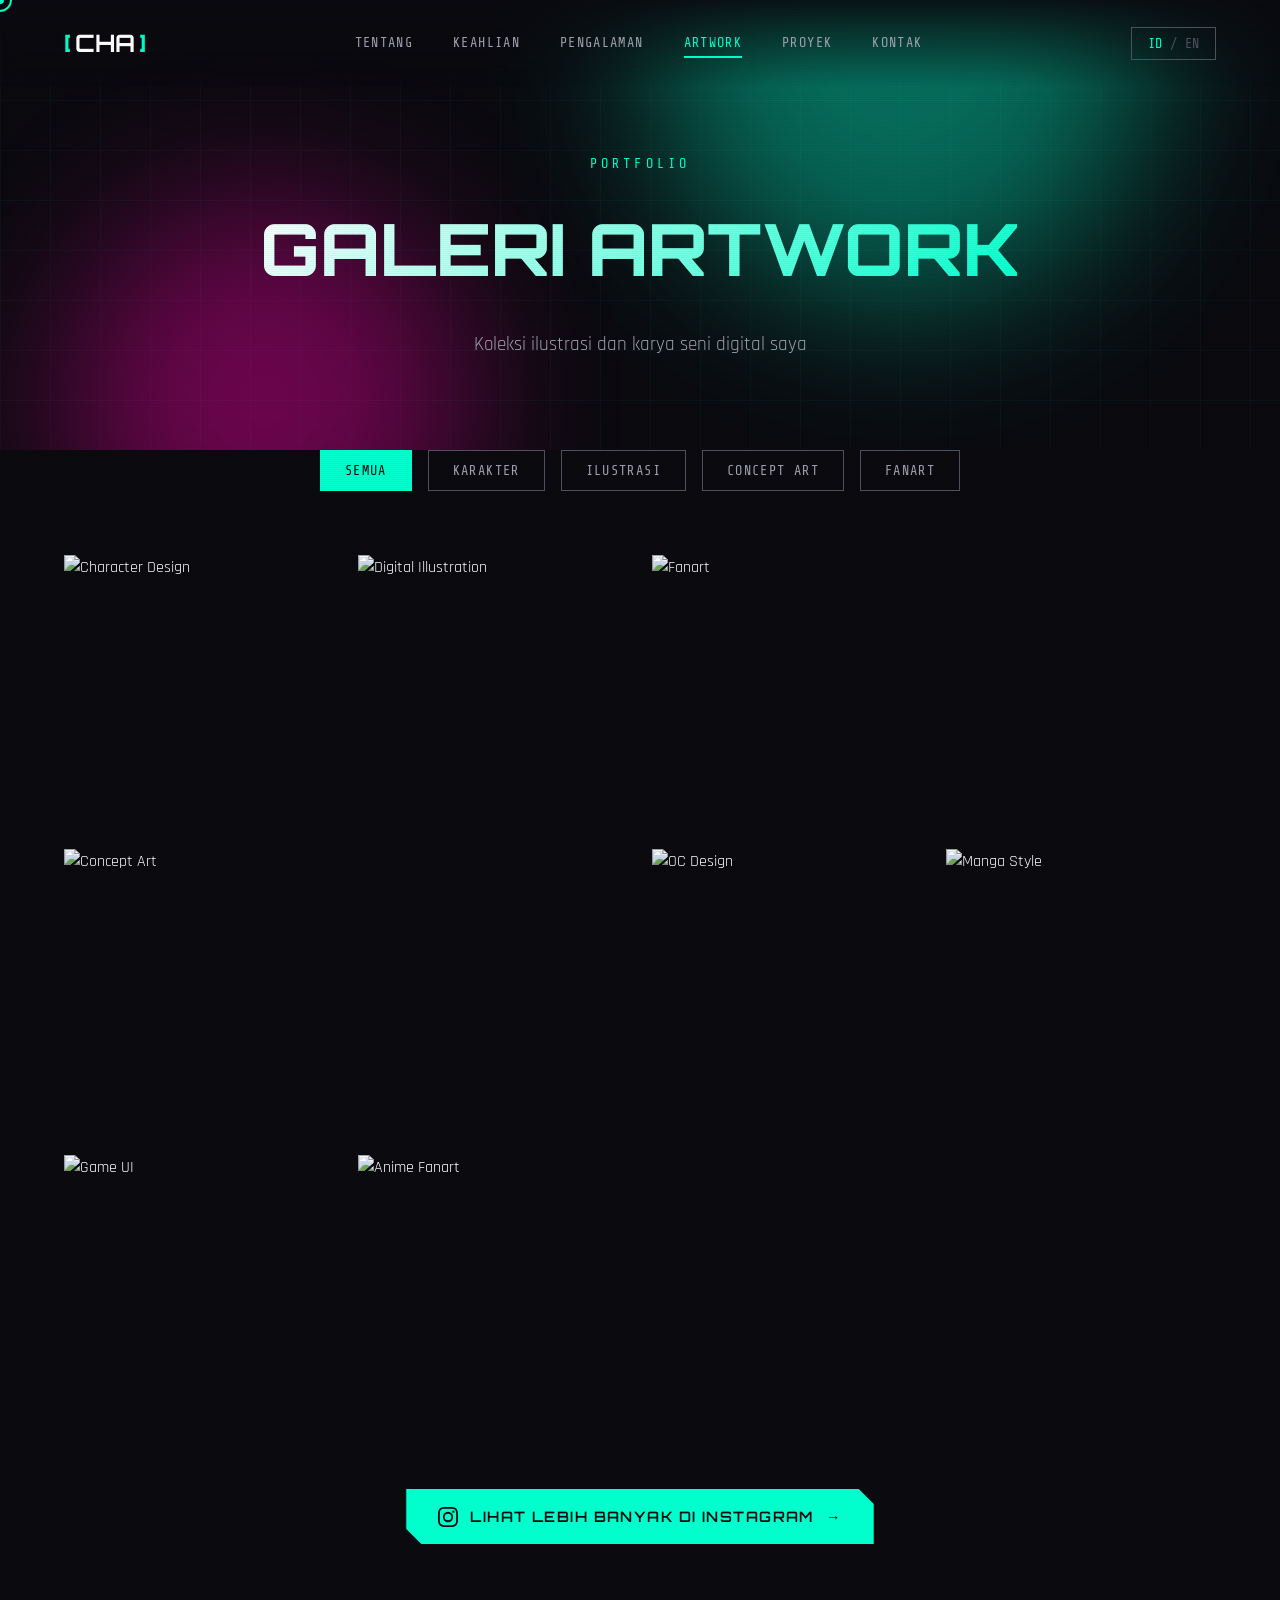
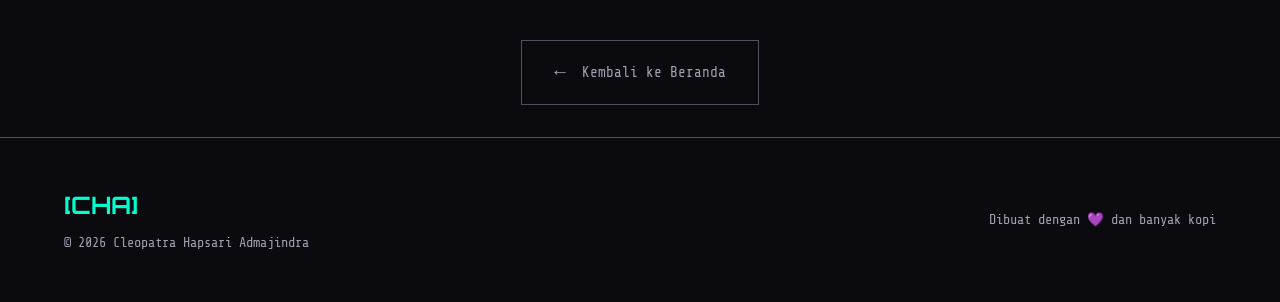
==== pages/artwork.html @ 324e8fdc "first commit" ====
<!DOCTYPE html>
<html lang="id" data-lang="id">
<head>
    <meta charset="UTF-8">
    <meta name="viewport" content="width=device-width, initial-scale=1.0">
    <title>Cleopatra Hapsari • Galeri Artwork</title>
    <link rel="preconnect" href="https://fonts.googleapis.com">
    <link rel="preconnect" href="https://fonts.gstatic.com" crossorigin>
    <link href="https://fonts.googleapis.com/css2?family=Orbitron:wght@400;500;600;700;800;900&family=Rajdhani:wght@300;400;500;600;700&family=Share+Tech+Mono&display=swap" rel="stylesheet">
    <link rel="stylesheet" href="../css/style.css">
    <link rel="stylesheet" href="../css/pages.css">
</head>
<body>
    <!-- Custom Cursor -->
    <div class="cursor"></div>
    <div class="cursor-trail"></div>

    <!-- Scan Lines Overlay -->
    <div class="scanlines"></div>

    <!-- Navigation -->
    <nav class="nav">
        <a href="../index.html" class="nav-logo">
            <span class="logo-bracket">[</span>
            <span class="logo-text">CHA</span>
            <span class="logo-bracket">]</span>
        </a>
        <ul class="nav-links">
            <li><a href="../index.html#about"><span data-i18n="nav.about">TENTANG</span></a></li>
            <li><a href="../index.html#skills"><span data-i18n="nav.skills">KEAHLIAN</span></a></li>
            <li><a href="../index.html#experience"><span data-i18n="nav.experience">PENGALAMAN</span></a></li>
            <li><a href="artwork.html" class="active"><span data-i18n="nav.artwork">ARTWORK</span></a></li>
            <li><a href="projects.html"><span data-i18n="nav.projects">PROYEK</span></a></li>
            <li><a href="../index.html#contact"><span data-i18n="nav.contact">KONTAK</span></a></li>
        </ul>
        <div class="nav-actions">
            <button class="lang-toggle" id="langToggle">
                <span class="lang-active">ID</span>
                <span class="lang-divider">/</span>
                <span class="lang-inactive">EN</span>
            </button>
            <button class="menu-toggle" id="menuToggle">
                <span></span>
                <span></span>
                <span></span>
            </button>
        </div>
    </nav>

    <!-- Mobile Menu -->
    <div class="mobile-menu" id="mobileMenu">
        <ul class="mobile-nav-links">
            <li><a href="../index.html#about"><span data-i18n="nav.about">TENTANG</span></a></li>
            <li><a href="../index.html#skills"><span data-i18n="nav.skills">KEAHLIAN</span></a></li>
            <li><a href="../index.html#experience"><span data-i18n="nav.experience">PENGALAMAN</span></a></li>
            <li><a href="artwork.html"><span data-i18n="nav.artwork">ARTWORK</span></a></li>
            <li><a href="projects.html"><span data-i18n="nav.projects">PROYEK</span></a></li>
            <li><a href="../index.html#contact"><span data-i18n="nav.contact">KONTAK</span></a></li>
        </ul>
    </div>

    <!-- Page Header -->
    <section class="page-header">
        <div class="page-header-bg">
            <div class="grid-overlay"></div>
            <div class="floating-shapes">
                <div class="shape shape-1"></div>
                <div class="shape shape-2"></div>
            </div>
        </div>
        <div class="page-header-content">
            <span class="page-label">PORTFOLIO</span>
            <h1 class="page-title" data-i18n="artwork.title">GALERI ARTWORK</h1>
            <p class="page-subtitle" data-i18n="artwork.subtitle">Koleksi ilustrasi dan karya seni digital saya</p>
        </div>
    </section>

    <!-- Gallery Section -->
    <section class="gallery-section">
        <!-- Filter Tabs -->
        <div class="filter-tabs">
            <button class="filter-tab active" data-filter="all">
                <span data-i18n="artwork.filter.all">Semua</span>
            </button>
            <button class="filter-tab" data-filter="character">
                <span data-i18n="artwork.filter.character">Karakter</span>
            </button>
            <button class="filter-tab" data-filter="illustration">
                <span data-i18n="artwork.filter.illustration">Ilustrasi</span>
            </button>
            <button class="filter-tab" data-filter="concept">
                <span data-i18n="artwork.filter.concept">Concept Art</span>
            </button>
            <button class="filter-tab" data-filter="fanart">
                <span data-i18n="artwork.filter.fanart">Fanart</span>
            </button>
        </div>

        <!-- Artwork Grid -->
        <div class="artwork-grid">
            <!-- Artwork Item 1 -->
            <div class="artwork-item" data-category="character">
                <div class="artwork-image">
                    <img src="https://images.unsplash.com/photo-1578632767115-351597cf2477?w=600&h=800&fit=crop" alt="Character Design">
                    <div class="artwork-overlay">
                        <div class="artwork-info">
                            <h3>Amu - Character Design</h3>
                            <p>Protagonist character untuk game Ophius Studio</p>
                            <span class="artwork-tag">Character Design</span>
                        </div>
                        <button class="artwork-zoom">
                            <svg viewBox="0 0 24 24" fill="none" stroke="currentColor" stroke-width="2">
                                <circle cx="11" cy="11" r="8"/>
                                <path d="M21 21l-4.35-4.35"/>
                                <path d="M11 8v6M8 11h6"/>
                            </svg>
                        </button>
                    </div>
                </div>
            </div>

            <!-- Artwork Item 2 -->
            <div class="artwork-item" data-category="illustration">
                <div class="artwork-image">
                    <img src="https://images.unsplash.com/photo-1618336753974-aae8e04506aa?w=600&h=600&fit=crop" alt="Digital Illustration">
                    <div class="artwork-overlay">
                        <div class="artwork-info">
                            <h3>Digital Dreams</h3>
                            <p>Ilustrasi digital dengan tema cyberpunk</p>
                            <span class="artwork-tag">Illustration</span>
                        </div>
                        <button class="artwork-zoom">
                            <svg viewBox="0 0 24 24" fill="none" stroke="currentColor" stroke-width="2">
                                <circle cx="11" cy="11" r="8"/>
                                <path d="M21 21l-4.35-4.35"/>
                                <path d="M11 8v6M8 11h6"/>
                            </svg>
                        </button>
                    </div>
                </div>
            </div>

            <!-- Artwork Item 3 -->
            <div class="artwork-item" data-category="fanart">
                <div class="artwork-image">
                    <img src="https://images.unsplash.com/photo-1560807707-8cc77767d783?w=600&h=800&fit=crop" alt="Fanart">
                    <div class="artwork-overlay">
                        <div class="artwork-info">
                            <h3>Hoyoverse Fanart</h3>
                            <p>Fan illustration untuk karakter game favorit</p>
                            <span class="artwork-tag">Fanart</span>
                        </div>
                        <button class="artwork-zoom">
                            <svg viewBox="0 0 24 24" fill="none" stroke="currentColor" stroke-width="2">
                                <circle cx="11" cy="11" r="8"/>
                                <path d="M21 21l-4.35-4.35"/>
                                <path d="M11 8v6M8 11h6"/>
                            </svg>
                        </button>
                    </div>
                </div>
            </div>

            <!-- Artwork Item 4 -->
            <div class="artwork-item large" data-category="concept">
                <div class="artwork-image">
                    <img src="https://images.unsplash.com/photo-1551103782-8ab07afd45c1?w=1200&h=800&fit=crop" alt="Concept Art">
                    <div class="artwork-overlay">
                        <div class="artwork-info">
                            <h3>Environment Concept</h3>
                            <p>Level design concept art untuk game project</p>
                            <span class="artwork-tag">Concept Art</span>
                        </div>
                        <button class="artwork-zoom">
                            <svg viewBox="0 0 24 24" fill="none" stroke="currentColor" stroke-width="2">
                                <circle cx="11" cy="11" r="8"/>
                                <path d="M21 21l-4.35-4.35"/>
                                <path d="M11 8v6M8 11h6"/>
                            </svg>
                        </button>
                    </div>
                </div>
            </div>

            <!-- Artwork Item 5 -->
            <div class="artwork-item" data-category="character">
                <div class="artwork-image">
                    <img src="https://images.unsplash.com/photo-1534447677768-be436bb09401?w=600&h=600&fit=crop" alt="OC Design">
                    <div class="artwork-overlay">
                        <div class="artwork-info">
                            <h3>Original Character</h3>
                            <p>Commission work - OC design</p>
                            <span class="artwork-tag">Character Design</span>
                        </div>
                        <button class="artwork-zoom">
                            <svg viewBox="0 0 24 24" fill="none" stroke="currentColor" stroke-width="2">
                                <circle cx="11" cy="11" r="8"/>
                                <path d="M21 21l-4.35-4.35"/>
                                <path d="M11 8v6M8 11h6"/>
                            </svg>
                        </button>
                    </div>
                </div>
            </div>

            <!-- Artwork Item 6 -->
            <div class="artwork-item" data-category="illustration">
                <div class="artwork-image">
                    <img src="https://images.unsplash.com/photo-1549490349-8643362247b5?w=600&h=800&fit=crop" alt="Manga Style">
                    <div class="artwork-overlay">
                        <div class="artwork-info">
                            <h3>Manga Illustration</h3>
                            <p>1st Place DINUSFEST 2021</p>
                            <span class="artwork-tag">Illustration</span>
                        </div>
                        <button class="artwork-zoom">
                            <svg viewBox="0 0 24 24" fill="none" stroke="currentColor" stroke-width="2">
                                <circle cx="11" cy="11" r="8"/>
                                <path d="M21 21l-4.35-4.35"/>
                                <path d="M11 8v6M8 11h6"/>
                            </svg>
                        </button>
                    </div>
                </div>
            </div>

            <!-- Artwork Item 7 -->
            <div class="artwork-item" data-category="concept">
                <div class="artwork-image">
                    <img src="https://images.unsplash.com/photo-1518709268805-4e9042af9f23?w=600&h=600&fit=crop" alt="Game UI">
                    <div class="artwork-overlay">
                        <div class="artwork-info">
                            <h3>Game UI Design</h3>
                            <p>User interface design untuk game project</p>
                            <span class="artwork-tag">Concept Art</span>
                        </div>
                        <button class="artwork-zoom">
                            <svg viewBox="0 0 24 24" fill="none" stroke="currentColor" stroke-width="2">
                                <circle cx="11" cy="11" r="8"/>
                                <path d="M21 21l-4.35-4.35"/>
                                <path d="M11 8v6M8 11h6"/>
                            </svg>
                        </button>
                    </div>
                </div>
            </div>

            <!-- Artwork Item 8 -->
            <div class="artwork-item" data-category="fanart">
                <div class="artwork-image">
                    <img src="https://images.unsplash.com/photo-1569701813229-33284b643e3c?w=600&h=800&fit=crop" alt="Anime Fanart">
                    <div class="artwork-overlay">
                        <div class="artwork-info">
                            <h3>Anime Fanart</h3>
                            <p>Ilustrasi karakter anime favorit</p>
                            <span class="artwork-tag">Fanart</span>
                        </div>
                        <button class="artwork-zoom">
                            <svg viewBox="0 0 24 24" fill="none" stroke="currentColor" stroke-width="2">
                                <circle cx="11" cy="11" r="8"/>
                                <path d="M21 21l-4.35-4.35"/>
                                <path d="M11 8v6M8 11h6"/>
                            </svg>
                        </button>
                    </div>
                </div>
            </div>
        </div>

        <!-- Instagram CTA -->
        <div class="gallery-cta">
            <a href="https://www.instagram.com/canvas.noe/" target="_blank" class="btn btn-primary">
                <svg viewBox="0 0 24 24" fill="currentColor" width="20" height="20">
                    <path d="M12 2.163c3.204 0 3.584.012 4.85.07 3.252.148 4.771 1.691 4.919 4.919.058 1.265.069 1.645.069 4.849 0 3.205-.012 3.584-.069 4.849-.149 3.225-1.664 4.771-4.919 4.919-1.266.058-1.644.07-4.85.07-3.204 0-3.584-.012-4.849-.07-3.26-.149-4.771-1.699-4.919-4.92-.058-1.265-.07-1.644-.07-4.849 0-3.204.013-3.583.07-4.849.149-3.227 1.664-4.771 4.919-4.919 1.266-.057 1.645-.069 4.849-.069zM12 0C8.741 0 8.333.014 7.053.072 2.695.272.273 2.69.073 7.052.014 8.333 0 8.741 0 12c0 3.259.014 3.668.072 4.948.2 4.358 2.618 6.78 6.98 6.98C8.333 23.986 8.741 24 12 24c3.259 0 3.668-.014 4.948-.072 4.354-.2 6.782-2.618 6.979-6.98.059-1.28.073-1.689.073-4.948 0-3.259-.014-3.667-.072-4.947-.196-4.354-2.617-6.78-6.979-6.98C15.668.014 15.259 0 12 0zm0 5.838a6.162 6.162 0 100 12.324 6.162 6.162 0 000-12.324zM12 16a4 4 0 110-8 4 4 0 010 8zm6.406-11.845a1.44 1.44 0 100 2.881 1.44 1.44 0 000-2.881z"/>
                </svg>
                <span class="btn-text" data-i18n="artwork.cta">Lihat lebih banyak di Instagram</span>
                <span class="btn-icon">→</span>
                <span class="btn-glitch"></span>
            </a>
        </div>
    </section>

    <!-- Back Link -->
    <div class="back-link">
        <a href="../index.html" class="link-back">
            <span class="link-arrow">←</span>
            <span data-i18n="artwork.back">Kembali ke Beranda</span>
        </a>
    </div>

    <!-- Footer -->
    <footer class="footer">
        <div class="footer-content">
            <div class="footer-left">
                <span class="footer-logo">[CHA]</span>
                <p class="footer-text">© 2026 Cleopatra Hapsari Admajindra</p>
            </div>
            <div class="footer-right">
                <span class="footer-note" data-i18n="footer.note">Dibuat dengan 💜 dan banyak kopi</span>
            </div>
        </div>
    </footer>

    <!-- Lightbox -->
    <div class="lightbox" id="lightbox">
        <button class="lightbox-close">
            <svg viewBox="0 0 24 24" fill="none" stroke="currentColor" stroke-width="2">
                <path d="M18 6L6 18M6 6l12 12"/>
            </svg>
        </button>
        <img src="" alt="" class="lightbox-image">
        <div class="lightbox-info">
            <h3 class="lightbox-title"></h3>
            <p class="lightbox-desc"></p>
        </div>
    </div>

    <script src="../js/i18n.js"></script>
    <script src="../js/main.js"></script>
    <script src="../js/gallery.js"></script>
</body>
</html>
---- css/style.css ----
/* =====================================================
   CLEOPATRA PORTFOLIO - CYBERPUNK GAMING THEME
   ===================================================== */

:root {
    /* Core Colors */
    --bg-primary: #0a0a0f;
    --bg-secondary: #12121a;
    --bg-tertiary: #1a1a25;
    
    /* Accent Colors - Cyberpunk Palette */
    --accent-primary: #00ffcc;
    --accent-secondary: #ff00aa;
    --accent-tertiary: #7b2dff;
    --accent-warning: #ffcc00;
    
    /* Text Colors */
    --text-primary: #ffffff;
    --text-secondary: #a0a0b0;
    --text-muted: #505060;
    
    /* Gradients */
    --gradient-primary: linear-gradient(135deg, var(--accent-primary), var(--accent-tertiary));
    --gradient-secondary: linear-gradient(135deg, var(--accent-secondary), var(--accent-tertiary));
    --gradient-glow: linear-gradient(180deg, rgba(0, 255, 204, 0.15), transparent);
    
    /* Effects */
    --glow-primary: 0 0 20px rgba(0, 255, 204, 0.5);
    --glow-secondary: 0 0 20px rgba(255, 0, 170, 0.5);
    
    /* Typography */
    --font-display: 'Orbitron', sans-serif;
    --font-body: 'Rajdhani', sans-serif;
    --font-mono: 'Share Tech Mono', monospace;
    
    /* Spacing */
    --section-padding: clamp(4rem, 10vw, 8rem);
}

/* Reset & Base */
*, *::before, *::after {
    margin: 0;
    padding: 0;
    box-sizing: border-box;
}

html {
    scroll-behavior: smooth;
    font-size: 16px;
}

body {
    font-family: var(--font-body);
    background: var(--bg-primary);
    color: var(--text-primary);
    overflow-x: hidden;
    cursor: none;
    line-height: 1.6;
}

a {
    color: inherit;
    text-decoration: none;
}

img {
    max-width: 100%;
    display: block;
}

/* Custom Cursor */
.cursor {
    width: 24px;
    height: 24px;
    border: 2px solid var(--accent-primary);
    border-radius: 50%;
    position: fixed;
    pointer-events: none;
    z-index: 10000;
    transition: transform 0.2s ease, border-color 0.2s ease;
    mix-blend-mode: difference;
}

.cursor-trail {
    width: 8px;
    height: 8px;
    background: var(--accent-primary);
    border-radius: 50%;
    position: fixed;
    pointer-events: none;
    z-index: 9999;
    transition: transform 0.1s ease;
}

.cursor.hover {
    transform: scale(2);
    border-color: var(--accent-secondary);
}

/* Scanlines Overlay */
.scanlines {
    position: fixed;
    top: 0;
    left: 0;
    width: 100%;
    height: 100%;
    pointer-events: none;
    z-index: 9998;
    background: repeating-linear-gradient(
        0deg,
        rgba(0, 0, 0, 0.03),
        rgba(0, 0, 0, 0.03) 1px,
        transparent 1px,
        transparent 2px
    );
    animation: scanlines 0.1s linear infinite;
}

@keyframes scanlines {
    0% { background-position: 0 0; }
    100% { background-position: 0 4px; }
}

/* Loader */
.loader {
    position: fixed;
    top: 0;
    left: 0;
    width: 100%;
    height: 100%;
    background: var(--bg-primary);
    display: flex;
    align-items: center;
    justify-content: center;
    z-index: 10001;
    transition: opacity 0.5s ease, visibility 0.5s ease;
}

.loader.hidden {
    opacity: 0;
    visibility: hidden;
}

.loader-content {
    text-align: center;
}

.loader-glitch {
    font-family: var(--font-display);
    font-size: 3rem;
    font-weight: 700;
    color: var(--accent-primary);
    position: relative;
    animation: glitch 1s infinite;
}

.loader-glitch::before,
.loader-glitch::after {
    content: attr(data-text);
    position: absolute;
    left: 0;
    top: 0;
    width: 100%;
}

.loader-glitch::before {
    animation: glitch-1 0.3s infinite;
    color: var(--accent-secondary);
    clip-path: polygon(0 0, 100% 0, 100% 45%, 0 45%);
}

.loader-glitch::after {
    animation: glitch-2 0.3s infinite;
    color: var(--accent-tertiary);
    clip-path: polygon(0 55%, 100% 55%, 100% 100%, 0 100%);
}

@keyframes glitch-1 {
    0%, 100% { transform: translateX(0); }
    20% { transform: translateX(-3px); }
    40% { transform: translateX(3px); }
    60% { transform: translateX(-3px); }
    80% { transform: translateX(3px); }
}

@keyframes glitch-2 {
    0%, 100% { transform: translateX(0); }
    20% { transform: translateX(3px); }
    40% { transform: translateX(-3px); }
    60% { transform: translateX(3px); }
    80% { transform: translateX(-3px); }
}

.loader-bar {
    width: 200px;
    height: 4px;
    background: var(--bg-tertiary);
    margin: 2rem auto 1rem;
    position: relative;
    overflow: hidden;
}

.loader-progress {
    height: 100%;
    background: var(--gradient-primary);
    width: 0%;
    transition: width 0.1s ease;
}

.loader-percent {
    font-family: var(--font-mono);
    font-size: 1rem;
    color: var(--accent-primary);
}

/* Navigation */
.nav {
    position: fixed;
    top: 0;
    left: 0;
    width: 100%;
    padding: 1.5rem 4rem;
    display: flex;
    justify-content: space-between;
    align-items: center;
    z-index: 1000;
    background: linear-gradient(180deg, rgba(10, 10, 15, 0.9), transparent);
    backdrop-filter: blur(10px);
}

.nav-logo {
    font-family: var(--font-display);
    font-size: 1.5rem;
    font-weight: 700;
    display: flex;
    align-items: center;
    gap: 0.25rem;
}

.logo-bracket {
    color: var(--accent-primary);
}

.logo-text {
    color: var(--text-primary);
}

.nav-links {
    display: flex;
    gap: 2.5rem;
    list-style: none;
}

.nav-links a {
    font-family: var(--font-mono);
    font-size: 0.85rem;
    color: var(--text-secondary);
    text-transform: uppercase;
    letter-spacing: 0.1em;
    position: relative;
    padding: 0.5rem 0;
    transition: color 0.3s ease;
}

.nav-links a::after {
    content: '';
    position: absolute;
    bottom: 0;
    left: 0;
    width: 0;
    height: 2px;
    background: var(--accent-primary);
    transition: width 0.3s ease;
}

.nav-links a:hover {
    color: var(--accent-primary);
}

.nav-links a:hover::after {
    width: 100%;
}

.nav-actions {
    display: flex;
    align-items: center;
    gap: 1.5rem;
}

.lang-toggle {
    font-family: var(--font-mono);
    font-size: 0.85rem;
    background: transparent;
    border: 1px solid var(--text-muted);
    padding: 0.5rem 1rem;
    color: var(--text-primary);
    cursor: none;
    transition: all 0.3s ease;
    display: flex;
    align-items: center;
    gap: 0.5rem;
}

.lang-toggle:hover {
    border-color: var(--accent-primary);
    box-shadow: var(--glow-primary);
}

.lang-active {
    color: var(--accent-primary);
}

.lang-inactive {
    color: var(--text-muted);
}

.lang-divider {
    color: var(--text-muted);
}

.menu-toggle {
    display: none;
    flex-direction: column;
    gap: 5px;
    background: none;
    border: none;
    cursor: none;
    padding: 0.5rem;
}

.menu-toggle span {
    width: 25px;
    height: 2px;
    background: var(--text-primary);
    transition: all 0.3s ease;
}

.menu-toggle.active span:nth-child(1) {
    transform: rotate(45deg) translate(5px, 5px);
}

.menu-toggle.active span:nth-child(2) {
    opacity: 0;
}

.menu-toggle.active span:nth-child(3) {
    transform: rotate(-45deg) translate(5px, -5px);
}

/* Mobile Menu */
.mobile-menu {
    position: fixed;
    top: 0;
    left: 0;
    width: 100%;
    height: 100vh;
    background: var(--bg-primary);
    z-index: 999;
    display: flex;
    align-items: center;
    justify-content: center;
    opacity: 0;
    visibility: hidden;
    transition: all 0.4s ease;
}

.mobile-menu.active {
    opacity: 1;
    visibility: visible;
}

.mobile-nav-links {
    list-style: none;
    text-align: center;
}

.mobile-nav-links li {
    margin: 1.5rem 0;
}

.mobile-nav-links a {
    font-family: var(--font-display);
    font-size: 2rem;
    color: var(--text-primary);
    transition: color 0.3s ease;
}

.mobile-nav-links a:hover {
    color: var(--accent-primary);
}

/* Hero Section */
.hero {
    min-height: 100vh;
    display: grid;
    grid-template-columns: 1fr 1fr;
    align-items: center;
    padding: 0 4rem;
    position: relative;
    overflow: hidden;
}

.hero-bg {
    position: absolute;
    top: 0;
    left: 0;
    width: 100%;
    height: 100%;
    z-index: -1;
}

.grid-overlay {
    position: absolute;
    top: 0;
    left: 0;
    width: 100%;
    height: 100%;
    background-image: 
        linear-gradient(rgba(0, 255, 204, 0.03) 1px, transparent 1px),
        linear-gradient(90deg, rgba(0, 255, 204, 0.03) 1px, transparent 1px);
    background-size: 50px 50px;
    perspective: 500px;
    animation: gridMove 20s linear infinite;
}

@keyframes gridMove {
    0% { background-position: 0 0; }
    100% { background-position: 50px 50px; }
}

.floating-shapes {
    position: absolute;
    width: 100%;
    height: 100%;
}

.shape {
    position: absolute;
    border-radius: 50%;
    filter: blur(80px);
    opacity: 0.4;
    animation: float 15s ease-in-out infinite;
}

.shape-1 {
    width: 500px;
    height: 500px;
    background: var(--accent-primary);
    top: -200px;
    right: 10%;
}

.shape-2 {
    width: 400px;
    height: 400px;
    background: var(--accent-secondary);
    bottom: -150px;
    left: 5%;
    animation-delay: -5s;
}

.shape-3 {
    width: 300px;
    height: 300px;
    background: var(--accent-tertiary);
    top: 40%;
    left: 30%;
    animation-delay: -10s;
}

.shape-4 {
    width: 200px;
    height: 200px;
    background: var(--accent-warning);
    bottom: 20%;
    right: 20%;
    animation-delay: -7s;
}

@keyframes float {
    0%, 100% { transform: translate(0, 0) scale(1); }
    25% { transform: translate(30px, -30px) scale(1.05); }
    50% { transform: translate(-20px, 20px) scale(0.95); }
    75% { transform: translate(20px, 30px) scale(1.02); }
}

/* Hero Content */
.hero-content {
    padding-right: 4rem;
}

.hero-status {
    display: inline-flex;
    align-items: center;
    gap: 0.75rem;
    padding: 0.5rem 1rem;
    background: rgba(0, 255, 204, 0.1);
    border: 1px solid var(--accent-primary);
    margin-bottom: 2rem;
    animation: fadeInUp 1s ease 0.2s both;
}

.status-dot {
    width: 8px;
    height: 8px;
    background: var(--accent-primary);
    border-radius: 50%;
    animation: pulse 2s ease infinite;
}

@keyframes pulse {
    0%, 100% { opacity: 1; transform: scale(1); }
    50% { opacity: 0.5; transform: scale(1.2); }
}

.status-text {
    font-family: var(--font-mono);
    font-size: 0.75rem;
    color: var(--accent-primary);
    letter-spacing: 0.1em;
}

.hero-intro {
    margin-bottom: 1rem;
    animation: fadeInUp 1s ease 0.3s both;
}

.intro-label {
    font-family: var(--font-mono);
    font-size: 1rem;
    color: var(--text-secondary);
}

.hero-title {
    margin-bottom: 1.5rem;
}

.title-line {
    display: block;
    overflow: hidden;
}

.title-word {
    font-family: var(--font-display);
    font-size: clamp(3rem, 8vw, 6rem);
    font-weight: 800;
    line-height: 1.1;
    display: inline-block;
    animation: revealText 1s ease both;
}

.title-line:nth-child(1) .title-word { animation-delay: 0.4s; }
.title-line:nth-child(2) .title-word { animation-delay: 0.6s; }

@keyframes revealText {
    from { 
        opacity: 0;
        transform: translateY(100%);
    }
    to {
        opacity: 1;
        transform: translateY(0);
    }
}

.title-word.outline {
    color: transparent;
    -webkit-text-stroke: 2px var(--accent-primary);
}

.glitch-text {
    position: relative;
}

.glitch-text::before,
.glitch-text::after {
    content: attr(data-text);
    position: absolute;
    left: 0;
    top: 0;
    opacity: 0.8;
}

.glitch-text::before {
    animation: glitch-1 3s infinite;
    color: var(--accent-secondary);
    clip-path: polygon(0 0, 100% 0, 100% 33%, 0 33%);
}

.glitch-text::after {
    animation: glitch-2 3s infinite;
    color: var(--accent-tertiary);
    clip-path: polygon(0 67%, 100% 67%, 100% 100%, 0 100%);
}

.hero-roles {
    margin-bottom: 1.5rem;
    animation: fadeInUp 1s ease 0.7s both;
}

.role-carousel {
    height: 2rem;
    overflow: hidden;
    position: relative;
}

.role {
    font-family: var(--font-display);
    font-size: 1.25rem;
    color: var(--accent-primary);
    display: block;
    position: absolute;
    opacity: 0;
    transform: translateY(100%);
    transition: all 0.5s ease;
}

.role.active {
    opacity: 1;
    transform: translateY(0);
}

.hero-desc {
    font-size: 1.1rem;
    color: var(--text-secondary);
    max-width: 500px;
    margin-bottom: 2rem;
    animation: fadeInUp 1s ease 0.8s both;
}

.hero-cta {
    display: flex;
    gap: 1.5rem;
    margin-bottom: 3rem;
    animation: fadeInUp 1s ease 0.9s both;
}

/* Buttons */
.btn {
    display: inline-flex;
    align-items: center;
    gap: 1rem;
    padding: 1rem 2rem;
    font-family: var(--font-display);
    font-size: 0.9rem;
    font-weight: 600;
    text-transform: uppercase;
    letter-spacing: 0.1em;
    position: relative;
    overflow: hidden;
    transition: all 0.3s ease;
}

.btn-primary {
    background: var(--accent-primary);
    color: var(--bg-primary);
    clip-path: polygon(0 0, calc(100% - 15px) 0, 100% 15px, 100% 100%, 15px 100%, 0 calc(100% - 15px));
}

.btn-primary:hover {
    transform: translateY(-3px);
    box-shadow: var(--glow-primary);
}

.btn-primary .btn-glitch {
    position: absolute;
    top: 0;
    left: -100%;
    width: 100%;
    height: 100%;
    background: linear-gradient(90deg, transparent, rgba(255,255,255,0.3), transparent);
    transition: left 0.5s ease;
}

.btn-primary:hover .btn-glitch {
    left: 100%;
}

.btn-secondary {
    background: transparent;
    color: var(--text-primary);
    border: 1px solid var(--text-muted);
    position: relative;
}

.btn-secondary:hover {
    border-color: var(--accent-primary);
    color: var(--accent-primary);
}

.btn-corner {
    position: absolute;
    width: 10px;
    height: 10px;
    border-color: var(--accent-primary);
    border-style: solid;
    transition: all 0.3s ease;
    opacity: 0;
}

.btn-secondary:hover .btn-corner {
    opacity: 1;
}

.btn-corner-tl { top: -1px; left: -1px; border-width: 2px 0 0 2px; }
.btn-corner-tr { top: -1px; right: -1px; border-width: 2px 2px 0 0; }
.btn-corner-bl { bottom: -1px; left: -1px; border-width: 0 0 2px 2px; }
.btn-corner-br { bottom: -1px; right: -1px; border-width: 0 2px 2px 0; }

.hero-stats {
    display: flex;
    align-items: center;
    gap: 2rem;
    animation: fadeInUp 1s ease 1s both;
}

.stat-item {
    text-align: center;
}

.stat-number {
    font-family: var(--font-display);
    font-size: 2.5rem;
    font-weight: 700;
    color: var(--accent-primary);
    line-height: 1;
}

.stat-plus {
    font-family: var(--font-display);
    font-size: 2rem;
    color: var(--accent-primary);
}

.stat-label {
    font-family: var(--font-mono);
    font-size: 0.75rem;
    color: var(--text-secondary);
    text-transform: uppercase;
    letter-spacing: 0.05em;
}

.stat-divider {
    width: 1px;
    height: 40px;
    background: var(--text-muted);
}

/* Hero Image */
.hero-image {
    display: flex;
    justify-content: center;
    align-items: center;
    position: relative;
    animation: fadeInRight 1s ease 0.5s both;
}

.image-frame {
    position: relative;
    width: 400px;
    height: 500px;
}

.frame-corner {
    position: absolute;
    width: 30px;
    height: 30px;
    border-color: var(--accent-primary);
    border-style: solid;
    z-index: 2;
}

.frame-tl { top: 0; left: 0; border-width: 3px 0 0 3px; }
.frame-tr { top: 0; right: 0; border-width: 3px 3px 0 0; }
.frame-bl { bottom: 0; left: 0; border-width: 0 0 3px 3px; }
.frame-br { bottom: 0; right: 0; border-width: 0 3px 3px 0; }

.image-wrapper {
    width: 100%;
    height: 100%;
    overflow: hidden;
    position: relative;
}

.profile-img {
    width: 100%;
    height: 100%;
    object-fit: cover;
    filter: grayscale(20%) contrast(1.1);
    transition: all 0.5s ease;
}

.image-frame:hover .profile-img {
    filter: grayscale(0%) contrast(1);
    transform: scale(1.05);
}

.image-overlay {
    position: absolute;
    top: 0;
    left: 0;
    width: 100%;
    height: 100%;
    background: linear-gradient(135deg, rgba(0, 255, 204, 0.2), rgba(255, 0, 170, 0.2));
    mix-blend-mode: overlay;
    pointer-events: none;
}

.image-glitch {
    position: absolute;
    top: 0;
    left: 0;
    width: 100%;
    height: 100%;
    background: linear-gradient(90deg, transparent 0%, var(--accent-primary) 50%, transparent 100%);
    opacity: 0;
    animation: imageGlitch 5s ease infinite;
}

@keyframes imageGlitch {
    0%, 90%, 100% { opacity: 0; transform: translateX(-100%); }
    92% { opacity: 0.3; transform: translateX(100%); }
}

.image-data {
    position: absolute;
    bottom: 20px;
    left: 20px;
    z-index: 3;
}

.data-line {
    display: block;
    font-family: var(--font-mono);
    font-size: 0.7rem;
    color: var(--accent-primary);
    background: rgba(0, 0, 0, 0.7);
    padding: 0.25rem 0.5rem;
    margin-bottom: 0.25rem;
}

.image-decoration {
    position: absolute;
    width: 500px;
    height: 500px;
    top: 50%;
    left: 50%;
    transform: translate(-50%, -50%);
    z-index: -1;
}

.deco-circle {
    width: 100%;
    height: 100%;
    color: var(--accent-primary);
    animation: rotate 30s linear infinite;
}

@keyframes rotate {
    from { transform: rotate(0deg); }
    to { transform: rotate(360deg); }
}

/* Scroll Indicator */
.scroll-indicator {
    position: absolute;
    bottom: 3rem;
    left: 50%;
    transform: translateX(-50%);
    display: flex;
    flex-direction: column;
    align-items: center;
    gap: 0.5rem;
}

.scroll-line {
    width: 1px;
    height: 60px;
    background: linear-gradient(180deg, var(--accent-primary), transparent);
    animation: scrollPulse 2s ease infinite;
}

@keyframes scrollPulse {
    0%, 100% { transform: scaleY(1); opacity: 1; }
    50% { transform: scaleY(0.5); opacity: 0.5; }
}

.scroll-text {
    font-family: var(--font-mono);
    font-size: 0.7rem;
    color: var(--text-muted);
    letter-spacing: 0.2em;
    writing-mode: vertical-rl;
}

/* Hero Socials */
.hero-socials {
    position: absolute;
    right: 4rem;
    top: 50%;
    transform: translateY(-50%);
    display: flex;
    flex-direction: column;
    gap: 1.5rem;
}

.social-link {
    width: 40px;
    height: 40px;
    display: flex;
    align-items: center;
    justify-content: center;
    border: 1px solid var(--text-muted);
    color: var(--text-secondary);
    transition: all 0.3s ease;
}

.social-link:hover {
    border-color: var(--accent-primary);
    color: var(--accent-primary);
    box-shadow: var(--glow-primary);
}

.social-link svg {
    width: 18px;
    height: 18px;
}

/* Section Header */
.section-header {
    display: flex;
    align-items: center;
    gap: 1.5rem;
    margin-bottom: 4rem;
}

.section-header.center {
    justify-content: center;
    flex-direction: column;
    text-align: center;
}

.section-number {
    font-family: var(--font-display);
    font-size: 1rem;
    color: var(--accent-primary);
}

.section-title {
    font-family: var(--font-display);
    font-size: clamp(2rem, 5vw, 3rem);
    font-weight: 700;
    letter-spacing: 0.05em;
}

.section-line {
    flex: 1;
    height: 1px;
    background: linear-gradient(90deg, var(--text-muted), transparent);
}

.section-header.center .section-line {
    width: 100px;
    background: linear-gradient(90deg, transparent, var(--text-muted), transparent);
}

/* About Section */
.about {
    padding: var(--section-padding) 4rem;
    position: relative;
}

.about-content {
    display: grid;
    grid-template-columns: 1.5fr 1fr;
    gap: 4rem;
}

/* Terminal Window */
.terminal-window {
    background: var(--bg-secondary);
    border: 1px solid var(--text-muted);
    overflow: hidden;
}

.terminal-header {
    display: flex;
    align-items: center;
    gap: 0.5rem;
    padding: 1rem 1.5rem;
    background: var(--bg-tertiary);
    border-bottom: 1px solid var(--text-muted);
}

.terminal-dot {
    width: 12px;
    height: 12px;
    border-radius: 50%;
    background: var(--text-muted);
}

.terminal-dot:nth-child(1) { background: #ff5f56; }
.terminal-dot:nth-child(2) { background: #ffbd2e; }
.terminal-dot:nth-child(3) { background: #27c93f; }

.terminal-title {
    font-family: var(--font-mono);
    font-size: 0.8rem;
    color: var(--text-secondary);
    margin-left: auto;
}

.terminal-body {
    padding: 1.5rem;
}

.terminal-line {
    font-family: var(--font-mono);
    font-size: 0.9rem;
    margin-bottom: 0.5rem;
}

.terminal-prompt {
    color: var(--accent-primary);
    margin-right: 0.5rem;
}

.terminal-command {
    color: var(--accent-secondary);
}

.terminal-output {
    font-family: var(--font-body);
    font-size: 1rem;
    color: var(--text-secondary);
    margin-bottom: 1.5rem;
    padding-left: 1rem;
    border-left: 2px solid var(--text-muted);
    line-height: 1.8;
}

.terminal-cursor {
    color: var(--accent-primary);
    animation: blink 1s step-end infinite;
}

@keyframes blink {
    50% { opacity: 0; }
}

/* About Info Cards */
.about-info {
    display: grid;
    grid-template-columns: 1fr 1fr;
    gap: 1.5rem;
}

.info-card {
    background: var(--bg-secondary);
    border: 1px solid var(--text-muted);
    padding: 1.5rem;
    display: flex;
    gap: 1rem;
    transition: all 0.3s ease;
}

.info-card:hover {
    border-color: var(--accent-primary);
    transform: translateY(-5px);
}

.info-icon {
    font-size: 2rem;
}

.info-content h4 {
    font-family: var(--font-mono);
    font-size: 0.75rem;
    color: var(--accent-primary);
    margin-bottom: 0.5rem;
    letter-spacing: 0.1em;
}

.info-content p {
    font-size: 1rem;
    color: var(--text-primary);
    margin-bottom: 0.25rem;
}

.info-detail {
    font-family: var(--font-mono);
    font-size: 0.8rem;
    color: var(--text-secondary);
}

/* Skills Section */
.skills {
    padding: var(--section-padding) 4rem;
    background: var(--bg-secondary);
}

.skills-grid {
    display: grid;
    grid-template-columns: repeat(3, 1fr);
    gap: 2rem;
}

.skill-category {
    background: var(--bg-primary);
    border: 1px solid var(--text-muted);
    padding: 2rem;
    transition: all 0.3s ease;
}

.skill-category:hover {
    border-color: var(--accent-primary);
    transform: translateY(-5px);
}

.category-header {
    display: flex;
    align-items: center;
    gap: 1rem;
    margin-bottom: 1.5rem;
}

.category-icon {
    font-size: 2rem;
}

.category-header h3 {
    font-family: var(--font-display);
    font-size: 1.2rem;
    font-weight: 600;
}

.skill-tags {
    display: flex;
    flex-wrap: wrap;
    gap: 0.5rem;
    margin-bottom: 1.5rem;
}

.skill-tag {
    font-family: var(--font-mono);
    font-size: 0.75rem;
    padding: 0.4rem 0.8rem;
    background: var(--bg-secondary);
    border: 1px solid var(--text-muted);
    color: var(--text-secondary);
    transition: all 0.3s ease;
}

.skill-category:hover .skill-tag {
    border-color: var(--accent-primary);
    color: var(--accent-primary);
}

.skill-bar {
    height: 4px;
    background: var(--bg-tertiary);
    position: relative;
    overflow: hidden;
}

.skill-progress {
    height: 100%;
    background: var(--gradient-primary);
    width: 0;
    transition: width 1.5s cubic-bezier(0.16, 1, 0.3, 1);
}

.skill-category:hover .skill-progress {
    width: var(--progress);
}

/* Experience Section */
.experience {
    padding: var(--section-padding) 4rem;
}

.timeline {
    position: relative;
    max-width: 800px;
    margin: 0 auto;
}

.timeline::before {
    content: '';
    position: absolute;
    left: 0;
    top: 0;
    width: 2px;
    height: 100%;
    background: linear-gradient(180deg, var(--accent-primary), var(--accent-tertiary));
}

.timeline-item {
    display: flex;
    gap: 2rem;
    margin-bottom: 3rem;
    position: relative;
}

.timeline-marker {
    position: relative;
    display: flex;
    flex-direction: column;
    align-items: center;
}

.marker-dot {
    width: 16px;
    height: 16px;
    background: var(--bg-primary);
    border: 3px solid var(--accent-primary);
    border-radius: 50%;
    position: relative;
    z-index: 1;
}

.timeline-item:hover .marker-dot {
    background: var(--accent-primary);
    box-shadow: var(--glow-primary);
}

.timeline-content {
    flex: 1;
    background: var(--bg-secondary);
    border: 1px solid var(--text-muted);
    padding: 2rem;
    transition: all 0.3s ease;
}

.timeline-item:hover .timeline-content {
    border-color: var(--accent-primary);
}

.timeline-header {
    display: flex;
    align-items: center;
    gap: 1rem;
    margin-bottom: 1rem;
}

.timeline-date {
    font-family: var(--font-mono);
    font-size: 0.8rem;
    color: var(--text-secondary);
}

.timeline-badge {
    font-family: var(--font-mono);
    font-size: 0.7rem;
    padding: 0.25rem 0.75rem;
    background: var(--bg-tertiary);
    color: var(--accent-primary);
    border: 1px solid var(--accent-primary);
}

.timeline-badge.highlight {
    background: var(--accent-primary);
    color: var(--bg-primary);
}

.timeline-title {
    font-family: var(--font-display);
    font-size: 1.3rem;
    margin-bottom: 0.5rem;
}

.timeline-company {
    font-family: var(--font-body);
    font-size: 1rem;
    color: var(--accent-secondary);
    margin-bottom: 1rem;
}

.timeline-desc {
    font-size: 0.95rem;
    color: var(--text-secondary);
    line-height: 1.7;
}

.experience-cta {
    text-align: center;
    margin-top: 4rem;
}

/* Featured Section */
.featured {
    padding: var(--section-padding) 4rem;
    background: var(--bg-secondary);
}

.featured-grid {
    display: grid;
    grid-template-columns: 1fr 1fr;
    gap: 2rem;
}

.featured-card {
    position: relative;
    overflow: hidden;
    display: block;
    aspect-ratio: 16/10;
}

.featured-card.large {
    grid-row: span 2;
    aspect-ratio: auto;
}

.card-image {
    position: absolute;
    top: 0;
    left: 0;
    width: 100%;
    height: 100%;
}

.card-overlay {
    position: absolute;
    top: 0;
    left: 0;
    width: 100%;
    height: 100%;
    background: var(--bg-primary);
    opacity: 0.7;
    transition: opacity 0.3s ease;
}

.card-gradient {
    position: absolute;
    top: 0;
    left: 0;
    width: 100%;
    height: 100%;
    background: linear-gradient(135deg, var(--accent-primary) 0%, var(--accent-tertiary) 100%);
    opacity: 0.3;
    transition: opacity 0.3s ease;
}

.card-gradient.grad-2 {
    background: linear-gradient(135deg, var(--accent-secondary) 0%, var(--accent-tertiary) 100%);
}

.card-gradient.grad-3 {
    background: linear-gradient(135deg, var(--accent-warning) 0%, var(--accent-secondary) 100%);
}

.featured-card:hover .card-overlay {
    opacity: 0.5;
}

.featured-card:hover .card-gradient {
    opacity: 0.5;
}

.card-content {
    position: relative;
    z-index: 1;
    height: 100%;
    padding: 2rem;
    display: flex;
    flex-direction: column;
    justify-content: flex-end;
}

.card-category {
    font-family: var(--font-mono);
    font-size: 0.75rem;
    color: var(--accent-primary);
    letter-spacing: 0.1em;
    margin-bottom: 0.5rem;
}

.card-title {
    font-family: var(--font-display);
    font-size: 1.8rem;
    margin-bottom: 0.5rem;
    transition: color 0.3s ease;
}

.featured-card:hover .card-title {
    color: var(--accent-primary);
}

.card-desc {
    font-size: 0.95rem;
    color: var(--text-secondary);
    margin-bottom: 1rem;
}

.card-tags {
    display: flex;
    gap: 0.5rem;
    margin-bottom: 1.5rem;
}

.card-tags span {
    font-family: var(--font-mono);
    font-size: 0.7rem;
    padding: 0.3rem 0.6rem;
    background: rgba(255, 255, 255, 0.1);
    color: var(--text-secondary);
}

.card-link {
    display: inline-flex;
    align-items: center;
    gap: 0.5rem;
    font-family: var(--font-mono);
    font-size: 0.85rem;
    color: var(--text-primary);
    transition: color 0.3s ease;
}

.card-link:hover {
    color: var(--accent-primary);
}

.card-link svg {
    width: 16px;
    height: 16px;
    transition: transform 0.3s ease;
}

.featured-card:hover .card-link svg {
    transform: translate(3px, -3px);
}

.featured-links {
    display: flex;
    justify-content: center;
    gap: 3rem;
    margin-top: 4rem;
}

.link-item {
    display: flex;
    align-items: center;
    gap: 1rem;
    font-family: var(--font-display);
    font-size: 1.1rem;
    color: var(--text-secondary);
    padding: 1rem 2rem;
    border: 1px solid var(--text-muted);
    transition: all 0.3s ease;
}

.link-item:hover {
    border-color: var(--accent-primary);
    color: var(--accent-primary);
}

.link-icon {
    font-size: 1.5rem;
}

.link-arrow {
    transition: transform 0.3s ease;
}

.link-item:hover .link-arrow {
    transform: translateX(5px);
}

/* Contact Section */
.contact {
    padding: var(--section-padding) 4rem;
    position: relative;
    text-align: center;
}

.contact-bg {
    position: absolute;
    top: 0;
    left: 0;
    width: 100%;
    height: 100%;
    z-index: -1;
}

.contact-content {
    max-width: 800px;
    margin: 0 auto;
}

.contact-intro {
    font-size: 1.2rem;
    color: var(--text-secondary);
    margin-bottom: 4rem;
}

.contact-methods {
    display: grid;
    grid-template-columns: repeat(3, 1fr);
    gap: 1.5rem;
    margin-bottom: 3rem;
}

.contact-card {
    display: flex;
    align-items: center;
    gap: 1rem;
    padding: 1.5rem;
    background: var(--bg-secondary);
    border: 1px solid var(--text-muted);
    transition: all 0.3s ease;
    text-align: left;
}

.contact-card:hover {
    border-color: var(--accent-primary);
    transform: translateY(-5px);
}

.contact-icon {
    width: 50px;
    height: 50px;
    display: flex;
    align-items: center;
    justify-content: center;
    background: var(--bg-tertiary);
    color: var(--accent-primary);
}

.contact-icon svg {
    width: 24px;
    height: 24px;
}

.contact-info {
    flex: 1;
}

.contact-label {
    font-family: var(--font-mono);
    font-size: 0.7rem;
    color: var(--text-muted);
    display: block;
    margin-bottom: 0.25rem;
}

.contact-value {
    font-size: 0.95rem;
    color: var(--text-primary);
}

.contact-arrow {
    font-size: 1.2rem;
    color: var(--text-muted);
    transition: all 0.3s ease;
}

.contact-card:hover .contact-arrow {
    color: var(--accent-primary);
    transform: translateX(5px);
}

.contact-social {
    display: flex;
    justify-content: center;
    gap: 1rem;
}

.social-btn {
    display: flex;
    align-items: center;
    gap: 0.75rem;
    padding: 1rem 2rem;
    background: transparent;
    border: 1px solid var(--text-muted);
    color: var(--text-primary);
    font-family: var(--font-body);
    font-size: 1rem;
    transition: all 0.3s ease;
}

.social-btn:hover {
    border-color: var(--accent-primary);
    color: var(--accent-primary);
    box-shadow: var(--glow-primary);
}

.social-btn svg {
    width: 20px;
    height: 20px;
}

/* Footer */
.footer {
    padding: 3rem 4rem;
    border-top: 1px solid var(--text-muted);
    position: relative;
}

.footer-content {
    display: flex;
    justify-content: space-between;
    align-items: center;
}

.footer-logo {
    font-family: var(--font-display);
    font-size: 1.5rem;
    font-weight: 700;
    color: var(--accent-primary);
}

.footer-text {
    font-family: var(--font-mono);
    font-size: 0.85rem;
    color: var(--text-secondary);
    margin-top: 0.5rem;
}

.footer-note {
    font-family: var(--font-mono);
    font-size: 0.85rem;
    color: var(--text-secondary);
}

.back-to-top {
    position: absolute;
    right: 4rem;
    top: 50%;
    transform: translateY(-50%);
    width: 50px;
    height: 50px;
    display: flex;
    align-items: center;
    justify-content: center;
    border: 1px solid var(--text-muted);
    color: var(--text-primary);
    transition: all 0.3s ease;
}

.back-to-top:hover {
    border-color: var(--accent-primary);
    color: var(--accent-primary);
    transform: translateY(-50%) translateY(-3px);
}

.back-to-top svg {
    width: 20px;
    height: 20px;
}

/* Animations */
@keyframes fadeInUp {
    from {
        opacity: 0;
        transform: translateY(30px);
    }
    to {
        opacity: 1;
        transform: translateY(0);
    }
}

@keyframes fadeInRight {
    from {
        opacity: 0;
        transform: translateX(30px);
    }
    to {
        opacity: 1;
        transform: translateX(0);
    }
}

/* Responsive */
@media (max-width: 1200px) {
    .hero {
        padding: 0 2rem;
    }

    .image-frame {
        width: 350px;
        height: 450px;
    }

    .skills-grid {
        grid-template-columns: repeat(2, 1fr);
    }
}

@media (max-width: 1024px) {
    .nav {
        padding: 1rem 2rem;
    }

    .nav-links {
        display: none;
    }

    .menu-toggle {
        display: flex;
    }

    .hero {
        grid-template-columns: 1fr;
        text-align: center;
        padding-top: 8rem;
    }

    .hero-content {
        padding-right: 0;
    }

    .hero-desc {
        margin: 0 auto 2rem;
    }

    .hero-cta {
        justify-content: center;
    }

    .hero-stats {
        justify-content: center;
    }

    .hero-image {
        display: none;
    }

    .hero-socials {
        position: fixed;
        bottom: 2rem;
        right: 2rem;
        top: auto;
        transform: none;
        flex-direction: row;
    }

    .scroll-indicator {
        left: 2rem;
        transform: none;
    }

    .about-content {
        grid-template-columns: 1fr;
    }

    .about-info {
        grid-template-columns: repeat(2, 1fr);
    }

    .featured-grid {
        grid-template-columns: 1fr;
    }

    .featured-card.large {
        grid-row: auto;
        aspect-ratio: 16/10;
    }

    .contact-methods {
        grid-template-columns: 1fr;
    }
}

@media (max-width: 768px) {
    :root {
        --section-padding: 4rem;
    }

    .about, .skills, .experience, .featured, .contact {
        padding: 4rem 1.5rem;
    }

    .skills-grid {
        grid-template-columns: 1fr;
    }

    .about-info {
        grid-template-columns: 1fr;
    }

    .featured-links {
        flex-direction: column;
        gap: 1rem;
    }

    .footer {
        padding: 2rem 1.5rem;
    }

    .footer-content {
        flex-direction: column;
        gap: 1rem;
        text-align: center;
    }

    .back-to-top {
        position: static;
        transform: none;
        margin-top: 2rem;
    }

    .cursor, .cursor-trail {
        display: none;
    }

    body {
        cursor: auto;
    }
}

@media (max-width: 480px) {
    .hero-stats {
        flex-direction: column;
        gap: 1.5rem;
    }

    .stat-divider {
        width: 40px;
        height: 1px;
    }

    .hero-cta {
        flex-direction: column;
        gap: 1rem;
    }

    .btn {
        width: 100%;
        justify-content: center;
    }

    .contact-social {
        flex-direction: column;
    }

    .social-btn {
        justify-content: center;
    }
}
---- css/pages.css ----
/* =====================================================
   CLEOPATRA PORTFOLIO - PAGES CSS
   Artwork & Projects Pages Styling
   ===================================================== */

/* Page Header */
.page-header {
    min-height: 50vh;
    display: flex;
    align-items: center;
    justify-content: center;
    position: relative;
    padding: 8rem 4rem 4rem;
    overflow: hidden;
}

.page-header-bg {
    position: absolute;
    top: 0;
    left: 0;
    width: 100%;
    height: 100%;
    z-index: -1;
}

.page-header-content {
    text-align: center;
    max-width: 800px;
}

.page-label {
    font-family: var(--font-mono);
    font-size: 0.85rem;
    color: var(--accent-primary);
    letter-spacing: 0.3em;
    display: block;
    margin-bottom: 1rem;
}

.page-title {
    font-family: var(--font-display);
    font-size: clamp(2.5rem, 6vw, 4.5rem);
    font-weight: 800;
    margin-bottom: 1.5rem;
    background: linear-gradient(135deg, var(--text-primary), var(--accent-primary));
    -webkit-background-clip: text;
    -webkit-text-fill-color: transparent;
    background-clip: text;
}

.page-subtitle {
    font-size: 1.2rem;
    color: var(--text-secondary);
    max-width: 600px;
    margin: 0 auto;
}

/* Filter Tabs */
.filter-tabs {
    display: flex;
    justify-content: center;
    gap: 1rem;
    padding: 0 4rem;
    margin-bottom: 4rem;
    flex-wrap: wrap;
}

.filter-tab {
    font-family: var(--font-mono);
    font-size: 0.85rem;
    padding: 0.75rem 1.5rem;
    background: transparent;
    border: 1px solid var(--text-muted);
    color: var(--text-secondary);
    cursor: none;
    transition: all 0.3s ease;
    text-transform: uppercase;
    letter-spacing: 0.1em;
}

.filter-tab:hover {
    border-color: var(--accent-primary);
    color: var(--accent-primary);
}

.filter-tab.active {
    background: var(--accent-primary);
    border-color: var(--accent-primary);
    color: var(--bg-primary);
}

/* =====================================================
   ARTWORK GALLERY
   ===================================================== */

.gallery-section {
    padding: 0 4rem 4rem;
}

.artwork-grid {
    display: grid;
    grid-template-columns: repeat(4, 1fr);
    gap: 1.5rem;
    margin-bottom: 4rem;
}

.artwork-item {
    position: relative;
    aspect-ratio: 1;
    overflow: hidden;
    cursor: none;
}

.artwork-item.large {
    grid-column: span 2;
    aspect-ratio: 2/1;
}

.artwork-image {
    width: 100%;
    height: 100%;
    position: relative;
}

.artwork-image img {
    width: 100%;
    height: 100%;
    object-fit: cover;
    transition: transform 0.5s ease, filter 0.3s ease;
    filter: grayscale(30%);
}

.artwork-item:hover .artwork-image img {
    transform: scale(1.1);
    filter: grayscale(0%);
}

.artwork-overlay {
    position: absolute;
    top: 0;
    left: 0;
    width: 100%;
    height: 100%;
    background: linear-gradient(180deg, transparent 30%, rgba(10, 10, 15, 0.95));
    display: flex;
    flex-direction: column;
    justify-content: flex-end;
    padding: 1.5rem;
    opacity: 0;
    transition: opacity 0.3s ease;
}

.artwork-item:hover .artwork-overlay {
    opacity: 1;
}

.artwork-info h3 {
    font-family: var(--font-display);
    font-size: 1.2rem;
    margin-bottom: 0.5rem;
}

.artwork-info p {
    font-size: 0.9rem;
    color: var(--text-secondary);
    margin-bottom: 0.75rem;
}

.artwork-tag {
    font-family: var(--font-mono);
    font-size: 0.7rem;
    padding: 0.3rem 0.6rem;
    background: var(--accent-primary);
    color: var(--bg-primary);
    display: inline-block;
}

.artwork-zoom {
    position: absolute;
    top: 1rem;
    right: 1rem;
    width: 40px;
    height: 40px;
    background: var(--bg-primary);
    border: 1px solid var(--accent-primary);
    display: flex;
    align-items: center;
    justify-content: center;
    color: var(--accent-primary);
    cursor: none;
    opacity: 0;
    transform: translateY(-10px);
    transition: all 0.3s ease;
}

.artwork-item:hover .artwork-zoom {
    opacity: 1;
    transform: translateY(0);
}

.artwork-zoom:hover {
    background: var(--accent-primary);
    color: var(--bg-primary);
}

.artwork-zoom svg {
    width: 20px;
    height: 20px;
}

.gallery-cta {
    text-align: center;
}

.gallery-cta .btn {
    gap: 0.75rem;
}

.gallery-cta .btn svg {
    width: 20px;
    height: 20px;
}

/* Lightbox */
.lightbox {
    position: fixed;
    top: 0;
    left: 0;
    width: 100%;
    height: 100%;
    background: rgba(10, 10, 15, 0.98);
    z-index: 10000;
    display: flex;
    align-items: center;
    justify-content: center;
    flex-direction: column;
    padding: 2rem;
    opacity: 0;
    visibility: hidden;
    transition: all 0.3s ease;
}

.lightbox.active {
    opacity: 1;
    visibility: visible;
}

.lightbox-close {
    position: absolute;
    top: 2rem;
    right: 2rem;
    width: 50px;
    height: 50px;
    background: transparent;
    border: 1px solid var(--text-muted);
    color: var(--text-primary);
    cursor: none;
    transition: all 0.3s ease;
}

.lightbox-close:hover {
    border-color: var(--accent-primary);
    color: var(--accent-primary);
}

.lightbox-close svg {
    width: 24px;
    height: 24px;
}

.lightbox-image {
    max-width: 90%;
    max-height: 70vh;
    object-fit: contain;
}

.lightbox-info {
    text-align: center;
    margin-top: 2rem;
}

.lightbox-title {
    font-family: var(--font-display);
    font-size: 1.5rem;
    margin-bottom: 0.5rem;
}

.lightbox-desc {
    color: var(--text-secondary);
}

/* =====================================================
   PROJECTS PAGE
   ===================================================== */

.projects-section {
    padding: 0 4rem 4rem;
}

.projects-grid {
    display: grid;
    grid-template-columns: repeat(2, 1fr);
    gap: 2rem;
}

.project-card {
    background: var(--bg-secondary);
    border: 1px solid var(--text-muted);
    overflow: hidden;
    transition: all 0.4s ease;
    display: flex;
    flex-direction: column;
}

.project-card:hover {
    border-color: var(--accent-primary);
    transform: translateY(-10px);
}

.project-card.featured {
    grid-column: span 2;
    flex-direction: row;
}

.project-image {
    position: relative;
    height: 200px;
    overflow: hidden;
}

.project-card.featured .project-image {
    width: 40%;
    height: auto;
    min-height: 300px;
}

.project-gradient {
    position: absolute;
    top: 0;
    left: 0;
    width: 100%;
    height: 100%;
    background: linear-gradient(135deg, var(--accent-primary) 0%, var(--accent-tertiary) 100%);
    opacity: 0.5;
    transition: opacity 0.3s ease;
}

.project-card:hover .project-gradient {
    opacity: 0.8;
}

.project-gradient.grad-2 {
    background: linear-gradient(135deg, var(--accent-secondary) 0%, var(--accent-tertiary) 100%);
}

.project-gradient.grad-3 {
    background: linear-gradient(135deg, var(--accent-warning) 0%, var(--accent-secondary) 100%);
}

.project-gradient.grad-4 {
    background: linear-gradient(135deg, #00ff88 0%, var(--accent-primary) 100%);
}

.project-gradient.grad-5 {
    background: linear-gradient(135deg, var(--accent-tertiary) 0%, var(--accent-secondary) 100%);
}

.project-number {
    position: absolute;
    bottom: 1rem;
    left: 1.5rem;
    font-family: var(--font-display);
    font-size: 4rem;
    font-weight: 900;
    color: rgba(255, 255, 255, 0.2);
    line-height: 1;
}

.project-badge {
    position: absolute;
    top: 1rem;
    right: 1rem;
    font-family: var(--font-mono);
    font-size: 0.7rem;
    padding: 0.5rem 1rem;
    background: var(--accent-warning);
    color: var(--bg-primary);
    font-weight: 600;
}

.project-content {
    padding: 2rem;
    flex: 1;
    display: flex;
    flex-direction: column;
}

.project-header {
    display: flex;
    justify-content: space-between;
    align-items: center;
    margin-bottom: 1rem;
}

.project-category {
    font-family: var(--font-mono);
    font-size: 0.75rem;
    color: var(--accent-primary);
    letter-spacing: 0.1em;
}

.project-year {
    font-family: var(--font-mono);
    font-size: 0.8rem;
    color: var(--text-muted);
}

.project-title {
    font-family: var(--font-display);
    font-size: 1.5rem;
    margin-bottom: 1rem;
    transition: color 0.3s ease;
}

.project-card:hover .project-title {
    color: var(--accent-primary);
}

.project-desc {
    font-size: 0.95rem;
    color: var(--text-secondary);
    line-height: 1.7;
    margin-bottom: 1.5rem;
    flex: 1;
}

.project-tech {
    display: flex;
    flex-wrap: wrap;
    gap: 0.5rem;
    margin-bottom: 1.5rem;
}

.project-tech span {
    font-family: var(--font-mono);
    font-size: 0.7rem;
    padding: 0.3rem 0.6rem;
    background: var(--bg-tertiary);
    color: var(--text-secondary);
    border: 1px solid var(--text-muted);
}

.project-links {
    display: flex;
    gap: 1rem;
    margin-top: auto;
}

.project-link {
    display: inline-flex;
    align-items: center;
    gap: 0.5rem;
    font-family: var(--font-mono);
    font-size: 0.8rem;
    padding: 0.75rem 1.25rem;
    transition: all 0.3s ease;
}

.project-link.primary {
    background: var(--accent-primary);
    color: var(--bg-primary);
}

.project-link.primary:hover {
    transform: translateY(-2px);
    box-shadow: var(--glow-primary);
}

.project-link.secondary {
    border: 1px solid var(--text-muted);
    color: var(--text-primary);
}

.project-link.secondary:hover {
    border-color: var(--accent-primary);
    color: var(--accent-primary);
}

.project-link svg {
    width: 16px;
    height: 16px;
    transition: transform 0.3s ease;
}

.project-link:hover svg {
    transform: translate(3px, -3px);
}

/* GitHub Stats Section */
.github-stats {
    padding: 4rem;
    background: var(--bg-secondary);
}

.stats-content {
    max-width: 800px;
    margin: 0 auto;
    text-align: center;
}

.stats-title {
    font-family: var(--font-display);
    font-size: 1.5rem;
    margin-bottom: 2rem;
    color: var(--text-secondary);
}

.github-links {
    display: flex;
    justify-content: center;
    gap: 2rem;
}

.github-card {
    display: flex;
    align-items: center;
    gap: 1rem;
    padding: 1.5rem 2rem;
    background: var(--bg-primary);
    border: 1px solid var(--text-muted);
    transition: all 0.3s ease;
}

.github-card:hover {
    border-color: var(--accent-primary);
    transform: translateY(-5px);
}

.github-card svg {
    color: var(--text-secondary);
    transition: color 0.3s ease;
}

.github-card:hover svg {
    color: var(--accent-primary);
}

.github-info {
    text-align: left;
}

.github-username {
    font-family: var(--font-display);
    font-size: 1.1rem;
    display: block;
    margin-bottom: 0.25rem;
}

.github-label {
    font-family: var(--font-mono);
    font-size: 0.75rem;
    color: var(--text-muted);
}

/* Back Link */
.back-link {
    padding: 2rem 4rem;
    text-align: center;
}

.link-back {
    display: inline-flex;
    align-items: center;
    gap: 1rem;
    font-family: var(--font-mono);
    font-size: 0.9rem;
    color: var(--text-secondary);
    padding: 1rem 2rem;
    border: 1px solid var(--text-muted);
    transition: all 0.3s ease;
}

.link-back:hover {
    border-color: var(--accent-primary);
    color: var(--accent-primary);
}

.link-arrow {
    font-size: 1.2rem;
    transition: transform 0.3s ease;
}

.link-back:hover .link-arrow {
    transform: translateX(-5px);
}

/* Nav Active State */
.nav-links a.active {
    color: var(--accent-primary);
}

.nav-links a.active::after {
    width: 100%;
}

/* =====================================================
   RESPONSIVE
   ===================================================== */

@media (max-width: 1200px) {
    .artwork-grid {
        grid-template-columns: repeat(3, 1fr);
    }
    
    .artwork-item.large {
        grid-column: span 2;
    }
}

@media (max-width: 1024px) {
    .page-header,
    .gallery-section,
    .projects-section,
    .github-stats,
    .back-link {
        padding-left: 2rem;
        padding-right: 2rem;
    }
    
    .filter-tabs {
        padding: 0 2rem;
    }
    
    .projects-grid {
        grid-template-columns: 1fr;
    }
    
    .project-card.featured {
        grid-column: auto;
        flex-direction: column;
    }
    
    .project-card.featured .project-image {
        width: 100%;
        min-height: 200px;
    }
}

@media (max-width: 768px) {
    .artwork-grid {
        grid-template-columns: repeat(2, 1fr);
        gap: 1rem;
    }
    
    .artwork-item.large {
        grid-column: span 2;
    }
    
    .filter-tabs {
        gap: 0.5rem;
    }
    
    .filter-tab {
        padding: 0.5rem 1rem;
        font-size: 0.75rem;
    }
    
    .github-links {
        flex-direction: column;
        gap: 1rem;
    }
    
    .project-links {
        flex-direction: column;
    }
    
    .project-link {
        justify-content: center;
    }
}

@media (max-width: 480px) {
    .artwork-grid {
        grid-template-columns: 1fr;
    }
    
    .artwork-item.large {
        grid-column: auto;
        aspect-ratio: 1;
    }
    
    .page-header {
        padding: 6rem 1.5rem 3rem;
        min-height: 40vh;
    }
    
    .gallery-section,
    .projects-section {
        padding: 0 1.5rem 3rem;
    }
}
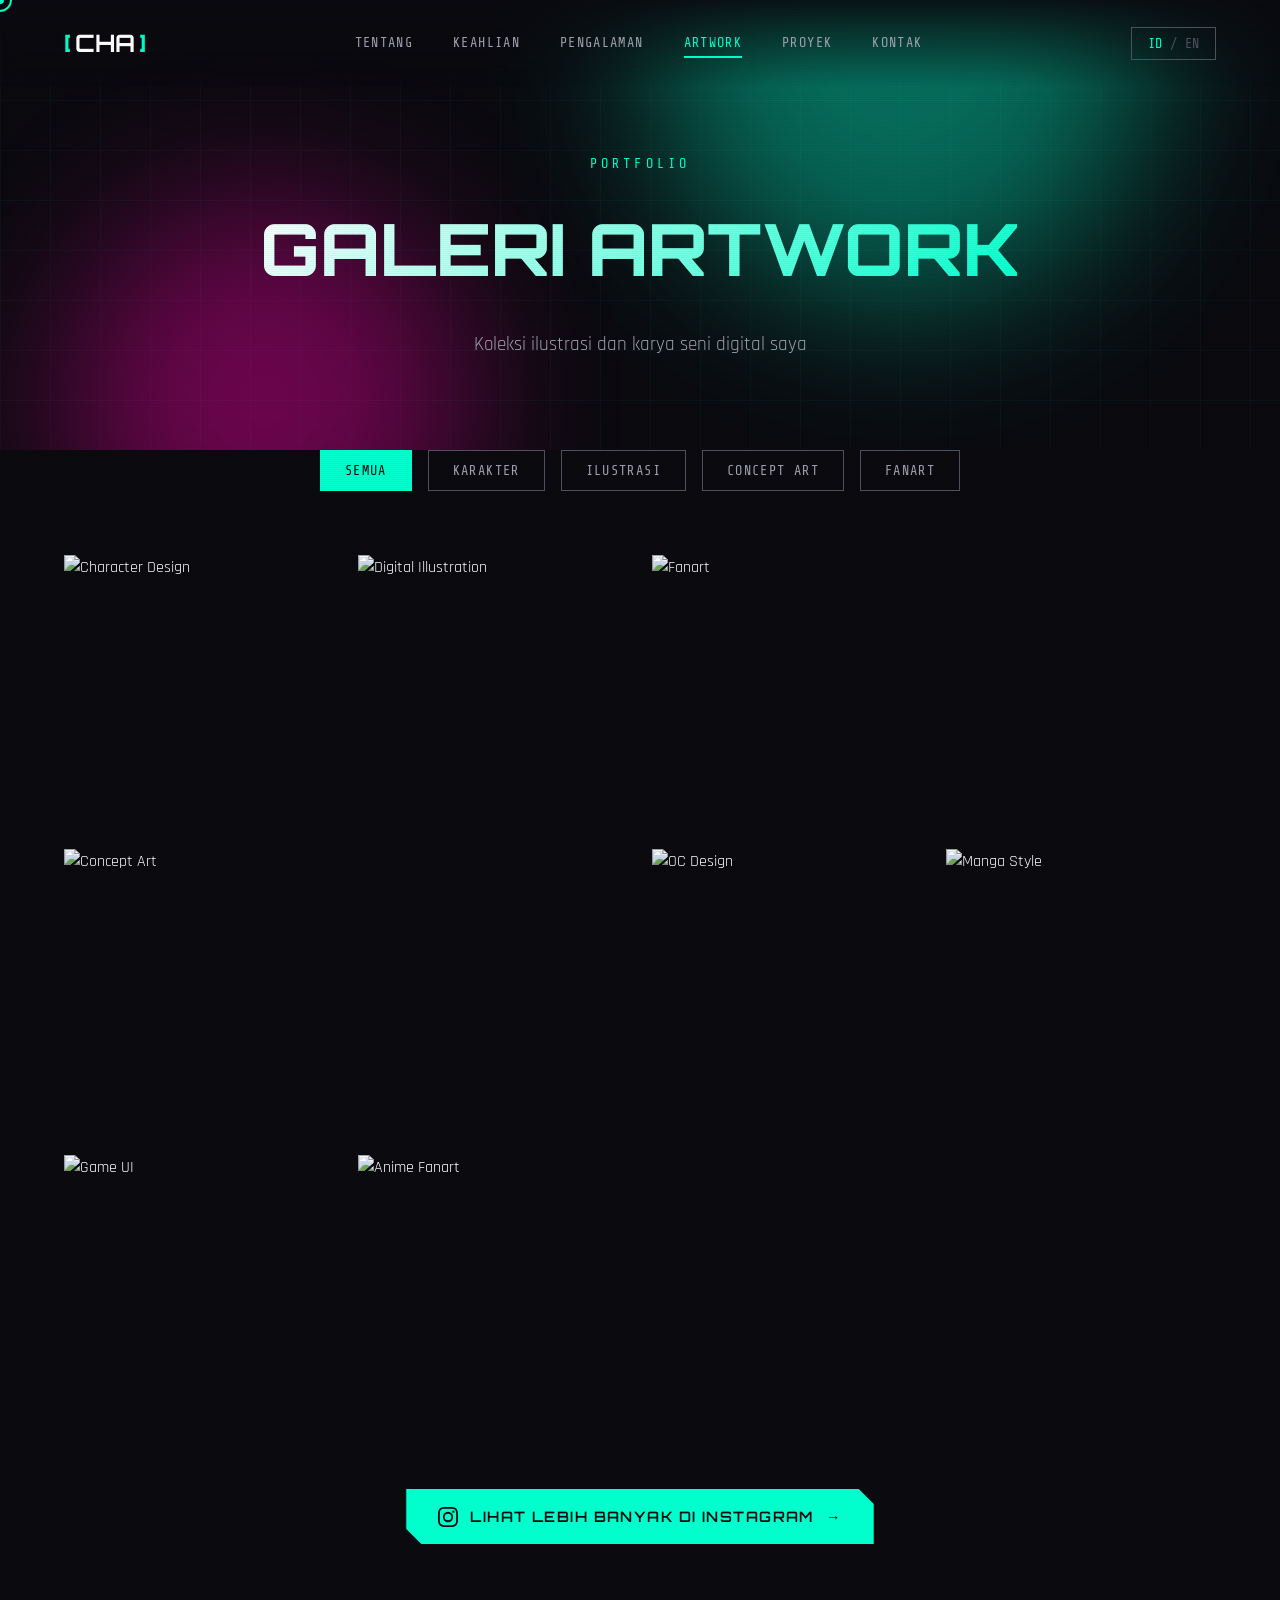
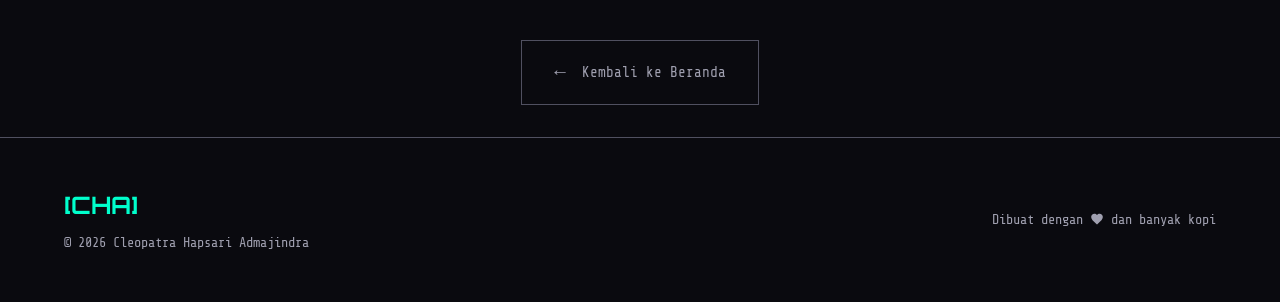
==== commit 8b62f6ed: "first commit" ====
--- a/pages/artwork.html
+++ b/pages/artwork.html
@@ -269,7 +269,7 @@
 
         <!-- Instagram CTA -->
         <div class="gallery-cta">
-            <a href="https://www.instagram.com/canvas.noe/" target="_blank" class="btn btn-primary">
+            <a href="https://www.instagram.com/cleo_cpha/" target="_blank" class="btn btn-primary">
                 <svg viewBox="0 0 24 24" fill="currentColor" width="20" height="20">
                     <path d="M12 2.163c3.204 0 3.584.012 4.85.07 3.252.148 4.771 1.691 4.919 4.919.058 1.265.069 1.645.069 4.849 0 3.205-.012 3.584-.069 4.849-.149 3.225-1.664 4.771-4.919 4.919-1.266.058-1.644.07-4.85.07-3.204 0-3.584-.012-4.849-.07-3.26-.149-4.771-1.699-4.919-4.92-.058-1.265-.07-1.644-.07-4.849 0-3.204.013-3.583.07-4.849.149-3.227 1.664-4.771 4.919-4.919 1.266-.057 1.645-.069 4.849-.069zM12 0C8.741 0 8.333.014 7.053.072 2.695.272.273 2.69.073 7.052.014 8.333 0 8.741 0 12c0 3.259.014 3.668.072 4.948.2 4.358 2.618 6.78 6.98 6.98C8.333 23.986 8.741 24 12 24c3.259 0 3.668-.014 4.948-.072 4.354-.2 6.782-2.618 6.979-6.98.059-1.28.073-1.689.073-4.948 0-3.259-.014-3.667-.072-4.947-.196-4.354-2.617-6.78-6.979-6.98C15.668.014 15.259 0 12 0zm0 5.838a6.162 6.162 0 100 12.324 6.162 6.162 0 000-12.324zM12 16a4 4 0 110-8 4 4 0 010 8zm6.406-11.845a1.44 1.44 0 100 2.881 1.44 1.44 0 000-2.881z"/>
                 </svg>
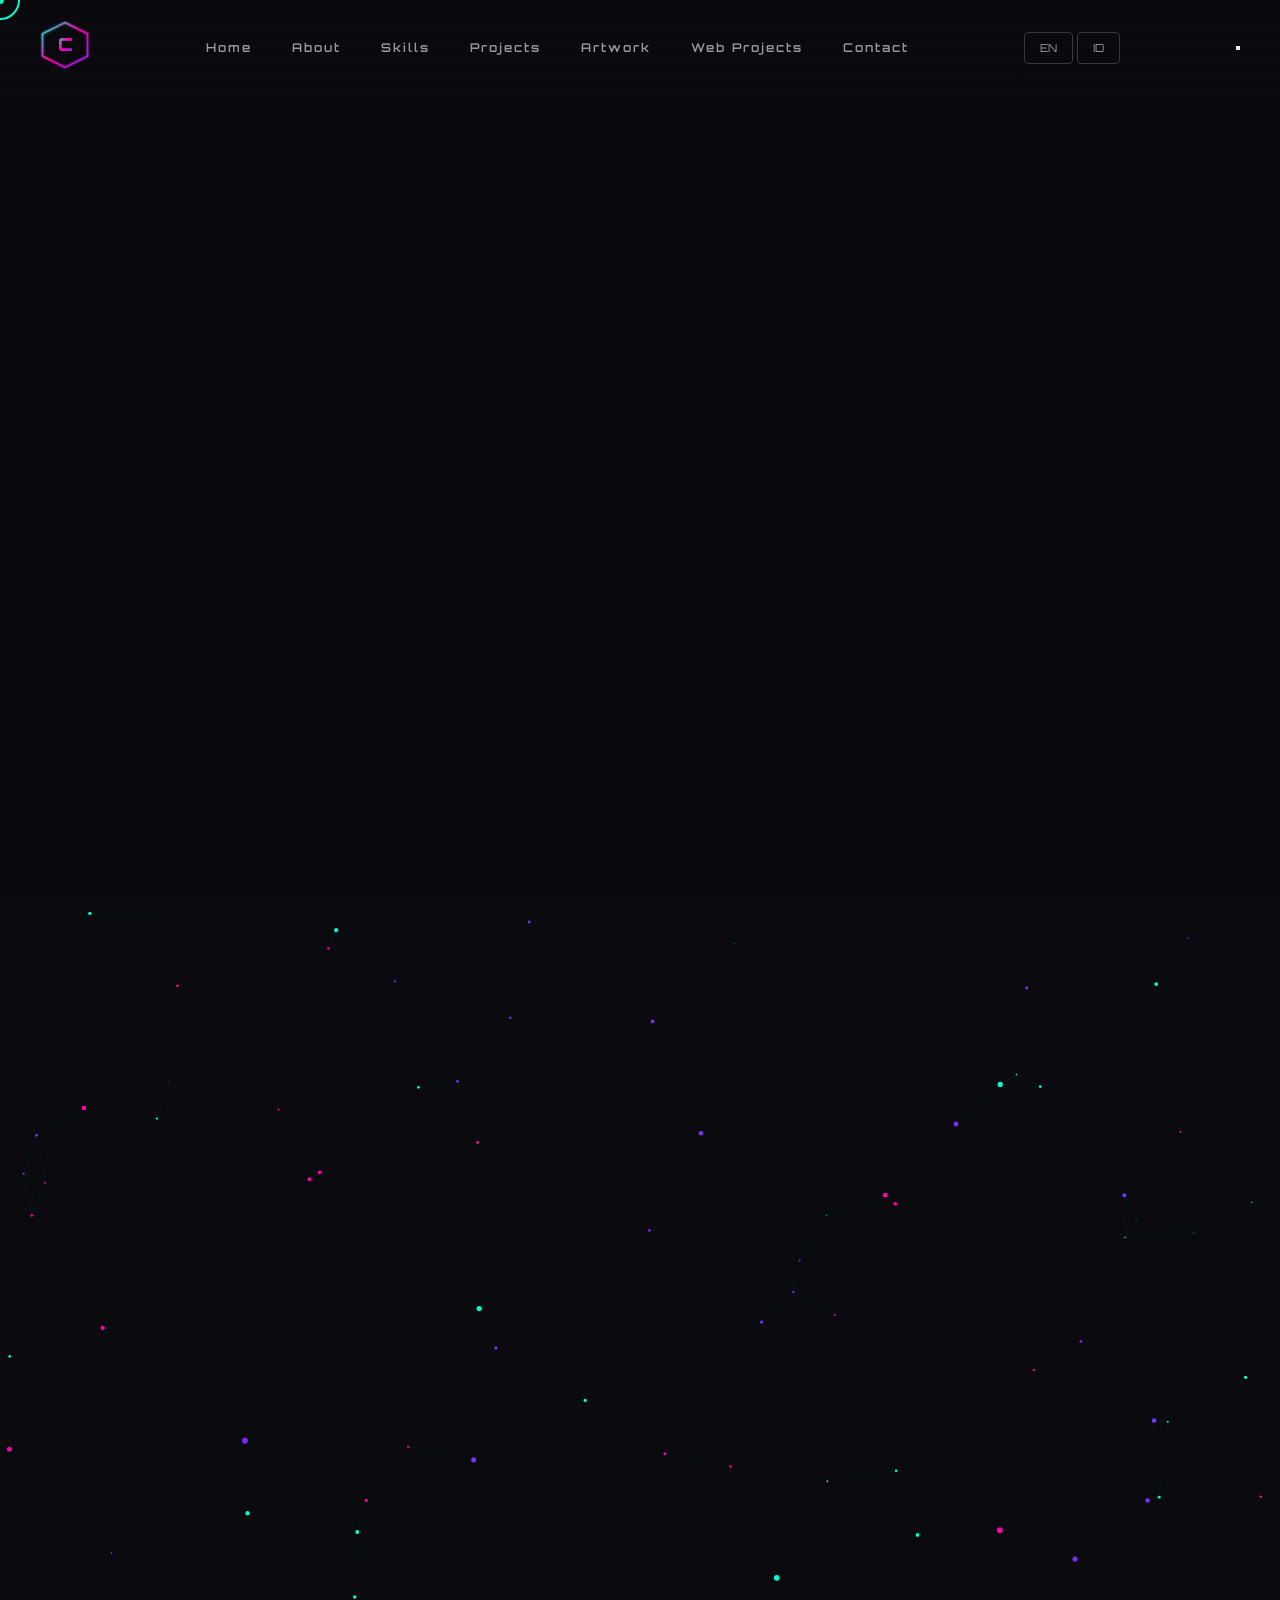
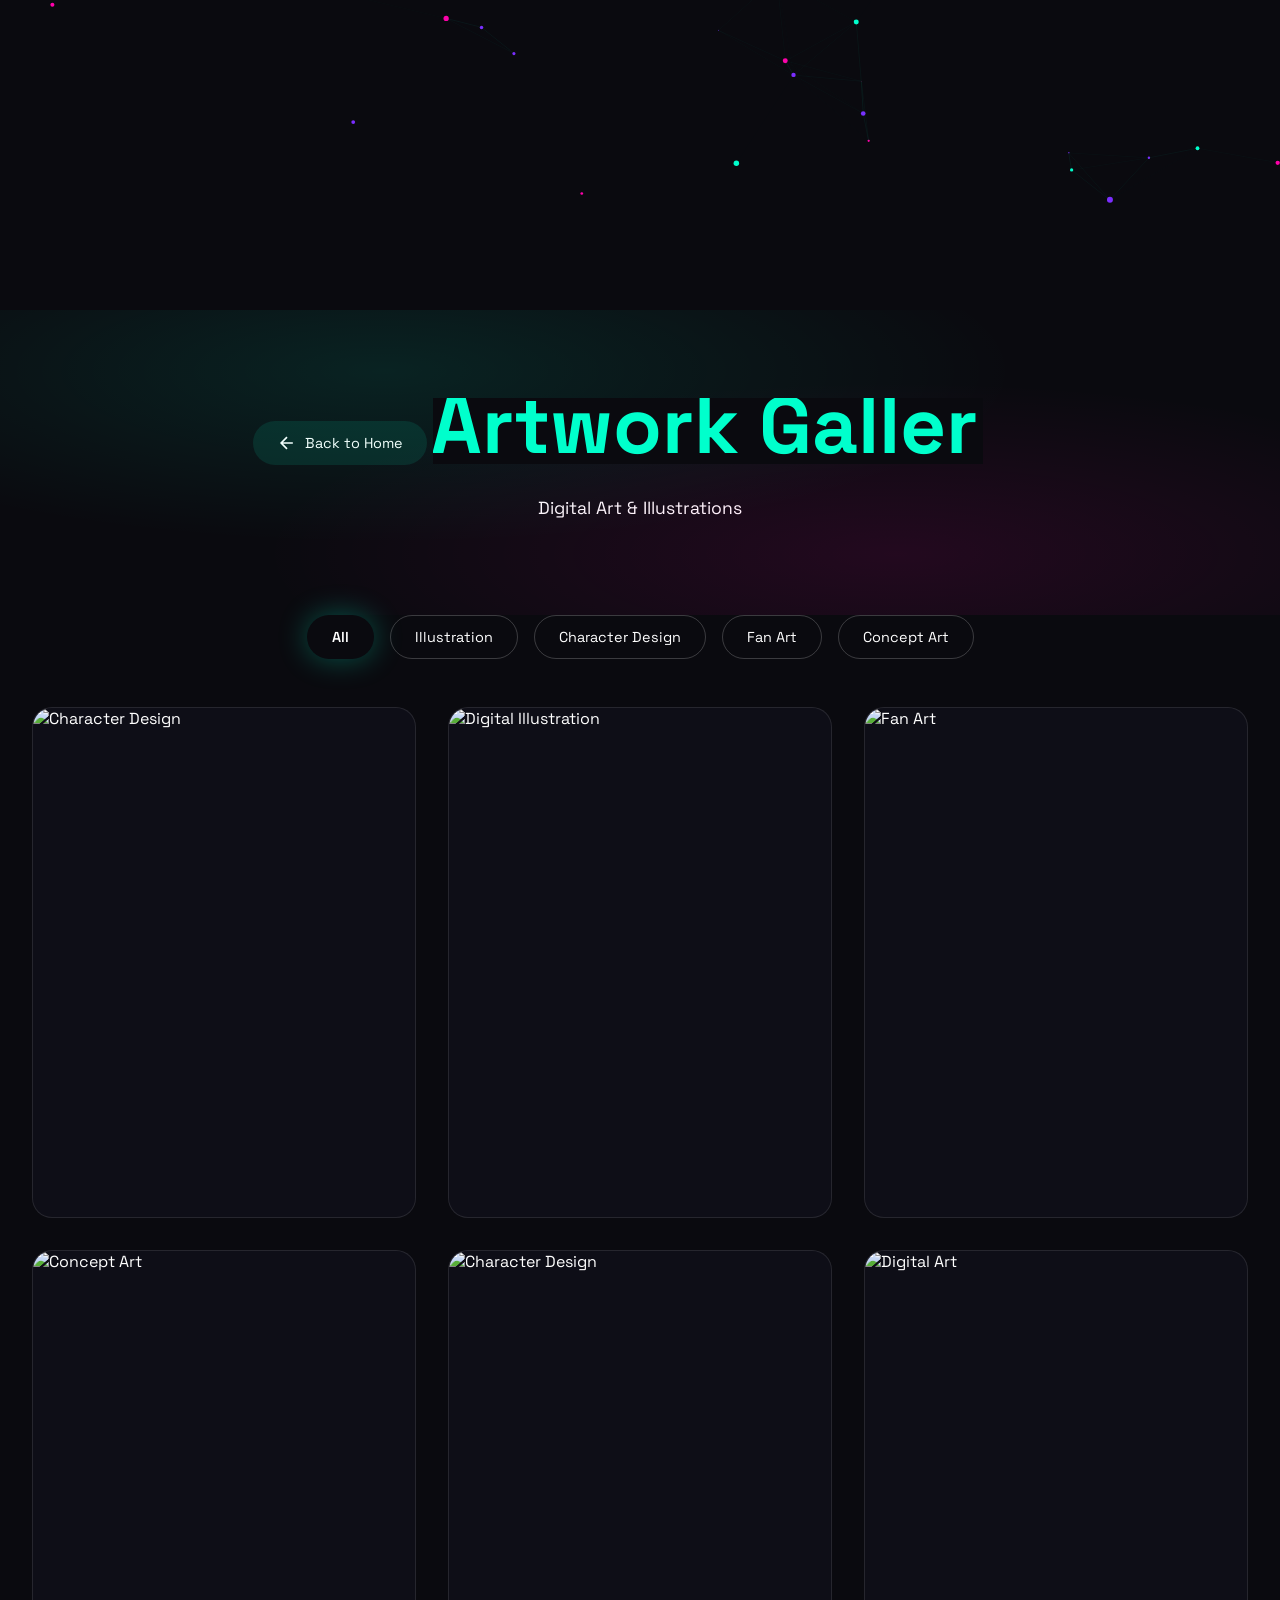
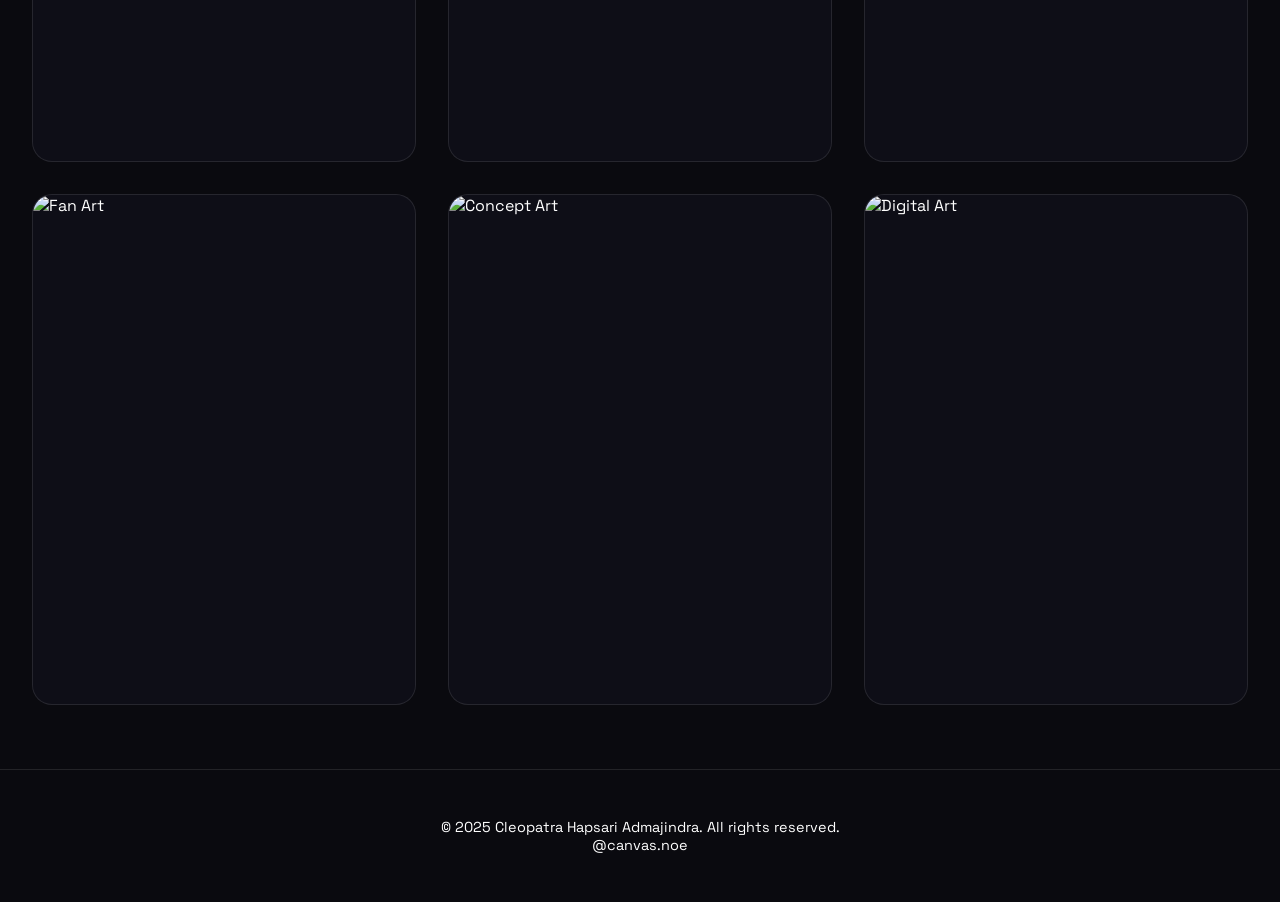
==== commit dbc168bd: "first commit" ====
--- a/pages/artwork.html
+++ b/pages/artwork.html
@@ -1,322 +1,380 @@
 <!DOCTYPE html>
-<html lang="id" data-lang="id">
+<html lang="en">
 <head>
     <meta charset="UTF-8">
     <meta name="viewport" content="width=device-width, initial-scale=1.0">
-    <title>Cleopatra Hapsari • Galeri Artwork</title>
+    <meta name="description" content="Artwork Gallery - Cleopatra Hapsari Admajindra | Digital Art, Illustrations, Character Design">
+    <meta name="author" content="Cleopatra Hapsari Admajindra">
+    <title>Artwork Gallery | Cleopatra Hapsari</title>
+    
+    <!-- Fonts -->
     <link rel="preconnect" href="https://fonts.googleapis.com">
     <link rel="preconnect" href="https://fonts.gstatic.com" crossorigin>
-    <link href="https://fonts.googleapis.com/css2?family=Orbitron:wght@400;500;600;700;800;900&family=Rajdhani:wght@300;400;500;600;700&family=Share+Tech+Mono&display=swap" rel="stylesheet">
-    <link rel="stylesheet" href="../css/style.css">
+    <link href="https://fonts.googleapis.com/css2?family=Orbitron:wght@400;500;600;700;800;900&family=Space+Grotesk:wght@300;400;500;600;700&family=JetBrains+Mono:wght@300;400;500;600&display=swap" rel="stylesheet">
+    
+    <!-- Styles -->
+    <link rel="stylesheet" href="../css/ultra.css">
     <link rel="stylesheet" href="../css/pages.css">
+    
+    <!-- Favicon -->
+    <link rel="icon" type="image/svg+xml" href="data:image/svg+xml,%3Csvg xmlns='http://www.w3.org/2000/svg' viewBox='0 0 100 100'%3E%3Cpolygon points='50,5 95,27.5 95,72.5 50,95 5,72.5 5,27.5' fill='none' stroke='%2300ffcc' stroke-width='4'/%3E%3Ctext x='50' y='62' font-family='Arial Black' font-size='40' fill='%2300ffcc' text-anchor='middle'%3EC%3C/text%3E%3C/svg%3E">
 </head>
 <body>
     <!-- Custom Cursor -->
     <div class="cursor"></div>
-    <div class="cursor-trail"></div>
-
-    <!-- Scan Lines Overlay -->
+    <div class="cursor-dot"></div>
+    <canvas id="cursor-trail"></canvas>
+
+    <!-- Background Effects -->
+    <canvas id="particles-canvas"></canvas>
+    <div class="aurora-bg"></div>
+    <div class="grid-overlay"></div>
+    <div class="noise-overlay"></div>
     <div class="scanlines"></div>
 
     <!-- Navigation -->
     <nav class="nav">
         <a href="../index.html" class="nav-logo">
-            <span class="logo-bracket">[</span>
-            <span class="logo-text">CHA</span>
-            <span class="logo-bracket">]</span>
+            <svg class="logo-hex" viewBox="0 0 100 100" width="45" height="45">
+                <defs>
+                    <linearGradient id="logoGradPage" x1="0%" y1="0%" x2="100%" y2="100%">
+                        <stop offset="0%" style="stop-color:#00ffcc"/>
+                        <stop offset="50%" style="stop-color:#ff00aa"/>
+                        <stop offset="100%" style="stop-color:#7b2dff"/>
+                    </linearGradient>
+                    <filter id="glowPage">
+                        <feGaussianBlur stdDeviation="2" result="coloredBlur"/>
+                        <feMerge>
+                            <feMergeNode in="coloredBlur"/>
+                            <feMergeNode in="SourceGraphic"/>
+                        </feMerge>
+                    </filter>
+                </defs>
+                <polygon class="hex-shape" points="50,5 95,27.5 95,72.5 50,95 5,72.5 5,27.5" 
+                         fill="none" stroke="url(#logoGradPage)" stroke-width="3" filter="url(#glowPage)"/>
+                <text x="50" y="62" font-family="Orbitron, sans-serif" font-size="36" font-weight="900" 
+                      fill="url(#logoGradPage)" text-anchor="middle">C</text>
+            </svg>
         </a>
-        <ul class="nav-links">
-            <li><a href="../index.html#about"><span data-i18n="nav.about">TENTANG</span></a></li>
-            <li><a href="../index.html#skills"><span data-i18n="nav.skills">KEAHLIAN</span></a></li>
-            <li><a href="../index.html#experience"><span data-i18n="nav.experience">PENGALAMAN</span></a></li>
-            <li><a href="artwork.html" class="active"><span data-i18n="nav.artwork">ARTWORK</span></a></li>
-            <li><a href="projects.html"><span data-i18n="nav.projects">PROYEK</span></a></li>
-            <li><a href="../index.html#contact"><span data-i18n="nav.contact">KONTAK</span></a></li>
-        </ul>
+        
+        <div class="nav-links">
+            <a href="../index.html#home" class="nav-link" data-i18n="nav.home">Home</a>
+            <a href="../index.html#about" class="nav-link" data-i18n="nav.about">About</a>
+            <a href="../index.html#skills" class="nav-link" data-i18n="nav.skills">Skills</a>
+            <a href="../index.html#projects" class="nav-link" data-i18n="nav.projects">Projects</a>
+            <a href="artwork.html" class="nav-link active" data-i18n="nav.artwork">Artwork</a>
+            <a href="projects.html" class="nav-link" data-i18n="nav.webprojects">Web Projects</a>
+            <a href="../index.html#contact" class="nav-link" data-i18n="nav.contact">Contact</a>
+        </div>
+
         <div class="nav-actions">
-            <button class="lang-toggle" id="langToggle">
-                <span class="lang-active">ID</span>
-                <span class="lang-divider">/</span>
-                <span class="lang-inactive">EN</span>
+            <div class="lang-switch">
+                <button class="lang-btn active" data-lang="en">EN</button>
+                <button class="lang-btn" data-lang="id">ID</button>
+            </div>
+        </div>
+
+        <button class="menu-toggle" aria-label="Toggle menu">
+            <span></span>
+            <span></span>
+            <span></span>
+        </button>
+    </nav>
+
+    <!-- Page Container -->
+    <div class="page-container">
+        <!-- Page Hero -->
+        <section class="page-hero">
+            <a href="../index.html" class="back-button">
+                <svg viewBox="0 0 24 24" fill="none" stroke="currentColor" stroke-width="2">
+                    <path d="M19 12H5M12 19l-7-7 7-7"/>
+                </svg>
+                <span data-i18n="gallery.back">Back to Home</span>
+            </a>
+            
+            <h1 class="page-title glitch-text" data-text="Artwork Gallery" data-i18n="gallery.title">Artwork Gallery</h1>
+            <p class="page-subtitle" data-i18n="gallery.subtitle">Digital Art & Illustrations</p>
+        </section>
+
+        <!-- Filter Tabs -->
+        <div class="filter-container">
+            <button class="filter-btn active" data-filter="all" data-i18n="gallery.filter.all">All</button>
+            <button class="filter-btn" data-filter="illustration" data-i18n="gallery.filter.illustration">Illustration</button>
+            <button class="filter-btn" data-filter="character" data-i18n="gallery.filter.character">Character Design</button>
+            <button class="filter-btn" data-filter="fanart" data-i18n="gallery.filter.fanart">Fan Art</button>
+            <button class="filter-btn" data-filter="concept" data-i18n="gallery.filter.concept">Concept Art</button>
+        </div>
+
+        <!-- Gallery Grid -->
+        <div class="gallery-container">
+            <div class="gallery-grid">
+                <!-- Artwork 1 -->
+                <div class="gallery-item tilt-card" data-category="character">
+                    <img src="https://images.unsplash.com/photo-1618336753974-aae8e04506aa?w=600&h=800&fit=crop" 
+                         alt="Character Design" class="gallery-image" loading="lazy">
+                    <div class="gallery-overlay">
+                        <span class="gallery-category">Character Design</span>
+                        <h3 class="gallery-title">Cyber Samurai</h3>
+                        <p class="gallery-description">Futuristic warrior character design with neon accents and cybernetic enhancements.</p>
+                        <div class="gallery-actions">
+                            <a href="#" class="gallery-action-btn">View Full</a>
+                            <a href="https://instagram.com/canvas.noe" class="gallery-action-btn" target="_blank">More on IG</a>
+                        </div>
+                    </div>
+                </div>
+
+                <!-- Artwork 2 -->
+                <div class="gallery-item tilt-card" data-category="illustration">
+                    <img src="https://images.unsplash.com/photo-1633186710895-309db2eca9e4?w=600&h=600&fit=crop" 
+                         alt="Digital Illustration" class="gallery-image" loading="lazy">
+                    <div class="gallery-overlay">
+                        <span class="gallery-category">Illustration</span>
+                        <h3 class="gallery-title">Neon Dreams</h3>
+                        <p class="gallery-description">Vibrant digital illustration exploring themes of technology and nature.</p>
+                        <div class="gallery-actions">
+                            <a href="#" class="gallery-action-btn">View Full</a>
+                        </div>
+                    </div>
+                </div>
+
+                <!-- Artwork 3 -->
+                <div class="gallery-item tilt-card" data-category="fanart">
+                    <img src="https://images.unsplash.com/photo-1578632767115-351597cf2477?w=600&h=750&fit=crop" 
+                         alt="Fan Art" class="gallery-image" loading="lazy">
+                    <div class="gallery-overlay">
+                        <span class="gallery-category">Fan Art</span>
+                        <h3 class="gallery-title">Anime Tribute</h3>
+                        <p class="gallery-description">Tribute artwork inspired by classic and modern anime aesthetics.</p>
+                        <div class="gallery-actions">
+                            <a href="#" class="gallery-action-btn">View Full</a>
+                        </div>
+                    </div>
+                </div>
+
+                <!-- Artwork 4 -->
+                <div class="gallery-item tilt-card" data-category="concept">
+                    <img src="https://images.unsplash.com/photo-1614850715649-1d0106293bd1?w=600&h=800&fit=crop" 
+                         alt="Concept Art" class="gallery-image" loading="lazy">
+                    <div class="gallery-overlay">
+                        <span class="gallery-category">Concept Art</span>
+                        <h3 class="gallery-title">Floating City</h3>
+                        <p class="gallery-description">Environmental concept for a sci-fi game project featuring floating architecture.</p>
+                        <div class="gallery-actions">
+                            <a href="#" class="gallery-action-btn">View Full</a>
+                        </div>
+                    </div>
+                </div>
+
+                <!-- Artwork 5 -->
+                <div class="gallery-item tilt-card" data-category="character">
+                    <img src="https://images.unsplash.com/photo-1534447677768-be436bb09401?w=600&h=600&fit=crop" 
+                         alt="Character Design" class="gallery-image" loading="lazy">
+                    <div class="gallery-overlay">
+                        <span class="gallery-category">Character Design</span>
+                        <h3 class="gallery-title">Shadow Mage</h3>
+                        <p class="gallery-description">Dark fantasy character with magical abilities and mysterious aura.</p>
+                        <div class="gallery-actions">
+                            <a href="#" class="gallery-action-btn">View Full</a>
+                        </div>
+                    </div>
+                </div>
+
+                <!-- Artwork 6 -->
+                <div class="gallery-item tilt-card" data-category="illustration">
+                    <img src="https://images.unsplash.com/photo-1549317661-bd32c8ce0db2?w=600&h=750&fit=crop" 
+                         alt="Digital Art" class="gallery-image" loading="lazy">
+                    <div class="gallery-overlay">
+                        <span class="gallery-category">Illustration</span>
+                        <h3 class="gallery-title">Digital Storm</h3>
+                        <p class="gallery-description">Abstract digital painting exploring chaos and order in technology.</p>
+                        <div class="gallery-actions">
+                            <a href="#" class="gallery-action-btn">View Full</a>
+                        </div>
+                    </div>
+                </div>
+
+                <!-- Artwork 7 -->
+                <div class="gallery-item tilt-card" data-category="fanart">
+                    <img src="https://images.unsplash.com/photo-1560707303-4e980ce876ad?w=600&h=800&fit=crop" 
+                         alt="Fan Art" class="gallery-image" loading="lazy">
+                    <div class="gallery-overlay">
+                        <span class="gallery-category">Fan Art</span>
+                        <h3 class="gallery-title">Game Tribute</h3>
+                        <p class="gallery-description">Fan illustration celebrating beloved video game characters.</p>
+                        <div class="gallery-actions">
+                            <a href="#" class="gallery-action-btn">View Full</a>
+                        </div>
+                    </div>
+                </div>
+
+                <!-- Artwork 8 -->
+                <div class="gallery-item tilt-card" data-category="concept">
+                    <img src="https://images.unsplash.com/photo-1604076913837-52ab5629fba9?w=600&h=600&fit=crop" 
+                         alt="Concept Art" class="gallery-image" loading="lazy">
+                    <div class="gallery-overlay">
+                        <span class="gallery-category">Concept Art</span>
+                        <h3 class="gallery-title">Mech Warrior</h3>
+                        <p class="gallery-description">Mechanical design concept for action RPG project.</p>
+                        <div class="gallery-actions">
+                            <a href="#" class="gallery-action-btn">View Full</a>
+                        </div>
+                    </div>
+                </div>
+
+                <!-- Artwork 9 -->
+                <div class="gallery-item tilt-card" data-category="illustration">
+                    <img src="https://images.unsplash.com/photo-1558618666-fcd25c85cd64?w=600&h=750&fit=crop" 
+                         alt="Digital Art" class="gallery-image" loading="lazy">
+                    <div class="gallery-overlay">
+                        <span class="gallery-category">Illustration</span>
+                        <h3 class="gallery-title">Cosmic Journey</h3>
+                        <p class="gallery-description">Space-themed illustration with vibrant colors and ethereal elements.</p>
+                        <div class="gallery-actions">
+                            <a href="#" class="gallery-action-btn">View Full</a>
+                        </div>
+                    </div>
+                </div>
+            </div>
+        </div>
+
+        <!-- Lightbox -->
+        <div class="lightbox" id="lightbox">
+            <button class="lightbox-close">&times;</button>
+            <button class="lightbox-nav lightbox-prev">
+                <svg viewBox="0 0 24 24" fill="none" stroke="currentColor" stroke-width="2" width="24" height="24">
+                    <path d="M15 18l-6-6 6-6"/>
+                </svg>
             </button>
-            <button class="menu-toggle" id="menuToggle">
-                <span></span>
-                <span></span>
-                <span></span>
+            <div class="lightbox-content">
+                <img src="" alt="" class="lightbox-image">
+                <div class="lightbox-info">
+                    <h3 class="lightbox-title"></h3>
+                    <p class="lightbox-counter"></p>
+                </div>
+            </div>
+            <button class="lightbox-nav lightbox-next">
+                <svg viewBox="0 0 24 24" fill="none" stroke="currentColor" stroke-width="2" width="24" height="24">
+                    <path d="M9 18l6-6-6-6"/>
+                </svg>
             </button>
         </div>
-    </nav>
-
-    <!-- Mobile Menu -->
-    <div class="mobile-menu" id="mobileMenu">
-        <ul class="mobile-nav-links">
-            <li><a href="../index.html#about"><span data-i18n="nav.about">TENTANG</span></a></li>
-            <li><a href="../index.html#skills"><span data-i18n="nav.skills">KEAHLIAN</span></a></li>
-            <li><a href="../index.html#experience"><span data-i18n="nav.experience">PENGALAMAN</span></a></li>
-            <li><a href="artwork.html"><span data-i18n="nav.artwork">ARTWORK</span></a></li>
-            <li><a href="projects.html"><span data-i18n="nav.projects">PROYEK</span></a></li>
-            <li><a href="../index.html#contact"><span data-i18n="nav.contact">KONTAK</span></a></li>
-        </ul>
+
+        <!-- Footer -->
+        <footer class="page-footer">
+            <p class="page-footer-text">
+                <span data-i18n="footer.copyright">© 2025 Cleopatra Hapsari Admajindra. All rights reserved.</span>
+                <br>
+                <a href="https://instagram.com/canvas.noe" target="_blank" class="page-footer-link">@canvas.noe</a>
+            </p>
+        </footer>
     </div>
 
-    <!-- Page Header -->
-    <section class="page-header">
-        <div class="page-header-bg">
-            <div class="grid-overlay"></div>
-            <div class="floating-shapes">
-                <div class="shape shape-1"></div>
-                <div class="shape shape-2"></div>
-            </div>
-        </div>
-        <div class="page-header-content">
-            <span class="page-label">PORTFOLIO</span>
-            <h1 class="page-title" data-i18n="artwork.title">GALERI ARTWORK</h1>
-            <p class="page-subtitle" data-i18n="artwork.subtitle">Koleksi ilustrasi dan karya seni digital saya</p>
-        </div>
-    </section>
-
-    <!-- Gallery Section -->
-    <section class="gallery-section">
-        <!-- Filter Tabs -->
-        <div class="filter-tabs">
-            <button class="filter-tab active" data-filter="all">
-                <span data-i18n="artwork.filter.all">Semua</span>
-            </button>
-            <button class="filter-tab" data-filter="character">
-                <span data-i18n="artwork.filter.character">Karakter</span>
-            </button>
-            <button class="filter-tab" data-filter="illustration">
-                <span data-i18n="artwork.filter.illustration">Ilustrasi</span>
-            </button>
-            <button class="filter-tab" data-filter="concept">
-                <span data-i18n="artwork.filter.concept">Concept Art</span>
-            </button>
-            <button class="filter-tab" data-filter="fanart">
-                <span data-i18n="artwork.filter.fanart">Fanart</span>
-            </button>
-        </div>
-
-        <!-- Artwork Grid -->
-        <div class="artwork-grid">
-            <!-- Artwork Item 1 -->
-            <div class="artwork-item" data-category="character">
-                <div class="artwork-image">
-                    <img src="https://images.unsplash.com/photo-1578632767115-351597cf2477?w=600&h=800&fit=crop" alt="Character Design">
-                    <div class="artwork-overlay">
-                        <div class="artwork-info">
-                            <h3>Amu - Character Design</h3>
-                            <p>Protagonist character untuk game Ophius Studio</p>
-                            <span class="artwork-tag">Character Design</span>
-                        </div>
-                        <button class="artwork-zoom">
-                            <svg viewBox="0 0 24 24" fill="none" stroke="currentColor" stroke-width="2">
-                                <circle cx="11" cy="11" r="8"/>
-                                <path d="M21 21l-4.35-4.35"/>
-                                <path d="M11 8v6M8 11h6"/>
-                            </svg>
-                        </button>
-                    </div>
-                </div>
-            </div>
-
-            <!-- Artwork Item 2 -->
-            <div class="artwork-item" data-category="illustration">
-                <div class="artwork-image">
-                    <img src="https://images.unsplash.com/photo-1618336753974-aae8e04506aa?w=600&h=600&fit=crop" alt="Digital Illustration">
-                    <div class="artwork-overlay">
-                        <div class="artwork-info">
-                            <h3>Digital Dreams</h3>
-                            <p>Ilustrasi digital dengan tema cyberpunk</p>
-                            <span class="artwork-tag">Illustration</span>
-                        </div>
-                        <button class="artwork-zoom">
-                            <svg viewBox="0 0 24 24" fill="none" stroke="currentColor" stroke-width="2">
-                                <circle cx="11" cy="11" r="8"/>
-                                <path d="M21 21l-4.35-4.35"/>
-                                <path d="M11 8v6M8 11h6"/>
-                            </svg>
-                        </button>
-                    </div>
-                </div>
-            </div>
-
-            <!-- Artwork Item 3 -->
-            <div class="artwork-item" data-category="fanart">
-                <div class="artwork-image">
-                    <img src="https://images.unsplash.com/photo-1560807707-8cc77767d783?w=600&h=800&fit=crop" alt="Fanart">
-                    <div class="artwork-overlay">
-                        <div class="artwork-info">
-                            <h3>Hoyoverse Fanart</h3>
-                            <p>Fan illustration untuk karakter game favorit</p>
-                            <span class="artwork-tag">Fanart</span>
-                        </div>
-                        <button class="artwork-zoom">
-                            <svg viewBox="0 0 24 24" fill="none" stroke="currentColor" stroke-width="2">
-                                <circle cx="11" cy="11" r="8"/>
-                                <path d="M21 21l-4.35-4.35"/>
-                                <path d="M11 8v6M8 11h6"/>
-                            </svg>
-                        </button>
-                    </div>
-                </div>
-            </div>
-
-            <!-- Artwork Item 4 -->
-            <div class="artwork-item large" data-category="concept">
-                <div class="artwork-image">
-                    <img src="https://images.unsplash.com/photo-1551103782-8ab07afd45c1?w=1200&h=800&fit=crop" alt="Concept Art">
-                    <div class="artwork-overlay">
-                        <div class="artwork-info">
-                            <h3>Environment Concept</h3>
-                            <p>Level design concept art untuk game project</p>
-                            <span class="artwork-tag">Concept Art</span>
-                        </div>
-                        <button class="artwork-zoom">
-                            <svg viewBox="0 0 24 24" fill="none" stroke="currentColor" stroke-width="2">
-                                <circle cx="11" cy="11" r="8"/>
-                                <path d="M21 21l-4.35-4.35"/>
-                                <path d="M11 8v6M8 11h6"/>
-                            </svg>
-                        </button>
-                    </div>
-                </div>
-            </div>
-
-            <!-- Artwork Item 5 -->
-            <div class="artwork-item" data-category="character">
-                <div class="artwork-image">
-                    <img src="https://images.unsplash.com/photo-1534447677768-be436bb09401?w=600&h=600&fit=crop" alt="OC Design">
-                    <div class="artwork-overlay">
-                        <div class="artwork-info">
-                            <h3>Original Character</h3>
-                            <p>Commission work - OC design</p>
-                            <span class="artwork-tag">Character Design</span>
-                        </div>
-                        <button class="artwork-zoom">
-                            <svg viewBox="0 0 24 24" fill="none" stroke="currentColor" stroke-width="2">
-                                <circle cx="11" cy="11" r="8"/>
-                                <path d="M21 21l-4.35-4.35"/>
-                                <path d="M11 8v6M8 11h6"/>
-                            </svg>
-                        </button>
-                    </div>
-                </div>
-            </div>
-
-            <!-- Artwork Item 6 -->
-            <div class="artwork-item" data-category="illustration">
-                <div class="artwork-image">
-                    <img src="https://images.unsplash.com/photo-1549490349-8643362247b5?w=600&h=800&fit=crop" alt="Manga Style">
-                    <div class="artwork-overlay">
-                        <div class="artwork-info">
-                            <h3>Manga Illustration</h3>
-                            <p>1st Place DINUSFEST 2021</p>
-                            <span class="artwork-tag">Illustration</span>
-                        </div>
-                        <button class="artwork-zoom">
-                            <svg viewBox="0 0 24 24" fill="none" stroke="currentColor" stroke-width="2">
-                                <circle cx="11" cy="11" r="8"/>
-                                <path d="M21 21l-4.35-4.35"/>
-                                <path d="M11 8v6M8 11h6"/>
-                            </svg>
-                        </button>
-                    </div>
-                </div>
-            </div>
-
-            <!-- Artwork Item 7 -->
-            <div class="artwork-item" data-category="concept">
-                <div class="artwork-image">
-                    <img src="https://images.unsplash.com/photo-1518709268805-4e9042af9f23?w=600&h=600&fit=crop" alt="Game UI">
-                    <div class="artwork-overlay">
-                        <div class="artwork-info">
-                            <h3>Game UI Design</h3>
-                            <p>User interface design untuk game project</p>
-                            <span class="artwork-tag">Concept Art</span>
-                        </div>
-                        <button class="artwork-zoom">
-                            <svg viewBox="0 0 24 24" fill="none" stroke="currentColor" stroke-width="2">
-                                <circle cx="11" cy="11" r="8"/>
-                                <path d="M21 21l-4.35-4.35"/>
-                                <path d="M11 8v6M8 11h6"/>
-                            </svg>
-                        </button>
-                    </div>
-                </div>
-            </div>
-
-            <!-- Artwork Item 8 -->
-            <div class="artwork-item" data-category="fanart">
-                <div class="artwork-image">
-                    <img src="https://images.unsplash.com/photo-1569701813229-33284b643e3c?w=600&h=800&fit=crop" alt="Anime Fanart">
-                    <div class="artwork-overlay">
-                        <div class="artwork-info">
-                            <h3>Anime Fanart</h3>
-                            <p>Ilustrasi karakter anime favorit</p>
-                            <span class="artwork-tag">Fanart</span>
-                        </div>
-                        <button class="artwork-zoom">
-                            <svg viewBox="0 0 24 24" fill="none" stroke="currentColor" stroke-width="2">
-                                <circle cx="11" cy="11" r="8"/>
-                                <path d="M21 21l-4.35-4.35"/>
-                                <path d="M11 8v6M8 11h6"/>
-                            </svg>
-                        </button>
-                    </div>
-                </div>
-            </div>
-        </div>
-
-        <!-- Instagram CTA -->
-        <div class="gallery-cta">
-            <a href="https://www.instagram.com/cleo_cpha/" target="_blank" class="btn btn-primary">
-                <svg viewBox="0 0 24 24" fill="currentColor" width="20" height="20">
-                    <path d="M12 2.163c3.204 0 3.584.012 4.85.07 3.252.148 4.771 1.691 4.919 4.919.058 1.265.069 1.645.069 4.849 0 3.205-.012 3.584-.069 4.849-.149 3.225-1.664 4.771-4.919 4.919-1.266.058-1.644.07-4.85.07-3.204 0-3.584-.012-4.849-.07-3.26-.149-4.771-1.699-4.919-4.92-.058-1.265-.07-1.644-.07-4.849 0-3.204.013-3.583.07-4.849.149-3.227 1.664-4.771 4.919-4.919 1.266-.057 1.645-.069 4.849-.069zM12 0C8.741 0 8.333.014 7.053.072 2.695.272.273 2.69.073 7.052.014 8.333 0 8.741 0 12c0 3.259.014 3.668.072 4.948.2 4.358 2.618 6.78 6.98 6.98C8.333 23.986 8.741 24 12 24c3.259 0 3.668-.014 4.948-.072 4.354-.2 6.782-2.618 6.979-6.98.059-1.28.073-1.689.073-4.948 0-3.259-.014-3.667-.072-4.947-.196-4.354-2.617-6.78-6.979-6.98C15.668.014 15.259 0 12 0zm0 5.838a6.162 6.162 0 100 12.324 6.162 6.162 0 000-12.324zM12 16a4 4 0 110-8 4 4 0 010 8zm6.406-11.845a1.44 1.44 0 100 2.881 1.44 1.44 0 000-2.881z"/>
-                </svg>
-                <span class="btn-text" data-i18n="artwork.cta">Lihat lebih banyak di Instagram</span>
-                <span class="btn-icon">→</span>
-                <span class="btn-glitch"></span>
-            </a>
-        </div>
-    </section>
-
-    <!-- Back Link -->
-    <div class="back-link">
-        <a href="../index.html" class="link-back">
-            <span class="link-arrow">←</span>
-            <span data-i18n="artwork.back">Kembali ke Beranda</span>
-        </a>
-    </div>
-
-    <!-- Footer -->
-    <footer class="footer">
-        <div class="footer-content">
-            <div class="footer-left">
-                <span class="footer-logo">[CHA]</span>
-                <p class="footer-text">© 2026 Cleopatra Hapsari Admajindra</p>
-            </div>
-            <div class="footer-right">
-                <span class="footer-note" data-i18n="footer.note">Dibuat dengan 💜 dan banyak kopi</span>
-            </div>
-        </div>
-    </footer>
-
-    <!-- Lightbox -->
-    <div class="lightbox" id="lightbox">
-        <button class="lightbox-close">
-            <svg viewBox="0 0 24 24" fill="none" stroke="currentColor" stroke-width="2">
-                <path d="M18 6L6 18M6 6l12 12"/>
-            </svg>
-        </button>
-        <img src="" alt="" class="lightbox-image">
-        <div class="lightbox-info">
-            <h3 class="lightbox-title"></h3>
-            <p class="lightbox-desc"></p>
-        </div>
-    </div>
-
+    <!-- VanillaTilt -->
+    <script src="https://cdnjs.cloudflare.com/ajax/libs/vanilla-tilt/1.8.1/vanilla-tilt.min.js"></script>
+    
+    <!-- Scripts -->
+    <script src="../js/ultra.js"></script>
     <script src="../js/i18n.js"></script>
-    <script src="../js/main.js"></script>
-    <script src="../js/gallery.js"></script>
+    
+    <!-- Gallery Script -->
+    <script>
+        // Filter functionality
+        const filterBtns = document.querySelectorAll('.filter-btn');
+        const galleryItems = document.querySelectorAll('.gallery-item');
+        
+        filterBtns.forEach(btn => {
+            btn.addEventListener('click', () => {
+                // Update active button
+                filterBtns.forEach(b => b.classList.remove('active'));
+                btn.classList.add('active');
+                
+                const filter = btn.dataset.filter;
+                
+                galleryItems.forEach((item, index) => {
+                    const category = item.dataset.category;
+                    const shouldShow = filter === 'all' || category === filter;
+                    
+                    if (shouldShow) {
+                        item.style.display = 'block';
+                        item.style.animation = 'none';
+                        item.offsetHeight; // Trigger reflow
+                        item.style.animation = `fadeInUp 0.6s forwards ${index * 0.05}s`;
+                    } else {
+                        item.style.display = 'none';
+                    }
+                });
+            });
+        });
+        
+        // Lightbox functionality
+        const lightbox = document.getElementById('lightbox');
+        const lightboxImg = lightbox.querySelector('.lightbox-image');
+        const lightboxTitle = lightbox.querySelector('.lightbox-title');
+        const lightboxCounter = lightbox.querySelector('.lightbox-counter');
+        const lightboxClose = lightbox.querySelector('.lightbox-close');
+        const lightboxPrev = lightbox.querySelector('.lightbox-prev');
+        const lightboxNext = lightbox.querySelector('.lightbox-next');
+        
+        let currentIndex = 0;
+        let visibleItems = [];
+        
+        function updateVisibleItems() {
+            visibleItems = Array.from(galleryItems).filter(item => item.style.display !== 'none');
+        }
+        
+        function openLightbox(index) {
+            updateVisibleItems();
+            currentIndex = index;
+            const item = visibleItems[index];
+            const img = item.querySelector('.gallery-image');
+            const title = item.querySelector('.gallery-title').textContent;
+            
+            lightboxImg.src = img.src;
+            lightboxTitle.textContent = title;
+            lightboxCounter.textContent = `${index + 1} / ${visibleItems.length}`;
+            lightbox.classList.add('active');
+            document.body.style.overflow = 'hidden';
+        }
+        
+        function closeLightbox() {
+            lightbox.classList.remove('active');
+            document.body.style.overflow = '';
+        }
+        
+        function navigate(direction) {
+            updateVisibleItems();
+            currentIndex = (currentIndex + direction + visibleItems.length) % visibleItems.length;
+            const item = visibleItems[currentIndex];
+            const img = item.querySelector('.gallery-image');
+            const title = item.querySelector('.gallery-title').textContent;
+            
+            lightboxImg.src = img.src;
+            lightboxTitle.textContent = title;
+            lightboxCounter.textContent = `${currentIndex + 1} / ${visibleItems.length}`;
+        }
+        
+        // Event listeners
+        galleryItems.forEach((item, index) => {
+            item.addEventListener('click', () => openLightbox(index));
+        });
+        
+        lightboxClose.addEventListener('click', closeLightbox);
+        lightboxPrev.addEventListener('click', () => navigate(-1));
+        lightboxNext.addEventListener('click', () => navigate(1));
+        
+        lightbox.addEventListener('click', (e) => {
+            if (e.target === lightbox) closeLightbox();
+        });
+        
+        document.addEventListener('keydown', (e) => {
+            if (!lightbox.classList.contains('active')) return;
+            if (e.key === 'Escape') closeLightbox();
+            if (e.key === 'ArrowLeft') navigate(-1);
+            if (e.key === 'ArrowRight') navigate(1);
+        });
+        
+        // Initialize visible items
+        updateVisibleItems();
+    </script>
 </body>
 </html>
--- a/css/ultra.css
+++ b/css/ultra.css
@@ -0,0 +1,1866 @@
+/* =====================================================
+   CLEOPATRA PORTFOLIO - ULTRA PREMIUM CSS
+   1000% KEREN MODE 🔥
+   ===================================================== */
+
+/* CSS Variables */
+:root {
+    --primary: #00ffcc;
+    --secondary: #ff00aa;
+    --tertiary: #7b2dff;
+    --accent: #ffcc00;
+    --bg-dark: #0a0a0f;
+    --bg-card: rgba(15, 15, 25, 0.8);
+    --text: #ffffff;
+    --text-dim: rgba(255, 255, 255, 0.6);
+    --gradient: linear-gradient(135deg, var(--primary), var(--secondary), var(--tertiary));
+    --glow-primary: 0 0 30px rgba(0, 255, 204, 0.5);
+    --glow-secondary: 0 0 30px rgba(255, 0, 170, 0.5);
+}
+
+/* Reset */
+*, *::before, *::after { box-sizing: border-box; margin: 0; padding: 0; }
+
+html {
+    scroll-behavior: smooth;
+    scrollbar-width: thin;
+    scrollbar-color: var(--primary) var(--bg-dark);
+}
+
+body {
+    font-family: 'Space Grotesk', sans-serif;
+    background: var(--bg-dark);
+    color: var(--text);
+    overflow-x: hidden;
+    cursor: none;
+}
+
+::-webkit-scrollbar { width: 8px; }
+::-webkit-scrollbar-track { background: var(--bg-dark); }
+::-webkit-scrollbar-thumb {
+    background: linear-gradient(var(--primary), var(--secondary));
+    border-radius: 4px;
+}
+
+a { color: inherit; text-decoration: none; }
+img { max-width: 100%; display: block; }
+button { font-family: inherit; cursor: none; }
+
+/* =====================================================
+   PRELOADER - EPIC LOADING SCREEN
+   ===================================================== */
+.preloader {
+    position: fixed;
+    inset: 0;
+    z-index: 10000;
+    background: var(--bg-dark);
+    display: flex;
+    align-items: center;
+    justify-content: center;
+    transition: opacity 0.5s, visibility 0.5s;
+}
+
+.preloader.hidden {
+    opacity: 0;
+    visibility: hidden;
+}
+
+.preloader-inner {
+    text-align: center;
+}
+
+.preloader-logo {
+    width: 120px;
+    height: 120px;
+    margin-bottom: 30px;
+    animation: pulse 2s ease-in-out infinite;
+}
+
+@keyframes pulse {
+    0%, 100% { transform: scale(1); filter: drop-shadow(0 0 20px var(--primary)); }
+    50% { transform: scale(1.05); filter: drop-shadow(0 0 40px var(--secondary)); }
+}
+
+.preloader-bar {
+    width: 200px;
+    height: 4px;
+    background: rgba(255, 255, 255, 0.1);
+    border-radius: 2px;
+    overflow: hidden;
+    margin: 0 auto 15px;
+}
+
+.preloader-progress {
+    height: 100%;
+    width: 0;
+    background: var(--gradient);
+    transition: width 0.1s;
+}
+
+.preloader-text {
+    display: flex;
+    justify-content: space-between;
+    width: 200px;
+    margin: 0 auto;
+    font-family: 'JetBrains Mono', monospace;
+    font-size: 12px;
+    color: var(--text-dim);
+}
+
+.preloader-percent {
+    color: var(--primary);
+}
+
+/* =====================================================
+   MATRIX RAIN BACKGROUND
+   ===================================================== */
+.matrix-rain {
+    position: fixed;
+    inset: 0;
+    z-index: -1;
+    opacity: 0.15;
+    pointer-events: none;
+}
+
+/* =====================================================
+   NOISE & SCANLINES
+   ===================================================== */
+.noise {
+    position: fixed;
+    inset: 0;
+    z-index: 9998;
+    pointer-events: none;
+    opacity: 0.03;
+    background-image: url("data:image/svg+xml,%3Csvg viewBox='0 0 200 200' xmlns='http://www.w3.org/2000/svg'%3E%3Cfilter id='noise'%3E%3CfeTurbulence type='fractalNoise' baseFrequency='0.65' numOctaves='3' stitchTiles='stitch'/%3E%3C/filter%3E%3Crect width='100%25' height='100%25' filter='url(%23noise)'/%3E%3C/svg%3E");
+}
+
+.scanlines {
+    position: fixed;
+    inset: 0;
+    z-index: 9997;
+    pointer-events: none;
+    background: repeating-linear-gradient(
+        0deg,
+        transparent,
+        transparent 2px,
+        rgba(0, 0, 0, 0.1) 2px,
+        rgba(0, 0, 0, 0.1) 4px
+    );
+    opacity: 0.3;
+}
+
+/* =====================================================
+   CUSTOM CURSOR
+   ===================================================== */
+.cursor-dot {
+    position: fixed;
+    width: 8px;
+    height: 8px;
+    background: var(--primary);
+    border-radius: 50%;
+    pointer-events: none;
+    z-index: 99999;
+    transform: translate(-50%, -50%);
+    mix-blend-mode: difference;
+    transition: transform 0.1s, background 0.2s;
+}
+
+.cursor, .cursor-outline {
+    position: fixed;
+    width: 40px;
+    height: 40px;
+    border: 2px solid var(--primary);
+    border-radius: 50%;
+    pointer-events: none;
+    z-index: 99998;
+    transform: translate(-50%, -50%);
+    transition: width 0.3s, height 0.3s, border-color 0.3s;
+}
+
+.cursor-glow {
+    position: fixed;
+    width: 100px;
+    height: 100px;
+    background: radial-gradient(circle, rgba(0, 255, 204, 0.15), transparent 70%);
+    border-radius: 50%;
+    pointer-events: none;
+    z-index: 99997;
+    transform: translate(-50%, -50%);
+}
+
+body.cursor-hover .cursor-dot {
+    transform: translate(-50%, -50%) scale(2);
+    background: var(--secondary);
+}
+
+body.cursor-hover .cursor, body.cursor-hover .cursor-outline {
+    width: 60px;
+    height: 60px;
+    border-color: var(--secondary);
+}
+
+/* Hide cursor on mobile */
+@media (max-width: 768px) {
+    .cursor, .cursor-dot, .cursor-outline, .cursor-glow { display: none; }
+    body { cursor: auto; }
+}
+
+/* =====================================================
+   NAVIGATION
+   ===================================================== */
+.nav {
+    position: fixed;
+    top: 0;
+    left: 0;
+    right: 0;
+    z-index: 1000;
+    padding: 20px 40px;
+    display: flex;
+    align-items: center;
+    justify-content: space-between;
+    background: linear-gradient(180deg, rgba(10, 10, 15, 0.9), transparent);
+    transition: all 0.3s;
+}
+
+.nav.scrolled {
+    background: rgba(10, 10, 15, 0.95);
+    backdrop-filter: blur(20px);
+    padding: 15px 40px;
+}
+
+.nav-logo svg {
+    width: 50px;
+    height: 50px;
+    transition: transform 0.3s, filter 0.3s;
+}
+
+.nav-logo:hover svg {
+    filter: drop-shadow(0 0 15px var(--primary));
+}
+
+.nav-links {
+    display: flex;
+    gap: 40px;
+    list-style: none;
+}
+
+.nav-link {
+    font-family: 'Orbitron', sans-serif;
+    font-size: 12px;
+    font-weight: 600;
+    letter-spacing: 2px;
+    color: var(--text-dim);
+    position: relative;
+    padding: 5px 0;
+    transition: color 0.3s;
+}
+
+.nav-link::before {
+    content: '';
+    position: absolute;
+    bottom: 0;
+    left: 0;
+    width: 0;
+    height: 2px;
+    background: var(--gradient);
+    transition: width 0.3s;
+}
+
+.nav-link:hover {
+    color: var(--primary);
+}
+
+.nav-link:hover::before {
+    width: 100%;
+}
+
+.nav-actions {
+    display: flex;
+    align-items: center;
+    gap: 20px;
+}
+
+.lang-btn {
+    background: none;
+    border: 1px solid rgba(255, 255, 255, 0.2);
+    padding: 8px 15px;
+    border-radius: 4px;
+    font-family: 'Orbitron', sans-serif;
+    font-size: 11px;
+    color: var(--text-dim);
+    transition: all 0.3s;
+}
+
+.lang-btn:hover {
+    border-color: var(--primary);
+    color: var(--primary);
+}
+
+.lang-current { color: var(--primary); }
+.lang-divider { margin: 0 5px; opacity: 0.5; }
+
+.menu-btn {
+    display: none;
+    flex-direction: column;
+    gap: 6px;
+    background: none;
+    border: none;
+    padding: 10px;
+}
+
+.menu-btn span {
+    width: 25px;
+    height: 2px;
+    background: var(--text);
+    transition: all 0.3s;
+}
+
+.menu-btn.active span:nth-child(1) {
+    transform: rotate(45deg) translate(6px, 6px);
+}
+
+.menu-btn.active span:nth-child(2) {
+    opacity: 0;
+}
+
+.menu-btn.active span:nth-child(3) {
+    transform: rotate(-45deg) translate(6px, -6px);
+}
+
+@media (max-width: 1024px) {
+    .nav-links { display: none; }
+    .menu-btn { display: flex; }
+}
+
+/* Mobile Menu */
+.mobile-menu {
+    position: fixed;
+    inset: 0;
+    z-index: 999;
+    background: rgba(10, 10, 15, 0.98);
+    backdrop-filter: blur(20px);
+    display: flex;
+    align-items: center;
+    justify-content: center;
+    opacity: 0;
+    visibility: hidden;
+    transition: all 0.4s;
+}
+
+.mobile-menu.active {
+    opacity: 1;
+    visibility: visible;
+}
+
+.mobile-links {
+    list-style: none;
+    text-align: center;
+}
+
+.mobile-links li {
+    margin: 20px 0;
+    transform: translateY(30px);
+    opacity: 0;
+    transition: all 0.4s;
+}
+
+.mobile-menu.active .mobile-links li {
+    transform: translateY(0);
+    opacity: 1;
+}
+
+.mobile-links a {
+    font-family: 'Orbitron', sans-serif;
+    font-size: 24px;
+    font-weight: 700;
+    letter-spacing: 3px;
+    color: var(--text);
+    transition: color 0.3s;
+}
+
+.mobile-links a:hover {
+    color: var(--primary);
+}
+
+/* =====================================================
+   HERO SECTION
+   ===================================================== */
+.hero {
+    min-height: 100vh;
+    display: grid;
+    grid-template-columns: 1fr 1fr;
+    align-items: center;
+    gap: 60px;
+    padding: 120px 60px 60px;
+    position: relative;
+    overflow: hidden;
+}
+
+.hero-bg {
+    position: absolute;
+    inset: 0;
+    z-index: -1;
+}
+
+.hero-grid {
+    position: absolute;
+    inset: 0;
+    background-image: 
+        linear-gradient(rgba(0, 255, 204, 0.03) 1px, transparent 1px),
+        linear-gradient(90deg, rgba(0, 255, 204, 0.03) 1px, transparent 1px);
+    background-size: 50px 50px;
+    animation: gridMove 20s linear infinite;
+}
+
+@keyframes gridMove {
+    0% { transform: perspective(500px) rotateX(60deg) translateY(0); }
+    100% { transform: perspective(500px) rotateX(60deg) translateY(50px); }
+}
+
+.hero-orbs {
+    position: absolute;
+    inset: 0;
+    overflow: hidden;
+}
+
+.orb {
+    position: absolute;
+    border-radius: 50%;
+    filter: blur(80px);
+    animation: float 10s ease-in-out infinite;
+}
+
+.orb-1 {
+    width: 600px;
+    height: 600px;
+    background: radial-gradient(circle, rgba(0, 255, 204, 0.3), transparent 70%);
+    top: -200px;
+    right: -200px;
+    animation-delay: 0s;
+}
+
+.orb-2 {
+    width: 500px;
+    height: 500px;
+    background: radial-gradient(circle, rgba(255, 0, 170, 0.3), transparent 70%);
+    bottom: -150px;
+    left: -150px;
+    animation-delay: -3s;
+}
+
+.orb-3 {
+    width: 400px;
+    height: 400px;
+    background: radial-gradient(circle, rgba(123, 45, 255, 0.3), transparent 70%);
+    top: 50%;
+    left: 50%;
+    transform: translate(-50%, -50%);
+    animation-delay: -5s;
+}
+
+@keyframes float {
+    0%, 100% { transform: translate(0, 0) scale(1); }
+    25% { transform: translate(20px, -30px) scale(1.05); }
+    50% { transform: translate(-10px, 20px) scale(0.95); }
+    75% { transform: translate(-30px, -10px) scale(1.02); }
+}
+
+/* Floating Shapes */
+.floating-shapes {
+    position: absolute;
+    inset: 0;
+    pointer-events: none;
+}
+
+.shape {
+    position: absolute;
+    opacity: 0.2;
+    animation: shapeFloat 15s ease-in-out infinite;
+}
+
+.shape svg {
+    width: 100%;
+    height: 100%;
+}
+
+.shape-1 {
+    width: 80px;
+    top: 15%;
+    left: 10%;
+    color: var(--primary);
+    animation-delay: 0s;
+}
+
+.shape-2 {
+    width: 60px;
+    top: 60%;
+    right: 15%;
+    color: var(--secondary);
+    animation-delay: -3s;
+}
+
+.shape-3 {
+    width: 50px;
+    bottom: 20%;
+    left: 20%;
+    color: var(--tertiary);
+    animation-delay: -6s;
+}
+
+.shape-4 {
+    width: 70px;
+    top: 30%;
+    right: 25%;
+    color: var(--accent);
+    animation-delay: -9s;
+}
+
+@keyframes shapeFloat {
+    0%, 100% { transform: translateY(0) rotate(0deg); }
+    50% { transform: translateY(-30px) rotate(180deg); }
+}
+
+/* Hero Content */
+.hero-content {
+    z-index: 1;
+}
+
+.status-badge {
+    display: inline-flex;
+    align-items: center;
+    gap: 10px;
+    padding: 8px 16px;
+    background: rgba(0, 255, 204, 0.1);
+    border: 1px solid rgba(0, 255, 204, 0.3);
+    border-radius: 50px;
+    margin-bottom: 30px;
+}
+
+.status-dot {
+    width: 8px;
+    height: 8px;
+    background: var(--primary);
+    border-radius: 50%;
+    animation: blink 1.5s infinite;
+}
+
+@keyframes blink {
+    0%, 100% { opacity: 1; }
+    50% { opacity: 0.3; }
+}
+
+.status-text {
+    font-family: 'JetBrains Mono', monospace;
+    font-size: 11px;
+    color: var(--primary);
+    letter-spacing: 2px;
+}
+
+.hero-intro {
+    font-size: 18px;
+    color: var(--text-dim);
+    margin-bottom: 10px;
+}
+
+.hero-name {
+    font-family: 'Orbitron', sans-serif;
+    font-size: clamp(48px, 8vw, 80px);
+    font-weight: 900;
+    line-height: 1;
+    margin-bottom: 20px;
+    background: var(--gradient);
+    -webkit-background-clip: text;
+    -webkit-text-fill-color: transparent;
+    background-clip: text;
+}
+
+.name-char {
+    display: inline-block;
+    transition: all 0.3s;
+}
+
+.name-char:hover {
+    transform: translateY(-10px) scale(1.1);
+    filter: drop-shadow(0 0 20px var(--primary));
+}
+
+.hero-role {
+    font-family: 'JetBrains Mono', monospace;
+    font-size: 18px;
+    margin-bottom: 30px;
+    display: flex;
+    align-items: center;
+    gap: 5px;
+}
+
+.role-bracket {
+    color: var(--secondary);
+}
+
+.role-text {
+    color: var(--primary);
+}
+
+.role-cursor {
+    animation: cursorBlink 0.8s infinite;
+}
+
+@keyframes cursorBlink {
+    0%, 50% { opacity: 1; }
+    51%, 100% { opacity: 0; }
+}
+
+.hero-desc {
+    font-size: 16px;
+    color: var(--text-dim);
+    max-width: 500px;
+    line-height: 1.8;
+    margin-bottom: 40px;
+}
+
+/* CTA Buttons */
+.hero-cta {
+    display: flex;
+    gap: 20px;
+    margin-bottom: 50px;
+}
+
+.btn {
+    display: inline-flex;
+    align-items: center;
+    gap: 10px;
+    padding: 15px 30px;
+    font-family: 'Orbitron', sans-serif;
+    font-size: 12px;
+    font-weight: 600;
+    letter-spacing: 2px;
+    border-radius: 4px;
+    position: relative;
+    overflow: hidden;
+    transition: all 0.3s;
+}
+
+.btn-primary {
+    background: var(--gradient);
+    color: var(--bg-dark);
+    border: none;
+}
+
+.btn-primary .btn-bg {
+    position: absolute;
+    inset: 0;
+    background: linear-gradient(135deg, var(--secondary), var(--tertiary));
+    opacity: 0;
+    transition: opacity 0.3s;
+}
+
+.btn-primary:hover .btn-bg {
+    opacity: 1;
+}
+
+.btn-primary .btn-text,
+.btn-primary .btn-icon {
+    position: relative;
+    z-index: 1;
+}
+
+.btn-outline {
+    background: transparent;
+    color: var(--text);
+    border: 1px solid rgba(255, 255, 255, 0.3);
+}
+
+.btn-outline:hover {
+    border-color: var(--primary);
+    color: var(--primary);
+    box-shadow: 0 0 30px rgba(0, 255, 204, 0.2);
+}
+
+.btn-icon {
+    width: 18px;
+    height: 18px;
+    flex-shrink: 0;
+}
+
+.btn-icon svg {
+    width: 100%;
+    height: 100%;
+    transition: transform 0.3s;
+}
+
+.btn:hover .btn-icon svg {
+    transform: translateX(5px);
+}
+
+/* Stats */
+.hero-stats {
+    display: flex;
+    align-items: center;
+    gap: 30px;
+}
+
+.stat {
+    text-align: center;
+}
+
+.stat-num {
+    font-family: 'Orbitron', sans-serif;
+    font-size: 36px;
+    font-weight: 800;
+    background: var(--gradient);
+    -webkit-background-clip: text;
+    -webkit-text-fill-color: transparent;
+    background-clip: text;
+    display: block;
+}
+
+.stat-label {
+    font-size: 12px;
+    color: var(--text-dim);
+    text-transform: uppercase;
+    letter-spacing: 1px;
+}
+
+.stat-divider {
+    width: 1px;
+    height: 40px;
+    background: linear-gradient(transparent, var(--primary), transparent);
+}
+
+/* Hero Image */
+.hero-image {
+    position: relative;
+    display: flex;
+    justify-content: center;
+    align-items: center;
+}
+
+.image-container {
+    position: relative;
+    width: 400px;
+    height: 500px;
+}
+
+.image-frame {
+    width: 100%;
+    height: 100%;
+    border-radius: 20px;
+    overflow: hidden;
+    position: relative;
+}
+
+.profile-img {
+    width: 100%;
+    height: 100%;
+    object-fit: cover;
+    transition: transform 0.5s;
+}
+
+.image-frame:hover .profile-img {
+    transform: scale(1.05);
+}
+
+.image-glitch {
+    position: absolute;
+    inset: 0;
+    background: linear-gradient(
+        45deg,
+        transparent 45%,
+        rgba(0, 255, 204, 0.1) 50%,
+        transparent 55%
+    );
+    background-size: 200% 200%;
+    animation: glitchScan 3s linear infinite;
+    pointer-events: none;
+}
+
+@keyframes glitchScan {
+    0% { background-position: 200% 0; }
+    100% { background-position: -200% 0; }
+}
+
+.image-scanline {
+    position: absolute;
+    inset: 0;
+    background: repeating-linear-gradient(
+        0deg,
+        transparent,
+        transparent 2px,
+        rgba(0, 0, 0, 0.1) 2px,
+        rgba(0, 0, 0, 0.1) 4px
+    );
+    pointer-events: none;
+}
+
+.image-border {
+    position: absolute;
+    inset: -3px;
+    border-radius: 23px;
+    background: var(--gradient);
+    z-index: -1;
+    animation: borderRotate 5s linear infinite;
+}
+
+@keyframes borderRotate {
+    0% { filter: hue-rotate(0deg); }
+    100% { filter: hue-rotate(360deg); }
+}
+
+.image-corners span {
+    position: absolute;
+    width: 30px;
+    height: 30px;
+    border: 2px solid var(--primary);
+}
+
+.image-corners span:nth-child(1) { top: -10px; left: -10px; border-right: none; border-bottom: none; }
+.image-corners span:nth-child(2) { top: -10px; right: -10px; border-left: none; border-bottom: none; }
+.image-corners span:nth-child(3) { bottom: -10px; left: -10px; border-right: none; border-top: none; }
+.image-corners span:nth-child(4) { bottom: -10px; right: -10px; border-left: none; border-top: none; }
+
+.image-holo {
+    position: absolute;
+    inset: 0;
+    border-radius: 20px;
+    background: linear-gradient(
+        135deg,
+        rgba(0, 255, 204, 0.1) 0%,
+        transparent 30%,
+        transparent 70%,
+        rgba(255, 0, 170, 0.1) 100%
+    );
+    pointer-events: none;
+    animation: holoShift 5s ease-in-out infinite;
+}
+
+@keyframes holoShift {
+    0%, 100% { opacity: 0.5; }
+    50% { opacity: 1; }
+}
+
+/* Tech Tags */
+.tech-tags {
+    position: absolute;
+    inset: 0;
+    pointer-events: none;
+}
+
+.tech-tag {
+    position: absolute;
+    display: flex;
+    align-items: center;
+    gap: 8px;
+    padding: 8px 15px;
+    background: rgba(10, 10, 15, 0.9);
+    border: 1px solid var(--primary);
+    border-radius: 50px;
+    font-family: 'JetBrains Mono', monospace;
+    font-size: 12px;
+    color: var(--primary);
+    animation: tagFloat 4s ease-in-out infinite;
+}
+
+.tag-1 { top: 10%; right: -20px; animation-delay: 0s; }
+.tag-2 { top: 40%; left: -40px; animation-delay: -1s; border-color: var(--secondary); color: var(--secondary); }
+.tag-3 { bottom: 15%; right: -30px; animation-delay: -2s; border-color: var(--tertiary); color: var(--tertiary); }
+
+@keyframes tagFloat {
+    0%, 100% { transform: translateY(0); }
+    50% { transform: translateY(-15px); }
+}
+
+/* Scroll Indicator */
+.scroll-indicator {
+    position: absolute;
+    bottom: 40px;
+    left: 50%;
+    transform: translateX(-50%);
+    display: flex;
+    flex-direction: column;
+    align-items: center;
+    gap: 10px;
+    animation: bounce 2s infinite;
+}
+
+.scroll-mouse {
+    width: 26px;
+    height: 40px;
+    border: 2px solid var(--primary);
+    border-radius: 13px;
+    position: relative;
+}
+
+.scroll-wheel {
+    width: 4px;
+    height: 8px;
+    background: var(--primary);
+    border-radius: 2px;
+    position: absolute;
+    top: 8px;
+    left: 50%;
+    transform: translateX(-50%);
+    animation: scrollWheel 1.5s infinite;
+}
+
+@keyframes scrollWheel {
+    0% { opacity: 1; top: 8px; }
+    100% { opacity: 0; top: 20px; }
+}
+
+.scroll-indicator span {
+    font-family: 'JetBrains Mono', monospace;
+    font-size: 10px;
+    color: var(--text-dim);
+    letter-spacing: 3px;
+}
+
+@keyframes bounce {
+    0%, 100% { transform: translateX(-50%) translateY(0); }
+    50% { transform: translateX(-50%) translateY(10px); }
+}
+
+/* Responsive Hero */
+@media (max-width: 1024px) {
+    .hero {
+        grid-template-columns: 1fr;
+        text-align: center;
+        padding: 100px 30px 60px;
+    }
+    
+    .hero-content {
+        order: 2;
+    }
+    
+    .hero-image {
+        order: 1;
+        margin-bottom: 40px;
+    }
+    
+    .image-container {
+        width: 280px;
+        height: 350px;
+    }
+    
+    .hero-desc {
+        margin: 0 auto 40px;
+    }
+    
+    .hero-cta {
+        justify-content: center;
+    }
+    
+    .hero-stats {
+        justify-content: center;
+    }
+    
+    .tech-tags { display: none; }
+    .floating-shapes { opacity: 0.1; }
+}
+
+@media (max-width: 480px) {
+    .hero-name { font-size: 40px; }
+    .hero-cta { flex-direction: column; align-items: stretch; }
+    .hero-stats { flex-wrap: wrap; gap: 20px; }
+    .stat-divider { display: none; }
+    .scroll-indicator { display: none; }
+}
+
+/* =====================================================
+   SECTIONS - SHARED STYLES
+   ===================================================== */
+.section {
+    padding: 120px 0;
+    position: relative;
+}
+
+.container {
+    max-width: 1400px;
+    margin: 0 auto;
+    padding: 0 60px;
+}
+
+.section-header {
+    text-align: center;
+    margin-bottom: 80px;
+}
+
+.section-tag {
+    font-family: 'JetBrains Mono', monospace;
+    font-size: 14px;
+    color: var(--primary);
+    display: block;
+    margin-bottom: 15px;
+}
+
+.section-close {
+    margin-top: 80px;
+    color: var(--secondary);
+}
+
+.section-title {
+    font-family: 'Orbitron', sans-serif;
+    font-size: clamp(36px, 5vw, 56px);
+    font-weight: 800;
+    background: var(--gradient);
+    -webkit-background-clip: text;
+    -webkit-text-fill-color: transparent;
+    background-clip: text;
+}
+
+/* Glitch Text Effect */
+.glitch-text {
+    position: relative;
+}
+
+.glitch-text::before,
+.glitch-text::after {
+    content: attr(data-text);
+    position: absolute;
+    top: 0;
+    left: 0;
+    width: 100%;
+    height: 100%;
+    background: var(--bg-dark);
+}
+
+.glitch-text::before {
+    left: 2px;
+    text-shadow: -2px 0 var(--primary);
+    clip: rect(24px, 550px, 90px, 0);
+    animation: glitch-anim-2 3s infinite linear alternate-reverse;
+}
+
+.glitch-text::after {
+    left: -2px;
+    text-shadow: -2px 0 var(--secondary);
+    clip: rect(85px, 550px, 140px, 0);
+    animation: glitch-anim 2.5s infinite linear alternate-reverse;
+}
+
+@keyframes glitch-anim {
+    0% { clip: rect(30px, 9999px, 10px, 0); }
+    10% { clip: rect(70px, 9999px, 30px, 0); }
+    20% { clip: rect(20px, 9999px, 90px, 0); }
+    30% { clip: rect(50px, 9999px, 60px, 0); }
+    40% { clip: rect(10px, 9999px, 40px, 0); }
+    50% { clip: rect(80px, 9999px, 20px, 0); }
+    60% { clip: rect(40px, 9999px, 70px, 0); }
+    70% { clip: rect(60px, 9999px, 50px, 0); }
+    80% { clip: rect(25px, 9999px, 85px, 0); }
+    90% { clip: rect(45px, 9999px, 35px, 0); }
+    100% { clip: rect(15px, 9999px, 75px, 0); }
+}
+
+@keyframes glitch-anim-2 {
+    0% { clip: rect(65px, 9999px, 25px, 0); }
+    10% { clip: rect(15px, 9999px, 55px, 0); }
+    20% { clip: rect(85px, 9999px, 45px, 0); }
+    30% { clip: rect(35px, 9999px, 75px, 0); }
+    40% { clip: rect(55px, 9999px, 15px, 0); }
+    50% { clip: rect(25px, 9999px, 65px, 0); }
+    60% { clip: rect(75px, 9999px, 35px, 0); }
+    70% { clip: rect(45px, 9999px, 85px, 0); }
+    80% { clip: rect(5px, 9999px, 95px, 0); }
+    90% { clip: rect(95px, 9999px, 5px, 0); }
+    100% { clip: rect(50px, 9999px, 50px, 0); }
+}
+
+/* Card 3D Tilt Effect */
+.card-tilt {
+    transform-style: preserve-3d;
+    transition: transform 0.3s;
+}
+
+/* =====================================================
+   ABOUT SECTION
+   ===================================================== */
+.about-grid {
+    display: grid;
+    grid-template-columns: 1.2fr 1fr;
+    gap: 60px;
+    align-items: start;
+}
+
+/* Terminal */
+.terminal {
+    background: rgba(10, 10, 20, 0.9);
+    border: 1px solid rgba(0, 255, 204, 0.2);
+    border-radius: 12px;
+    overflow: hidden;
+    box-shadow: 0 25px 50px rgba(0, 0, 0, 0.5);
+}
+
+.terminal-header {
+    background: rgba(0, 0, 0, 0.3);
+    padding: 15px 20px;
+    display: flex;
+    align-items: center;
+    gap: 15px;
+    border-bottom: 1px solid rgba(255, 255, 255, 0.05);
+}
+
+.terminal-dots {
+    display: flex;
+    gap: 8px;
+}
+
+.terminal-dots span {
+    width: 12px;
+    height: 12px;
+    border-radius: 50%;
+}
+
+.terminal-dots span:nth-child(1) { background: #ff5f56; }
+.terminal-dots span:nth-child(2) { background: #ffbd2e; }
+.terminal-dots span:nth-child(3) { background: #27ca40; }
+
+.terminal-title {
+    font-family: 'JetBrains Mono', monospace;
+    font-size: 12px;
+    color: var(--text-dim);
+}
+
+.terminal-body {
+    padding: 25px;
+    font-family: 'JetBrains Mono', monospace;
+    font-size: 14px;
+    line-height: 1.8;
+}
+
+.term-line {
+    margin-bottom: 15px;
+    display: flex;
+    gap: 10px;
+}
+
+.term-prompt {
+    color: var(--primary);
+}
+
+.typing {
+    color: var(--text);
+}
+
+.term-output {
+    color: var(--text-dim);
+    margin-bottom: 20px;
+    padding-left: 20px;
+}
+
+.term-achievements {
+    padding-left: 20px;
+    margin-bottom: 20px;
+}
+
+.achievement {
+    display: flex;
+    align-items: center;
+    gap: 12px;
+    margin-bottom: 12px;
+    color: var(--text-dim);
+}
+
+.ach-icon {
+    font-size: 16px;
+}
+
+.term-cursor {
+    color: var(--primary);
+    animation: cursorBlink 0.8s infinite;
+}
+
+/* Info Cards */
+.info-cards {
+    display: grid;
+    grid-template-columns: 1fr 1fr;
+    gap: 20px;
+}
+
+.info-card {
+    background: var(--bg-card);
+    border: 1px solid rgba(255, 255, 255, 0.05);
+    border-radius: 16px;
+    padding: 30px;
+    position: relative;
+    overflow: hidden;
+    transition: all 0.4s;
+}
+
+.info-card::before {
+    content: '';
+    position: absolute;
+    inset: 0;
+    background: var(--gradient);
+    opacity: 0;
+    transition: opacity 0.4s;
+}
+
+.info-card:hover {
+    border-color: var(--primary);
+    transform: translateY(-5px);
+    box-shadow: 0 20px 40px rgba(0, 255, 204, 0.1);
+}
+
+.info-card:hover::before {
+    opacity: 0.05;
+}
+
+.card-icon {
+    width: 50px;
+    height: 50px;
+    margin-bottom: 20px;
+    color: var(--primary);
+}
+
+.card-icon svg {
+    width: 100%;
+    height: 100%;
+}
+
+.info-card h3 {
+    font-family: 'Orbitron', sans-serif;
+    font-size: 12px;
+    font-weight: 600;
+    letter-spacing: 2px;
+    color: var(--text-dim);
+    margin-bottom: 10px;
+}
+
+.info-card p {
+    font-size: 16px;
+    font-weight: 600;
+    margin-bottom: 5px;
+}
+
+.info-card span {
+    font-size: 13px;
+    color: var(--text-dim);
+}
+
+@media (max-width: 1024px) {
+    .about-grid {
+        grid-template-columns: 1fr;
+    }
+    
+    .info-cards {
+        grid-template-columns: 1fr 1fr;
+    }
+}
+
+@media (max-width: 600px) {
+    .info-cards {
+        grid-template-columns: 1fr;
+    }
+    
+    .container {
+        padding: 0 20px;
+    }
+}
+
+/* =====================================================
+   SKILLS SECTION
+   ===================================================== */
+.skills-grid {
+    display: grid;
+    grid-template-columns: repeat(3, 1fr);
+    gap: 30px;
+}
+
+.skill-card {
+    background: var(--bg-card);
+    border: 1px solid rgba(255, 255, 255, 0.05);
+    border-radius: 20px;
+    padding: 40px 30px;
+    position: relative;
+    overflow: hidden;
+    transition: all 0.4s;
+}
+
+.skill-card::before {
+    content: '';
+    position: absolute;
+    top: 0;
+    left: 0;
+    right: 0;
+    height: 3px;
+    background: var(--gradient);
+    transform: scaleX(0);
+    transform-origin: left;
+    transition: transform 0.4s;
+}
+
+.skill-card:hover {
+    border-color: rgba(0, 255, 204, 0.3);
+    transform: translateY(-10px);
+    box-shadow: 0 30px 60px rgba(0, 0, 0, 0.3);
+}
+
+.skill-card:hover::before {
+    transform: scaleX(1);
+}
+
+.skill-icon {
+    width: 60px;
+    height: 60px;
+    margin-bottom: 25px;
+    color: var(--primary);
+    transition: all 0.4s;
+}
+
+.skill-card:hover .skill-icon {
+    transform: scale(1.1);
+    filter: drop-shadow(0 0 20px var(--primary));
+}
+
+.skill-card h3 {
+    font-family: 'Orbitron', sans-serif;
+    font-size: 16px;
+    font-weight: 600;
+    margin-bottom: 20px;
+}
+
+.skill-tags {
+    display: flex;
+    flex-wrap: wrap;
+    gap: 8px;
+    margin-bottom: 25px;
+}
+
+.skill-tags span {
+    padding: 6px 12px;
+    background: rgba(0, 255, 204, 0.1);
+    border: 1px solid rgba(0, 255, 204, 0.2);
+    border-radius: 50px;
+    font-size: 11px;
+    color: var(--primary);
+}
+
+.skill-bar {
+    height: 4px;
+    background: rgba(255, 255, 255, 0.1);
+    border-radius: 2px;
+    overflow: hidden;
+}
+
+.skill-progress {
+    height: 100%;
+    width: 0;
+    background: var(--gradient);
+    border-radius: 2px;
+    transition: width 1.5s cubic-bezier(0.4, 0, 0.2, 1);
+}
+
+@media (max-width: 1024px) {
+    .skills-grid {
+        grid-template-columns: repeat(2, 1fr);
+    }
+}
+
+@media (max-width: 600px) {
+    .skills-grid {
+        grid-template-columns: 1fr;
+    }
+}
+
+/* =====================================================
+   TIMELINE / EXPERIENCE
+   ===================================================== */
+.timeline {
+    position: relative;
+    max-width: 900px;
+    margin: 0 auto;
+}
+
+.timeline-line {
+    position: absolute;
+    left: 50%;
+    transform: translateX(-50%);
+    width: 2px;
+    height: 100%;
+    background: rgba(255, 255, 255, 0.1);
+}
+
+.timeline-progress {
+    width: 100%;
+    height: 0;
+    background: var(--gradient);
+    transition: height 0.5s;
+}
+
+.timeline-item {
+    position: relative;
+    width: 50%;
+    padding: 0 50px 60px;
+}
+
+.timeline-item:nth-child(odd) {
+    left: 0;
+    text-align: right;
+    padding-right: 60px;
+    padding-left: 0;
+}
+
+.timeline-item:nth-child(even) {
+    left: 50%;
+    text-align: left;
+    padding-left: 60px;
+    padding-right: 0;
+}
+
+.timeline-marker {
+    position: absolute;
+    top: 0;
+    width: 20px;
+    height: 20px;
+}
+
+.timeline-item:nth-child(odd) .timeline-marker {
+    right: -10px;
+}
+
+.timeline-item:nth-child(even) .timeline-marker {
+    left: -10px;
+}
+
+.timeline-marker span {
+    position: absolute;
+    inset: 0;
+    background: var(--primary);
+    border-radius: 50%;
+    animation: markerPulse 2s infinite;
+}
+
+@keyframes markerPulse {
+    0%, 100% { transform: scale(1); box-shadow: 0 0 0 0 rgba(0, 255, 204, 0.5); }
+    50% { transform: scale(1.2); box-shadow: 0 0 20px 5px rgba(0, 255, 204, 0.2); }
+}
+
+.timeline-content {
+    background: var(--bg-card);
+    border: 1px solid rgba(255, 255, 255, 0.05);
+    border-radius: 16px;
+    padding: 30px;
+    transition: all 0.4s;
+}
+
+.timeline-content:hover {
+    border-color: var(--primary);
+    transform: translateY(-5px);
+    box-shadow: 0 20px 40px rgba(0, 0, 0, 0.3);
+}
+
+.timeline-header {
+    display: flex;
+    align-items: center;
+    gap: 15px;
+    margin-bottom: 15px;
+    flex-wrap: wrap;
+}
+
+.timeline-item:nth-child(odd) .timeline-header {
+    justify-content: flex-end;
+}
+
+.timeline-date {
+    font-family: 'JetBrains Mono', monospace;
+    font-size: 12px;
+    color: var(--text-dim);
+}
+
+.timeline-badge {
+    padding: 4px 12px;
+    border-radius: 50px;
+    font-size: 10px;
+    font-weight: 600;
+    letter-spacing: 1px;
+}
+
+.timeline-badge.current { background: rgba(0, 255, 204, 0.2); color: var(--primary); }
+.timeline-badge.research { background: rgba(123, 45, 255, 0.2); color: var(--tertiary); }
+.timeline-badge.project { background: rgba(255, 204, 0, 0.2); color: var(--accent); }
+.timeline-badge.freelance { background: rgba(255, 0, 170, 0.2); color: var(--secondary); }
+
+.timeline-content h3 {
+    font-family: 'Orbitron', sans-serif;
+    font-size: 18px;
+    font-weight: 700;
+    margin-bottom: 5px;
+}
+
+.timeline-content h4 {
+    font-size: 14px;
+    color: var(--primary);
+    margin-bottom: 15px;
+    font-weight: 400;
+}
+
+.timeline-content p {
+    font-size: 14px;
+    color: var(--text-dim);
+    line-height: 1.7;
+    margin-bottom: 20px;
+}
+
+.timeline-tags {
+    display: flex;
+    gap: 8px;
+    flex-wrap: wrap;
+}
+
+.timeline-item:nth-child(odd) .timeline-tags {
+    justify-content: flex-end;
+}
+
+.timeline-tags span {
+    padding: 5px 12px;
+    background: rgba(0, 255, 204, 0.1);
+    border-radius: 50px;
+    font-size: 11px;
+    color: var(--primary);
+}
+
+@media (max-width: 768px) {
+    .timeline-line {
+        left: 20px;
+    }
+    
+    .timeline-item,
+    .timeline-item:nth-child(odd),
+    .timeline-item:nth-child(even) {
+        width: 100%;
+        left: 0;
+        padding-left: 60px;
+        padding-right: 0;
+        text-align: left;
+    }
+    
+    .timeline-marker,
+    .timeline-item:nth-child(odd) .timeline-marker,
+    .timeline-item:nth-child(even) .timeline-marker {
+        left: 10px;
+        right: auto;
+    }
+    
+    .timeline-item:nth-child(odd) .timeline-header,
+    .timeline-item:nth-child(odd) .timeline-tags {
+        justify-content: flex-start;
+    }
+}
+
+/* =====================================================
+   PROJECTS SECTION
+   ===================================================== */
+.projects-grid {
+    display: grid;
+    grid-template-columns: repeat(3, 1fr);
+    gap: 30px;
+    margin-bottom: 60px;
+}
+
+.project-card {
+    background: var(--bg-card);
+    border: 1px solid rgba(255, 255, 255, 0.05);
+    border-radius: 20px;
+    overflow: hidden;
+    transition: all 0.4s;
+}
+
+.project-card:hover {
+    border-color: var(--primary);
+    transform: translateY(-10px);
+    box-shadow: 0 30px 60px rgba(0, 0, 0, 0.4);
+}
+
+.project-image {
+    position: relative;
+    height: 220px;
+    overflow: hidden;
+}
+
+.project-image img {
+    width: 100%;
+    height: 100%;
+    object-fit: cover;
+    transition: transform 0.5s;
+}
+
+.project-card:hover .project-image img {
+    transform: scale(1.1);
+}
+
+.project-overlay {
+    position: absolute;
+    inset: 0;
+    background: linear-gradient(180deg, transparent 50%, rgba(10, 10, 15, 0.95));
+}
+
+.project-num {
+    position: absolute;
+    top: 20px;
+    right: 20px;
+    font-family: 'Orbitron', sans-serif;
+    font-size: 48px;
+    font-weight: 900;
+    color: rgba(255, 255, 255, 0.1);
+}
+
+.project-content {
+    padding: 30px;
+}
+
+.project-tags {
+    display: flex;
+    flex-wrap: wrap;
+    gap: 8px;
+    margin-bottom: 15px;
+}
+
+.project-tags span {
+    padding: 5px 12px;
+    background: rgba(0, 255, 204, 0.1);
+    border-radius: 50px;
+    font-size: 11px;
+    color: var(--primary);
+}
+
+.project-content h3 {
+    font-family: 'Orbitron', sans-serif;
+    font-size: 22px;
+    font-weight: 700;
+    margin-bottom: 12px;
+}
+
+.project-content p {
+    font-size: 14px;
+    color: var(--text-dim);
+    line-height: 1.7;
+    margin-bottom: 20px;
+}
+
+.project-link {
+    display: inline-flex;
+    align-items: center;
+    gap: 10px;
+    font-family: 'Orbitron', sans-serif;
+    font-size: 12px;
+    font-weight: 600;
+    letter-spacing: 1px;
+    color: var(--primary);
+    transition: all 0.3s;
+}
+
+.project-link svg {
+    width: 16px;
+    height: 16px;
+    transition: transform 0.3s;
+}
+
+.project-link:hover {
+    color: var(--secondary);
+}
+
+.project-link:hover svg {
+    transform: translate(3px, -3px);
+}
+
+.projects-more {
+    display: flex;
+    justify-content: center;
+    gap: 30px;
+}
+
+.more-btn {
+    display: inline-flex;
+    align-items: center;
+    gap: 15px;
+    padding: 18px 35px;
+    background: transparent;
+    border: 1px solid rgba(255, 255, 255, 0.2);
+    border-radius: 50px;
+    font-family: 'Orbitron', sans-serif;
+    font-size: 13px;
+    font-weight: 600;
+    letter-spacing: 1px;
+    color: var(--text);
+    transition: all 0.4s;
+}
+
+.more-btn:hover {
+    border-color: var(--primary);
+    color: var(--primary);
+    box-shadow: 0 0 30px rgba(0, 255, 204, 0.2);
+}
+
+.more-btn svg {
+    width: 18px;
+    height: 18px;
+    transition: transform 0.3s;
+}
+
+.more-btn:hover svg {
+    transform: translateX(5px);
+}
+
+@media (max-width: 1024px) {
+    .projects-grid {
+        grid-template-columns: repeat(2, 1fr);
+    }
+}
+
+@media (max-width: 600px) {
+    .projects-grid {
+        grid-template-columns: 1fr;
+    }
+    
+    .projects-more {
+        flex-direction: column;
+        align-items: center;
+    }
+}
+
+/* =====================================================
+   CONTACT SECTION
+   ===================================================== */
+.contact-intro {
+    text-align: center;
+    font-size: 18px;
+    color: var(--text-dim);
+    margin-bottom: 60px;
+}
+
+.contact-grid {
+    display: grid;
+    grid-template-columns: repeat(4, 1fr);
+    gap: 25px;
+}
+
+.contact-card {
+    background: var(--bg-card);
+    border: 1px solid rgba(255, 255, 255, 0.05);
+    border-radius: 20px;
+    padding: 35px 25px;
+    text-align: center;
+    transition: all 0.4s;
+    display: block;
+}
+
+.contact-card:hover {
+    border-color: var(--primary);
+    transform: translateY(-10px);
+    box-shadow: 0 25px 50px rgba(0, 255, 204, 0.15);
+}
+
+.contact-icon {
+    width: 50px;
+    height: 50px;
+    margin: 0 auto 20px;
+    color: var(--primary);
+    transition: all 0.4s;
+}
+
+.contact-card:hover .contact-icon {
+    transform: scale(1.2);
+    color: var(--secondary);
+}
+
+.contact-icon svg {
+    width: 100%;
+    height: 100%;
+}
+
+.contact-label {
+    display: block;
+    font-size: 11px;
+    color: var(--text-dim);
+    text-transform: uppercase;
+    letter-spacing: 2px;
+    margin-bottom: 8px;
+}
+
+.contact-value {
+    display: block;
+    font-family: 'Orbitron', sans-serif;
+    font-size: 13px;
+    font-weight: 600;
+}
+
+@media (max-width: 1024px) {
+    .contact-grid {
+        grid-template-columns: repeat(2, 1fr);
+    }
+}
+
+@media (max-width: 480px) {
+    .contact-grid {
+        grid-template-columns: 1fr;
+    }
+    .contact-card {
+        padding: 20px 15px;
+        display: flex;
+        align-items: center;
+        gap: 15px;
+        text-align: left;
+    }
+    .contact-icon {
+        width: 36px;
+        height: 36px;
+        margin: 0;
+        flex-shrink: 0;
+    }
+}
+
+/* =====================================================
+   FOOTER
+   ===================================================== */
+.footer {
+    padding: 60px 0;
+    text-align: center;
+    border-top: 1px solid rgba(255, 255, 255, 0.05);
+}
+
+.footer-logo {
+    width: 50px;
+    height: 50px;
+    margin: 0 auto 20px;
+}
+
+.footer-content p {
+    color: var(--text-dim);
+    font-size: 14px;
+    margin-bottom: 10px;
+}
+
+.footer-content span {
+    font-size: 12px;
+    color: rgba(255, 255, 255, 0.3);
+}
+
+/* =====================================================
+   ANIMATIONS - REVEAL ON SCROLL
+   ===================================================== */
+.anim-reveal {
+    opacity: 0;
+    transform: translateY(50px);
+    transition: all 0.8s cubic-bezier(0.16, 1, 0.3, 1);
+}
+
+.anim-reveal.revealed {
+    opacity: 1;
+    transform: translateY(0);
+}
+
+/* =====================================================
+   MAGNETIC EFFECT
+   ===================================================== */
+.magnetic {
+    transition: transform 0.3s cubic-bezier(0.33, 1, 0.68, 1);
+}
+
+
+/* FIX PACK V2 */
+.preloader.hidden{opacity:0;visibility:hidden;pointer-events:none;}
+.lang-toggle{z-index:9999;position:relative;}
+canvas{pointer-events:none;}
+.back-button{margin-bottom:16px;}
+.filter-btn.active{opacity:1 !important;color:#fff !important;}
+.artwork-title::before,.artwork-title::after{display:none !important;}
--- a/css/pages.css
+++ b/css/pages.css
@@ -1,227 +1,301 @@
-/* =====================================================
-   CLEOPATRA PORTFOLIO - PAGES CSS
-   Artwork & Projects Pages Styling
-   ===================================================== */
-
-/* Page Header */
-.page-header {
-    min-height: 50vh;
-    display: flex;
-    align-items: center;
-    justify-content: center;
+/**
+ * ULTRA PORTFOLIO - Pages Stylesheet
+ * Artwork Gallery & Web Projects Pages
+ */
+
+/* ============================================
+   SHARED PAGE STYLES
+   ============================================ */
+
+.page-container {
+    min-height: 100vh;
+    background: var(--bg-dark);
+    padding-top: 100px;
+}
+
+.page-hero {
+    padding: 4rem 2rem;
+    text-align: center;
     position: relative;
-    padding: 8rem 4rem 4rem;
     overflow: hidden;
 }
 
-.page-header-bg {
+.page-hero::before {
+    content: '';
     position: absolute;
     top: 0;
     left: 0;
-    width: 100%;
-    height: 100%;
-    z-index: -1;
-}
-
-.page-header-content {
-    text-align: center;
-    max-width: 800px;
-}
-
-.page-label {
-    font-family: var(--font-mono);
-    font-size: 0.85rem;
-    color: var(--accent-primary);
-    letter-spacing: 0.3em;
-    display: block;
-    margin-bottom: 1rem;
+    right: 0;
+    bottom: 0;
+    background: 
+        radial-gradient(ellipse at 30% 20%, rgba(0, 255, 204, 0.1) 0%, transparent 50%),
+        radial-gradient(ellipse at 70% 80%, rgba(255, 0, 170, 0.1) 0%, transparent 50%);
+    pointer-events: none;
 }
 
 .page-title {
     font-family: var(--font-display);
-    font-size: clamp(2.5rem, 6vw, 4.5rem);
-    font-weight: 800;
-    margin-bottom: 1.5rem;
-    background: linear-gradient(135deg, var(--text-primary), var(--accent-primary));
+    font-size: clamp(2.5rem, 8vw, 5rem);
+    font-weight: 900;
+    margin-bottom: 1rem;
+    background: linear-gradient(135deg, var(--neon-cyan), var(--neon-magenta), var(--neon-purple));
     -webkit-background-clip: text;
     -webkit-text-fill-color: transparent;
     background-clip: text;
+    position: relative;
+    display: inline-block;
+}
+
+.page-title::after {
+    content: attr(data-text);
+    position: absolute;
+    left: 2px;
+    top: 2px;
+    background: linear-gradient(135deg, var(--neon-magenta), var(--neon-cyan));
+    -webkit-background-clip: text;
+    -webkit-text-fill-color: transparent;
+    background-clip: text;
+    opacity: 0.5;
+    z-index: -1;
 }
 
 .page-subtitle {
-    font-size: 1.2rem;
+    font-family: var(--font-mono);
+    font-size: 1.1rem;
     color: var(--text-secondary);
-    max-width: 600px;
-    margin: 0 auto;
-}
-
-/* Filter Tabs */
-.filter-tabs {
+    margin-bottom: 2rem;
+}
+
+.back-button {
+    display: inline-flex;
+    align-items: center;
+    gap: 0.5rem;
+    padding: 0.75rem 1.5rem;
+    background: rgba(0, 255, 204, 0.1);
+    border: 1px solid var(--neon-cyan);
+    border-radius: 50px;
+    color: var(--neon-cyan);
+    font-family: var(--font-mono);
+    font-size: 0.9rem;
+    text-decoration: none;
+    transition: all 0.3s ease;
+    margin-bottom: 2rem;
+}
+
+.back-button:hover {
+    background: var(--neon-cyan);
+    color: var(--bg-dark);
+    box-shadow: 0 0 30px rgba(0, 255, 204, 0.5);
+    transform: translateX(-5px);
+}
+
+.back-button svg {
+    width: 20px;
+    height: 20px;
+    transition: transform 0.3s ease;
+}
+
+.back-button:hover svg {
+    transform: translateX(-5px);
+}
+
+/* ============================================
+   FILTER TABS
+   ============================================ */
+
+.filter-container {
     display: flex;
     justify-content: center;
+    flex-wrap: wrap;
     gap: 1rem;
-    padding: 0 4rem;
-    margin-bottom: 4rem;
-    flex-wrap: wrap;
-}
-
-.filter-tab {
-    font-family: var(--font-mono);
-    font-size: 0.85rem;
+    padding: 0 2rem 3rem;
+}
+
+.filter-btn {
     padding: 0.75rem 1.5rem;
     background: transparent;
-    border: 1px solid var(--text-muted);
+    border: 1px solid rgba(255, 255, 255, 0.2);
+    border-radius: 50px;
     color: var(--text-secondary);
-    cursor: none;
+    font-family: var(--font-mono);
+    font-size: 0.9rem;
+    cursor: pointer;
     transition: all 0.3s ease;
-    text-transform: uppercase;
-    letter-spacing: 0.1em;
-}
-
-.filter-tab:hover {
-    border-color: var(--accent-primary);
-    color: var(--accent-primary);
-}
-
-.filter-tab.active {
-    background: var(--accent-primary);
-    border-color: var(--accent-primary);
-    color: var(--bg-primary);
-}
-
-/* =====================================================
-   ARTWORK GALLERY
-   ===================================================== */
-
-.gallery-section {
-    padding: 0 4rem 4rem;
-}
-
-.artwork-grid {
-    display: grid;
-    grid-template-columns: repeat(4, 1fr);
-    gap: 1.5rem;
-    margin-bottom: 4rem;
-}
-
-.artwork-item {
     position: relative;
-    aspect-ratio: 1;
     overflow: hidden;
-    cursor: none;
-}
-
-.artwork-item.large {
-    grid-column: span 2;
-    aspect-ratio: 2/1;
-}
-
-.artwork-image {
+}
+
+.filter-btn::before {
+    content: '';
+    position: absolute;
+    top: 0;
+    left: -100%;
     width: 100%;
     height: 100%;
+    background: linear-gradient(90deg, transparent, rgba(0, 255, 204, 0.3), transparent);
+    transition: left 0.5s ease;
+}
+
+.filter-btn:hover::before {
+    left: 100%;
+}
+
+.filter-btn:hover {
+    border-color: var(--neon-cyan);
+    color: var(--text-primary);
+}
+
+.filter-btn.active {
+    background: linear-gradient(135deg, var(--neon-cyan), var(--neon-magenta));
+    border-color: transparent;
+    color: var(--bg-dark);
+    font-weight: 600;
+    box-shadow: 0 0 30px rgba(0, 255, 204, 0.3);
+}
+
+/* ============================================
+   ARTWORK GALLERY
+   ============================================ */
+
+.gallery-container {
+    padding: 0 2rem 4rem;
+    max-width: 1600px;
+    margin: 0 auto;
+}
+
+.gallery-grid {
+    display: grid;
+    grid-template-columns: repeat(auto-fill, minmax(300px, 1fr));
+    gap: 2rem;
+}
+
+.gallery-item {
     position: relative;
-}
-
-.artwork-image img {
+    border-radius: 20px;
+    overflow: hidden;
+    background: var(--bg-card);
+    border: 1px solid rgba(255, 255, 255, 0.1);
+    transition: all 0.5s cubic-bezier(0.23, 1, 0.32, 1);
+    cursor: pointer;
+    opacity: 0;
+    transform: translateY(30px);
+    animation: fadeInUp 0.6s forwards;
+}
+
+.gallery-item:nth-child(1) { animation-delay: 0.1s; }
+.gallery-item:nth-child(2) { animation-delay: 0.15s; }
+.gallery-item:nth-child(3) { animation-delay: 0.2s; }
+.gallery-item:nth-child(4) { animation-delay: 0.25s; }
+.gallery-item:nth-child(5) { animation-delay: 0.3s; }
+.gallery-item:nth-child(6) { animation-delay: 0.35s; }
+.gallery-item:nth-child(7) { animation-delay: 0.4s; }
+.gallery-item:nth-child(8) { animation-delay: 0.45s; }
+.gallery-item:nth-child(9) { animation-delay: 0.5s; }
+
+@keyframes fadeInUp {
+    to {
+        opacity: 1;
+        transform: translateY(0);
+    }
+}
+
+.gallery-item:hover {
+    transform: translateY(-10px) scale(1.02);
+    border-color: var(--neon-cyan);
+    box-shadow: 
+        0 20px 60px rgba(0, 0, 0, 0.5),
+        0 0 40px rgba(0, 255, 204, 0.2);
+}
+
+.gallery-image {
     width: 100%;
-    height: 100%;
+    aspect-ratio: 4/5;
     object-fit: cover;
-    transition: transform 0.5s ease, filter 0.3s ease;
-    filter: grayscale(30%);
-}
-
-.artwork-item:hover .artwork-image img {
+    transition: transform 0.5s ease;
+}
+
+.gallery-item:hover .gallery-image {
     transform: scale(1.1);
-    filter: grayscale(0%);
-}
-
-.artwork-overlay {
+}
+
+.gallery-overlay {
     position: absolute;
-    top: 0;
+    bottom: 0;
     left: 0;
-    width: 100%;
-    height: 100%;
-    background: linear-gradient(180deg, transparent 30%, rgba(10, 10, 15, 0.95));
-    display: flex;
-    flex-direction: column;
-    justify-content: flex-end;
-    padding: 1.5rem;
-    opacity: 0;
-    transition: opacity 0.3s ease;
-}
-
-.artwork-item:hover .artwork-overlay {
-    opacity: 1;
-}
-
-.artwork-info h3 {
+    right: 0;
+    padding: 2rem 1.5rem;
+    background: linear-gradient(to top, rgba(10, 10, 15, 0.98), rgba(10, 10, 15, 0.8) 60%, transparent);
+    transform: translateY(100%);
+    transition: transform 0.4s ease;
+}
+
+.gallery-item:hover .gallery-overlay {
+    transform: translateY(0);
+}
+
+.gallery-title {
     font-family: var(--font-display);
-    font-size: 1.2rem;
+    font-size: 1.3rem;
+    font-weight: 700;
+    color: var(--text-primary);
     margin-bottom: 0.5rem;
 }
 
-.artwork-info p {
+.gallery-category {
+    font-family: var(--font-mono);
+    font-size: 0.8rem;
+    color: var(--neon-cyan);
+    text-transform: uppercase;
+    letter-spacing: 2px;
+    margin-bottom: 0.75rem;
+}
+
+.gallery-description {
     font-size: 0.9rem;
     color: var(--text-secondary);
-    margin-bottom: 0.75rem;
-}
-
-.artwork-tag {
-    font-family: var(--font-mono);
-    font-size: 0.7rem;
-    padding: 0.3rem 0.6rem;
-    background: var(--accent-primary);
-    color: var(--bg-primary);
-    display: inline-block;
-}
-
-.artwork-zoom {
-    position: absolute;
-    top: 1rem;
-    right: 1rem;
-    width: 40px;
-    height: 40px;
-    background: var(--bg-primary);
-    border: 1px solid var(--accent-primary);
-    display: flex;
-    align-items: center;
-    justify-content: center;
-    color: var(--accent-primary);
-    cursor: none;
-    opacity: 0;
-    transform: translateY(-10px);
+    line-height: 1.6;
+}
+
+.gallery-actions {
+    display: flex;
+    gap: 0.75rem;
+    margin-top: 1rem;
+}
+
+.gallery-action-btn {
+    padding: 0.5rem 1rem;
+    background: rgba(0, 255, 204, 0.1);
+    border: 1px solid var(--neon-cyan);
+    border-radius: 25px;
+    color: var(--neon-cyan);
+    font-family: var(--font-mono);
+    font-size: 0.75rem;
+    text-decoration: none;
     transition: all 0.3s ease;
 }
 
-.artwork-item:hover .artwork-zoom {
-    opacity: 1;
-    transform: translateY(0);
-}
-
-.artwork-zoom:hover {
-    background: var(--accent-primary);
-    color: var(--bg-primary);
-}
-
-.artwork-zoom svg {
-    width: 20px;
-    height: 20px;
-}
-
-.gallery-cta {
-    text-align: center;
-}
-
-.gallery-cta .btn {
-    gap: 0.75rem;
-}
-
-.gallery-cta .btn svg {
-    width: 20px;
-    height: 20px;
-}
-
-/* Lightbox */
+.gallery-action-btn:hover {
+    background: var(--neon-cyan);
+    color: var(--bg-dark);
+}
+
+/* Masonry-like effect with varying heights */
+.gallery-item:nth-child(3n+1) .gallery-image {
+    aspect-ratio: 3/4;
+}
+
+.gallery-item:nth-child(3n+2) .gallery-image {
+    aspect-ratio: 1/1;
+}
+
+.gallery-item:nth-child(3n) .gallery-image {
+    aspect-ratio: 4/5;
+}
+
+/* ============================================
+   LIGHTBOX
+   ============================================ */
+
 .lightbox {
     position: fixed;
     top: 0;
@@ -233,11 +307,10 @@
     display: flex;
     align-items: center;
     justify-content: center;
-    flex-direction: column;
-    padding: 2rem;
     opacity: 0;
     visibility: hidden;
-    transition: all 0.3s ease;
+    transition: all 0.4s ease;
+    backdrop-filter: blur(20px);
 }
 
 .lightbox.active {
@@ -245,457 +318,611 @@
     visibility: visible;
 }
 
+.lightbox-content {
+    position: relative;
+    max-width: 90vw;
+    max-height: 90vh;
+    transform: scale(0.9);
+    transition: transform 0.4s ease;
+}
+
+.lightbox.active .lightbox-content {
+    transform: scale(1);
+}
+
+.lightbox-image {
+    max-width: 100%;
+    max-height: 85vh;
+    border-radius: 15px;
+    box-shadow: 0 0 100px rgba(0, 255, 204, 0.3);
+}
+
 .lightbox-close {
     position: absolute;
-    top: 2rem;
-    right: 2rem;
+    top: -50px;
+    right: 0;
     width: 50px;
     height: 50px;
-    background: transparent;
-    border: 1px solid var(--text-muted);
+    background: rgba(255, 255, 255, 0.1);
+    border: 1px solid rgba(255, 255, 255, 0.2);
+    border-radius: 50%;
     color: var(--text-primary);
-    cursor: none;
+    font-size: 1.5rem;
+    cursor: pointer;
     transition: all 0.3s ease;
+    display: flex;
+    align-items: center;
+    justify-content: center;
 }
 
 .lightbox-close:hover {
-    border-color: var(--accent-primary);
-    color: var(--accent-primary);
-}
-
-.lightbox-close svg {
-    width: 24px;
-    height: 24px;
-}
-
-.lightbox-image {
-    max-width: 90%;
-    max-height: 70vh;
-    object-fit: contain;
+    background: var(--neon-magenta);
+    border-color: var(--neon-magenta);
+    transform: rotate(90deg);
+}
+
+.lightbox-nav {
+    position: absolute;
+    top: 50%;
+    transform: translateY(-50%);
+    width: 60px;
+    height: 60px;
+    background: rgba(255, 255, 255, 0.1);
+    border: 1px solid rgba(255, 255, 255, 0.2);
+    border-radius: 50%;
+    color: var(--text-primary);
+    font-size: 1.5rem;
+    cursor: pointer;
+    transition: all 0.3s ease;
+    display: flex;
+    align-items: center;
+    justify-content: center;
+}
+
+.lightbox-nav:hover {
+    background: var(--neon-cyan);
+    color: var(--bg-dark);
+}
+
+.lightbox-prev {
+    left: -80px;
+}
+
+.lightbox-next {
+    right: -80px;
 }
 
 .lightbox-info {
+    position: absolute;
+    bottom: -60px;
+    left: 0;
+    right: 0;
     text-align: center;
-    margin-top: 2rem;
 }
 
 .lightbox-title {
     font-family: var(--font-display);
-    font-size: 1.5rem;
-    margin-bottom: 0.5rem;
-}
-
-.lightbox-desc {
+    font-size: 1.2rem;
+    color: var(--text-primary);
+    margin-bottom: 0.25rem;
+}
+
+.lightbox-counter {
+    font-family: var(--font-mono);
+    font-size: 0.9rem;
     color: var(--text-secondary);
 }
 
-/* =====================================================
-   PROJECTS PAGE
-   ===================================================== */
-
-.projects-section {
-    padding: 0 4rem 4rem;
+/* ============================================
+   WEB PROJECTS PAGE
+   ============================================ */
+
+.projects-container {
+    padding: 0 2rem 4rem;
+    max-width: 1400px;
+    margin: 0 auto;
 }
 
 .projects-grid {
     display: grid;
-    grid-template-columns: repeat(2, 1fr);
-    gap: 2rem;
-}
-
-.project-card {
-    background: var(--bg-secondary);
-    border: 1px solid var(--text-muted);
+    grid-template-columns: repeat(auto-fill, minmax(400px, 1fr));
+    gap: 2.5rem;
+}
+
+.project-card-full {
+    background: var(--bg-card);
+    border-radius: 25px;
     overflow: hidden;
-    transition: all 0.4s ease;
-    display: flex;
-    flex-direction: column;
-}
-
-.project-card:hover {
-    border-color: var(--accent-primary);
-    transform: translateY(-10px);
-}
-
-.project-card.featured {
-    grid-column: span 2;
-    flex-direction: row;
-}
-
-.project-image {
+    border: 1px solid rgba(255, 255, 255, 0.1);
+    transition: all 0.5s cubic-bezier(0.23, 1, 0.32, 1);
     position: relative;
-    height: 200px;
-    overflow: hidden;
-}
-
-.project-card.featured .project-image {
-    width: 40%;
-    height: auto;
-    min-height: 300px;
-}
-
-.project-gradient {
+    opacity: 0;
+    transform: translateY(40px);
+    animation: fadeInUp 0.7s forwards;
+}
+
+.project-card-full::before {
+    content: '';
     position: absolute;
     top: 0;
     left: 0;
+    right: 0;
+    height: 3px;
+    background: linear-gradient(90deg, var(--neon-cyan), var(--neon-magenta), var(--neon-purple));
+    transform: scaleX(0);
+    transition: transform 0.5s ease;
+}
+
+.project-card-full:hover::before {
+    transform: scaleX(1);
+}
+
+.project-card-full:hover {
+    transform: translateY(-15px);
+    border-color: rgba(0, 255, 204, 0.3);
+    box-shadow: 
+        0 30px 80px rgba(0, 0, 0, 0.5),
+        0 0 60px rgba(0, 255, 204, 0.15);
+}
+
+.project-preview {
+    position: relative;
+    height: 250px;
+    overflow: hidden;
+}
+
+.project-preview-image {
     width: 100%;
     height: 100%;
-    background: linear-gradient(135deg, var(--accent-primary) 0%, var(--accent-tertiary) 100%);
-    opacity: 0.5;
-    transition: opacity 0.3s ease;
-}
-
-.project-card:hover .project-gradient {
-    opacity: 0.8;
-}
-
-.project-gradient.grad-2 {
-    background: linear-gradient(135deg, var(--accent-secondary) 0%, var(--accent-tertiary) 100%);
-}
-
-.project-gradient.grad-3 {
-    background: linear-gradient(135deg, var(--accent-warning) 0%, var(--accent-secondary) 100%);
-}
-
-.project-gradient.grad-4 {
-    background: linear-gradient(135deg, #00ff88 0%, var(--accent-primary) 100%);
-}
-
-.project-gradient.grad-5 {
-    background: linear-gradient(135deg, var(--accent-tertiary) 0%, var(--accent-secondary) 100%);
-}
-
-.project-number {
+    object-fit: cover;
+    transition: transform 0.6s ease;
+}
+
+.project-card-full:hover .project-preview-image {
+    transform: scale(1.1);
+}
+
+.project-preview-overlay {
     position: absolute;
-    bottom: 1rem;
-    left: 1.5rem;
-    font-family: var(--font-display);
-    font-size: 4rem;
-    font-weight: 900;
-    color: rgba(255, 255, 255, 0.2);
-    line-height: 1;
-}
-
-.project-badge {
-    position: absolute;
-    top: 1rem;
-    right: 1rem;
-    font-family: var(--font-mono);
-    font-size: 0.7rem;
-    padding: 0.5rem 1rem;
-    background: var(--accent-warning);
-    color: var(--bg-primary);
-    font-weight: 600;
+    top: 0;
+    left: 0;
+    right: 0;
+    bottom: 0;
+    background: linear-gradient(135deg, rgba(0, 255, 204, 0.3), rgba(255, 0, 170, 0.3));
+    opacity: 0;
+    transition: opacity 0.4s ease;
+    display: flex;
+    align-items: center;
+    justify-content: center;
+    gap: 1rem;
+}
+
+.project-card-full:hover .project-preview-overlay {
+    opacity: 1;
+}
+
+.preview-btn {
+    width: 60px;
+    height: 60px;
+    border-radius: 50%;
+    background: rgba(10, 10, 15, 0.9);
+    border: 2px solid var(--neon-cyan);
+    color: var(--neon-cyan);
+    display: flex;
+    align-items: center;
+    justify-content: center;
+    text-decoration: none;
+    transition: all 0.3s ease;
+    transform: translateY(20px);
+    opacity: 0;
+}
+
+.project-card-full:hover .preview-btn {
+    transform: translateY(0);
+    opacity: 1;
+}
+
+.preview-btn:nth-child(2) {
+    transition-delay: 0.1s;
+}
+
+.preview-btn:hover {
+    background: var(--neon-cyan);
+    color: var(--bg-dark);
+    transform: scale(1.1);
+}
+
+.preview-btn svg {
+    width: 24px;
+    height: 24px;
 }
 
 .project-content {
     padding: 2rem;
-    flex: 1;
-    display: flex;
-    flex-direction: column;
-}
-
-.project-header {
-    display: flex;
-    justify-content: space-between;
+}
+
+.project-status {
+    display: inline-flex;
     align-items: center;
+    gap: 0.5rem;
+    padding: 0.4rem 1rem;
+    background: rgba(0, 255, 204, 0.1);
+    border-radius: 20px;
+    font-family: var(--font-mono);
+    font-size: 0.75rem;
+    color: var(--neon-cyan);
     margin-bottom: 1rem;
 }
 
-.project-category {
-    font-family: var(--font-mono);
-    font-size: 0.75rem;
-    color: var(--accent-primary);
-    letter-spacing: 0.1em;
-}
-
-.project-year {
-    font-family: var(--font-mono);
-    font-size: 0.8rem;
-    color: var(--text-muted);
-}
-
-.project-title {
+.project-status::before {
+    content: '';
+    width: 8px;
+    height: 8px;
+    background: var(--neon-cyan);
+    border-radius: 50%;
+    animation: pulse 2s infinite;
+}
+
+.project-status.completed::before {
+    background: #00ff88;
+}
+
+.project-status.in-progress::before {
+    background: var(--neon-yellow);
+}
+
+.project-card-title {
     font-family: var(--font-display);
-    font-size: 1.5rem;
+    font-size: 1.8rem;
+    font-weight: 700;
+    color: var(--text-primary);
     margin-bottom: 1rem;
-    transition: color 0.3s ease;
-}
-
-.project-card:hover .project-title {
-    color: var(--accent-primary);
-}
-
-.project-desc {
-    font-size: 0.95rem;
+}
+
+.project-card-desc {
+    font-size: 1rem;
     color: var(--text-secondary);
     line-height: 1.7;
     margin-bottom: 1.5rem;
-    flex: 1;
-}
-
-.project-tech {
+}
+
+.project-tech-stack {
     display: flex;
     flex-wrap: wrap;
     gap: 0.5rem;
     margin-bottom: 1.5rem;
 }
 
-.project-tech span {
-    font-family: var(--font-mono);
-    font-size: 0.7rem;
+.tech-badge {
+    padding: 0.4rem 0.8rem;
+    background: rgba(123, 45, 255, 0.1);
+    border: 1px solid rgba(123, 45, 255, 0.3);
+    border-radius: 20px;
+    font-family: var(--font-mono);
+    font-size: 0.75rem;
+    color: var(--neon-purple);
+    transition: all 0.3s ease;
+}
+
+.tech-badge:hover {
+    background: var(--neon-purple);
+    color: var(--bg-dark);
+}
+
+.project-features {
+    margin-bottom: 1.5rem;
+}
+
+.project-features-title {
+    font-family: var(--font-mono);
+    font-size: 0.85rem;
+    color: var(--neon-cyan);
+    margin-bottom: 0.75rem;
+    text-transform: uppercase;
+    letter-spacing: 2px;
+}
+
+.project-features-list {
+    display: flex;
+    flex-wrap: wrap;
+    gap: 0.5rem;
+}
+
+.feature-tag {
     padding: 0.3rem 0.6rem;
-    background: var(--bg-tertiary);
+    background: rgba(255, 255, 255, 0.05);
+    border-radius: 5px;
+    font-size: 0.8rem;
     color: var(--text-secondary);
-    border: 1px solid var(--text-muted);
 }
 
 .project-links {
     display: flex;
     gap: 1rem;
-    margin-top: auto;
 }
 
 .project-link {
+    flex: 1;
+    padding: 0.9rem 1.5rem;
+    border-radius: 12px;
+    font-family: var(--font-mono);
+    font-size: 0.9rem;
+    text-decoration: none;
+    text-align: center;
+    transition: all 0.3s ease;
+    display: flex;
+    align-items: center;
+    justify-content: center;
+    gap: 0.5rem;
+}
+
+.project-link.primary {
+    background: linear-gradient(135deg, var(--neon-cyan), var(--neon-magenta));
+    color: var(--bg-dark);
+    font-weight: 600;
+}
+
+.project-link.primary:hover {
+    box-shadow: 0 0 30px rgba(0, 255, 204, 0.5);
+    transform: translateY(-3px);
+}
+
+.project-link.secondary {
+    background: transparent;
+    border: 1px solid rgba(255, 255, 255, 0.2);
+    color: var(--text-primary);
+}
+
+.project-link.secondary:hover {
+    border-color: var(--neon-cyan);
+    color: var(--neon-cyan);
+}
+
+.project-link svg {
+    width: 18px;
+    height: 18px;
+}
+
+/* ============================================
+   FEATURED PROJECT HIGHLIGHT
+   ============================================ */
+
+.featured-project {
+    grid-column: 1 / -1;
+    display: grid;
+    grid-template-columns: 1fr 1fr;
+    gap: 0;
+    background: linear-gradient(135deg, var(--bg-card), rgba(0, 255, 204, 0.05));
+}
+
+.featured-project .project-preview {
+    height: 100%;
+    min-height: 400px;
+}
+
+.featured-project .project-content {
+    display: flex;
+    flex-direction: column;
+    justify-content: center;
+    padding: 3rem;
+}
+
+.featured-badge {
     display: inline-flex;
     align-items: center;
     gap: 0.5rem;
-    font-family: var(--font-mono);
-    font-size: 0.8rem;
-    padding: 0.75rem 1.25rem;
-    transition: all 0.3s ease;
-}
-
-.project-link.primary {
-    background: var(--accent-primary);
-    color: var(--bg-primary);
-}
-
-.project-link.primary:hover {
-    transform: translateY(-2px);
-    box-shadow: var(--glow-primary);
-}
-
-.project-link.secondary {
-    border: 1px solid var(--text-muted);
-    color: var(--text-primary);
-}
-
-.project-link.secondary:hover {
-    border-color: var(--accent-primary);
-    color: var(--accent-primary);
-}
-
-.project-link svg {
-    width: 16px;
-    height: 16px;
-    transition: transform 0.3s ease;
-}
-
-.project-link:hover svg {
-    transform: translate(3px, -3px);
-}
-
-/* GitHub Stats Section */
-.github-stats {
-    padding: 4rem;
-    background: var(--bg-secondary);
-}
-
-.stats-content {
-    max-width: 800px;
-    margin: 0 auto;
+    padding: 0.5rem 1rem;
+    background: linear-gradient(135deg, var(--neon-cyan), var(--neon-magenta));
+    border-radius: 25px;
+    font-family: var(--font-mono);
+    font-size: 0.75rem;
+    color: var(--bg-dark);
+    font-weight: 600;
+    margin-bottom: 1rem;
+    width: fit-content;
+}
+
+.featured-badge svg {
+    width: 14px;
+    height: 14px;
+}
+
+/* ============================================
+   EMPTY STATE
+   ============================================ */
+
+.empty-state {
+    grid-column: 1 / -1;
     text-align: center;
-}
-
-.stats-title {
+    padding: 4rem 2rem;
+}
+
+.empty-icon {
+    width: 100px;
+    height: 100px;
+    margin: 0 auto 1.5rem;
+    opacity: 0.3;
+}
+
+.empty-title {
     font-family: var(--font-display);
     font-size: 1.5rem;
-    margin-bottom: 2rem;
+    color: var(--text-primary);
+    margin-bottom: 0.5rem;
+}
+
+.empty-text {
     color: var(--text-secondary);
 }
 
-.github-links {
-    display: flex;
-    justify-content: center;
-    gap: 2rem;
-}
-
-.github-card {
-    display: flex;
-    align-items: center;
-    gap: 1rem;
-    padding: 1.5rem 2rem;
-    background: var(--bg-primary);
-    border: 1px solid var(--text-muted);
-    transition: all 0.3s ease;
-}
-
-.github-card:hover {
-    border-color: var(--accent-primary);
-    transform: translateY(-5px);
-}
-
-.github-card svg {
-    color: var(--text-secondary);
-    transition: color 0.3s ease;
-}
-
-.github-card:hover svg {
-    color: var(--accent-primary);
-}
-
-.github-info {
-    text-align: left;
-}
-
-.github-username {
-    font-family: var(--font-display);
-    font-size: 1.1rem;
-    display: block;
-    margin-bottom: 0.25rem;
-}
-
-.github-label {
-    font-family: var(--font-mono);
-    font-size: 0.75rem;
-    color: var(--text-muted);
-}
-
-/* Back Link */
-.back-link {
-    padding: 2rem 4rem;
+/* ============================================
+   PAGE FOOTER
+   ============================================ */
+
+.page-footer {
+    padding: 3rem 2rem;
     text-align: center;
-}
-
-.link-back {
-    display: inline-flex;
-    align-items: center;
-    gap: 1rem;
+    border-top: 1px solid rgba(255, 255, 255, 0.1);
+}
+
+.page-footer-text {
     font-family: var(--font-mono);
     font-size: 0.9rem;
     color: var(--text-secondary);
-    padding: 1rem 2rem;
-    border: 1px solid var(--text-muted);
+}
+
+.page-footer-link {
+    color: var(--neon-cyan);
+    text-decoration: none;
     transition: all 0.3s ease;
 }
 
-.link-back:hover {
-    border-color: var(--accent-primary);
-    color: var(--accent-primary);
-}
-
-.link-arrow {
-    font-size: 1.2rem;
-    transition: transform 0.3s ease;
-}
-
-.link-back:hover .link-arrow {
-    transform: translateX(-5px);
-}
-
-/* Nav Active State */
-.nav-links a.active {
-    color: var(--accent-primary);
-}
-
-.nav-links a.active::after {
-    width: 100%;
-}
-
-/* =====================================================
-   RESPONSIVE
-   ===================================================== */
+.page-footer-link:hover {
+    color: var(--neon-magenta);
+    text-shadow: 0 0 10px var(--neon-magenta);
+}
+
+/* ============================================
+   RESPONSIVE DESIGN
+   ============================================ */
 
 @media (max-width: 1200px) {
-    .artwork-grid {
-        grid-template-columns: repeat(3, 1fr);
-    }
-    
-    .artwork-item.large {
-        grid-column: span 2;
-    }
-}
-
-@media (max-width: 1024px) {
-    .page-header,
-    .gallery-section,
-    .projects-section,
-    .github-stats,
-    .back-link {
-        padding-left: 2rem;
-        padding-right: 2rem;
-    }
-    
-    .filter-tabs {
-        padding: 0 2rem;
-    }
-    
+    .featured-project {
+        grid-template-columns: 1fr;
+    }
+    
+    .featured-project .project-preview {
+        min-height: 300px;
+    }
+}
+
+@media (max-width: 900px) {
     .projects-grid {
         grid-template-columns: 1fr;
     }
-    
-    .project-card.featured {
-        grid-column: auto;
-        flex-direction: column;
-    }
-    
-    .project-card.featured .project-image {
-        width: 100%;
-        min-height: 200px;
-    }
 }
 
 @media (max-width: 768px) {
-    .artwork-grid {
-        grid-template-columns: repeat(2, 1fr);
-        gap: 1rem;
-    }
-    
-    .artwork-item.large {
-        grid-column: span 2;
-    }
-    
-    .filter-tabs {
+    .page-hero {
+        padding: 3rem 1.5rem;
+    }
+    
+    .gallery-grid {
+        grid-template-columns: repeat(auto-fill, minmax(250px, 1fr));
+        gap: 1.5rem;
+    }
+    
+    .filter-container {
         gap: 0.5rem;
-    }
-    
-    .filter-tab {
+        padding: 0 1rem 2rem;
+    }
+    
+    .filter-btn {
         padding: 0.5rem 1rem;
-        font-size: 0.75rem;
-    }
-    
-    .github-links {
-        flex-direction: column;
-        gap: 1rem;
+        font-size: 0.8rem;
+    }
+    
+    .lightbox-nav {
+        width: 40px;
+        height: 40px;
+    }
+    
+    .lightbox-prev {
+        left: 10px;
+    }
+    
+    .lightbox-next {
+        right: 10px;
     }
     
     .project-links {
         flex-direction: column;
     }
     
-    .project-link {
-        justify-content: center;
+    .project-content {
+        padding: 1.5rem;
+    }
+    
+    .project-preview {
+        height: 200px;
     }
 }
 
 @media (max-width: 480px) {
-    .artwork-grid {
+    .page-title {
+        font-size: 2rem;
+    }
+    
+    .gallery-grid {
         grid-template-columns: 1fr;
     }
     
-    .artwork-item.large {
-        grid-column: auto;
-        aspect-ratio: 1;
-    }
-    
-    .page-header {
-        padding: 6rem 1.5rem 3rem;
-        min-height: 40vh;
-    }
-    
-    .gallery-section,
-    .projects-section {
-        padding: 0 1.5rem 3rem;
-    }
-}
+    .gallery-overlay {
+        transform: translateY(0);
+        background: linear-gradient(to top, rgba(10, 10, 15, 0.95), transparent);
+    }
+    
+    .gallery-item:nth-child(n) .gallery-image {
+        aspect-ratio: 4/5;
+    }
+    
+    .lightbox-close {
+        top: 10px;
+        right: 10px;
+    }
+    
+    .lightbox-info {
+        bottom: 10px;
+    }
+}
+
+/* ============================================
+   SCROLLBAR FOR PAGES
+   ============================================ */
+
+.page-container::-webkit-scrollbar {
+    width: 8px;
+}
+
+.page-container::-webkit-scrollbar-track {
+    background: var(--bg-darker);
+}
+
+.page-container::-webkit-scrollbar-thumb {
+    background: linear-gradient(180deg, var(--neon-cyan), var(--neon-magenta));
+    border-radius: 4px;
+}
+
+/* ============================================
+   LOADING SKELETON
+   ============================================ */
+
+.skeleton {
+    background: linear-gradient(90deg, 
+        rgba(255, 255, 255, 0.05) 25%, 
+        rgba(255, 255, 255, 0.1) 50%, 
+        rgba(255, 255, 255, 0.05) 75%);
+    background-size: 200% 100%;
+    animation: skeleton-loading 1.5s infinite;
+    border-radius: 10px;
+}
+
+@keyframes skeleton-loading {
+    0% { background-position: 200% 0; }
+    100% { background-position: -200% 0; }
+}
+
+.skeleton-image {
+    width: 100%;
+    aspect-ratio: 4/5;
+}
+
+.skeleton-text {
+    height: 1rem;
+    width: 80%;
+    margin-bottom: 0.5rem;
+}
+
+.skeleton-text.short {
+    width: 40%;
+}
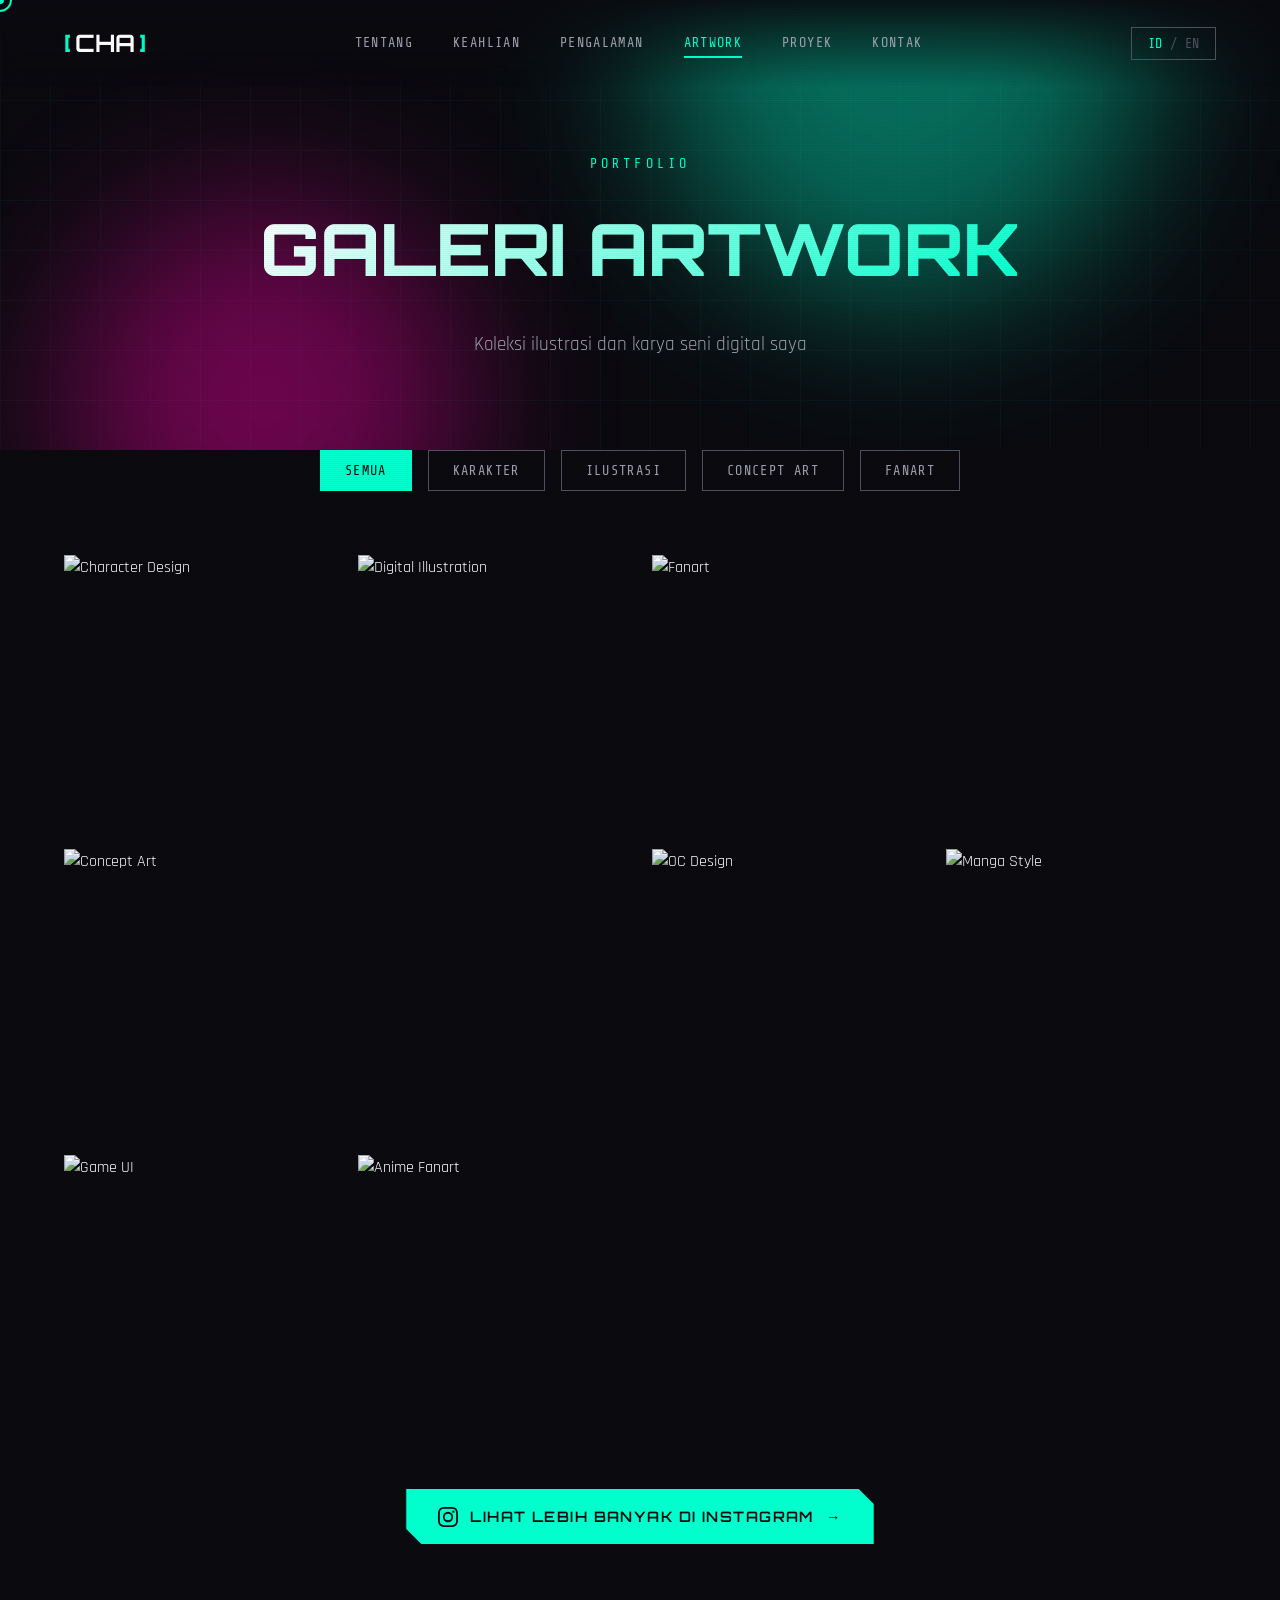
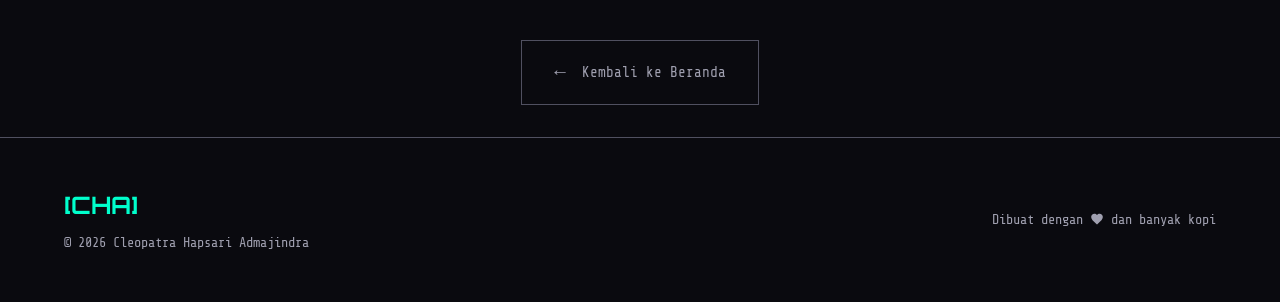
==== commit 49f17dc8: "first commit" ====
--- a/pages/artwork.html
+++ b/pages/artwork.html
@@ -1,380 +1,322 @@
 <!DOCTYPE html>
-<html lang="en">
+<html lang="id" data-lang="id">
 <head>
     <meta charset="UTF-8">
     <meta name="viewport" content="width=device-width, initial-scale=1.0">
-    <meta name="description" content="Artwork Gallery - Cleopatra Hapsari Admajindra | Digital Art, Illustrations, Character Design">
-    <meta name="author" content="Cleopatra Hapsari Admajindra">
-    <title>Artwork Gallery | Cleopatra Hapsari</title>
-    
-    <!-- Fonts -->
+    <title>Cleopatra Hapsari • Galeri Artwork</title>
     <link rel="preconnect" href="https://fonts.googleapis.com">
     <link rel="preconnect" href="https://fonts.gstatic.com" crossorigin>
-    <link href="https://fonts.googleapis.com/css2?family=Orbitron:wght@400;500;600;700;800;900&family=Space+Grotesk:wght@300;400;500;600;700&family=JetBrains+Mono:wght@300;400;500;600&display=swap" rel="stylesheet">
-    
-    <!-- Styles -->
-    <link rel="stylesheet" href="../css/ultra.css">
+    <link href="https://fonts.googleapis.com/css2?family=Orbitron:wght@400;500;600;700;800;900&family=Rajdhani:wght@300;400;500;600;700&family=Share+Tech+Mono&display=swap" rel="stylesheet">
+    <link rel="stylesheet" href="../css/style.css">
     <link rel="stylesheet" href="../css/pages.css">
-    
-    <!-- Favicon -->
-    <link rel="icon" type="image/svg+xml" href="data:image/svg+xml,%3Csvg xmlns='http://www.w3.org/2000/svg' viewBox='0 0 100 100'%3E%3Cpolygon points='50,5 95,27.5 95,72.5 50,95 5,72.5 5,27.5' fill='none' stroke='%2300ffcc' stroke-width='4'/%3E%3Ctext x='50' y='62' font-family='Arial Black' font-size='40' fill='%2300ffcc' text-anchor='middle'%3EC%3C/text%3E%3C/svg%3E">
 </head>
 <body>
     <!-- Custom Cursor -->
     <div class="cursor"></div>
-    <div class="cursor-dot"></div>
-    <canvas id="cursor-trail"></canvas>
-
-    <!-- Background Effects -->
-    <canvas id="particles-canvas"></canvas>
-    <div class="aurora-bg"></div>
-    <div class="grid-overlay"></div>
-    <div class="noise-overlay"></div>
+    <div class="cursor-trail"></div>
+
+    <!-- Scan Lines Overlay -->
     <div class="scanlines"></div>
 
     <!-- Navigation -->
     <nav class="nav">
         <a href="../index.html" class="nav-logo">
-            <svg class="logo-hex" viewBox="0 0 100 100" width="45" height="45">
-                <defs>
-                    <linearGradient id="logoGradPage" x1="0%" y1="0%" x2="100%" y2="100%">
-                        <stop offset="0%" style="stop-color:#00ffcc"/>
-                        <stop offset="50%" style="stop-color:#ff00aa"/>
-                        <stop offset="100%" style="stop-color:#7b2dff"/>
-                    </linearGradient>
-                    <filter id="glowPage">
-                        <feGaussianBlur stdDeviation="2" result="coloredBlur"/>
-                        <feMerge>
-                            <feMergeNode in="coloredBlur"/>
-                            <feMergeNode in="SourceGraphic"/>
-                        </feMerge>
-                    </filter>
-                </defs>
-                <polygon class="hex-shape" points="50,5 95,27.5 95,72.5 50,95 5,72.5 5,27.5" 
-                         fill="none" stroke="url(#logoGradPage)" stroke-width="3" filter="url(#glowPage)"/>
-                <text x="50" y="62" font-family="Orbitron, sans-serif" font-size="36" font-weight="900" 
-                      fill="url(#logoGradPage)" text-anchor="middle">C</text>
+            <span class="logo-bracket">[</span>
+            <span class="logo-text">CHA</span>
+            <span class="logo-bracket">]</span>
+        </a>
+        <ul class="nav-links">
+            <li><a href="../index.html#about"><span data-i18n="nav.about">TENTANG</span></a></li>
+            <li><a href="../index.html#skills"><span data-i18n="nav.skills">KEAHLIAN</span></a></li>
+            <li><a href="../index.html#experience"><span data-i18n="nav.experience">PENGALAMAN</span></a></li>
+            <li><a href="artwork.html" class="active"><span data-i18n="nav.artwork">ARTWORK</span></a></li>
+            <li><a href="projects.html"><span data-i18n="nav.projects">PROYEK</span></a></li>
+            <li><a href="../index.html#contact"><span data-i18n="nav.contact">KONTAK</span></a></li>
+        </ul>
+        <div class="nav-actions">
+            <button class="lang-toggle" id="langToggle">
+                <span class="lang-active">ID</span>
+                <span class="lang-divider">/</span>
+                <span class="lang-inactive">EN</span>
+            </button>
+            <button class="menu-toggle" id="menuToggle">
+                <span></span>
+                <span></span>
+                <span></span>
+            </button>
+        </div>
+    </nav>
+
+    <!-- Mobile Menu -->
+    <div class="mobile-menu" id="mobileMenu">
+        <ul class="mobile-nav-links">
+            <li><a href="../index.html#about"><span data-i18n="nav.about">TENTANG</span></a></li>
+            <li><a href="../index.html#skills"><span data-i18n="nav.skills">KEAHLIAN</span></a></li>
+            <li><a href="../index.html#experience"><span data-i18n="nav.experience">PENGALAMAN</span></a></li>
+            <li><a href="artwork.html"><span data-i18n="nav.artwork">ARTWORK</span></a></li>
+            <li><a href="projects.html"><span data-i18n="nav.projects">PROYEK</span></a></li>
+            <li><a href="../index.html#contact"><span data-i18n="nav.contact">KONTAK</span></a></li>
+        </ul>
+    </div>
+
+    <!-- Page Header -->
+    <section class="page-header">
+        <div class="page-header-bg">
+            <div class="grid-overlay"></div>
+            <div class="floating-shapes">
+                <div class="shape shape-1"></div>
+                <div class="shape shape-2"></div>
+            </div>
+        </div>
+        <div class="page-header-content">
+            <span class="page-label">PORTFOLIO</span>
+            <h1 class="page-title" data-i18n="artwork.title">GALERI ARTWORK</h1>
+            <p class="page-subtitle" data-i18n="artwork.subtitle">Koleksi ilustrasi dan karya seni digital saya</p>
+        </div>
+    </section>
+
+    <!-- Gallery Section -->
+    <section class="gallery-section">
+        <!-- Filter Tabs -->
+        <div class="filter-tabs">
+            <button class="filter-tab active" data-filter="all">
+                <span data-i18n="artwork.filter.all">Semua</span>
+            </button>
+            <button class="filter-tab" data-filter="character">
+                <span data-i18n="artwork.filter.character">Karakter</span>
+            </button>
+            <button class="filter-tab" data-filter="illustration">
+                <span data-i18n="artwork.filter.illustration">Ilustrasi</span>
+            </button>
+            <button class="filter-tab" data-filter="concept">
+                <span data-i18n="artwork.filter.concept">Concept Art</span>
+            </button>
+            <button class="filter-tab" data-filter="fanart">
+                <span data-i18n="artwork.filter.fanart">Fanart</span>
+            </button>
+        </div>
+
+        <!-- Artwork Grid -->
+        <div class="artwork-grid">
+            <!-- Artwork Item 1 -->
+            <div class="artwork-item" data-category="character">
+                <div class="artwork-image">
+                    <img src="https://images.unsplash.com/photo-1578632767115-351597cf2477?w=600&h=800&fit=crop" alt="Character Design">
+                    <div class="artwork-overlay">
+                        <div class="artwork-info">
+                            <h3>Amu - Character Design</h3>
+                            <p>Protagonist character untuk game Ophius Studio</p>
+                            <span class="artwork-tag">Character Design</span>
+                        </div>
+                        <button class="artwork-zoom">
+                            <svg viewBox="0 0 24 24" fill="none" stroke="currentColor" stroke-width="2">
+                                <circle cx="11" cy="11" r="8"/>
+                                <path d="M21 21l-4.35-4.35"/>
+                                <path d="M11 8v6M8 11h6"/>
+                            </svg>
+                        </button>
+                    </div>
+                </div>
+            </div>
+
+            <!-- Artwork Item 2 -->
+            <div class="artwork-item" data-category="illustration">
+                <div class="artwork-image">
+                    <img src="https://images.unsplash.com/photo-1618336753974-aae8e04506aa?w=600&h=600&fit=crop" alt="Digital Illustration">
+                    <div class="artwork-overlay">
+                        <div class="artwork-info">
+                            <h3>Digital Dreams</h3>
+                            <p>Ilustrasi digital dengan tema cyberpunk</p>
+                            <span class="artwork-tag">Illustration</span>
+                        </div>
+                        <button class="artwork-zoom">
+                            <svg viewBox="0 0 24 24" fill="none" stroke="currentColor" stroke-width="2">
+                                <circle cx="11" cy="11" r="8"/>
+                                <path d="M21 21l-4.35-4.35"/>
+                                <path d="M11 8v6M8 11h6"/>
+                            </svg>
+                        </button>
+                    </div>
+                </div>
+            </div>
+
+            <!-- Artwork Item 3 -->
+            <div class="artwork-item" data-category="fanart">
+                <div class="artwork-image">
+                    <img src="https://images.unsplash.com/photo-1560807707-8cc77767d783?w=600&h=800&fit=crop" alt="Fanart">
+                    <div class="artwork-overlay">
+                        <div class="artwork-info">
+                            <h3>Hoyoverse Fanart</h3>
+                            <p>Fan illustration untuk karakter game favorit</p>
+                            <span class="artwork-tag">Fanart</span>
+                        </div>
+                        <button class="artwork-zoom">
+                            <svg viewBox="0 0 24 24" fill="none" stroke="currentColor" stroke-width="2">
+                                <circle cx="11" cy="11" r="8"/>
+                                <path d="M21 21l-4.35-4.35"/>
+                                <path d="M11 8v6M8 11h6"/>
+                            </svg>
+                        </button>
+                    </div>
+                </div>
+            </div>
+
+            <!-- Artwork Item 4 -->
+            <div class="artwork-item large" data-category="concept">
+                <div class="artwork-image">
+                    <img src="https://images.unsplash.com/photo-1551103782-8ab07afd45c1?w=1200&h=800&fit=crop" alt="Concept Art">
+                    <div class="artwork-overlay">
+                        <div class="artwork-info">
+                            <h3>Environment Concept</h3>
+                            <p>Level design concept art untuk game project</p>
+                            <span class="artwork-tag">Concept Art</span>
+                        </div>
+                        <button class="artwork-zoom">
+                            <svg viewBox="0 0 24 24" fill="none" stroke="currentColor" stroke-width="2">
+                                <circle cx="11" cy="11" r="8"/>
+                                <path d="M21 21l-4.35-4.35"/>
+                                <path d="M11 8v6M8 11h6"/>
+                            </svg>
+                        </button>
+                    </div>
+                </div>
+            </div>
+
+            <!-- Artwork Item 5 -->
+            <div class="artwork-item" data-category="character">
+                <div class="artwork-image">
+                    <img src="https://images.unsplash.com/photo-1534447677768-be436bb09401?w=600&h=600&fit=crop" alt="OC Design">
+                    <div class="artwork-overlay">
+                        <div class="artwork-info">
+                            <h3>Original Character</h3>
+                            <p>Commission work - OC design</p>
+                            <span class="artwork-tag">Character Design</span>
+                        </div>
+                        <button class="artwork-zoom">
+                            <svg viewBox="0 0 24 24" fill="none" stroke="currentColor" stroke-width="2">
+                                <circle cx="11" cy="11" r="8"/>
+                                <path d="M21 21l-4.35-4.35"/>
+                                <path d="M11 8v6M8 11h6"/>
+                            </svg>
+                        </button>
+                    </div>
+                </div>
+            </div>
+
+            <!-- Artwork Item 6 -->
+            <div class="artwork-item" data-category="illustration">
+                <div class="artwork-image">
+                    <img src="https://images.unsplash.com/photo-1549490349-8643362247b5?w=600&h=800&fit=crop" alt="Manga Style">
+                    <div class="artwork-overlay">
+                        <div class="artwork-info">
+                            <h3>Manga Illustration</h3>
+                            <p>1st Place DINUSFEST 2021</p>
+                            <span class="artwork-tag">Illustration</span>
+                        </div>
+                        <button class="artwork-zoom">
+                            <svg viewBox="0 0 24 24" fill="none" stroke="currentColor" stroke-width="2">
+                                <circle cx="11" cy="11" r="8"/>
+                                <path d="M21 21l-4.35-4.35"/>
+                                <path d="M11 8v6M8 11h6"/>
+                            </svg>
+                        </button>
+                    </div>
+                </div>
+            </div>
+
+            <!-- Artwork Item 7 -->
+            <div class="artwork-item" data-category="concept">
+                <div class="artwork-image">
+                    <img src="https://images.unsplash.com/photo-1518709268805-4e9042af9f23?w=600&h=600&fit=crop" alt="Game UI">
+                    <div class="artwork-overlay">
+                        <div class="artwork-info">
+                            <h3>Game UI Design</h3>
+                            <p>User interface design untuk game project</p>
+                            <span class="artwork-tag">Concept Art</span>
+                        </div>
+                        <button class="artwork-zoom">
+                            <svg viewBox="0 0 24 24" fill="none" stroke="currentColor" stroke-width="2">
+                                <circle cx="11" cy="11" r="8"/>
+                                <path d="M21 21l-4.35-4.35"/>
+                                <path d="M11 8v6M8 11h6"/>
+                            </svg>
+                        </button>
+                    </div>
+                </div>
+            </div>
+
+            <!-- Artwork Item 8 -->
+            <div class="artwork-item" data-category="fanart">
+                <div class="artwork-image">
+                    <img src="https://images.unsplash.com/photo-1569701813229-33284b643e3c?w=600&h=800&fit=crop" alt="Anime Fanart">
+                    <div class="artwork-overlay">
+                        <div class="artwork-info">
+                            <h3>Anime Fanart</h3>
+                            <p>Ilustrasi karakter anime favorit</p>
+                            <span class="artwork-tag">Fanart</span>
+                        </div>
+                        <button class="artwork-zoom">
+                            <svg viewBox="0 0 24 24" fill="none" stroke="currentColor" stroke-width="2">
+                                <circle cx="11" cy="11" r="8"/>
+                                <path d="M21 21l-4.35-4.35"/>
+                                <path d="M11 8v6M8 11h6"/>
+                            </svg>
+                        </button>
+                    </div>
+                </div>
+            </div>
+        </div>
+
+        <!-- Instagram CTA -->
+        <div class="gallery-cta">
+            <a href="https://www.instagram.com/cleo_cpha/" target="_blank" class="btn btn-primary">
+                <svg viewBox="0 0 24 24" fill="currentColor" width="20" height="20">
+                    <path d="M12 2.163c3.204 0 3.584.012 4.85.07 3.252.148 4.771 1.691 4.919 4.919.058 1.265.069 1.645.069 4.849 0 3.205-.012 3.584-.069 4.849-.149 3.225-1.664 4.771-4.919 4.919-1.266.058-1.644.07-4.85.07-3.204 0-3.584-.012-4.849-.07-3.26-.149-4.771-1.699-4.919-4.92-.058-1.265-.07-1.644-.07-4.849 0-3.204.013-3.583.07-4.849.149-3.227 1.664-4.771 4.919-4.919 1.266-.057 1.645-.069 4.849-.069zM12 0C8.741 0 8.333.014 7.053.072 2.695.272.273 2.69.073 7.052.014 8.333 0 8.741 0 12c0 3.259.014 3.668.072 4.948.2 4.358 2.618 6.78 6.98 6.98C8.333 23.986 8.741 24 12 24c3.259 0 3.668-.014 4.948-.072 4.354-.2 6.782-2.618 6.979-6.98.059-1.28.073-1.689.073-4.948 0-3.259-.014-3.667-.072-4.947-.196-4.354-2.617-6.78-6.979-6.98C15.668.014 15.259 0 12 0zm0 5.838a6.162 6.162 0 100 12.324 6.162 6.162 0 000-12.324zM12 16a4 4 0 110-8 4 4 0 010 8zm6.406-11.845a1.44 1.44 0 100 2.881 1.44 1.44 0 000-2.881z"/>
+                </svg>
+                <span class="btn-text" data-i18n="artwork.cta">Lihat lebih banyak di Instagram</span>
+                <span class="btn-icon">→</span>
+                <span class="btn-glitch"></span>
+            </a>
+        </div>
+    </section>
+
+    <!-- Back Link -->
+    <div class="back-link">
+        <a href="../index.html" class="link-back">
+            <span class="link-arrow">←</span>
+            <span data-i18n="artwork.back">Kembali ke Beranda</span>
+        </a>
+    </div>
+
+    <!-- Footer -->
+    <footer class="footer">
+        <div class="footer-content">
+            <div class="footer-left">
+                <span class="footer-logo">[CHA]</span>
+                <p class="footer-text">© 2026 Cleopatra Hapsari Admajindra</p>
+            </div>
+            <div class="footer-right">
+                <span class="footer-note" data-i18n="footer.note">Dibuat dengan 💜 dan banyak kopi</span>
+            </div>
+        </div>
+    </footer>
+
+    <!-- Lightbox -->
+    <div class="lightbox" id="lightbox">
+        <button class="lightbox-close">
+            <svg viewBox="0 0 24 24" fill="none" stroke="currentColor" stroke-width="2">
+                <path d="M18 6L6 18M6 6l12 12"/>
             </svg>
-        </a>
-        
-        <div class="nav-links">
-            <a href="../index.html#home" class="nav-link" data-i18n="nav.home">Home</a>
-            <a href="../index.html#about" class="nav-link" data-i18n="nav.about">About</a>
-            <a href="../index.html#skills" class="nav-link" data-i18n="nav.skills">Skills</a>
-            <a href="../index.html#projects" class="nav-link" data-i18n="nav.projects">Projects</a>
-            <a href="artwork.html" class="nav-link active" data-i18n="nav.artwork">Artwork</a>
-            <a href="projects.html" class="nav-link" data-i18n="nav.webprojects">Web Projects</a>
-            <a href="../index.html#contact" class="nav-link" data-i18n="nav.contact">Contact</a>
-        </div>
-
-        <div class="nav-actions">
-            <div class="lang-switch">
-                <button class="lang-btn active" data-lang="en">EN</button>
-                <button class="lang-btn" data-lang="id">ID</button>
-            </div>
-        </div>
-
-        <button class="menu-toggle" aria-label="Toggle menu">
-            <span></span>
-            <span></span>
-            <span></span>
         </button>
-    </nav>
-
-    <!-- Page Container -->
-    <div class="page-container">
-        <!-- Page Hero -->
-        <section class="page-hero">
-            <a href="../index.html" class="back-button">
-                <svg viewBox="0 0 24 24" fill="none" stroke="currentColor" stroke-width="2">
-                    <path d="M19 12H5M12 19l-7-7 7-7"/>
-                </svg>
-                <span data-i18n="gallery.back">Back to Home</span>
-            </a>
-            
-            <h1 class="page-title glitch-text" data-text="Artwork Gallery" data-i18n="gallery.title">Artwork Gallery</h1>
-            <p class="page-subtitle" data-i18n="gallery.subtitle">Digital Art & Illustrations</p>
-        </section>
-
-        <!-- Filter Tabs -->
-        <div class="filter-container">
-            <button class="filter-btn active" data-filter="all" data-i18n="gallery.filter.all">All</button>
-            <button class="filter-btn" data-filter="illustration" data-i18n="gallery.filter.illustration">Illustration</button>
-            <button class="filter-btn" data-filter="character" data-i18n="gallery.filter.character">Character Design</button>
-            <button class="filter-btn" data-filter="fanart" data-i18n="gallery.filter.fanart">Fan Art</button>
-            <button class="filter-btn" data-filter="concept" data-i18n="gallery.filter.concept">Concept Art</button>
-        </div>
-
-        <!-- Gallery Grid -->
-        <div class="gallery-container">
-            <div class="gallery-grid">
-                <!-- Artwork 1 -->
-                <div class="gallery-item tilt-card" data-category="character">
-                    <img src="https://images.unsplash.com/photo-1618336753974-aae8e04506aa?w=600&h=800&fit=crop" 
-                         alt="Character Design" class="gallery-image" loading="lazy">
-                    <div class="gallery-overlay">
-                        <span class="gallery-category">Character Design</span>
-                        <h3 class="gallery-title">Cyber Samurai</h3>
-                        <p class="gallery-description">Futuristic warrior character design with neon accents and cybernetic enhancements.</p>
-                        <div class="gallery-actions">
-                            <a href="#" class="gallery-action-btn">View Full</a>
-                            <a href="https://instagram.com/canvas.noe" class="gallery-action-btn" target="_blank">More on IG</a>
-                        </div>
-                    </div>
-                </div>
-
-                <!-- Artwork 2 -->
-                <div class="gallery-item tilt-card" data-category="illustration">
-                    <img src="https://images.unsplash.com/photo-1633186710895-309db2eca9e4?w=600&h=600&fit=crop" 
-                         alt="Digital Illustration" class="gallery-image" loading="lazy">
-                    <div class="gallery-overlay">
-                        <span class="gallery-category">Illustration</span>
-                        <h3 class="gallery-title">Neon Dreams</h3>
-                        <p class="gallery-description">Vibrant digital illustration exploring themes of technology and nature.</p>
-                        <div class="gallery-actions">
-                            <a href="#" class="gallery-action-btn">View Full</a>
-                        </div>
-                    </div>
-                </div>
-
-                <!-- Artwork 3 -->
-                <div class="gallery-item tilt-card" data-category="fanart">
-                    <img src="https://images.unsplash.com/photo-1578632767115-351597cf2477?w=600&h=750&fit=crop" 
-                         alt="Fan Art" class="gallery-image" loading="lazy">
-                    <div class="gallery-overlay">
-                        <span class="gallery-category">Fan Art</span>
-                        <h3 class="gallery-title">Anime Tribute</h3>
-                        <p class="gallery-description">Tribute artwork inspired by classic and modern anime aesthetics.</p>
-                        <div class="gallery-actions">
-                            <a href="#" class="gallery-action-btn">View Full</a>
-                        </div>
-                    </div>
-                </div>
-
-                <!-- Artwork 4 -->
-                <div class="gallery-item tilt-card" data-category="concept">
-                    <img src="https://images.unsplash.com/photo-1614850715649-1d0106293bd1?w=600&h=800&fit=crop" 
-                         alt="Concept Art" class="gallery-image" loading="lazy">
-                    <div class="gallery-overlay">
-                        <span class="gallery-category">Concept Art</span>
-                        <h3 class="gallery-title">Floating City</h3>
-                        <p class="gallery-description">Environmental concept for a sci-fi game project featuring floating architecture.</p>
-                        <div class="gallery-actions">
-                            <a href="#" class="gallery-action-btn">View Full</a>
-                        </div>
-                    </div>
-                </div>
-
-                <!-- Artwork 5 -->
-                <div class="gallery-item tilt-card" data-category="character">
-                    <img src="https://images.unsplash.com/photo-1534447677768-be436bb09401?w=600&h=600&fit=crop" 
-                         alt="Character Design" class="gallery-image" loading="lazy">
-                    <div class="gallery-overlay">
-                        <span class="gallery-category">Character Design</span>
-                        <h3 class="gallery-title">Shadow Mage</h3>
-                        <p class="gallery-description">Dark fantasy character with magical abilities and mysterious aura.</p>
-                        <div class="gallery-actions">
-                            <a href="#" class="gallery-action-btn">View Full</a>
-                        </div>
-                    </div>
-                </div>
-
-                <!-- Artwork 6 -->
-                <div class="gallery-item tilt-card" data-category="illustration">
-                    <img src="https://images.unsplash.com/photo-1549317661-bd32c8ce0db2?w=600&h=750&fit=crop" 
-                         alt="Digital Art" class="gallery-image" loading="lazy">
-                    <div class="gallery-overlay">
-                        <span class="gallery-category">Illustration</span>
-                        <h3 class="gallery-title">Digital Storm</h3>
-                        <p class="gallery-description">Abstract digital painting exploring chaos and order in technology.</p>
-                        <div class="gallery-actions">
-                            <a href="#" class="gallery-action-btn">View Full</a>
-                        </div>
-                    </div>
-                </div>
-
-                <!-- Artwork 7 -->
-                <div class="gallery-item tilt-card" data-category="fanart">
-                    <img src="https://images.unsplash.com/photo-1560707303-4e980ce876ad?w=600&h=800&fit=crop" 
-                         alt="Fan Art" class="gallery-image" loading="lazy">
-                    <div class="gallery-overlay">
-                        <span class="gallery-category">Fan Art</span>
-                        <h3 class="gallery-title">Game Tribute</h3>
-                        <p class="gallery-description">Fan illustration celebrating beloved video game characters.</p>
-                        <div class="gallery-actions">
-                            <a href="#" class="gallery-action-btn">View Full</a>
-                        </div>
-                    </div>
-                </div>
-
-                <!-- Artwork 8 -->
-                <div class="gallery-item tilt-card" data-category="concept">
-                    <img src="https://images.unsplash.com/photo-1604076913837-52ab5629fba9?w=600&h=600&fit=crop" 
-                         alt="Concept Art" class="gallery-image" loading="lazy">
-                    <div class="gallery-overlay">
-                        <span class="gallery-category">Concept Art</span>
-                        <h3 class="gallery-title">Mech Warrior</h3>
-                        <p class="gallery-description">Mechanical design concept for action RPG project.</p>
-                        <div class="gallery-actions">
-                            <a href="#" class="gallery-action-btn">View Full</a>
-                        </div>
-                    </div>
-                </div>
-
-                <!-- Artwork 9 -->
-                <div class="gallery-item tilt-card" data-category="illustration">
-                    <img src="https://images.unsplash.com/photo-1558618666-fcd25c85cd64?w=600&h=750&fit=crop" 
-                         alt="Digital Art" class="gallery-image" loading="lazy">
-                    <div class="gallery-overlay">
-                        <span class="gallery-category">Illustration</span>
-                        <h3 class="gallery-title">Cosmic Journey</h3>
-                        <p class="gallery-description">Space-themed illustration with vibrant colors and ethereal elements.</p>
-                        <div class="gallery-actions">
-                            <a href="#" class="gallery-action-btn">View Full</a>
-                        </div>
-                    </div>
-                </div>
-            </div>
-        </div>
-
-        <!-- Lightbox -->
-        <div class="lightbox" id="lightbox">
-            <button class="lightbox-close">&times;</button>
-            <button class="lightbox-nav lightbox-prev">
-                <svg viewBox="0 0 24 24" fill="none" stroke="currentColor" stroke-width="2" width="24" height="24">
-                    <path d="M15 18l-6-6 6-6"/>
-                </svg>
-            </button>
-            <div class="lightbox-content">
-                <img src="" alt="" class="lightbox-image">
-                <div class="lightbox-info">
-                    <h3 class="lightbox-title"></h3>
-                    <p class="lightbox-counter"></p>
-                </div>
-            </div>
-            <button class="lightbox-nav lightbox-next">
-                <svg viewBox="0 0 24 24" fill="none" stroke="currentColor" stroke-width="2" width="24" height="24">
-                    <path d="M9 18l6-6-6-6"/>
-                </svg>
-            </button>
-        </div>
-
-        <!-- Footer -->
-        <footer class="page-footer">
-            <p class="page-footer-text">
-                <span data-i18n="footer.copyright">© 2025 Cleopatra Hapsari Admajindra. All rights reserved.</span>
-                <br>
-                <a href="https://instagram.com/canvas.noe" target="_blank" class="page-footer-link">@canvas.noe</a>
-            </p>
-        </footer>
+        <img src="" alt="" class="lightbox-image">
+        <div class="lightbox-info">
+            <h3 class="lightbox-title"></h3>
+            <p class="lightbox-desc"></p>
+        </div>
     </div>
 
-    <!-- VanillaTilt -->
-    <script src="https://cdnjs.cloudflare.com/ajax/libs/vanilla-tilt/1.8.1/vanilla-tilt.min.js"></script>
-    
-    <!-- Scripts -->
-    <script src="../js/ultra.js"></script>
     <script src="../js/i18n.js"></script>
-    
-    <!-- Gallery Script -->
-    <script>
-        // Filter functionality
-        const filterBtns = document.querySelectorAll('.filter-btn');
-        const galleryItems = document.querySelectorAll('.gallery-item');
-        
-        filterBtns.forEach(btn => {
-            btn.addEventListener('click', () => {
-                // Update active button
-                filterBtns.forEach(b => b.classList.remove('active'));
-                btn.classList.add('active');
-                
-                const filter = btn.dataset.filter;
-                
-                galleryItems.forEach((item, index) => {
-                    const category = item.dataset.category;
-                    const shouldShow = filter === 'all' || category === filter;
-                    
-                    if (shouldShow) {
-                        item.style.display = 'block';
-                        item.style.animation = 'none';
-                        item.offsetHeight; // Trigger reflow
-                        item.style.animation = `fadeInUp 0.6s forwards ${index * 0.05}s`;
-                    } else {
-                        item.style.display = 'none';
-                    }
-                });
-            });
-        });
-        
-        // Lightbox functionality
-        const lightbox = document.getElementById('lightbox');
-        const lightboxImg = lightbox.querySelector('.lightbox-image');
-        const lightboxTitle = lightbox.querySelector('.lightbox-title');
-        const lightboxCounter = lightbox.querySelector('.lightbox-counter');
-        const lightboxClose = lightbox.querySelector('.lightbox-close');
-        const lightboxPrev = lightbox.querySelector('.lightbox-prev');
-        const lightboxNext = lightbox.querySelector('.lightbox-next');
-        
-        let currentIndex = 0;
-        let visibleItems = [];
-        
-        function updateVisibleItems() {
-            visibleItems = Array.from(galleryItems).filter(item => item.style.display !== 'none');
-        }
-        
-        function openLightbox(index) {
-            updateVisibleItems();
-            currentIndex = index;
-            const item = visibleItems[index];
-            const img = item.querySelector('.gallery-image');
-            const title = item.querySelector('.gallery-title').textContent;
-            
-            lightboxImg.src = img.src;
-            lightboxTitle.textContent = title;
-            lightboxCounter.textContent = `${index + 1} / ${visibleItems.length}`;
-            lightbox.classList.add('active');
-            document.body.style.overflow = 'hidden';
-        }
-        
-        function closeLightbox() {
-            lightbox.classList.remove('active');
-            document.body.style.overflow = '';
-        }
-        
-        function navigate(direction) {
-            updateVisibleItems();
-            currentIndex = (currentIndex + direction + visibleItems.length) % visibleItems.length;
-            const item = visibleItems[currentIndex];
-            const img = item.querySelector('.gallery-image');
-            const title = item.querySelector('.gallery-title').textContent;
-            
-            lightboxImg.src = img.src;
-            lightboxTitle.textContent = title;
-            lightboxCounter.textContent = `${currentIndex + 1} / ${visibleItems.length}`;
-        }
-        
-        // Event listeners
-        galleryItems.forEach((item, index) => {
-            item.addEventListener('click', () => openLightbox(index));
-        });
-        
-        lightboxClose.addEventListener('click', closeLightbox);
-        lightboxPrev.addEventListener('click', () => navigate(-1));
-        lightboxNext.addEventListener('click', () => navigate(1));
-        
-        lightbox.addEventListener('click', (e) => {
-            if (e.target === lightbox) closeLightbox();
-        });
-        
-        document.addEventListener('keydown', (e) => {
-            if (!lightbox.classList.contains('active')) return;
-            if (e.key === 'Escape') closeLightbox();
-            if (e.key === 'ArrowLeft') navigate(-1);
-            if (e.key === 'ArrowRight') navigate(1);
-        });
-        
-        // Initialize visible items
-        updateVisibleItems();
-    </script>
+    <script src="../js/main.js"></script>
+    <script src="../js/gallery.js"></script>
 </body>
 </html>
--- a/css/style.css
+++ b/css/style.css
@@ -0,0 +1,1840 @@
+/* =====================================================
+   CLEOPATRA PORTFOLIO - CYBERPUNK GAMING THEME
+   ===================================================== */
+
+:root {
+    /* Core Colors */
+    --bg-primary: #0a0a0f;
+    --bg-secondary: #12121a;
+    --bg-tertiary: #1a1a25;
+    
+    /* Accent Colors - Cyberpunk Palette */
+    --accent-primary: #00ffcc;
+    --accent-secondary: #ff00aa;
+    --accent-tertiary: #7b2dff;
+    --accent-warning: #ffcc00;
+    
+    /* Text Colors */
+    --text-primary: #ffffff;
+    --text-secondary: #a0a0b0;
+    --text-muted: #505060;
+    
+    /* Gradients */
+    --gradient-primary: linear-gradient(135deg, var(--accent-primary), var(--accent-tertiary));
+    --gradient-secondary: linear-gradient(135deg, var(--accent-secondary), var(--accent-tertiary));
+    --gradient-glow: linear-gradient(180deg, rgba(0, 255, 204, 0.15), transparent);
+    
+    /* Effects */
+    --glow-primary: 0 0 20px rgba(0, 255, 204, 0.5);
+    --glow-secondary: 0 0 20px rgba(255, 0, 170, 0.5);
+    
+    /* Typography */
+    --font-display: 'Orbitron', sans-serif;
+    --font-body: 'Rajdhani', sans-serif;
+    --font-mono: 'Share Tech Mono', monospace;
+    
+    /* Spacing */
+    --section-padding: clamp(4rem, 10vw, 8rem);
+}
+
+/* Reset & Base */
+*, *::before, *::after {
+    margin: 0;
+    padding: 0;
+    box-sizing: border-box;
+}
+
+html {
+    scroll-behavior: smooth;
+    font-size: 16px;
+}
+
+body {
+    font-family: var(--font-body);
+    background: var(--bg-primary);
+    color: var(--text-primary);
+    overflow-x: hidden;
+    cursor: none;
+    line-height: 1.6;
+}
+
+a {
+    color: inherit;
+    text-decoration: none;
+}
+
+img {
+    max-width: 100%;
+    display: block;
+}
+
+/* Custom Cursor */
+.cursor {
+    width: 24px;
+    height: 24px;
+    border: 2px solid var(--accent-primary);
+    border-radius: 50%;
+    position: fixed;
+    pointer-events: none;
+    z-index: 10000;
+    transition: transform 0.2s ease, border-color 0.2s ease;
+    mix-blend-mode: difference;
+}
+
+.cursor-trail {
+    width: 8px;
+    height: 8px;
+    background: var(--accent-primary);
+    border-radius: 50%;
+    position: fixed;
+    pointer-events: none;
+    z-index: 9999;
+    transition: transform 0.1s ease;
+}
+
+.cursor.hover {
+    transform: scale(2);
+    border-color: var(--accent-secondary);
+}
+
+/* Scanlines Overlay */
+.scanlines {
+    position: fixed;
+    top: 0;
+    left: 0;
+    width: 100%;
+    height: 100%;
+    pointer-events: none;
+    z-index: 9998;
+    background: repeating-linear-gradient(
+        0deg,
+        rgba(0, 0, 0, 0.03),
+        rgba(0, 0, 0, 0.03) 1px,
+        transparent 1px,
+        transparent 2px
+    );
+    animation: scanlines 0.1s linear infinite;
+}
+
+@keyframes scanlines {
+    0% { background-position: 0 0; }
+    100% { background-position: 0 4px; }
+}
+
+/* Loader */
+.loader {
+    position: fixed;
+    top: 0;
+    left: 0;
+    width: 100%;
+    height: 100%;
+    background: var(--bg-primary);
+    display: flex;
+    align-items: center;
+    justify-content: center;
+    z-index: 10001;
+    transition: opacity 0.5s ease, visibility 0.5s ease;
+}
+
+.loader.hidden {
+    opacity: 0;
+    visibility: hidden;
+}
+
+.loader-content {
+    text-align: center;
+}
+
+.loader-glitch {
+    font-family: var(--font-display);
+    font-size: 3rem;
+    font-weight: 700;
+    color: var(--accent-primary);
+    position: relative;
+    animation: glitch 1s infinite;
+}
+
+.loader-glitch::before,
+.loader-glitch::after {
+    content: attr(data-text);
+    position: absolute;
+    left: 0;
+    top: 0;
+    width: 100%;
+}
+
+.loader-glitch::before {
+    animation: glitch-1 0.3s infinite;
+    color: var(--accent-secondary);
+    clip-path: polygon(0 0, 100% 0, 100% 45%, 0 45%);
+}
+
+.loader-glitch::after {
+    animation: glitch-2 0.3s infinite;
+    color: var(--accent-tertiary);
+    clip-path: polygon(0 55%, 100% 55%, 100% 100%, 0 100%);
+}
+
+@keyframes glitch-1 {
+    0%, 100% { transform: translateX(0); }
+    20% { transform: translateX(-3px); }
+    40% { transform: translateX(3px); }
+    60% { transform: translateX(-3px); }
+    80% { transform: translateX(3px); }
+}
+
+@keyframes glitch-2 {
+    0%, 100% { transform: translateX(0); }
+    20% { transform: translateX(3px); }
+    40% { transform: translateX(-3px); }
+    60% { transform: translateX(3px); }
+    80% { transform: translateX(-3px); }
+}
+
+.loader-bar {
+    width: 200px;
+    height: 4px;
+    background: var(--bg-tertiary);
+    margin: 2rem auto 1rem;
+    position: relative;
+    overflow: hidden;
+}
+
+.loader-progress {
+    height: 100%;
+    background: var(--gradient-primary);
+    width: 0%;
+    transition: width 0.1s ease;
+}
+
+.loader-percent {
+    font-family: var(--font-mono);
+    font-size: 1rem;
+    color: var(--accent-primary);
+}
+
+/* Navigation */
+.nav {
+    position: fixed;
+    top: 0;
+    left: 0;
+    width: 100%;
+    padding: 1.5rem 4rem;
+    display: flex;
+    justify-content: space-between;
+    align-items: center;
+    z-index: 1000;
+    background: linear-gradient(180deg, rgba(10, 10, 15, 0.9), transparent);
+    backdrop-filter: blur(10px);
+}
+
+.nav-logo {
+    font-family: var(--font-display);
+    font-size: 1.5rem;
+    font-weight: 700;
+    display: flex;
+    align-items: center;
+    gap: 0.25rem;
+}
+
+.logo-bracket {
+    color: var(--accent-primary);
+}
+
+.logo-text {
+    color: var(--text-primary);
+}
+
+.nav-links {
+    display: flex;
+    gap: 2.5rem;
+    list-style: none;
+}
+
+.nav-links a {
+    font-family: var(--font-mono);
+    font-size: 0.85rem;
+    color: var(--text-secondary);
+    text-transform: uppercase;
+    letter-spacing: 0.1em;
+    position: relative;
+    padding: 0.5rem 0;
+    transition: color 0.3s ease;
+}
+
+.nav-links a::after {
+    content: '';
+    position: absolute;
+    bottom: 0;
+    left: 0;
+    width: 0;
+    height: 2px;
+    background: var(--accent-primary);
+    transition: width 0.3s ease;
+}
+
+.nav-links a:hover {
+    color: var(--accent-primary);
+}
+
+.nav-links a:hover::after {
+    width: 100%;
+}
+
+.nav-actions {
+    display: flex;
+    align-items: center;
+    gap: 1.5rem;
+}
+
+.lang-toggle {
+    font-family: var(--font-mono);
+    font-size: 0.85rem;
+    background: transparent;
+    border: 1px solid var(--text-muted);
+    padding: 0.5rem 1rem;
+    color: var(--text-primary);
+    cursor: none;
+    transition: all 0.3s ease;
+    display: flex;
+    align-items: center;
+    gap: 0.5rem;
+}
+
+.lang-toggle:hover {
+    border-color: var(--accent-primary);
+    box-shadow: var(--glow-primary);
+}
+
+.lang-active {
+    color: var(--accent-primary);
+}
+
+.lang-inactive {
+    color: var(--text-muted);
+}
+
+.lang-divider {
+    color: var(--text-muted);
+}
+
+.menu-toggle {
+    display: none;
+    flex-direction: column;
+    gap: 5px;
+    background: none;
+    border: none;
+    cursor: none;
+    padding: 0.5rem;
+}
+
+.menu-toggle span {
+    width: 25px;
+    height: 2px;
+    background: var(--text-primary);
+    transition: all 0.3s ease;
+}
+
+.menu-toggle.active span:nth-child(1) {
+    transform: rotate(45deg) translate(5px, 5px);
+}
+
+.menu-toggle.active span:nth-child(2) {
+    opacity: 0;
+}
+
+.menu-toggle.active span:nth-child(3) {
+    transform: rotate(-45deg) translate(5px, -5px);
+}
+
+/* Mobile Menu */
+.mobile-menu {
+    position: fixed;
+    top: 0;
+    left: 0;
+    width: 100%;
+    height: 100vh;
+    background: var(--bg-primary);
+    z-index: 999;
+    display: flex;
+    align-items: center;
+    justify-content: center;
+    opacity: 0;
+    visibility: hidden;
+    transition: all 0.4s ease;
+}
+
+.mobile-menu.active {
+    opacity: 1;
+    visibility: visible;
+}
+
+.mobile-nav-links {
+    list-style: none;
+    text-align: center;
+}
+
+.mobile-nav-links li {
+    margin: 1.5rem 0;
+}
+
+.mobile-nav-links a {
+    font-family: var(--font-display);
+    font-size: 2rem;
+    color: var(--text-primary);
+    transition: color 0.3s ease;
+}
+
+.mobile-nav-links a:hover {
+    color: var(--accent-primary);
+}
+
+/* Hero Section */
+.hero {
+    min-height: 100vh;
+    display: grid;
+    grid-template-columns: 1fr 1fr;
+    align-items: center;
+    padding: 0 4rem;
+    position: relative;
+    overflow: hidden;
+}
+
+.hero-bg {
+    position: absolute;
+    top: 0;
+    left: 0;
+    width: 100%;
+    height: 100%;
+    z-index: -1;
+}
+
+.grid-overlay {
+    position: absolute;
+    top: 0;
+    left: 0;
+    width: 100%;
+    height: 100%;
+    background-image: 
+        linear-gradient(rgba(0, 255, 204, 0.03) 1px, transparent 1px),
+        linear-gradient(90deg, rgba(0, 255, 204, 0.03) 1px, transparent 1px);
+    background-size: 50px 50px;
+    perspective: 500px;
+    animation: gridMove 20s linear infinite;
+}
+
+@keyframes gridMove {
+    0% { background-position: 0 0; }
+    100% { background-position: 50px 50px; }
+}
+
+.floating-shapes {
+    position: absolute;
+    width: 100%;
+    height: 100%;
+}
+
+.shape {
+    position: absolute;
+    border-radius: 50%;
+    filter: blur(80px);
+    opacity: 0.4;
+    animation: float 15s ease-in-out infinite;
+}
+
+.shape-1 {
+    width: 500px;
+    height: 500px;
+    background: var(--accent-primary);
+    top: -200px;
+    right: 10%;
+}
+
+.shape-2 {
+    width: 400px;
+    height: 400px;
+    background: var(--accent-secondary);
+    bottom: -150px;
+    left: 5%;
+    animation-delay: -5s;
+}
+
+.shape-3 {
+    width: 300px;
+    height: 300px;
+    background: var(--accent-tertiary);
+    top: 40%;
+    left: 30%;
+    animation-delay: -10s;
+}
+
+.shape-4 {
+    width: 200px;
+    height: 200px;
+    background: var(--accent-warning);
+    bottom: 20%;
+    right: 20%;
+    animation-delay: -7s;
+}
+
+@keyframes float {
+    0%, 100% { transform: translate(0, 0) scale(1); }
+    25% { transform: translate(30px, -30px) scale(1.05); }
+    50% { transform: translate(-20px, 20px) scale(0.95); }
+    75% { transform: translate(20px, 30px) scale(1.02); }
+}
+
+/* Hero Content */
+.hero-content {
+    padding-right: 4rem;
+}
+
+.hero-status {
+    display: inline-flex;
+    align-items: center;
+    gap: 0.75rem;
+    padding: 0.5rem 1rem;
+    background: rgba(0, 255, 204, 0.1);
+    border: 1px solid var(--accent-primary);
+    margin-bottom: 2rem;
+    animation: fadeInUp 1s ease 0.2s both;
+}
+
+.status-dot {
+    width: 8px;
+    height: 8px;
+    background: var(--accent-primary);
+    border-radius: 50%;
+    animation: pulse 2s ease infinite;
+}
+
+@keyframes pulse {
+    0%, 100% { opacity: 1; transform: scale(1); }
+    50% { opacity: 0.5; transform: scale(1.2); }
+}
+
+.status-text {
+    font-family: var(--font-mono);
+    font-size: 0.75rem;
+    color: var(--accent-primary);
+    letter-spacing: 0.1em;
+}
+
+.hero-intro {
+    margin-bottom: 1rem;
+    animation: fadeInUp 1s ease 0.3s both;
+}
+
+.intro-label {
+    font-family: var(--font-mono);
+    font-size: 1rem;
+    color: var(--text-secondary);
+}
+
+.hero-title {
+    margin-bottom: 1.5rem;
+}
+
+.title-line {
+    display: block;
+    overflow: hidden;
+}
+
+.title-word {
+    font-family: var(--font-display);
+    font-size: clamp(3rem, 8vw, 6rem);
+    font-weight: 800;
+    line-height: 1.1;
+    display: inline-block;
+    animation: revealText 1s ease both;
+}
+
+.title-line:nth-child(1) .title-word { animation-delay: 0.4s; }
+.title-line:nth-child(2) .title-word { animation-delay: 0.6s; }
+
+@keyframes revealText {
+    from { 
+        opacity: 0;
+        transform: translateY(100%);
+    }
+    to {
+        opacity: 1;
+        transform: translateY(0);
+    }
+}
+
+.title-word.outline {
+    color: transparent;
+    -webkit-text-stroke: 2px var(--accent-primary);
+}
+
+.glitch-text {
+    position: relative;
+}
+
+.glitch-text::before,
+.glitch-text::after {
+    content: attr(data-text);
+    position: absolute;
+    left: 0;
+    top: 0;
+    opacity: 0.8;
+}
+
+.glitch-text::before {
+    animation: glitch-1 3s infinite;
+    color: var(--accent-secondary);
+    clip-path: polygon(0 0, 100% 0, 100% 33%, 0 33%);
+}
+
+.glitch-text::after {
+    animation: glitch-2 3s infinite;
+    color: var(--accent-tertiary);
+    clip-path: polygon(0 67%, 100% 67%, 100% 100%, 0 100%);
+}
+
+.hero-roles {
+    margin-bottom: 1.5rem;
+    animation: fadeInUp 1s ease 0.7s both;
+}
+
+.role-carousel {
+    height: 2rem;
+    overflow: hidden;
+    position: relative;
+}
+
+.role {
+    font-family: var(--font-display);
+    font-size: 1.25rem;
+    color: var(--accent-primary);
+    display: block;
+    position: absolute;
+    opacity: 0;
+    transform: translateY(100%);
+    transition: all 0.5s ease;
+}
+
+.role.active {
+    opacity: 1;
+    transform: translateY(0);
+}
+
+.hero-desc {
+    font-size: 1.1rem;
+    color: var(--text-secondary);
+    max-width: 500px;
+    margin-bottom: 2rem;
+    animation: fadeInUp 1s ease 0.8s both;
+}
+
+.hero-cta {
+    display: flex;
+    gap: 1.5rem;
+    margin-bottom: 3rem;
+    animation: fadeInUp 1s ease 0.9s both;
+}
+
+/* Buttons */
+.btn {
+    display: inline-flex;
+    align-items: center;
+    gap: 1rem;
+    padding: 1rem 2rem;
+    font-family: var(--font-display);
+    font-size: 0.9rem;
+    font-weight: 600;
+    text-transform: uppercase;
+    letter-spacing: 0.1em;
+    position: relative;
+    overflow: hidden;
+    transition: all 0.3s ease;
+}
+
+.btn-primary {
+    background: var(--accent-primary);
+    color: var(--bg-primary);
+    clip-path: polygon(0 0, calc(100% - 15px) 0, 100% 15px, 100% 100%, 15px 100%, 0 calc(100% - 15px));
+}
+
+.btn-primary:hover {
+    transform: translateY(-3px);
+    box-shadow: var(--glow-primary);
+}
+
+.btn-primary .btn-glitch {
+    position: absolute;
+    top: 0;
+    left: -100%;
+    width: 100%;
+    height: 100%;
+    background: linear-gradient(90deg, transparent, rgba(255,255,255,0.3), transparent);
+    transition: left 0.5s ease;
+}
+
+.btn-primary:hover .btn-glitch {
+    left: 100%;
+}
+
+.btn-secondary {
+    background: transparent;
+    color: var(--text-primary);
+    border: 1px solid var(--text-muted);
+    position: relative;
+}
+
+.btn-secondary:hover {
+    border-color: var(--accent-primary);
+    color: var(--accent-primary);
+}
+
+.btn-corner {
+    position: absolute;
+    width: 10px;
+    height: 10px;
+    border-color: var(--accent-primary);
+    border-style: solid;
+    transition: all 0.3s ease;
+    opacity: 0;
+}
+
+.btn-secondary:hover .btn-corner {
+    opacity: 1;
+}
+
+.btn-corner-tl { top: -1px; left: -1px; border-width: 2px 0 0 2px; }
+.btn-corner-tr { top: -1px; right: -1px; border-width: 2px 2px 0 0; }
+.btn-corner-bl { bottom: -1px; left: -1px; border-width: 0 0 2px 2px; }
+.btn-corner-br { bottom: -1px; right: -1px; border-width: 0 2px 2px 0; }
+
+.hero-stats {
+    display: flex;
+    align-items: center;
+    gap: 2rem;
+    animation: fadeInUp 1s ease 1s both;
+}
+
+.stat-item {
+    text-align: center;
+}
+
+.stat-number {
+    font-family: var(--font-display);
+    font-size: 2.5rem;
+    font-weight: 700;
+    color: var(--accent-primary);
+    line-height: 1;
+}
+
+.stat-plus {
+    font-family: var(--font-display);
+    font-size: 2rem;
+    color: var(--accent-primary);
+}
+
+.stat-label {
+    font-family: var(--font-mono);
+    font-size: 0.75rem;
+    color: var(--text-secondary);
+    text-transform: uppercase;
+    letter-spacing: 0.05em;
+}
+
+.stat-divider {
+    width: 1px;
+    height: 40px;
+    background: var(--text-muted);
+}
+
+/* Hero Image */
+.hero-image {
+    display: flex;
+    justify-content: center;
+    align-items: center;
+    position: relative;
+    animation: fadeInRight 1s ease 0.5s both;
+}
+
+.image-frame {
+    position: relative;
+    width: 400px;
+    height: 500px;
+}
+
+.frame-corner {
+    position: absolute;
+    width: 30px;
+    height: 30px;
+    border-color: var(--accent-primary);
+    border-style: solid;
+    z-index: 2;
+}
+
+.frame-tl { top: 0; left: 0; border-width: 3px 0 0 3px; }
+.frame-tr { top: 0; right: 0; border-width: 3px 3px 0 0; }
+.frame-bl { bottom: 0; left: 0; border-width: 0 0 3px 3px; }
+.frame-br { bottom: 0; right: 0; border-width: 0 3px 3px 0; }
+
+.image-wrapper {
+    width: 100%;
+    height: 100%;
+    overflow: hidden;
+    position: relative;
+}
+
+.profile-img {
+    width: 100%;
+    height: 100%;
+    object-fit: cover;
+    filter: grayscale(20%) contrast(1.1);
+    transition: all 0.5s ease;
+}
+
+.image-frame:hover .profile-img {
+    filter: grayscale(0%) contrast(1);
+    transform: scale(1.05);
+}
+
+.image-overlay {
+    position: absolute;
+    top: 0;
+    left: 0;
+    width: 100%;
+    height: 100%;
+    background: linear-gradient(135deg, rgba(0, 255, 204, 0.2), rgba(255, 0, 170, 0.2));
+    mix-blend-mode: overlay;
+    pointer-events: none;
+}
+
+.image-glitch {
+    position: absolute;
+    top: 0;
+    left: 0;
+    width: 100%;
+    height: 100%;
+    background: linear-gradient(90deg, transparent 0%, var(--accent-primary) 50%, transparent 100%);
+    opacity: 0;
+    animation: imageGlitch 5s ease infinite;
+}
+
+@keyframes imageGlitch {
+    0%, 90%, 100% { opacity: 0; transform: translateX(-100%); }
+    92% { opacity: 0.3; transform: translateX(100%); }
+}
+
+.image-data {
+    position: absolute;
+    bottom: 20px;
+    left: 20px;
+    z-index: 3;
+}
+
+.data-line {
+    display: block;
+    font-family: var(--font-mono);
+    font-size: 0.7rem;
+    color: var(--accent-primary);
+    background: rgba(0, 0, 0, 0.7);
+    padding: 0.25rem 0.5rem;
+    margin-bottom: 0.25rem;
+}
+
+.image-decoration {
+    position: absolute;
+    width: 500px;
+    height: 500px;
+    top: 50%;
+    left: 50%;
+    transform: translate(-50%, -50%);
+    z-index: -1;
+}
+
+.deco-circle {
+    width: 100%;
+    height: 100%;
+    color: var(--accent-primary);
+    animation: rotate 30s linear infinite;
+}
+
+@keyframes rotate {
+    from { transform: rotate(0deg); }
+    to { transform: rotate(360deg); }
+}
+
+/* Scroll Indicator */
+.scroll-indicator {
+    position: absolute;
+    bottom: 3rem;
+    left: 50%;
+    transform: translateX(-50%);
+    display: flex;
+    flex-direction: column;
+    align-items: center;
+    gap: 0.5rem;
+}
+
+.scroll-line {
+    width: 1px;
+    height: 60px;
+    background: linear-gradient(180deg, var(--accent-primary), transparent);
+    animation: scrollPulse 2s ease infinite;
+}
+
+@keyframes scrollPulse {
+    0%, 100% { transform: scaleY(1); opacity: 1; }
+    50% { transform: scaleY(0.5); opacity: 0.5; }
+}
+
+.scroll-text {
+    font-family: var(--font-mono);
+    font-size: 0.7rem;
+    color: var(--text-muted);
+    letter-spacing: 0.2em;
+    writing-mode: vertical-rl;
+}
+
+/* Hero Socials */
+.hero-socials {
+    position: absolute;
+    right: 4rem;
+    top: 50%;
+    transform: translateY(-50%);
+    display: flex;
+    flex-direction: column;
+    gap: 1.5rem;
+}
+
+.social-link {
+    width: 40px;
+    height: 40px;
+    display: flex;
+    align-items: center;
+    justify-content: center;
+    border: 1px solid var(--text-muted);
+    color: var(--text-secondary);
+    transition: all 0.3s ease;
+}
+
+.social-link:hover {
+    border-color: var(--accent-primary);
+    color: var(--accent-primary);
+    box-shadow: var(--glow-primary);
+}
+
+.social-link svg {
+    width: 18px;
+    height: 18px;
+}
+
+/* Section Header */
+.section-header {
+    display: flex;
+    align-items: center;
+    gap: 1.5rem;
+    margin-bottom: 4rem;
+}
+
+.section-header.center {
+    justify-content: center;
+    flex-direction: column;
+    text-align: center;
+}
+
+.section-number {
+    font-family: var(--font-display);
+    font-size: 1rem;
+    color: var(--accent-primary);
+}
+
+.section-title {
+    font-family: var(--font-display);
+    font-size: clamp(2rem, 5vw, 3rem);
+    font-weight: 700;
+    letter-spacing: 0.05em;
+}
+
+.section-line {
+    flex: 1;
+    height: 1px;
+    background: linear-gradient(90deg, var(--text-muted), transparent);
+}
+
+.section-header.center .section-line {
+    width: 100px;
+    background: linear-gradient(90deg, transparent, var(--text-muted), transparent);
+}
+
+/* About Section */
+.about {
+    padding: var(--section-padding) 4rem;
+    position: relative;
+}
+
+.about-content {
+    display: grid;
+    grid-template-columns: 1.5fr 1fr;
+    gap: 4rem;
+}
+
+/* Terminal Window */
+.terminal-window {
+    background: var(--bg-secondary);
+    border: 1px solid var(--text-muted);
+    overflow: hidden;
+}
+
+.terminal-header {
+    display: flex;
+    align-items: center;
+    gap: 0.5rem;
+    padding: 1rem 1.5rem;
+    background: var(--bg-tertiary);
+    border-bottom: 1px solid var(--text-muted);
+}
+
+.terminal-dot {
+    width: 12px;
+    height: 12px;
+    border-radius: 50%;
+    background: var(--text-muted);
+}
+
+.terminal-dot:nth-child(1) { background: #ff5f56; }
+.terminal-dot:nth-child(2) { background: #ffbd2e; }
+.terminal-dot:nth-child(3) { background: #27c93f; }
+
+.terminal-title {
+    font-family: var(--font-mono);
+    font-size: 0.8rem;
+    color: var(--text-secondary);
+    margin-left: auto;
+}
+
+.terminal-body {
+    padding: 1.5rem;
+}
+
+.terminal-line {
+    font-family: var(--font-mono);
+    font-size: 0.9rem;
+    margin-bottom: 0.5rem;
+}
+
+.terminal-prompt {
+    color: var(--accent-primary);
+    margin-right: 0.5rem;
+}
+
+.terminal-command {
+    color: var(--accent-secondary);
+}
+
+.terminal-output {
+    font-family: var(--font-body);
+    font-size: 1rem;
+    color: var(--text-secondary);
+    margin-bottom: 1.5rem;
+    padding-left: 1rem;
+    border-left: 2px solid var(--text-muted);
+    line-height: 1.8;
+}
+
+.terminal-cursor {
+    color: var(--accent-primary);
+    animation: blink 1s step-end infinite;
+}
+
+@keyframes blink {
+    50% { opacity: 0; }
+}
+
+/* About Info Cards */
+.about-info {
+    display: grid;
+    grid-template-columns: 1fr 1fr;
+    gap: 1.5rem;
+}
+
+.info-card {
+    background: var(--bg-secondary);
+    border: 1px solid var(--text-muted);
+    padding: 1.5rem;
+    display: flex;
+    gap: 1rem;
+    transition: all 0.3s ease;
+}
+
+.info-card:hover {
+    border-color: var(--accent-primary);
+    transform: translateY(-5px);
+}
+
+.info-icon {
+    font-size: 2rem;
+}
+
+.info-content h4 {
+    font-family: var(--font-mono);
+    font-size: 0.75rem;
+    color: var(--accent-primary);
+    margin-bottom: 0.5rem;
+    letter-spacing: 0.1em;
+}
+
+.info-content p {
+    font-size: 1rem;
+    color: var(--text-primary);
+    margin-bottom: 0.25rem;
+}
+
+.info-detail {
+    font-family: var(--font-mono);
+    font-size: 0.8rem;
+    color: var(--text-secondary);
+}
+
+/* Skills Section */
+.skills {
+    padding: var(--section-padding) 4rem;
+    background: var(--bg-secondary);
+}
+
+.skills-grid {
+    display: grid;
+    grid-template-columns: repeat(3, 1fr);
+    gap: 2rem;
+}
+
+.skill-category {
+    background: var(--bg-primary);
+    border: 1px solid var(--text-muted);
+    padding: 2rem;
+    transition: all 0.3s ease;
+}
+
+.skill-category:hover {
+    border-color: var(--accent-primary);
+    transform: translateY(-5px);
+}
+
+.category-header {
+    display: flex;
+    align-items: center;
+    gap: 1rem;
+    margin-bottom: 1.5rem;
+}
+
+.category-icon {
+    font-size: 2rem;
+}
+
+.category-header h3 {
+    font-family: var(--font-display);
+    font-size: 1.2rem;
+    font-weight: 600;
+}
+
+.skill-tags {
+    display: flex;
+    flex-wrap: wrap;
+    gap: 0.5rem;
+    margin-bottom: 1.5rem;
+}
+
+.skill-tag {
+    font-family: var(--font-mono);
+    font-size: 0.75rem;
+    padding: 0.4rem 0.8rem;
+    background: var(--bg-secondary);
+    border: 1px solid var(--text-muted);
+    color: var(--text-secondary);
+    transition: all 0.3s ease;
+}
+
+.skill-category:hover .skill-tag {
+    border-color: var(--accent-primary);
+    color: var(--accent-primary);
+}
+
+.skill-bar {
+    height: 4px;
+    background: var(--bg-tertiary);
+    position: relative;
+    overflow: hidden;
+}
+
+.skill-progress {
+    height: 100%;
+    background: var(--gradient-primary);
+    width: 0;
+    transition: width 1.5s cubic-bezier(0.16, 1, 0.3, 1);
+}
+
+.skill-category:hover .skill-progress {
+    width: var(--progress);
+}
+
+/* Experience Section */
+.experience {
+    padding: var(--section-padding) 4rem;
+}
+
+.timeline {
+    position: relative;
+    max-width: 800px;
+    margin: 0 auto;
+}
+
+.timeline::before {
+    content: '';
+    position: absolute;
+    left: 0;
+    top: 0;
+    width: 2px;
+    height: 100%;
+    background: linear-gradient(180deg, var(--accent-primary), var(--accent-tertiary));
+}
+
+.timeline-item {
+    display: flex;
+    gap: 2rem;
+    margin-bottom: 3rem;
+    position: relative;
+}
+
+.timeline-marker {
+    position: relative;
+    display: flex;
+    flex-direction: column;
+    align-items: center;
+}
+
+.marker-dot {
+    width: 16px;
+    height: 16px;
+    background: var(--bg-primary);
+    border: 3px solid var(--accent-primary);
+    border-radius: 50%;
+    position: relative;
+    z-index: 1;
+}
+
+.timeline-item:hover .marker-dot {
+    background: var(--accent-primary);
+    box-shadow: var(--glow-primary);
+}
+
+.timeline-content {
+    flex: 1;
+    background: var(--bg-secondary);
+    border: 1px solid var(--text-muted);
+    padding: 2rem;
+    transition: all 0.3s ease;
+}
+
+.timeline-item:hover .timeline-content {
+    border-color: var(--accent-primary);
+}
+
+.timeline-header {
+    display: flex;
+    align-items: center;
+    gap: 1rem;
+    margin-bottom: 1rem;
+}
+
+.timeline-date {
+    font-family: var(--font-mono);
+    font-size: 0.8rem;
+    color: var(--text-secondary);
+}
+
+.timeline-badge {
+    font-family: var(--font-mono);
+    font-size: 0.7rem;
+    padding: 0.25rem 0.75rem;
+    background: var(--bg-tertiary);
+    color: var(--accent-primary);
+    border: 1px solid var(--accent-primary);
+}
+
+.timeline-badge.highlight {
+    background: var(--accent-primary);
+    color: var(--bg-primary);
+}
+
+.timeline-title {
+    font-family: var(--font-display);
+    font-size: 1.3rem;
+    margin-bottom: 0.5rem;
+}
+
+.timeline-company {
+    font-family: var(--font-body);
+    font-size: 1rem;
+    color: var(--accent-secondary);
+    margin-bottom: 1rem;
+}
+
+.timeline-desc {
+    font-size: 0.95rem;
+    color: var(--text-secondary);
+    line-height: 1.7;
+}
+
+.experience-cta {
+    text-align: center;
+    margin-top: 4rem;
+}
+
+/* Featured Section */
+.featured {
+    padding: var(--section-padding) 4rem;
+    background: var(--bg-secondary);
+}
+
+.featured-grid {
+    display: grid;
+    grid-template-columns: 1fr 1fr;
+    gap: 2rem;
+}
+
+.featured-card {
+    position: relative;
+    overflow: hidden;
+    display: block;
+    aspect-ratio: 16/10;
+}
+
+.featured-card.large {
+    grid-row: span 2;
+    aspect-ratio: auto;
+}
+
+.card-image {
+    position: absolute;
+    top: 0;
+    left: 0;
+    width: 100%;
+    height: 100%;
+}
+
+.card-overlay {
+    position: absolute;
+    top: 0;
+    left: 0;
+    width: 100%;
+    height: 100%;
+    background: var(--bg-primary);
+    opacity: 0.7;
+    transition: opacity 0.3s ease;
+}
+
+.card-gradient {
+    position: absolute;
+    top: 0;
+    left: 0;
+    width: 100%;
+    height: 100%;
+    background: linear-gradient(135deg, var(--accent-primary) 0%, var(--accent-tertiary) 100%);
+    opacity: 0.3;
+    transition: opacity 0.3s ease;
+}
+
+.card-gradient.grad-2 {
+    background: linear-gradient(135deg, var(--accent-secondary) 0%, var(--accent-tertiary) 100%);
+}
+
+.card-gradient.grad-3 {
+    background: linear-gradient(135deg, var(--accent-warning) 0%, var(--accent-secondary) 100%);
+}
+
+.featured-card:hover .card-overlay {
+    opacity: 0.5;
+}
+
+.featured-card:hover .card-gradient {
+    opacity: 0.5;
+}
+
+.card-content {
+    position: relative;
+    z-index: 1;
+    height: 100%;
+    padding: 2rem;
+    display: flex;
+    flex-direction: column;
+    justify-content: flex-end;
+}
+
+.card-category {
+    font-family: var(--font-mono);
+    font-size: 0.75rem;
+    color: var(--accent-primary);
+    letter-spacing: 0.1em;
+    margin-bottom: 0.5rem;
+}
+
+.card-title {
+    font-family: var(--font-display);
+    font-size: 1.8rem;
+    margin-bottom: 0.5rem;
+    transition: color 0.3s ease;
+}
+
+.featured-card:hover .card-title {
+    color: var(--accent-primary);
+}
+
+.card-desc {
+    font-size: 0.95rem;
+    color: var(--text-secondary);
+    margin-bottom: 1rem;
+}
+
+.card-tags {
+    display: flex;
+    gap: 0.5rem;
+    margin-bottom: 1.5rem;
+}
+
+.card-tags span {
+    font-family: var(--font-mono);
+    font-size: 0.7rem;
+    padding: 0.3rem 0.6rem;
+    background: rgba(255, 255, 255, 0.1);
+    color: var(--text-secondary);
+}
+
+.card-link {
+    display: inline-flex;
+    align-items: center;
+    gap: 0.5rem;
+    font-family: var(--font-mono);
+    font-size: 0.85rem;
+    color: var(--text-primary);
+    transition: color 0.3s ease;
+}
+
+.card-link:hover {
+    color: var(--accent-primary);
+}
+
+.card-link svg {
+    width: 16px;
+    height: 16px;
+    transition: transform 0.3s ease;
+}
+
+.featured-card:hover .card-link svg {
+    transform: translate(3px, -3px);
+}
+
+.featured-links {
+    display: flex;
+    justify-content: center;
+    gap: 3rem;
+    margin-top: 4rem;
+}
+
+.link-item {
+    display: flex;
+    align-items: center;
+    gap: 1rem;
+    font-family: var(--font-display);
+    font-size: 1.1rem;
+    color: var(--text-secondary);
+    padding: 1rem 2rem;
+    border: 1px solid var(--text-muted);
+    transition: all 0.3s ease;
+}
+
+.link-item:hover {
+    border-color: var(--accent-primary);
+    color: var(--accent-primary);
+}
+
+.link-icon {
+    font-size: 1.5rem;
+}
+
+.link-arrow {
+    transition: transform 0.3s ease;
+}
+
+.link-item:hover .link-arrow {
+    transform: translateX(5px);
+}
+
+/* Contact Section */
+.contact {
+    padding: var(--section-padding) 4rem;
+    position: relative;
+    text-align: center;
+}
+
+.contact-bg {
+    position: absolute;
+    top: 0;
+    left: 0;
+    width: 100%;
+    height: 100%;
+    z-index: -1;
+}
+
+.contact-content {
+    max-width: 800px;
+    margin: 0 auto;
+}
+
+.contact-intro {
+    font-size: 1.2rem;
+    color: var(--text-secondary);
+    margin-bottom: 4rem;
+}
+
+.contact-methods {
+    display: grid;
+    grid-template-columns: repeat(3, 1fr);
+    gap: 1.5rem;
+    margin-bottom: 3rem;
+}
+
+.contact-card {
+    display: flex;
+    align-items: center;
+    gap: 1rem;
+    padding: 1.5rem;
+    background: var(--bg-secondary);
+    border: 1px solid var(--text-muted);
+    transition: all 0.3s ease;
+    text-align: left;
+}
+
+.contact-card:hover {
+    border-color: var(--accent-primary);
+    transform: translateY(-5px);
+}
+
+.contact-icon {
+    width: 50px;
+    height: 50px;
+    display: flex;
+    align-items: center;
+    justify-content: center;
+    background: var(--bg-tertiary);
+    color: var(--accent-primary);
+}
+
+.contact-icon svg {
+    width: 24px;
+    height: 24px;
+}
+
+.contact-info {
+    flex: 1;
+}
+
+.contact-label {
+    font-family: var(--font-mono);
+    font-size: 0.7rem;
+    color: var(--text-muted);
+    display: block;
+    margin-bottom: 0.25rem;
+}
+
+.contact-value {
+    font-size: 0.95rem;
+    color: var(--text-primary);
+}
+
+.contact-arrow {
+    font-size: 1.2rem;
+    color: var(--text-muted);
+    transition: all 0.3s ease;
+}
+
+.contact-card:hover .contact-arrow {
+    color: var(--accent-primary);
+    transform: translateX(5px);
+}
+
+.contact-social {
+    display: flex;
+    justify-content: center;
+    gap: 1rem;
+}
+
+.social-btn {
+    display: flex;
+    align-items: center;
+    gap: 0.75rem;
+    padding: 1rem 2rem;
+    background: transparent;
+    border: 1px solid var(--text-muted);
+    color: var(--text-primary);
+    font-family: var(--font-body);
+    font-size: 1rem;
+    transition: all 0.3s ease;
+}
+
+.social-btn:hover {
+    border-color: var(--accent-primary);
+    color: var(--accent-primary);
+    box-shadow: var(--glow-primary);
+}
+
+.social-btn svg {
+    width: 20px;
+    height: 20px;
+}
+
+/* Footer */
+.footer {
+    padding: 3rem 4rem;
+    border-top: 1px solid var(--text-muted);
+    position: relative;
+}
+
+.footer-content {
+    display: flex;
+    justify-content: space-between;
+    align-items: center;
+}
+
+.footer-logo {
+    font-family: var(--font-display);
+    font-size: 1.5rem;
+    font-weight: 700;
+    color: var(--accent-primary);
+}
+
+.footer-text {
+    font-family: var(--font-mono);
+    font-size: 0.85rem;
+    color: var(--text-secondary);
+    margin-top: 0.5rem;
+}
+
+.footer-note {
+    font-family: var(--font-mono);
+    font-size: 0.85rem;
+    color: var(--text-secondary);
+}
+
+.back-to-top {
+    position: absolute;
+    right: 4rem;
+    top: 50%;
+    transform: translateY(-50%);
+    width: 50px;
+    height: 50px;
+    display: flex;
+    align-items: center;
+    justify-content: center;
+    border: 1px solid var(--text-muted);
+    color: var(--text-primary);
+    transition: all 0.3s ease;
+}
+
+.back-to-top:hover {
+    border-color: var(--accent-primary);
+    color: var(--accent-primary);
+    transform: translateY(-50%) translateY(-3px);
+}
+
+.back-to-top svg {
+    width: 20px;
+    height: 20px;
+}
+
+/* Animations */
+@keyframes fadeInUp {
+    from {
+        opacity: 0;
+        transform: translateY(30px);
+    }
+    to {
+        opacity: 1;
+        transform: translateY(0);
+    }
+}
+
+@keyframes fadeInRight {
+    from {
+        opacity: 0;
+        transform: translateX(30px);
+    }
+    to {
+        opacity: 1;
+        transform: translateX(0);
+    }
+}
+
+/* Responsive */
+@media (max-width: 1200px) {
+    .hero {
+        padding: 0 2rem;
+    }
+
+    .image-frame {
+        width: 350px;
+        height: 450px;
+    }
+
+    .skills-grid {
+        grid-template-columns: repeat(2, 1fr);
+    }
+}
+
+@media (max-width: 1024px) {
+    .nav {
+        padding: 1rem 2rem;
+    }
+
+    .nav-links {
+        display: none;
+    }
+
+    .menu-toggle {
+        display: flex;
+    }
+
+    .hero {
+        grid-template-columns: 1fr;
+        text-align: center;
+        padding-top: 8rem;
+    }
+
+    .hero-content {
+        padding-right: 0;
+    }
+
+    .hero-desc {
+        margin: 0 auto 2rem;
+    }
+
+    .hero-cta {
+        justify-content: center;
+    }
+
+    .hero-stats {
+        justify-content: center;
+    }
+
+    .hero-image {
+        display: none;
+    }
+
+    .hero-socials {
+        position: fixed;
+        bottom: 2rem;
+        right: 2rem;
+        top: auto;
+        transform: none;
+        flex-direction: row;
+    }
+
+    .scroll-indicator {
+        left: 2rem;
+        transform: none;
+    }
+
+    .about-content {
+        grid-template-columns: 1fr;
+    }
+
+    .about-info {
+        grid-template-columns: repeat(2, 1fr);
+    }
+
+    .featured-grid {
+        grid-template-columns: 1fr;
+    }
+
+    .featured-card.large {
+        grid-row: auto;
+        aspect-ratio: 16/10;
+    }
+
+    .contact-methods {
+        grid-template-columns: 1fr;
+    }
+}
+
+@media (max-width: 768px) {
+    :root {
+        --section-padding: 4rem;
+    }
+
+    .about, .skills, .experience, .featured, .contact {
+        padding: 4rem 1.5rem;
+    }
+
+    .skills-grid {
+        grid-template-columns: 1fr;
+    }
+
+    .about-info {
+        grid-template-columns: 1fr;
+    }
+
+    .featured-links {
+        flex-direction: column;
+        gap: 1rem;
+    }
+
+    .footer {
+        padding: 2rem 1.5rem;
+    }
+
+    .footer-content {
+        flex-direction: column;
+        gap: 1rem;
+        text-align: center;
+    }
+
+    .back-to-top {
+        position: static;
+        transform: none;
+        margin-top: 2rem;
+    }
+
+    .cursor, .cursor-trail {
+        display: none;
+    }
+
+    body {
+        cursor: auto;
+    }
+}
+
+@media (max-width: 480px) {
+    .hero-stats {
+        flex-direction: column;
+        gap: 1.5rem;
+    }
+
+    .stat-divider {
+        width: 40px;
+        height: 1px;
+    }
+
+    .hero-cta {
+        flex-direction: column;
+        gap: 1rem;
+    }
+
+    .btn {
+        width: 100%;
+        justify-content: center;
+    }
+
+    .contact-social {
+        flex-direction: column;
+    }
+
+    .social-btn {
+        justify-content: center;
+    }
+}
--- a/css/pages.css
+++ b/css/pages.css
@@ -1,301 +1,227 @@
-/**
- * ULTRA PORTFOLIO - Pages Stylesheet
- * Artwork Gallery & Web Projects Pages
- */
-
-/* ============================================
-   SHARED PAGE STYLES
-   ============================================ */
-
-.page-container {
-    min-height: 100vh;
-    background: var(--bg-dark);
-    padding-top: 100px;
-}
-
-.page-hero {
-    padding: 4rem 2rem;
-    text-align: center;
+/* =====================================================
+   CLEOPATRA PORTFOLIO - PAGES CSS
+   Artwork & Projects Pages Styling
+   ===================================================== */
+
+/* Page Header */
+.page-header {
+    min-height: 50vh;
+    display: flex;
+    align-items: center;
+    justify-content: center;
     position: relative;
+    padding: 8rem 4rem 4rem;
     overflow: hidden;
 }
 
-.page-hero::before {
-    content: '';
+.page-header-bg {
     position: absolute;
     top: 0;
     left: 0;
-    right: 0;
-    bottom: 0;
-    background: 
-        radial-gradient(ellipse at 30% 20%, rgba(0, 255, 204, 0.1) 0%, transparent 50%),
-        radial-gradient(ellipse at 70% 80%, rgba(255, 0, 170, 0.1) 0%, transparent 50%);
-    pointer-events: none;
+    width: 100%;
+    height: 100%;
+    z-index: -1;
+}
+
+.page-header-content {
+    text-align: center;
+    max-width: 800px;
+}
+
+.page-label {
+    font-family: var(--font-mono);
+    font-size: 0.85rem;
+    color: var(--accent-primary);
+    letter-spacing: 0.3em;
+    display: block;
+    margin-bottom: 1rem;
 }
 
 .page-title {
     font-family: var(--font-display);
-    font-size: clamp(2.5rem, 8vw, 5rem);
-    font-weight: 900;
-    margin-bottom: 1rem;
-    background: linear-gradient(135deg, var(--neon-cyan), var(--neon-magenta), var(--neon-purple));
+    font-size: clamp(2.5rem, 6vw, 4.5rem);
+    font-weight: 800;
+    margin-bottom: 1.5rem;
+    background: linear-gradient(135deg, var(--text-primary), var(--accent-primary));
     -webkit-background-clip: text;
     -webkit-text-fill-color: transparent;
     background-clip: text;
+}
+
+.page-subtitle {
+    font-size: 1.2rem;
+    color: var(--text-secondary);
+    max-width: 600px;
+    margin: 0 auto;
+}
+
+/* Filter Tabs */
+.filter-tabs {
+    display: flex;
+    justify-content: center;
+    gap: 1rem;
+    padding: 0 4rem;
+    margin-bottom: 4rem;
+    flex-wrap: wrap;
+}
+
+.filter-tab {
+    font-family: var(--font-mono);
+    font-size: 0.85rem;
+    padding: 0.75rem 1.5rem;
+    background: transparent;
+    border: 1px solid var(--text-muted);
+    color: var(--text-secondary);
+    cursor: none;
+    transition: all 0.3s ease;
+    text-transform: uppercase;
+    letter-spacing: 0.1em;
+}
+
+.filter-tab:hover {
+    border-color: var(--accent-primary);
+    color: var(--accent-primary);
+}
+
+.filter-tab.active {
+    background: var(--accent-primary);
+    border-color: var(--accent-primary);
+    color: var(--bg-primary);
+}
+
+/* =====================================================
+   ARTWORK GALLERY
+   ===================================================== */
+
+.gallery-section {
+    padding: 0 4rem 4rem;
+}
+
+.artwork-grid {
+    display: grid;
+    grid-template-columns: repeat(4, 1fr);
+    gap: 1.5rem;
+    margin-bottom: 4rem;
+}
+
+.artwork-item {
     position: relative;
+    aspect-ratio: 1;
+    overflow: hidden;
+    cursor: none;
+}
+
+.artwork-item.large {
+    grid-column: span 2;
+    aspect-ratio: 2/1;
+}
+
+.artwork-image {
+    width: 100%;
+    height: 100%;
+    position: relative;
+}
+
+.artwork-image img {
+    width: 100%;
+    height: 100%;
+    object-fit: cover;
+    transition: transform 0.5s ease, filter 0.3s ease;
+    filter: grayscale(30%);
+}
+
+.artwork-item:hover .artwork-image img {
+    transform: scale(1.1);
+    filter: grayscale(0%);
+}
+
+.artwork-overlay {
+    position: absolute;
+    top: 0;
+    left: 0;
+    width: 100%;
+    height: 100%;
+    background: linear-gradient(180deg, transparent 30%, rgba(10, 10, 15, 0.95));
+    display: flex;
+    flex-direction: column;
+    justify-content: flex-end;
+    padding: 1.5rem;
+    opacity: 0;
+    transition: opacity 0.3s ease;
+}
+
+.artwork-item:hover .artwork-overlay {
+    opacity: 1;
+}
+
+.artwork-info h3 {
+    font-family: var(--font-display);
+    font-size: 1.2rem;
+    margin-bottom: 0.5rem;
+}
+
+.artwork-info p {
+    font-size: 0.9rem;
+    color: var(--text-secondary);
+    margin-bottom: 0.75rem;
+}
+
+.artwork-tag {
+    font-family: var(--font-mono);
+    font-size: 0.7rem;
+    padding: 0.3rem 0.6rem;
+    background: var(--accent-primary);
+    color: var(--bg-primary);
     display: inline-block;
 }
 
-.page-title::after {
-    content: attr(data-text);
+.artwork-zoom {
     position: absolute;
-    left: 2px;
-    top: 2px;
-    background: linear-gradient(135deg, var(--neon-magenta), var(--neon-cyan));
-    -webkit-background-clip: text;
-    -webkit-text-fill-color: transparent;
-    background-clip: text;
-    opacity: 0.5;
-    z-index: -1;
-}
-
-.page-subtitle {
-    font-family: var(--font-mono);
-    font-size: 1.1rem;
-    color: var(--text-secondary);
-    margin-bottom: 2rem;
-}
-
-.back-button {
-    display: inline-flex;
+    top: 1rem;
+    right: 1rem;
+    width: 40px;
+    height: 40px;
+    background: var(--bg-primary);
+    border: 1px solid var(--accent-primary);
+    display: flex;
     align-items: center;
-    gap: 0.5rem;
-    padding: 0.75rem 1.5rem;
-    background: rgba(0, 255, 204, 0.1);
-    border: 1px solid var(--neon-cyan);
-    border-radius: 50px;
-    color: var(--neon-cyan);
-    font-family: var(--font-mono);
-    font-size: 0.9rem;
-    text-decoration: none;
+    justify-content: center;
+    color: var(--accent-primary);
+    cursor: none;
+    opacity: 0;
+    transform: translateY(-10px);
     transition: all 0.3s ease;
-    margin-bottom: 2rem;
-}
-
-.back-button:hover {
-    background: var(--neon-cyan);
-    color: var(--bg-dark);
-    box-shadow: 0 0 30px rgba(0, 255, 204, 0.5);
-    transform: translateX(-5px);
-}
-
-.back-button svg {
+}
+
+.artwork-item:hover .artwork-zoom {
+    opacity: 1;
+    transform: translateY(0);
+}
+
+.artwork-zoom:hover {
+    background: var(--accent-primary);
+    color: var(--bg-primary);
+}
+
+.artwork-zoom svg {
     width: 20px;
     height: 20px;
-    transition: transform 0.3s ease;
-}
-
-.back-button:hover svg {
-    transform: translateX(-5px);
-}
-
-/* ============================================
-   FILTER TABS
-   ============================================ */
-
-.filter-container {
-    display: flex;
-    justify-content: center;
-    flex-wrap: wrap;
-    gap: 1rem;
-    padding: 0 2rem 3rem;
-}
-
-.filter-btn {
-    padding: 0.75rem 1.5rem;
-    background: transparent;
-    border: 1px solid rgba(255, 255, 255, 0.2);
-    border-radius: 50px;
-    color: var(--text-secondary);
-    font-family: var(--font-mono);
-    font-size: 0.9rem;
-    cursor: pointer;
-    transition: all 0.3s ease;
-    position: relative;
-    overflow: hidden;
-}
-
-.filter-btn::before {
-    content: '';
-    position: absolute;
-    top: 0;
-    left: -100%;
-    width: 100%;
-    height: 100%;
-    background: linear-gradient(90deg, transparent, rgba(0, 255, 204, 0.3), transparent);
-    transition: left 0.5s ease;
-}
-
-.filter-btn:hover::before {
-    left: 100%;
-}
-
-.filter-btn:hover {
-    border-color: var(--neon-cyan);
-    color: var(--text-primary);
-}
-
-.filter-btn.active {
-    background: linear-gradient(135deg, var(--neon-cyan), var(--neon-magenta));
-    border-color: transparent;
-    color: var(--bg-dark);
-    font-weight: 600;
-    box-shadow: 0 0 30px rgba(0, 255, 204, 0.3);
-}
-
-/* ============================================
-   ARTWORK GALLERY
-   ============================================ */
-
-.gallery-container {
-    padding: 0 2rem 4rem;
-    max-width: 1600px;
-    margin: 0 auto;
-}
-
-.gallery-grid {
-    display: grid;
-    grid-template-columns: repeat(auto-fill, minmax(300px, 1fr));
-    gap: 2rem;
-}
-
-.gallery-item {
-    position: relative;
-    border-radius: 20px;
-    overflow: hidden;
-    background: var(--bg-card);
-    border: 1px solid rgba(255, 255, 255, 0.1);
-    transition: all 0.5s cubic-bezier(0.23, 1, 0.32, 1);
-    cursor: pointer;
-    opacity: 0;
-    transform: translateY(30px);
-    animation: fadeInUp 0.6s forwards;
-}
-
-.gallery-item:nth-child(1) { animation-delay: 0.1s; }
-.gallery-item:nth-child(2) { animation-delay: 0.15s; }
-.gallery-item:nth-child(3) { animation-delay: 0.2s; }
-.gallery-item:nth-child(4) { animation-delay: 0.25s; }
-.gallery-item:nth-child(5) { animation-delay: 0.3s; }
-.gallery-item:nth-child(6) { animation-delay: 0.35s; }
-.gallery-item:nth-child(7) { animation-delay: 0.4s; }
-.gallery-item:nth-child(8) { animation-delay: 0.45s; }
-.gallery-item:nth-child(9) { animation-delay: 0.5s; }
-
-@keyframes fadeInUp {
-    to {
-        opacity: 1;
-        transform: translateY(0);
-    }
-}
-
-.gallery-item:hover {
-    transform: translateY(-10px) scale(1.02);
-    border-color: var(--neon-cyan);
-    box-shadow: 
-        0 20px 60px rgba(0, 0, 0, 0.5),
-        0 0 40px rgba(0, 255, 204, 0.2);
-}
-
-.gallery-image {
-    width: 100%;
-    aspect-ratio: 4/5;
-    object-fit: cover;
-    transition: transform 0.5s ease;
-}
-
-.gallery-item:hover .gallery-image {
-    transform: scale(1.1);
-}
-
-.gallery-overlay {
-    position: absolute;
-    bottom: 0;
-    left: 0;
-    right: 0;
-    padding: 2rem 1.5rem;
-    background: linear-gradient(to top, rgba(10, 10, 15, 0.98), rgba(10, 10, 15, 0.8) 60%, transparent);
-    transform: translateY(100%);
-    transition: transform 0.4s ease;
-}
-
-.gallery-item:hover .gallery-overlay {
-    transform: translateY(0);
-}
-
-.gallery-title {
-    font-family: var(--font-display);
-    font-size: 1.3rem;
-    font-weight: 700;
-    color: var(--text-primary);
-    margin-bottom: 0.5rem;
-}
-
-.gallery-category {
-    font-family: var(--font-mono);
-    font-size: 0.8rem;
-    color: var(--neon-cyan);
-    text-transform: uppercase;
-    letter-spacing: 2px;
-    margin-bottom: 0.75rem;
-}
-
-.gallery-description {
-    font-size: 0.9rem;
-    color: var(--text-secondary);
-    line-height: 1.6;
-}
-
-.gallery-actions {
-    display: flex;
+}
+
+.gallery-cta {
+    text-align: center;
+}
+
+.gallery-cta .btn {
     gap: 0.75rem;
-    margin-top: 1rem;
-}
-
-.gallery-action-btn {
-    padding: 0.5rem 1rem;
-    background: rgba(0, 255, 204, 0.1);
-    border: 1px solid var(--neon-cyan);
-    border-radius: 25px;
-    color: var(--neon-cyan);
-    font-family: var(--font-mono);
-    font-size: 0.75rem;
-    text-decoration: none;
-    transition: all 0.3s ease;
-}
-
-.gallery-action-btn:hover {
-    background: var(--neon-cyan);
-    color: var(--bg-dark);
-}
-
-/* Masonry-like effect with varying heights */
-.gallery-item:nth-child(3n+1) .gallery-image {
-    aspect-ratio: 3/4;
-}
-
-.gallery-item:nth-child(3n+2) .gallery-image {
-    aspect-ratio: 1/1;
-}
-
-.gallery-item:nth-child(3n) .gallery-image {
-    aspect-ratio: 4/5;
-}
-
-/* ============================================
-   LIGHTBOX
-   ============================================ */
-
+}
+
+.gallery-cta .btn svg {
+    width: 20px;
+    height: 20px;
+}
+
+/* Lightbox */
 .lightbox {
     position: fixed;
     top: 0;
@@ -307,10 +233,11 @@
     display: flex;
     align-items: center;
     justify-content: center;
+    flex-direction: column;
+    padding: 2rem;
     opacity: 0;
     visibility: hidden;
-    transition: all 0.4s ease;
-    backdrop-filter: blur(20px);
+    transition: all 0.3s ease;
 }
 
 .lightbox.active {
@@ -318,611 +245,457 @@
     visibility: visible;
 }
 
-.lightbox-content {
-    position: relative;
-    max-width: 90vw;
-    max-height: 90vh;
-    transform: scale(0.9);
-    transition: transform 0.4s ease;
-}
-
-.lightbox.active .lightbox-content {
-    transform: scale(1);
-}
-
-.lightbox-image {
-    max-width: 100%;
-    max-height: 85vh;
-    border-radius: 15px;
-    box-shadow: 0 0 100px rgba(0, 255, 204, 0.3);
-}
-
 .lightbox-close {
     position: absolute;
-    top: -50px;
-    right: 0;
+    top: 2rem;
+    right: 2rem;
     width: 50px;
     height: 50px;
-    background: rgba(255, 255, 255, 0.1);
-    border: 1px solid rgba(255, 255, 255, 0.2);
-    border-radius: 50%;
+    background: transparent;
+    border: 1px solid var(--text-muted);
     color: var(--text-primary);
-    font-size: 1.5rem;
-    cursor: pointer;
+    cursor: none;
     transition: all 0.3s ease;
-    display: flex;
-    align-items: center;
-    justify-content: center;
 }
 
 .lightbox-close:hover {
-    background: var(--neon-magenta);
-    border-color: var(--neon-magenta);
-    transform: rotate(90deg);
-}
-
-.lightbox-nav {
-    position: absolute;
-    top: 50%;
-    transform: translateY(-50%);
-    width: 60px;
-    height: 60px;
-    background: rgba(255, 255, 255, 0.1);
-    border: 1px solid rgba(255, 255, 255, 0.2);
-    border-radius: 50%;
-    color: var(--text-primary);
-    font-size: 1.5rem;
-    cursor: pointer;
-    transition: all 0.3s ease;
-    display: flex;
-    align-items: center;
-    justify-content: center;
-}
-
-.lightbox-nav:hover {
-    background: var(--neon-cyan);
-    color: var(--bg-dark);
-}
-
-.lightbox-prev {
-    left: -80px;
-}
-
-.lightbox-next {
-    right: -80px;
+    border-color: var(--accent-primary);
+    color: var(--accent-primary);
+}
+
+.lightbox-close svg {
+    width: 24px;
+    height: 24px;
+}
+
+.lightbox-image {
+    max-width: 90%;
+    max-height: 70vh;
+    object-fit: contain;
 }
 
 .lightbox-info {
-    position: absolute;
-    bottom: -60px;
-    left: 0;
-    right: 0;
     text-align: center;
+    margin-top: 2rem;
 }
 
 .lightbox-title {
     font-family: var(--font-display);
-    font-size: 1.2rem;
-    color: var(--text-primary);
-    margin-bottom: 0.25rem;
-}
-
-.lightbox-counter {
-    font-family: var(--font-mono);
-    font-size: 0.9rem;
-    color: var(--text-secondary);
-}
-
-/* ============================================
-   WEB PROJECTS PAGE
-   ============================================ */
-
-.projects-container {
-    padding: 0 2rem 4rem;
-    max-width: 1400px;
-    margin: 0 auto;
+    font-size: 1.5rem;
+    margin-bottom: 0.5rem;
+}
+
+.lightbox-desc {
+    color: var(--text-secondary);
+}
+
+/* =====================================================
+   PROJECTS PAGE
+   ===================================================== */
+
+.projects-section {
+    padding: 0 4rem 4rem;
 }
 
 .projects-grid {
     display: grid;
-    grid-template-columns: repeat(auto-fill, minmax(400px, 1fr));
-    gap: 2.5rem;
-}
-
-.project-card-full {
-    background: var(--bg-card);
-    border-radius: 25px;
+    grid-template-columns: repeat(2, 1fr);
+    gap: 2rem;
+}
+
+.project-card {
+    background: var(--bg-secondary);
+    border: 1px solid var(--text-muted);
     overflow: hidden;
-    border: 1px solid rgba(255, 255, 255, 0.1);
-    transition: all 0.5s cubic-bezier(0.23, 1, 0.32, 1);
+    transition: all 0.4s ease;
+    display: flex;
+    flex-direction: column;
+}
+
+.project-card:hover {
+    border-color: var(--accent-primary);
+    transform: translateY(-10px);
+}
+
+.project-card.featured {
+    grid-column: span 2;
+    flex-direction: row;
+}
+
+.project-image {
     position: relative;
-    opacity: 0;
-    transform: translateY(40px);
-    animation: fadeInUp 0.7s forwards;
-}
-
-.project-card-full::before {
-    content: '';
+    height: 200px;
+    overflow: hidden;
+}
+
+.project-card.featured .project-image {
+    width: 40%;
+    height: auto;
+    min-height: 300px;
+}
+
+.project-gradient {
     position: absolute;
     top: 0;
     left: 0;
-    right: 0;
-    height: 3px;
-    background: linear-gradient(90deg, var(--neon-cyan), var(--neon-magenta), var(--neon-purple));
-    transform: scaleX(0);
-    transition: transform 0.5s ease;
-}
-
-.project-card-full:hover::before {
-    transform: scaleX(1);
-}
-
-.project-card-full:hover {
-    transform: translateY(-15px);
-    border-color: rgba(0, 255, 204, 0.3);
-    box-shadow: 
-        0 30px 80px rgba(0, 0, 0, 0.5),
-        0 0 60px rgba(0, 255, 204, 0.15);
-}
-
-.project-preview {
-    position: relative;
-    height: 250px;
-    overflow: hidden;
-}
-
-.project-preview-image {
     width: 100%;
     height: 100%;
-    object-fit: cover;
-    transition: transform 0.6s ease;
-}
-
-.project-card-full:hover .project-preview-image {
-    transform: scale(1.1);
-}
-
-.project-preview-overlay {
+    background: linear-gradient(135deg, var(--accent-primary) 0%, var(--accent-tertiary) 100%);
+    opacity: 0.5;
+    transition: opacity 0.3s ease;
+}
+
+.project-card:hover .project-gradient {
+    opacity: 0.8;
+}
+
+.project-gradient.grad-2 {
+    background: linear-gradient(135deg, var(--accent-secondary) 0%, var(--accent-tertiary) 100%);
+}
+
+.project-gradient.grad-3 {
+    background: linear-gradient(135deg, var(--accent-warning) 0%, var(--accent-secondary) 100%);
+}
+
+.project-gradient.grad-4 {
+    background: linear-gradient(135deg, #00ff88 0%, var(--accent-primary) 100%);
+}
+
+.project-gradient.grad-5 {
+    background: linear-gradient(135deg, var(--accent-tertiary) 0%, var(--accent-secondary) 100%);
+}
+
+.project-number {
     position: absolute;
-    top: 0;
-    left: 0;
-    right: 0;
-    bottom: 0;
-    background: linear-gradient(135deg, rgba(0, 255, 204, 0.3), rgba(255, 0, 170, 0.3));
-    opacity: 0;
-    transition: opacity 0.4s ease;
-    display: flex;
-    align-items: center;
-    justify-content: center;
-    gap: 1rem;
-}
-
-.project-card-full:hover .project-preview-overlay {
-    opacity: 1;
-}
-
-.preview-btn {
-    width: 60px;
-    height: 60px;
-    border-radius: 50%;
-    background: rgba(10, 10, 15, 0.9);
-    border: 2px solid var(--neon-cyan);
-    color: var(--neon-cyan);
-    display: flex;
-    align-items: center;
-    justify-content: center;
-    text-decoration: none;
-    transition: all 0.3s ease;
-    transform: translateY(20px);
-    opacity: 0;
-}
-
-.project-card-full:hover .preview-btn {
-    transform: translateY(0);
-    opacity: 1;
-}
-
-.preview-btn:nth-child(2) {
-    transition-delay: 0.1s;
-}
-
-.preview-btn:hover {
-    background: var(--neon-cyan);
-    color: var(--bg-dark);
-    transform: scale(1.1);
-}
-
-.preview-btn svg {
-    width: 24px;
-    height: 24px;
+    bottom: 1rem;
+    left: 1.5rem;
+    font-family: var(--font-display);
+    font-size: 4rem;
+    font-weight: 900;
+    color: rgba(255, 255, 255, 0.2);
+    line-height: 1;
+}
+
+.project-badge {
+    position: absolute;
+    top: 1rem;
+    right: 1rem;
+    font-family: var(--font-mono);
+    font-size: 0.7rem;
+    padding: 0.5rem 1rem;
+    background: var(--accent-warning);
+    color: var(--bg-primary);
+    font-weight: 600;
 }
 
 .project-content {
     padding: 2rem;
-}
-
-.project-status {
+    flex: 1;
+    display: flex;
+    flex-direction: column;
+}
+
+.project-header {
+    display: flex;
+    justify-content: space-between;
+    align-items: center;
+    margin-bottom: 1rem;
+}
+
+.project-category {
+    font-family: var(--font-mono);
+    font-size: 0.75rem;
+    color: var(--accent-primary);
+    letter-spacing: 0.1em;
+}
+
+.project-year {
+    font-family: var(--font-mono);
+    font-size: 0.8rem;
+    color: var(--text-muted);
+}
+
+.project-title {
+    font-family: var(--font-display);
+    font-size: 1.5rem;
+    margin-bottom: 1rem;
+    transition: color 0.3s ease;
+}
+
+.project-card:hover .project-title {
+    color: var(--accent-primary);
+}
+
+.project-desc {
+    font-size: 0.95rem;
+    color: var(--text-secondary);
+    line-height: 1.7;
+    margin-bottom: 1.5rem;
+    flex: 1;
+}
+
+.project-tech {
+    display: flex;
+    flex-wrap: wrap;
+    gap: 0.5rem;
+    margin-bottom: 1.5rem;
+}
+
+.project-tech span {
+    font-family: var(--font-mono);
+    font-size: 0.7rem;
+    padding: 0.3rem 0.6rem;
+    background: var(--bg-tertiary);
+    color: var(--text-secondary);
+    border: 1px solid var(--text-muted);
+}
+
+.project-links {
+    display: flex;
+    gap: 1rem;
+    margin-top: auto;
+}
+
+.project-link {
     display: inline-flex;
     align-items: center;
     gap: 0.5rem;
-    padding: 0.4rem 1rem;
-    background: rgba(0, 255, 204, 0.1);
-    border-radius: 20px;
+    font-family: var(--font-mono);
+    font-size: 0.8rem;
+    padding: 0.75rem 1.25rem;
+    transition: all 0.3s ease;
+}
+
+.project-link.primary {
+    background: var(--accent-primary);
+    color: var(--bg-primary);
+}
+
+.project-link.primary:hover {
+    transform: translateY(-2px);
+    box-shadow: var(--glow-primary);
+}
+
+.project-link.secondary {
+    border: 1px solid var(--text-muted);
+    color: var(--text-primary);
+}
+
+.project-link.secondary:hover {
+    border-color: var(--accent-primary);
+    color: var(--accent-primary);
+}
+
+.project-link svg {
+    width: 16px;
+    height: 16px;
+    transition: transform 0.3s ease;
+}
+
+.project-link:hover svg {
+    transform: translate(3px, -3px);
+}
+
+/* GitHub Stats Section */
+.github-stats {
+    padding: 4rem;
+    background: var(--bg-secondary);
+}
+
+.stats-content {
+    max-width: 800px;
+    margin: 0 auto;
+    text-align: center;
+}
+
+.stats-title {
+    font-family: var(--font-display);
+    font-size: 1.5rem;
+    margin-bottom: 2rem;
+    color: var(--text-secondary);
+}
+
+.github-links {
+    display: flex;
+    justify-content: center;
+    gap: 2rem;
+}
+
+.github-card {
+    display: flex;
+    align-items: center;
+    gap: 1rem;
+    padding: 1.5rem 2rem;
+    background: var(--bg-primary);
+    border: 1px solid var(--text-muted);
+    transition: all 0.3s ease;
+}
+
+.github-card:hover {
+    border-color: var(--accent-primary);
+    transform: translateY(-5px);
+}
+
+.github-card svg {
+    color: var(--text-secondary);
+    transition: color 0.3s ease;
+}
+
+.github-card:hover svg {
+    color: var(--accent-primary);
+}
+
+.github-info {
+    text-align: left;
+}
+
+.github-username {
+    font-family: var(--font-display);
+    font-size: 1.1rem;
+    display: block;
+    margin-bottom: 0.25rem;
+}
+
+.github-label {
     font-family: var(--font-mono);
     font-size: 0.75rem;
-    color: var(--neon-cyan);
-    margin-bottom: 1rem;
-}
-
-.project-status::before {
-    content: '';
-    width: 8px;
-    height: 8px;
-    background: var(--neon-cyan);
-    border-radius: 50%;
-    animation: pulse 2s infinite;
-}
-
-.project-status.completed::before {
-    background: #00ff88;
-}
-
-.project-status.in-progress::before {
-    background: var(--neon-yellow);
-}
-
-.project-card-title {
-    font-family: var(--font-display);
-    font-size: 1.8rem;
-    font-weight: 700;
-    color: var(--text-primary);
-    margin-bottom: 1rem;
-}
-
-.project-card-desc {
-    font-size: 1rem;
-    color: var(--text-secondary);
-    line-height: 1.7;
-    margin-bottom: 1.5rem;
-}
-
-.project-tech-stack {
-    display: flex;
-    flex-wrap: wrap;
-    gap: 0.5rem;
-    margin-bottom: 1.5rem;
-}
-
-.tech-badge {
-    padding: 0.4rem 0.8rem;
-    background: rgba(123, 45, 255, 0.1);
-    border: 1px solid rgba(123, 45, 255, 0.3);
-    border-radius: 20px;
-    font-family: var(--font-mono);
-    font-size: 0.75rem;
-    color: var(--neon-purple);
-    transition: all 0.3s ease;
-}
-
-.tech-badge:hover {
-    background: var(--neon-purple);
-    color: var(--bg-dark);
-}
-
-.project-features {
-    margin-bottom: 1.5rem;
-}
-
-.project-features-title {
-    font-family: var(--font-mono);
-    font-size: 0.85rem;
-    color: var(--neon-cyan);
-    margin-bottom: 0.75rem;
-    text-transform: uppercase;
-    letter-spacing: 2px;
-}
-
-.project-features-list {
-    display: flex;
-    flex-wrap: wrap;
-    gap: 0.5rem;
-}
-
-.feature-tag {
-    padding: 0.3rem 0.6rem;
-    background: rgba(255, 255, 255, 0.05);
-    border-radius: 5px;
-    font-size: 0.8rem;
-    color: var(--text-secondary);
-}
-
-.project-links {
-    display: flex;
-    gap: 1rem;
-}
-
-.project-link {
-    flex: 1;
-    padding: 0.9rem 1.5rem;
-    border-radius: 12px;
-    font-family: var(--font-mono);
-    font-size: 0.9rem;
-    text-decoration: none;
+    color: var(--text-muted);
+}
+
+/* Back Link */
+.back-link {
+    padding: 2rem 4rem;
     text-align: center;
-    transition: all 0.3s ease;
-    display: flex;
-    align-items: center;
-    justify-content: center;
-    gap: 0.5rem;
-}
-
-.project-link.primary {
-    background: linear-gradient(135deg, var(--neon-cyan), var(--neon-magenta));
-    color: var(--bg-dark);
-    font-weight: 600;
-}
-
-.project-link.primary:hover {
-    box-shadow: 0 0 30px rgba(0, 255, 204, 0.5);
-    transform: translateY(-3px);
-}
-
-.project-link.secondary {
-    background: transparent;
-    border: 1px solid rgba(255, 255, 255, 0.2);
-    color: var(--text-primary);
-}
-
-.project-link.secondary:hover {
-    border-color: var(--neon-cyan);
-    color: var(--neon-cyan);
-}
-
-.project-link svg {
-    width: 18px;
-    height: 18px;
-}
-
-/* ============================================
-   FEATURED PROJECT HIGHLIGHT
-   ============================================ */
-
-.featured-project {
-    grid-column: 1 / -1;
-    display: grid;
-    grid-template-columns: 1fr 1fr;
-    gap: 0;
-    background: linear-gradient(135deg, var(--bg-card), rgba(0, 255, 204, 0.05));
-}
-
-.featured-project .project-preview {
-    height: 100%;
-    min-height: 400px;
-}
-
-.featured-project .project-content {
-    display: flex;
-    flex-direction: column;
-    justify-content: center;
-    padding: 3rem;
-}
-
-.featured-badge {
+}
+
+.link-back {
     display: inline-flex;
     align-items: center;
-    gap: 0.5rem;
-    padding: 0.5rem 1rem;
-    background: linear-gradient(135deg, var(--neon-cyan), var(--neon-magenta));
-    border-radius: 25px;
-    font-family: var(--font-mono);
-    font-size: 0.75rem;
-    color: var(--bg-dark);
-    font-weight: 600;
-    margin-bottom: 1rem;
-    width: fit-content;
-}
-
-.featured-badge svg {
-    width: 14px;
-    height: 14px;
-}
-
-/* ============================================
-   EMPTY STATE
-   ============================================ */
-
-.empty-state {
-    grid-column: 1 / -1;
-    text-align: center;
-    padding: 4rem 2rem;
-}
-
-.empty-icon {
-    width: 100px;
-    height: 100px;
-    margin: 0 auto 1.5rem;
-    opacity: 0.3;
-}
-
-.empty-title {
-    font-family: var(--font-display);
-    font-size: 1.5rem;
-    color: var(--text-primary);
-    margin-bottom: 0.5rem;
-}
-
-.empty-text {
-    color: var(--text-secondary);
-}
-
-/* ============================================
-   PAGE FOOTER
-   ============================================ */
-
-.page-footer {
-    padding: 3rem 2rem;
-    text-align: center;
-    border-top: 1px solid rgba(255, 255, 255, 0.1);
-}
-
-.page-footer-text {
+    gap: 1rem;
     font-family: var(--font-mono);
     font-size: 0.9rem;
     color: var(--text-secondary);
-}
-
-.page-footer-link {
-    color: var(--neon-cyan);
-    text-decoration: none;
+    padding: 1rem 2rem;
+    border: 1px solid var(--text-muted);
     transition: all 0.3s ease;
 }
 
-.page-footer-link:hover {
-    color: var(--neon-magenta);
-    text-shadow: 0 0 10px var(--neon-magenta);
-}
-
-/* ============================================
-   RESPONSIVE DESIGN
-   ============================================ */
+.link-back:hover {
+    border-color: var(--accent-primary);
+    color: var(--accent-primary);
+}
+
+.link-arrow {
+    font-size: 1.2rem;
+    transition: transform 0.3s ease;
+}
+
+.link-back:hover .link-arrow {
+    transform: translateX(-5px);
+}
+
+/* Nav Active State */
+.nav-links a.active {
+    color: var(--accent-primary);
+}
+
+.nav-links a.active::after {
+    width: 100%;
+}
+
+/* =====================================================
+   RESPONSIVE
+   ===================================================== */
 
 @media (max-width: 1200px) {
-    .featured-project {
-        grid-template-columns: 1fr;
-    }
-    
-    .featured-project .project-preview {
-        min-height: 300px;
-    }
-}
-
-@media (max-width: 900px) {
+    .artwork-grid {
+        grid-template-columns: repeat(3, 1fr);
+    }
+    
+    .artwork-item.large {
+        grid-column: span 2;
+    }
+}
+
+@media (max-width: 1024px) {
+    .page-header,
+    .gallery-section,
+    .projects-section,
+    .github-stats,
+    .back-link {
+        padding-left: 2rem;
+        padding-right: 2rem;
+    }
+    
+    .filter-tabs {
+        padding: 0 2rem;
+    }
+    
     .projects-grid {
         grid-template-columns: 1fr;
     }
+    
+    .project-card.featured {
+        grid-column: auto;
+        flex-direction: column;
+    }
+    
+    .project-card.featured .project-image {
+        width: 100%;
+        min-height: 200px;
+    }
 }
 
 @media (max-width: 768px) {
-    .page-hero {
-        padding: 3rem 1.5rem;
-    }
-    
-    .gallery-grid {
-        grid-template-columns: repeat(auto-fill, minmax(250px, 1fr));
-        gap: 1.5rem;
-    }
-    
-    .filter-container {
+    .artwork-grid {
+        grid-template-columns: repeat(2, 1fr);
+        gap: 1rem;
+    }
+    
+    .artwork-item.large {
+        grid-column: span 2;
+    }
+    
+    .filter-tabs {
         gap: 0.5rem;
-        padding: 0 1rem 2rem;
-    }
-    
-    .filter-btn {
+    }
+    
+    .filter-tab {
         padding: 0.5rem 1rem;
-        font-size: 0.8rem;
-    }
-    
-    .lightbox-nav {
-        width: 40px;
-        height: 40px;
-    }
-    
-    .lightbox-prev {
-        left: 10px;
-    }
-    
-    .lightbox-next {
-        right: 10px;
+        font-size: 0.75rem;
+    }
+    
+    .github-links {
+        flex-direction: column;
+        gap: 1rem;
     }
     
     .project-links {
         flex-direction: column;
     }
     
-    .project-content {
-        padding: 1.5rem;
-    }
-    
-    .project-preview {
-        height: 200px;
+    .project-link {
+        justify-content: center;
     }
 }
 
 @media (max-width: 480px) {
-    .page-title {
-        font-size: 2rem;
-    }
-    
-    .gallery-grid {
+    .artwork-grid {
         grid-template-columns: 1fr;
     }
     
-    .gallery-overlay {
-        transform: translateY(0);
-        background: linear-gradient(to top, rgba(10, 10, 15, 0.95), transparent);
-    }
-    
-    .gallery-item:nth-child(n) .gallery-image {
-        aspect-ratio: 4/5;
-    }
-    
-    .lightbox-close {
-        top: 10px;
-        right: 10px;
-    }
-    
-    .lightbox-info {
-        bottom: 10px;
-    }
-}
-
-/* ============================================
-   SCROLLBAR FOR PAGES
-   ============================================ */
-
-.page-container::-webkit-scrollbar {
-    width: 8px;
-}
-
-.page-container::-webkit-scrollbar-track {
-    background: var(--bg-darker);
-}
-
-.page-container::-webkit-scrollbar-thumb {
-    background: linear-gradient(180deg, var(--neon-cyan), var(--neon-magenta));
-    border-radius: 4px;
-}
-
-/* ============================================
-   LOADING SKELETON
-   ============================================ */
-
-.skeleton {
-    background: linear-gradient(90deg, 
-        rgba(255, 255, 255, 0.05) 25%, 
-        rgba(255, 255, 255, 0.1) 50%, 
-        rgba(255, 255, 255, 0.05) 75%);
-    background-size: 200% 100%;
-    animation: skeleton-loading 1.5s infinite;
-    border-radius: 10px;
-}
-
-@keyframes skeleton-loading {
-    0% { background-position: 200% 0; }
-    100% { background-position: -200% 0; }
-}
-
-.skeleton-image {
-    width: 100%;
-    aspect-ratio: 4/5;
-}
-
-.skeleton-text {
-    height: 1rem;
-    width: 80%;
-    margin-bottom: 0.5rem;
-}
-
-.skeleton-text.short {
-    width: 40%;
-}
+    .artwork-item.large {
+        grid-column: auto;
+        aspect-ratio: 1;
+    }
+    
+    .page-header {
+        padding: 6rem 1.5rem 3rem;
+        min-height: 40vh;
+    }
+    
+    .gallery-section,
+    .projects-section {
+        padding: 0 1.5rem 3rem;
+    }
+}
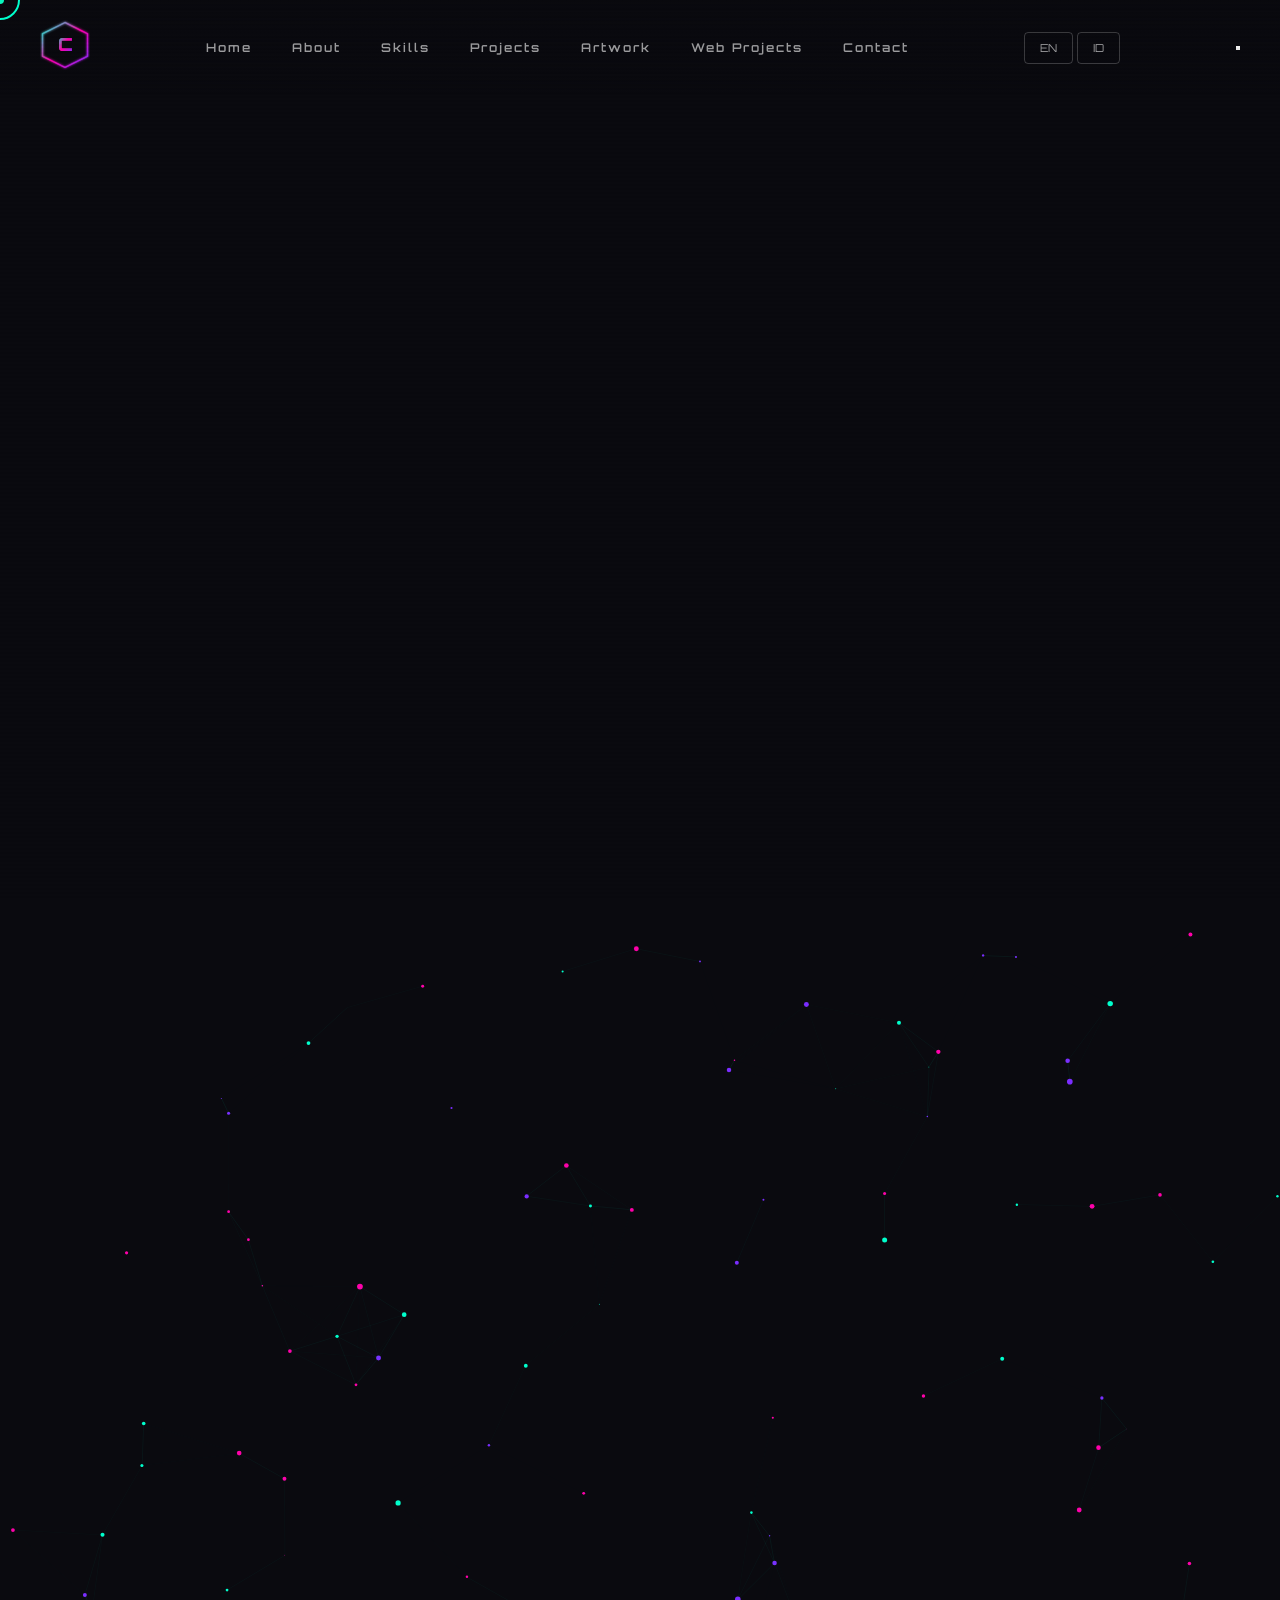
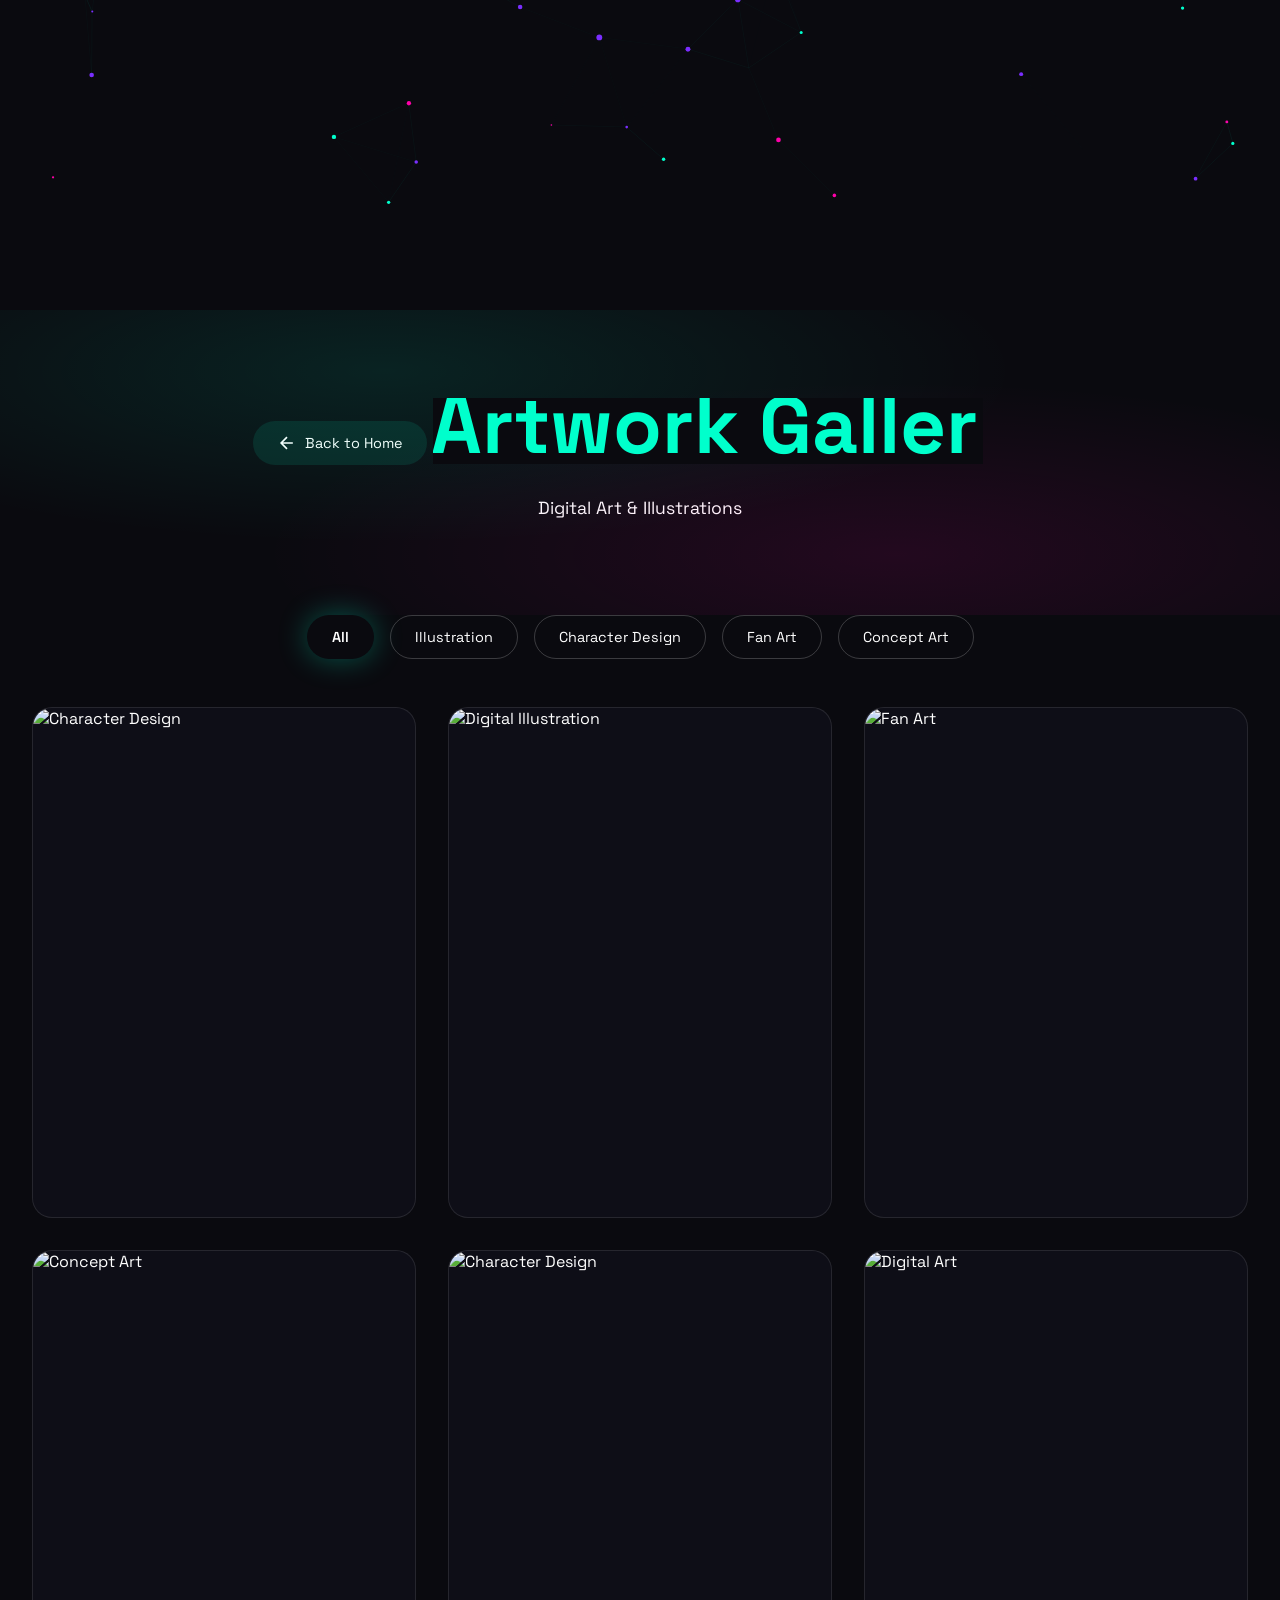
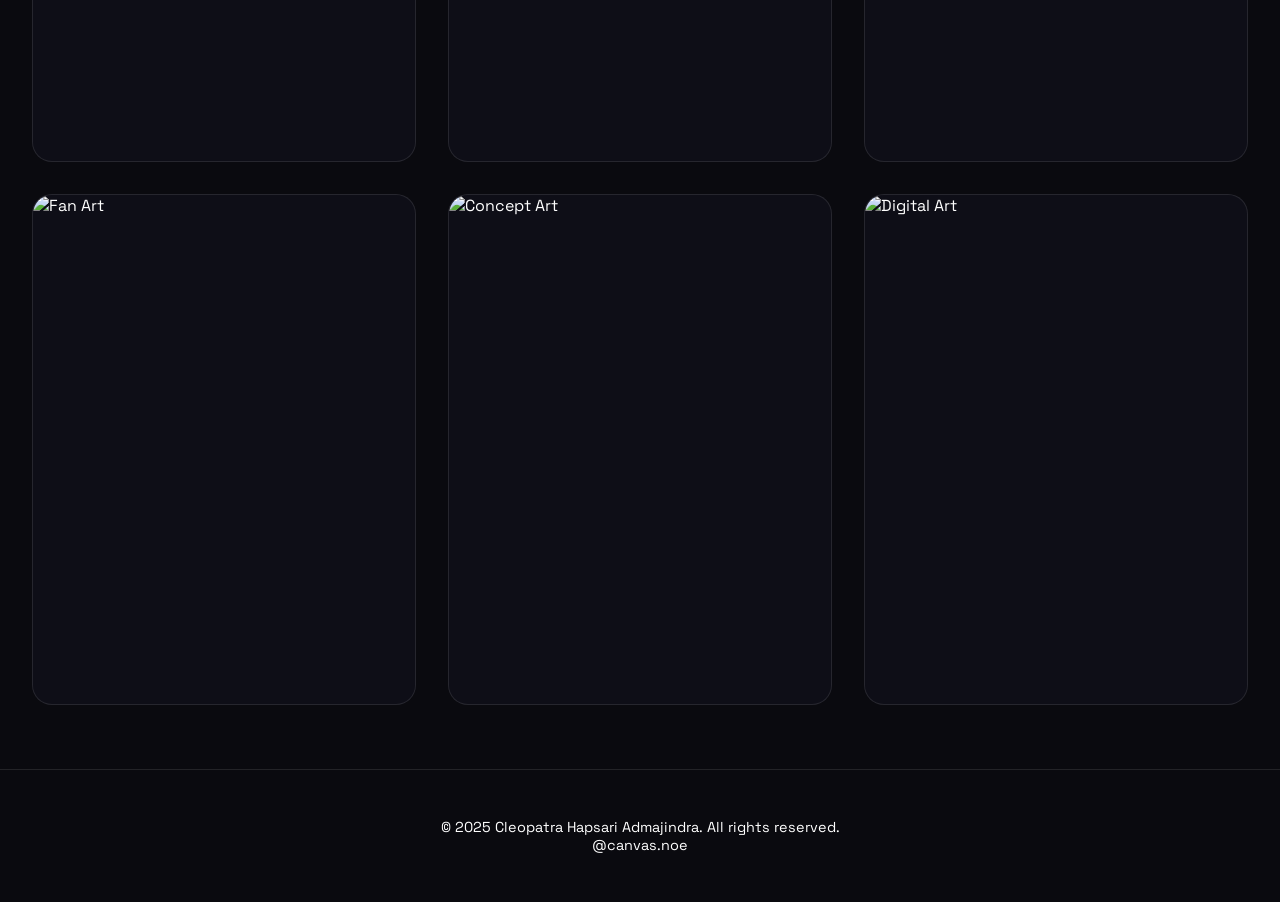
==== commit f7134ac4: "first commit" ====
--- a/pages/artwork.html
+++ b/pages/artwork.html
@@ -1,322 +1,380 @@
 <!DOCTYPE html>
-<html lang="id" data-lang="id">
+<html lang="en">
 <head>
     <meta charset="UTF-8">
     <meta name="viewport" content="width=device-width, initial-scale=1.0">
-    <title>Cleopatra Hapsari • Galeri Artwork</title>
+    <meta name="description" content="Artwork Gallery - Cleopatra Hapsari Admajindra | Digital Art, Illustrations, Character Design">
+    <meta name="author" content="Cleopatra Hapsari Admajindra">
+    <title>Artwork Gallery | Cleopatra Hapsari</title>
+    
+    <!-- Fonts -->
     <link rel="preconnect" href="https://fonts.googleapis.com">
     <link rel="preconnect" href="https://fonts.gstatic.com" crossorigin>
-    <link href="https://fonts.googleapis.com/css2?family=Orbitron:wght@400;500;600;700;800;900&family=Rajdhani:wght@300;400;500;600;700&family=Share+Tech+Mono&display=swap" rel="stylesheet">
-    <link rel="stylesheet" href="../css/style.css">
+    <link href="https://fonts.googleapis.com/css2?family=Orbitron:wght@400;500;600;700;800;900&family=Space+Grotesk:wght@300;400;500;600;700&family=JetBrains+Mono:wght@300;400;500;600&display=swap" rel="stylesheet">
+    
+    <!-- Styles -->
+    <link rel="stylesheet" href="../css/ultra.css">
     <link rel="stylesheet" href="../css/pages.css">
+    
+    <!-- Favicon -->
+    <link rel="icon" type="image/svg+xml" href="data:image/svg+xml,%3Csvg xmlns='http://www.w3.org/2000/svg' viewBox='0 0 100 100'%3E%3Cpolygon points='50,5 95,27.5 95,72.5 50,95 5,72.5 5,27.5' fill='none' stroke='%2300ffcc' stroke-width='4'/%3E%3Ctext x='50' y='62' font-family='Arial Black' font-size='40' fill='%2300ffcc' text-anchor='middle'%3EC%3C/text%3E%3C/svg%3E">
 </head>
 <body>
     <!-- Custom Cursor -->
     <div class="cursor"></div>
-    <div class="cursor-trail"></div>
-
-    <!-- Scan Lines Overlay -->
+    <div class="cursor-dot"></div>
+    <canvas id="cursor-trail"></canvas>
+
+    <!-- Background Effects -->
+    <canvas id="particles-canvas"></canvas>
+    <div class="aurora-bg"></div>
+    <div class="grid-overlay"></div>
+    <div class="noise-overlay"></div>
     <div class="scanlines"></div>
 
     <!-- Navigation -->
     <nav class="nav">
         <a href="../index.html" class="nav-logo">
-            <span class="logo-bracket">[</span>
-            <span class="logo-text">CHA</span>
-            <span class="logo-bracket">]</span>
+            <svg class="logo-hex" viewBox="0 0 100 100" width="45" height="45">
+                <defs>
+                    <linearGradient id="logoGradPage" x1="0%" y1="0%" x2="100%" y2="100%">
+                        <stop offset="0%" style="stop-color:#00ffcc"/>
+                        <stop offset="50%" style="stop-color:#ff00aa"/>
+                        <stop offset="100%" style="stop-color:#7b2dff"/>
+                    </linearGradient>
+                    <filter id="glowPage">
+                        <feGaussianBlur stdDeviation="2" result="coloredBlur"/>
+                        <feMerge>
+                            <feMergeNode in="coloredBlur"/>
+                            <feMergeNode in="SourceGraphic"/>
+                        </feMerge>
+                    </filter>
+                </defs>
+                <polygon class="hex-shape" points="50,5 95,27.5 95,72.5 50,95 5,72.5 5,27.5" 
+                         fill="none" stroke="url(#logoGradPage)" stroke-width="3" filter="url(#glowPage)"/>
+                <text x="50" y="62" font-family="Orbitron, sans-serif" font-size="36" font-weight="900" 
+                      fill="url(#logoGradPage)" text-anchor="middle">C</text>
+            </svg>
         </a>
-        <ul class="nav-links">
-            <li><a href="../index.html#about"><span data-i18n="nav.about">TENTANG</span></a></li>
-            <li><a href="../index.html#skills"><span data-i18n="nav.skills">KEAHLIAN</span></a></li>
-            <li><a href="../index.html#experience"><span data-i18n="nav.experience">PENGALAMAN</span></a></li>
-            <li><a href="artwork.html" class="active"><span data-i18n="nav.artwork">ARTWORK</span></a></li>
-            <li><a href="projects.html"><span data-i18n="nav.projects">PROYEK</span></a></li>
-            <li><a href="../index.html#contact"><span data-i18n="nav.contact">KONTAK</span></a></li>
-        </ul>
+        
+        <div class="nav-links">
+            <a href="../index.html#home" class="nav-link" data-i18n="nav.home">Home</a>
+            <a href="../index.html#about" class="nav-link" data-i18n="nav.about">About</a>
+            <a href="../index.html#skills" class="nav-link" data-i18n="nav.skills">Skills</a>
+            <a href="../index.html#projects" class="nav-link" data-i18n="nav.projects">Projects</a>
+            <a href="artwork.html" class="nav-link active" data-i18n="nav.artwork">Artwork</a>
+            <a href="projects.html" class="nav-link" data-i18n="nav.webprojects">Web Projects</a>
+            <a href="../index.html#contact" class="nav-link" data-i18n="nav.contact">Contact</a>
+        </div>
+
         <div class="nav-actions">
-            <button class="lang-toggle" id="langToggle">
-                <span class="lang-active">ID</span>
-                <span class="lang-divider">/</span>
-                <span class="lang-inactive">EN</span>
+            <div class="lang-switch">
+                <button class="lang-btn active" data-lang="en">EN</button>
+                <button class="lang-btn" data-lang="id">ID</button>
+            </div>
+        </div>
+
+        <button class="menu-toggle" aria-label="Toggle menu">
+            <span></span>
+            <span></span>
+            <span></span>
+        </button>
+    </nav>
+
+    <!-- Page Container -->
+    <div class="page-container">
+        <!-- Page Hero -->
+        <section class="page-hero">
+            <a href="../index.html" class="back-button">
+                <svg viewBox="0 0 24 24" fill="none" stroke="currentColor" stroke-width="2">
+                    <path d="M19 12H5M12 19l-7-7 7-7"/>
+                </svg>
+                <span data-i18n="gallery.back">Back to Home</span>
+            </a>
+            
+            <h1 class="page-title glitch-text" data-text="Artwork Gallery" data-i18n="gallery.title">Artwork Gallery</h1>
+            <p class="page-subtitle" data-i18n="gallery.subtitle">Digital Art & Illustrations</p>
+        </section>
+
+        <!-- Filter Tabs -->
+        <div class="filter-container">
+            <button class="filter-btn active" data-filter="all" data-i18n="gallery.filter.all">All</button>
+            <button class="filter-btn" data-filter="illustration" data-i18n="gallery.filter.illustration">Illustration</button>
+            <button class="filter-btn" data-filter="character" data-i18n="gallery.filter.character">Character Design</button>
+            <button class="filter-btn" data-filter="fanart" data-i18n="gallery.filter.fanart">Fan Art</button>
+            <button class="filter-btn" data-filter="concept" data-i18n="gallery.filter.concept">Concept Art</button>
+        </div>
+
+        <!-- Gallery Grid -->
+        <div class="gallery-container">
+            <div class="gallery-grid">
+                <!-- Artwork 1 -->
+                <div class="gallery-item tilt-card" data-category="character">
+                    <img src="https://images.unsplash.com/photo-1618336753974-aae8e04506aa?w=600&h=800&fit=crop" 
+                         alt="Character Design" class="gallery-image" loading="lazy">
+                    <div class="gallery-overlay">
+                        <span class="gallery-category">Character Design</span>
+                        <h3 class="gallery-title">Cyber Samurai</h3>
+                        <p class="gallery-description">Futuristic warrior character design with neon accents and cybernetic enhancements.</p>
+                        <div class="gallery-actions">
+                            <a href="#" class="gallery-action-btn">View Full</a>
+                            <a href="https://instagram.com/canvas.noe" class="gallery-action-btn" target="_blank">More on IG</a>
+                        </div>
+                    </div>
+                </div>
+
+                <!-- Artwork 2 -->
+                <div class="gallery-item tilt-card" data-category="illustration">
+                    <img src="https://images.unsplash.com/photo-1633186710895-309db2eca9e4?w=600&h=600&fit=crop" 
+                         alt="Digital Illustration" class="gallery-image" loading="lazy">
+                    <div class="gallery-overlay">
+                        <span class="gallery-category">Illustration</span>
+                        <h3 class="gallery-title">Neon Dreams</h3>
+                        <p class="gallery-description">Vibrant digital illustration exploring themes of technology and nature.</p>
+                        <div class="gallery-actions">
+                            <a href="#" class="gallery-action-btn">View Full</a>
+                        </div>
+                    </div>
+                </div>
+
+                <!-- Artwork 3 -->
+                <div class="gallery-item tilt-card" data-category="fanart">
+                    <img src="https://images.unsplash.com/photo-1578632767115-351597cf2477?w=600&h=750&fit=crop" 
+                         alt="Fan Art" class="gallery-image" loading="lazy">
+                    <div class="gallery-overlay">
+                        <span class="gallery-category">Fan Art</span>
+                        <h3 class="gallery-title">Anime Tribute</h3>
+                        <p class="gallery-description">Tribute artwork inspired by classic and modern anime aesthetics.</p>
+                        <div class="gallery-actions">
+                            <a href="#" class="gallery-action-btn">View Full</a>
+                        </div>
+                    </div>
+                </div>
+
+                <!-- Artwork 4 -->
+                <div class="gallery-item tilt-card" data-category="concept">
+                    <img src="https://images.unsplash.com/photo-1614850715649-1d0106293bd1?w=600&h=800&fit=crop" 
+                         alt="Concept Art" class="gallery-image" loading="lazy">
+                    <div class="gallery-overlay">
+                        <span class="gallery-category">Concept Art</span>
+                        <h3 class="gallery-title">Floating City</h3>
+                        <p class="gallery-description">Environmental concept for a sci-fi game project featuring floating architecture.</p>
+                        <div class="gallery-actions">
+                            <a href="#" class="gallery-action-btn">View Full</a>
+                        </div>
+                    </div>
+                </div>
+
+                <!-- Artwork 5 -->
+                <div class="gallery-item tilt-card" data-category="character">
+                    <img src="https://images.unsplash.com/photo-1534447677768-be436bb09401?w=600&h=600&fit=crop" 
+                         alt="Character Design" class="gallery-image" loading="lazy">
+                    <div class="gallery-overlay">
+                        <span class="gallery-category">Character Design</span>
+                        <h3 class="gallery-title">Shadow Mage</h3>
+                        <p class="gallery-description">Dark fantasy character with magical abilities and mysterious aura.</p>
+                        <div class="gallery-actions">
+                            <a href="#" class="gallery-action-btn">View Full</a>
+                        </div>
+                    </div>
+                </div>
+
+                <!-- Artwork 6 -->
+                <div class="gallery-item tilt-card" data-category="illustration">
+                    <img src="https://images.unsplash.com/photo-1549317661-bd32c8ce0db2?w=600&h=750&fit=crop" 
+                         alt="Digital Art" class="gallery-image" loading="lazy">
+                    <div class="gallery-overlay">
+                        <span class="gallery-category">Illustration</span>
+                        <h3 class="gallery-title">Digital Storm</h3>
+                        <p class="gallery-description">Abstract digital painting exploring chaos and order in technology.</p>
+                        <div class="gallery-actions">
+                            <a href="#" class="gallery-action-btn">View Full</a>
+                        </div>
+                    </div>
+                </div>
+
+                <!-- Artwork 7 -->
+                <div class="gallery-item tilt-card" data-category="fanart">
+                    <img src="https://images.unsplash.com/photo-1560707303-4e980ce876ad?w=600&h=800&fit=crop" 
+                         alt="Fan Art" class="gallery-image" loading="lazy">
+                    <div class="gallery-overlay">
+                        <span class="gallery-category">Fan Art</span>
+                        <h3 class="gallery-title">Game Tribute</h3>
+                        <p class="gallery-description">Fan illustration celebrating beloved video game characters.</p>
+                        <div class="gallery-actions">
+                            <a href="#" class="gallery-action-btn">View Full</a>
+                        </div>
+                    </div>
+                </div>
+
+                <!-- Artwork 8 -->
+                <div class="gallery-item tilt-card" data-category="concept">
+                    <img src="https://images.unsplash.com/photo-1604076913837-52ab5629fba9?w=600&h=600&fit=crop" 
+                         alt="Concept Art" class="gallery-image" loading="lazy">
+                    <div class="gallery-overlay">
+                        <span class="gallery-category">Concept Art</span>
+                        <h3 class="gallery-title">Mech Warrior</h3>
+                        <p class="gallery-description">Mechanical design concept for action RPG project.</p>
+                        <div class="gallery-actions">
+                            <a href="#" class="gallery-action-btn">View Full</a>
+                        </div>
+                    </div>
+                </div>
+
+                <!-- Artwork 9 -->
+                <div class="gallery-item tilt-card" data-category="illustration">
+                    <img src="https://images.unsplash.com/photo-1558618666-fcd25c85cd64?w=600&h=750&fit=crop" 
+                         alt="Digital Art" class="gallery-image" loading="lazy">
+                    <div class="gallery-overlay">
+                        <span class="gallery-category">Illustration</span>
+                        <h3 class="gallery-title">Cosmic Journey</h3>
+                        <p class="gallery-description">Space-themed illustration with vibrant colors and ethereal elements.</p>
+                        <div class="gallery-actions">
+                            <a href="#" class="gallery-action-btn">View Full</a>
+                        </div>
+                    </div>
+                </div>
+            </div>
+        </div>
+
+        <!-- Lightbox -->
+        <div class="lightbox" id="lightbox">
+            <button class="lightbox-close">&times;</button>
+            <button class="lightbox-nav lightbox-prev">
+                <svg viewBox="0 0 24 24" fill="none" stroke="currentColor" stroke-width="2" width="24" height="24">
+                    <path d="M15 18l-6-6 6-6"/>
+                </svg>
             </button>
-            <button class="menu-toggle" id="menuToggle">
-                <span></span>
-                <span></span>
-                <span></span>
+            <div class="lightbox-content">
+                <img src="" alt="" class="lightbox-image">
+                <div class="lightbox-info">
+                    <h3 class="lightbox-title"></h3>
+                    <p class="lightbox-counter"></p>
+                </div>
+            </div>
+            <button class="lightbox-nav lightbox-next">
+                <svg viewBox="0 0 24 24" fill="none" stroke="currentColor" stroke-width="2" width="24" height="24">
+                    <path d="M9 18l6-6-6-6"/>
+                </svg>
             </button>
         </div>
-    </nav>
-
-    <!-- Mobile Menu -->
-    <div class="mobile-menu" id="mobileMenu">
-        <ul class="mobile-nav-links">
-            <li><a href="../index.html#about"><span data-i18n="nav.about">TENTANG</span></a></li>
-            <li><a href="../index.html#skills"><span data-i18n="nav.skills">KEAHLIAN</span></a></li>
-            <li><a href="../index.html#experience"><span data-i18n="nav.experience">PENGALAMAN</span></a></li>
-            <li><a href="artwork.html"><span data-i18n="nav.artwork">ARTWORK</span></a></li>
-            <li><a href="projects.html"><span data-i18n="nav.projects">PROYEK</span></a></li>
-            <li><a href="../index.html#contact"><span data-i18n="nav.contact">KONTAK</span></a></li>
-        </ul>
+
+        <!-- Footer -->
+        <footer class="page-footer">
+            <p class="page-footer-text">
+                <span data-i18n="footer.copyright">© 2025 Cleopatra Hapsari Admajindra. All rights reserved.</span>
+                <br>
+                <a href="https://instagram.com/canvas.noe" target="_blank" class="page-footer-link">@canvas.noe</a>
+            </p>
+        </footer>
     </div>
 
-    <!-- Page Header -->
-    <section class="page-header">
-        <div class="page-header-bg">
-            <div class="grid-overlay"></div>
-            <div class="floating-shapes">
-                <div class="shape shape-1"></div>
-                <div class="shape shape-2"></div>
-            </div>
-        </div>
-        <div class="page-header-content">
-            <span class="page-label">PORTFOLIO</span>
-            <h1 class="page-title" data-i18n="artwork.title">GALERI ARTWORK</h1>
-            <p class="page-subtitle" data-i18n="artwork.subtitle">Koleksi ilustrasi dan karya seni digital saya</p>
-        </div>
-    </section>
-
-    <!-- Gallery Section -->
-    <section class="gallery-section">
-        <!-- Filter Tabs -->
-        <div class="filter-tabs">
-            <button class="filter-tab active" data-filter="all">
-                <span data-i18n="artwork.filter.all">Semua</span>
-            </button>
-            <button class="filter-tab" data-filter="character">
-                <span data-i18n="artwork.filter.character">Karakter</span>
-            </button>
-            <button class="filter-tab" data-filter="illustration">
-                <span data-i18n="artwork.filter.illustration">Ilustrasi</span>
-            </button>
-            <button class="filter-tab" data-filter="concept">
-                <span data-i18n="artwork.filter.concept">Concept Art</span>
-            </button>
-            <button class="filter-tab" data-filter="fanart">
-                <span data-i18n="artwork.filter.fanart">Fanart</span>
-            </button>
-        </div>
-
-        <!-- Artwork Grid -->
-        <div class="artwork-grid">
-            <!-- Artwork Item 1 -->
-            <div class="artwork-item" data-category="character">
-                <div class="artwork-image">
-                    <img src="https://images.unsplash.com/photo-1578632767115-351597cf2477?w=600&h=800&fit=crop" alt="Character Design">
-                    <div class="artwork-overlay">
-                        <div class="artwork-info">
-                            <h3>Amu - Character Design</h3>
-                            <p>Protagonist character untuk game Ophius Studio</p>
-                            <span class="artwork-tag">Character Design</span>
-                        </div>
-                        <button class="artwork-zoom">
-                            <svg viewBox="0 0 24 24" fill="none" stroke="currentColor" stroke-width="2">
-                                <circle cx="11" cy="11" r="8"/>
-                                <path d="M21 21l-4.35-4.35"/>
-                                <path d="M11 8v6M8 11h6"/>
-                            </svg>
-                        </button>
-                    </div>
-                </div>
-            </div>
-
-            <!-- Artwork Item 2 -->
-            <div class="artwork-item" data-category="illustration">
-                <div class="artwork-image">
-                    <img src="https://images.unsplash.com/photo-1618336753974-aae8e04506aa?w=600&h=600&fit=crop" alt="Digital Illustration">
-                    <div class="artwork-overlay">
-                        <div class="artwork-info">
-                            <h3>Digital Dreams</h3>
-                            <p>Ilustrasi digital dengan tema cyberpunk</p>
-                            <span class="artwork-tag">Illustration</span>
-                        </div>
-                        <button class="artwork-zoom">
-                            <svg viewBox="0 0 24 24" fill="none" stroke="currentColor" stroke-width="2">
-                                <circle cx="11" cy="11" r="8"/>
-                                <path d="M21 21l-4.35-4.35"/>
-                                <path d="M11 8v6M8 11h6"/>
-                            </svg>
-                        </button>
-                    </div>
-                </div>
-            </div>
-
-            <!-- Artwork Item 3 -->
-            <div class="artwork-item" data-category="fanart">
-                <div class="artwork-image">
-                    <img src="https://images.unsplash.com/photo-1560807707-8cc77767d783?w=600&h=800&fit=crop" alt="Fanart">
-                    <div class="artwork-overlay">
-                        <div class="artwork-info">
-                            <h3>Hoyoverse Fanart</h3>
-                            <p>Fan illustration untuk karakter game favorit</p>
-                            <span class="artwork-tag">Fanart</span>
-                        </div>
-                        <button class="artwork-zoom">
-                            <svg viewBox="0 0 24 24" fill="none" stroke="currentColor" stroke-width="2">
-                                <circle cx="11" cy="11" r="8"/>
-                                <path d="M21 21l-4.35-4.35"/>
-                                <path d="M11 8v6M8 11h6"/>
-                            </svg>
-                        </button>
-                    </div>
-                </div>
-            </div>
-
-            <!-- Artwork Item 4 -->
-            <div class="artwork-item large" data-category="concept">
-                <div class="artwork-image">
-                    <img src="https://images.unsplash.com/photo-1551103782-8ab07afd45c1?w=1200&h=800&fit=crop" alt="Concept Art">
-                    <div class="artwork-overlay">
-                        <div class="artwork-info">
-                            <h3>Environment Concept</h3>
-                            <p>Level design concept art untuk game project</p>
-                            <span class="artwork-tag">Concept Art</span>
-                        </div>
-                        <button class="artwork-zoom">
-                            <svg viewBox="0 0 24 24" fill="none" stroke="currentColor" stroke-width="2">
-                                <circle cx="11" cy="11" r="8"/>
-                                <path d="M21 21l-4.35-4.35"/>
-                                <path d="M11 8v6M8 11h6"/>
-                            </svg>
-                        </button>
-                    </div>
-                </div>
-            </div>
-
-            <!-- Artwork Item 5 -->
-            <div class="artwork-item" data-category="character">
-                <div class="artwork-image">
-                    <img src="https://images.unsplash.com/photo-1534447677768-be436bb09401?w=600&h=600&fit=crop" alt="OC Design">
-                    <div class="artwork-overlay">
-                        <div class="artwork-info">
-                            <h3>Original Character</h3>
-                            <p>Commission work - OC design</p>
-                            <span class="artwork-tag">Character Design</span>
-                        </div>
-                        <button class="artwork-zoom">
-                            <svg viewBox="0 0 24 24" fill="none" stroke="currentColor" stroke-width="2">
-                                <circle cx="11" cy="11" r="8"/>
-                                <path d="M21 21l-4.35-4.35"/>
-                                <path d="M11 8v6M8 11h6"/>
-                            </svg>
-                        </button>
-                    </div>
-                </div>
-            </div>
-
-            <!-- Artwork Item 6 -->
-            <div class="artwork-item" data-category="illustration">
-                <div class="artwork-image">
-                    <img src="https://images.unsplash.com/photo-1549490349-8643362247b5?w=600&h=800&fit=crop" alt="Manga Style">
-                    <div class="artwork-overlay">
-                        <div class="artwork-info">
-                            <h3>Manga Illustration</h3>
-                            <p>1st Place DINUSFEST 2021</p>
-                            <span class="artwork-tag">Illustration</span>
-                        </div>
-                        <button class="artwork-zoom">
-                            <svg viewBox="0 0 24 24" fill="none" stroke="currentColor" stroke-width="2">
-                                <circle cx="11" cy="11" r="8"/>
-                                <path d="M21 21l-4.35-4.35"/>
-                                <path d="M11 8v6M8 11h6"/>
-                            </svg>
-                        </button>
-                    </div>
-                </div>
-            </div>
-
-            <!-- Artwork Item 7 -->
-            <div class="artwork-item" data-category="concept">
-                <div class="artwork-image">
-                    <img src="https://images.unsplash.com/photo-1518709268805-4e9042af9f23?w=600&h=600&fit=crop" alt="Game UI">
-                    <div class="artwork-overlay">
-                        <div class="artwork-info">
-                            <h3>Game UI Design</h3>
-                            <p>User interface design untuk game project</p>
-                            <span class="artwork-tag">Concept Art</span>
-                        </div>
-                        <button class="artwork-zoom">
-                            <svg viewBox="0 0 24 24" fill="none" stroke="currentColor" stroke-width="2">
-                                <circle cx="11" cy="11" r="8"/>
-                                <path d="M21 21l-4.35-4.35"/>
-                                <path d="M11 8v6M8 11h6"/>
-                            </svg>
-                        </button>
-                    </div>
-                </div>
-            </div>
-
-            <!-- Artwork Item 8 -->
-            <div class="artwork-item" data-category="fanart">
-                <div class="artwork-image">
-                    <img src="https://images.unsplash.com/photo-1569701813229-33284b643e3c?w=600&h=800&fit=crop" alt="Anime Fanart">
-                    <div class="artwork-overlay">
-                        <div class="artwork-info">
-                            <h3>Anime Fanart</h3>
-                            <p>Ilustrasi karakter anime favorit</p>
-                            <span class="artwork-tag">Fanart</span>
-                        </div>
-                        <button class="artwork-zoom">
-                            <svg viewBox="0 0 24 24" fill="none" stroke="currentColor" stroke-width="2">
-                                <circle cx="11" cy="11" r="8"/>
-                                <path d="M21 21l-4.35-4.35"/>
-                                <path d="M11 8v6M8 11h6"/>
-                            </svg>
-                        </button>
-                    </div>
-                </div>
-            </div>
-        </div>
-
-        <!-- Instagram CTA -->
-        <div class="gallery-cta">
-            <a href="https://www.instagram.com/cleo_cpha/" target="_blank" class="btn btn-primary">
-                <svg viewBox="0 0 24 24" fill="currentColor" width="20" height="20">
-                    <path d="M12 2.163c3.204 0 3.584.012 4.85.07 3.252.148 4.771 1.691 4.919 4.919.058 1.265.069 1.645.069 4.849 0 3.205-.012 3.584-.069 4.849-.149 3.225-1.664 4.771-4.919 4.919-1.266.058-1.644.07-4.85.07-3.204 0-3.584-.012-4.849-.07-3.26-.149-4.771-1.699-4.919-4.92-.058-1.265-.07-1.644-.07-4.849 0-3.204.013-3.583.07-4.849.149-3.227 1.664-4.771 4.919-4.919 1.266-.057 1.645-.069 4.849-.069zM12 0C8.741 0 8.333.014 7.053.072 2.695.272.273 2.69.073 7.052.014 8.333 0 8.741 0 12c0 3.259.014 3.668.072 4.948.2 4.358 2.618 6.78 6.98 6.98C8.333 23.986 8.741 24 12 24c3.259 0 3.668-.014 4.948-.072 4.354-.2 6.782-2.618 6.979-6.98.059-1.28.073-1.689.073-4.948 0-3.259-.014-3.667-.072-4.947-.196-4.354-2.617-6.78-6.979-6.98C15.668.014 15.259 0 12 0zm0 5.838a6.162 6.162 0 100 12.324 6.162 6.162 0 000-12.324zM12 16a4 4 0 110-8 4 4 0 010 8zm6.406-11.845a1.44 1.44 0 100 2.881 1.44 1.44 0 000-2.881z"/>
-                </svg>
-                <span class="btn-text" data-i18n="artwork.cta">Lihat lebih banyak di Instagram</span>
-                <span class="btn-icon">→</span>
-                <span class="btn-glitch"></span>
-            </a>
-        </div>
-    </section>
-
-    <!-- Back Link -->
-    <div class="back-link">
-        <a href="../index.html" class="link-back">
-            <span class="link-arrow">←</span>
-            <span data-i18n="artwork.back">Kembali ke Beranda</span>
-        </a>
-    </div>
-
-    <!-- Footer -->
-    <footer class="footer">
-        <div class="footer-content">
-            <div class="footer-left">
-                <span class="footer-logo">[CHA]</span>
-                <p class="footer-text">© 2026 Cleopatra Hapsari Admajindra</p>
-            </div>
-            <div class="footer-right">
-                <span class="footer-note" data-i18n="footer.note">Dibuat dengan 💜 dan banyak kopi</span>
-            </div>
-        </div>
-    </footer>
-
-    <!-- Lightbox -->
-    <div class="lightbox" id="lightbox">
-        <button class="lightbox-close">
-            <svg viewBox="0 0 24 24" fill="none" stroke="currentColor" stroke-width="2">
-                <path d="M18 6L6 18M6 6l12 12"/>
-            </svg>
-        </button>
-        <img src="" alt="" class="lightbox-image">
-        <div class="lightbox-info">
-            <h3 class="lightbox-title"></h3>
-            <p class="lightbox-desc"></p>
-        </div>
-    </div>
-
+    <!-- VanillaTilt -->
+    <script src="https://cdnjs.cloudflare.com/ajax/libs/vanilla-tilt/1.8.1/vanilla-tilt.min.js"></script>
+    
+    <!-- Scripts -->
+    <script src="../js/ultra.js"></script>
     <script src="../js/i18n.js"></script>
-    <script src="../js/main.js"></script>
-    <script src="../js/gallery.js"></script>
+    
+    <!-- Gallery Script -->
+    <script>
+        // Filter functionality
+        const filterBtns = document.querySelectorAll('.filter-btn');
+        const galleryItems = document.querySelectorAll('.gallery-item');
+        
+        filterBtns.forEach(btn => {
+            btn.addEventListener('click', () => {
+                // Update active button
+                filterBtns.forEach(b => b.classList.remove('active'));
+                btn.classList.add('active');
+                
+                const filter = btn.dataset.filter;
+                
+                galleryItems.forEach((item, index) => {
+                    const category = item.dataset.category;
+                    const shouldShow = filter === 'all' || category === filter;
+                    
+                    if (shouldShow) {
+                        item.style.display = 'block';
+                        item.style.animation = 'none';
+                        item.offsetHeight; // Trigger reflow
+                        item.style.animation = `fadeInUp 0.6s forwards ${index * 0.05}s`;
+                    } else {
+                        item.style.display = 'none';
+                    }
+                });
+            });
+        });
+        
+        // Lightbox functionality
+        const lightbox = document.getElementById('lightbox');
+        const lightboxImg = lightbox.querySelector('.lightbox-image');
+        const lightboxTitle = lightbox.querySelector('.lightbox-title');
+        const lightboxCounter = lightbox.querySelector('.lightbox-counter');
+        const lightboxClose = lightbox.querySelector('.lightbox-close');
+        const lightboxPrev = lightbox.querySelector('.lightbox-prev');
+        const lightboxNext = lightbox.querySelector('.lightbox-next');
+        
+        let currentIndex = 0;
+        let visibleItems = [];
+        
+        function updateVisibleItems() {
+            visibleItems = Array.from(galleryItems).filter(item => item.style.display !== 'none');
+        }
+        
+        function openLightbox(index) {
+            updateVisibleItems();
+            currentIndex = index;
+            const item = visibleItems[index];
+            const img = item.querySelector('.gallery-image');
+            const title = item.querySelector('.gallery-title').textContent;
+            
+            lightboxImg.src = img.src;
+            lightboxTitle.textContent = title;
+            lightboxCounter.textContent = `${index + 1} / ${visibleItems.length}`;
+            lightbox.classList.add('active');
+            document.body.style.overflow = 'hidden';
+        }
+        
+        function closeLightbox() {
+            lightbox.classList.remove('active');
+            document.body.style.overflow = '';
+        }
+        
+        function navigate(direction) {
+            updateVisibleItems();
+            currentIndex = (currentIndex + direction + visibleItems.length) % visibleItems.length;
+            const item = visibleItems[currentIndex];
+            const img = item.querySelector('.gallery-image');
+            const title = item.querySelector('.gallery-title').textContent;
+            
+            lightboxImg.src = img.src;
+            lightboxTitle.textContent = title;
+            lightboxCounter.textContent = `${currentIndex + 1} / ${visibleItems.length}`;
+        }
+        
+        // Event listeners
+        galleryItems.forEach((item, index) => {
+            item.addEventListener('click', () => openLightbox(index));
+        });
+        
+        lightboxClose.addEventListener('click', closeLightbox);
+        lightboxPrev.addEventListener('click', () => navigate(-1));
+        lightboxNext.addEventListener('click', () => navigate(1));
+        
+        lightbox.addEventListener('click', (e) => {
+            if (e.target === lightbox) closeLightbox();
+        });
+        
+        document.addEventListener('keydown', (e) => {
+            if (!lightbox.classList.contains('active')) return;
+            if (e.key === 'Escape') closeLightbox();
+            if (e.key === 'ArrowLeft') navigate(-1);
+            if (e.key === 'ArrowRight') navigate(1);
+        });
+        
+        // Initialize visible items
+        updateVisibleItems();
+    </script>
 </body>
 </html>
--- a/css/ultra.css
+++ b/css/ultra.css
@@ -0,0 +1,1876 @@
+/* =====================================================
+   CLEOPATRA PORTFOLIO - ULTRA PREMIUM CSS
+   1000% KEREN MODE 🔥
+   ===================================================== */
+
+/* CSS Variables */
+:root {
+    --primary: #00ffcc;
+    --secondary: #ff00aa;
+    --tertiary: #7b2dff;
+    --accent: #ffcc00;
+    --bg-dark: #0a0a0f;
+    --bg-card: rgba(15, 15, 25, 0.8);
+    --text: #ffffff;
+    --text-dim: rgba(255, 255, 255, 0.6);
+    --gradient: linear-gradient(135deg, var(--primary), var(--secondary), var(--tertiary));
+    --glow-primary: 0 0 30px rgba(0, 255, 204, 0.5);
+    --glow-secondary: 0 0 30px rgba(255, 0, 170, 0.5);
+}
+
+/* Reset */
+*, *::before, *::after { box-sizing: border-box; margin: 0; padding: 0; }
+
+html {
+    scroll-behavior: smooth;
+    scrollbar-width: thin;
+    scrollbar-color: var(--primary) var(--bg-dark);
+}
+
+body {
+    font-family: 'Space Grotesk', sans-serif;
+    background: var(--bg-dark);
+    color: var(--text);
+    overflow-x: hidden;
+    cursor: none;
+}
+
+::-webkit-scrollbar { width: 8px; }
+::-webkit-scrollbar-track { background: var(--bg-dark); }
+::-webkit-scrollbar-thumb {
+    background: linear-gradient(var(--primary), var(--secondary));
+    border-radius: 4px;
+}
+
+a { color: inherit; text-decoration: none; }
+img { max-width: 100%; display: block; }
+button { font-family: inherit; cursor: none; }
+
+/* =====================================================
+   PRELOADER - EPIC LOADING SCREEN
+   ===================================================== */
+.preloader {
+    position: fixed;
+    inset: 0;
+    z-index: 10000;
+    background: var(--bg-dark);
+    display: flex;
+    align-items: center;
+    justify-content: center;
+    transition: opacity 0.5s, visibility 0.5s;
+}
+
+.preloader.hidden {
+    opacity: 0;
+    visibility: hidden;
+}
+
+.preloader-inner {
+    text-align: center;
+}
+
+.preloader-logo {
+    width: 120px;
+    height: 120px;
+    margin-bottom: 30px;
+    animation: pulse 2s ease-in-out infinite;
+}
+
+@keyframes pulse {
+    0%, 100% { transform: scale(1); filter: drop-shadow(0 0 20px var(--primary)); }
+    50% { transform: scale(1.05); filter: drop-shadow(0 0 40px var(--secondary)); }
+}
+
+.preloader-bar {
+    width: 200px;
+    height: 4px;
+    background: rgba(255, 255, 255, 0.1);
+    border-radius: 2px;
+    overflow: hidden;
+    margin: 0 auto 15px;
+}
+
+.preloader-progress {
+    height: 100%;
+    width: 0;
+    background: var(--gradient);
+    transition: width 0.1s;
+}
+
+.preloader-text {
+    display: flex;
+    justify-content: space-between;
+    width: 200px;
+    margin: 0 auto;
+    font-family: 'JetBrains Mono', monospace;
+    font-size: 12px;
+    color: var(--text-dim);
+}
+
+.preloader-percent {
+    color: var(--primary);
+}
+
+/* =====================================================
+   MATRIX RAIN BACKGROUND
+   ===================================================== */
+.matrix-rain {
+    position: fixed;
+    inset: 0;
+    z-index: -1;
+    opacity: 0.15;
+    pointer-events: none;
+}
+
+/* =====================================================
+   NOISE & SCANLINES
+   ===================================================== */
+.noise {
+    position: fixed;
+    inset: 0;
+    z-index: 9998;
+    pointer-events: none;
+    opacity: 0.03;
+    background-image: url("data:image/svg+xml,%3Csvg viewBox='0 0 200 200' xmlns='http://www.w3.org/2000/svg'%3E%3Cfilter id='noise'%3E%3CfeTurbulence type='fractalNoise' baseFrequency='0.65' numOctaves='3' stitchTiles='stitch'/%3E%3C/filter%3E%3Crect width='100%25' height='100%25' filter='url(%23noise)'/%3E%3C/svg%3E");
+}
+
+.scanlines {
+    position: fixed;
+    inset: 0;
+    z-index: 9997;
+    pointer-events: none;
+    background: repeating-linear-gradient(
+        0deg,
+        transparent,
+        transparent 2px,
+        rgba(0, 0, 0, 0.1) 2px,
+        rgba(0, 0, 0, 0.1) 4px
+    );
+    opacity: 0.3;
+}
+
+/* =====================================================
+   CUSTOM CURSOR
+   ===================================================== */
+.cursor-dot {
+    position: fixed;
+    width: 8px;
+    height: 8px;
+    background: var(--primary);
+    border-radius: 50%;
+    pointer-events: none;
+    z-index: 99999;
+    transform: translate(-50%, -50%);
+    mix-blend-mode: difference;
+    transition: transform 0.1s, background 0.2s;
+}
+
+.cursor, .cursor-outline {
+    position: fixed;
+    width: 40px;
+    height: 40px;
+    border: 2px solid var(--primary);
+    border-radius: 50%;
+    pointer-events: none;
+    z-index: 99998;
+    transform: translate(-50%, -50%);
+    transition: width 0.3s, height 0.3s, border-color 0.3s;
+}
+
+.cursor-glow {
+    position: fixed;
+    width: 100px;
+    height: 100px;
+    background: radial-gradient(circle, rgba(0, 255, 204, 0.15), transparent 70%);
+    border-radius: 50%;
+    pointer-events: none;
+    z-index: 99997;
+    transform: translate(-50%, -50%);
+}
+
+body.cursor-hover .cursor-dot {
+    transform: translate(-50%, -50%) scale(2);
+    background: var(--secondary);
+}
+
+body.cursor-hover .cursor, body.cursor-hover .cursor-outline {
+    width: 60px;
+    height: 60px;
+    border-color: var(--secondary);
+}
+
+/* Hide cursor on mobile */
+@media (max-width: 768px) {
+    .cursor, .cursor-dot, .cursor-outline, .cursor-glow { display: none; }
+    body { cursor: auto; }
+}
+
+/* =====================================================
+   NAVIGATION
+   ===================================================== */
+.nav {
+    position: fixed;
+    top: 0;
+    left: 0;
+    right: 0;
+    z-index: 1000;
+    padding: 20px 40px;
+    display: flex;
+    align-items: center;
+    justify-content: space-between;
+    background: linear-gradient(180deg, rgba(10, 10, 15, 0.9), transparent);
+    transition: all 0.3s;
+}
+
+.nav.scrolled {
+    background: rgba(10, 10, 15, 0.95);
+    backdrop-filter: blur(20px);
+    padding: 15px 40px;
+}
+
+.nav-logo svg {
+    width: 50px;
+    height: 50px;
+    transition: transform 0.3s, filter 0.3s;
+}
+
+.nav-logo:hover svg {
+    filter: drop-shadow(0 0 15px var(--primary));
+}
+
+.nav-links {
+    display: flex;
+    gap: 40px;
+    list-style: none;
+}
+
+.nav-link {
+    font-family: 'Orbitron', sans-serif;
+    font-size: 12px;
+    font-weight: 600;
+    letter-spacing: 2px;
+    color: var(--text-dim);
+    position: relative;
+    padding: 5px 0;
+    transition: color 0.3s;
+}
+
+.nav-link::before {
+    content: '';
+    position: absolute;
+    bottom: 0;
+    left: 0;
+    width: 0;
+    height: 2px;
+    background: var(--gradient);
+    transition: width 0.3s;
+}
+
+.nav-link:hover {
+    color: var(--primary);
+}
+
+.nav-link:hover::before {
+    width: 100%;
+}
+
+.nav-actions {
+    display: flex;
+    align-items: center;
+    gap: 20px;
+}
+
+.lang-btn {
+    background: none;
+    border: 1px solid rgba(255, 255, 255, 0.2);
+    padding: 8px 15px;
+    border-radius: 4px;
+    font-family: 'Orbitron', sans-serif;
+    font-size: 11px;
+    color: var(--text-dim);
+    transition: all 0.3s;
+}
+
+.lang-btn:hover {
+    border-color: var(--primary);
+    color: var(--primary);
+}
+
+.lang-current { color: var(--primary); }
+.lang-divider { margin: 0 5px; opacity: 0.5; }
+
+.menu-btn {
+    display: none;
+    flex-direction: column;
+    gap: 6px;
+    background: none;
+    border: none;
+    padding: 10px;
+}
+
+.menu-btn span {
+    width: 25px;
+    height: 2px;
+    background: var(--text);
+    transition: all 0.3s;
+}
+
+.menu-btn.active span:nth-child(1) {
+    transform: rotate(45deg) translate(6px, 6px);
+}
+
+.menu-btn.active span:nth-child(2) {
+    opacity: 0;
+}
+
+.menu-btn.active span:nth-child(3) {
+    transform: rotate(-45deg) translate(6px, -6px);
+}
+
+@media (max-width: 1024px) {
+    .nav-links { display: none; }
+    .menu-btn { display: flex; }
+}
+
+/* Mobile Menu */
+.mobile-menu {
+    position: fixed;
+    inset: 0;
+    z-index: 999;
+    background: rgba(10, 10, 15, 0.98);
+    backdrop-filter: blur(20px);
+    display: flex;
+    align-items: center;
+    justify-content: center;
+    opacity: 0;
+    visibility: hidden;
+    transition: all 0.4s;
+}
+
+.mobile-menu.active {
+    opacity: 1;
+    visibility: visible;
+}
+
+.mobile-links {
+    list-style: none;
+    text-align: center;
+}
+
+.mobile-links li {
+    margin: 20px 0;
+    transform: translateY(30px);
+    opacity: 0;
+    transition: all 0.4s;
+}
+
+.mobile-menu.active .mobile-links li {
+    transform: translateY(0);
+    opacity: 1;
+}
+
+.mobile-links a {
+    font-family: 'Orbitron', sans-serif;
+    font-size: 24px;
+    font-weight: 700;
+    letter-spacing: 3px;
+    color: var(--text);
+    transition: color 0.3s;
+}
+
+.mobile-links a:hover {
+    color: var(--primary);
+}
+
+/* =====================================================
+   HERO SECTION
+   ===================================================== */
+.hero {
+    min-height: 100vh;
+    display: grid;
+    grid-template-columns: 1fr 1fr;
+    align-items: center;
+    gap: 60px;
+    padding: 120px 60px 60px;
+    position: relative;
+    overflow: hidden;
+}
+
+.hero-bg {
+    position: absolute;
+    inset: 0;
+    z-index: -1;
+}
+
+.hero-grid {
+    position: absolute;
+    inset: 0;
+    background-image: 
+        linear-gradient(rgba(0, 255, 204, 0.03) 1px, transparent 1px),
+        linear-gradient(90deg, rgba(0, 255, 204, 0.03) 1px, transparent 1px);
+    background-size: 50px 50px;
+    animation: gridMove 20s linear infinite;
+}
+
+@keyframes gridMove {
+    0% { transform: perspective(500px) rotateX(60deg) translateY(0); }
+    100% { transform: perspective(500px) rotateX(60deg) translateY(50px); }
+}
+
+.hero-orbs {
+    position: absolute;
+    inset: 0;
+    overflow: hidden;
+}
+
+.orb {
+    position: absolute;
+    border-radius: 50%;
+    filter: blur(80px);
+    animation: float 10s ease-in-out infinite;
+}
+
+.orb-1 {
+    width: 600px;
+    height: 600px;
+    background: radial-gradient(circle, rgba(0, 255, 204, 0.3), transparent 70%);
+    top: -200px;
+    right: -200px;
+    animation-delay: 0s;
+}
+
+.orb-2 {
+    width: 500px;
+    height: 500px;
+    background: radial-gradient(circle, rgba(255, 0, 170, 0.3), transparent 70%);
+    bottom: -150px;
+    left: -150px;
+    animation-delay: -3s;
+}
+
+.orb-3 {
+    width: 400px;
+    height: 400px;
+    background: radial-gradient(circle, rgba(123, 45, 255, 0.3), transparent 70%);
+    top: 50%;
+    left: 50%;
+    transform: translate(-50%, -50%);
+    animation-delay: -5s;
+}
+
+@keyframes float {
+    0%, 100% { transform: translate(0, 0) scale(1); }
+    25% { transform: translate(20px, -30px) scale(1.05); }
+    50% { transform: translate(-10px, 20px) scale(0.95); }
+    75% { transform: translate(-30px, -10px) scale(1.02); }
+}
+
+/* Floating Shapes */
+.floating-shapes {
+    position: absolute;
+    inset: 0;
+    pointer-events: none;
+}
+
+.shape {
+    position: absolute;
+    opacity: 0.2;
+    animation: shapeFloat 15s ease-in-out infinite;
+}
+
+.shape svg {
+    width: 100%;
+    height: 100%;
+}
+
+.shape-1 {
+    width: 80px;
+    top: 15%;
+    left: 10%;
+    color: var(--primary);
+    animation-delay: 0s;
+}
+
+.shape-2 {
+    width: 60px;
+    top: 60%;
+    right: 15%;
+    color: var(--secondary);
+    animation-delay: -3s;
+}
+
+.shape-3 {
+    width: 50px;
+    bottom: 20%;
+    left: 20%;
+    color: var(--tertiary);
+    animation-delay: -6s;
+}
+
+.shape-4 {
+    width: 70px;
+    top: 30%;
+    right: 25%;
+    color: var(--accent);
+    animation-delay: -9s;
+}
+
+@keyframes shapeFloat {
+    0%, 100% { transform: translateY(0) rotate(0deg); }
+    50% { transform: translateY(-30px) rotate(180deg); }
+}
+
+/* Hero Content */
+.hero-content {
+    z-index: 1;
+}
+
+.status-badge {
+    display: inline-flex;
+    align-items: center;
+    gap: 10px;
+    padding: 8px 16px;
+    background: rgba(0, 255, 204, 0.1);
+    border: 1px solid rgba(0, 255, 204, 0.3);
+    border-radius: 50px;
+    margin-bottom: 30px;
+}
+
+.status-dot {
+    width: 8px;
+    height: 8px;
+    background: var(--primary);
+    border-radius: 50%;
+    animation: blink 1.5s infinite;
+}
+
+@keyframes blink {
+    0%, 100% { opacity: 1; }
+    50% { opacity: 0.3; }
+}
+
+.status-text {
+    font-family: 'JetBrains Mono', monospace;
+    font-size: 11px;
+    color: var(--primary);
+    letter-spacing: 2px;
+}
+
+.hero-intro {
+    font-size: 18px;
+    color: var(--text-dim);
+    margin-bottom: 10px;
+}
+
+.hero-name {
+    font-family: 'Orbitron', sans-serif;
+    font-size: clamp(48px, 8vw, 80px);
+    font-weight: 900;
+    line-height: 1;
+    margin-bottom: 20px;
+    background: var(--gradient);
+    -webkit-background-clip: text;
+    -webkit-text-fill-color: transparent;
+    background-clip: text;
+}
+
+.name-char {
+    display: inline-block;
+    transition: all 0.3s;
+}
+
+.name-char:hover {
+    transform: translateY(-10px) scale(1.1);
+    filter: drop-shadow(0 0 20px var(--primary));
+}
+
+.hero-role {
+    font-family: 'JetBrains Mono', monospace;
+    font-size: 18px;
+    margin-bottom: 30px;
+    display: flex;
+    align-items: center;
+    gap: 5px;
+}
+
+.role-bracket {
+    color: var(--secondary);
+}
+
+.role-text {
+    color: var(--primary);
+}
+
+.role-cursor {
+    animation: cursorBlink 0.8s infinite;
+}
+
+@keyframes cursorBlink {
+    0%, 50% { opacity: 1; }
+    51%, 100% { opacity: 0; }
+}
+
+.hero-desc {
+    font-size: 16px;
+    color: var(--text-dim);
+    max-width: 500px;
+    line-height: 1.8;
+    margin-bottom: 40px;
+}
+
+/* CTA Buttons */
+.hero-cta {
+    display: flex;
+    gap: 20px;
+    margin-bottom: 50px;
+}
+
+.btn {
+    display: inline-flex;
+    align-items: center;
+    gap: 10px;
+    padding: 15px 30px;
+    font-family: 'Orbitron', sans-serif;
+    font-size: 12px;
+    font-weight: 600;
+    letter-spacing: 2px;
+    border-radius: 4px;
+    position: relative;
+    overflow: hidden;
+    transition: all 0.3s;
+}
+
+.btn-primary {
+    background: var(--gradient);
+    color: var(--bg-dark);
+    border: none;
+}
+
+.btn-primary .btn-bg {
+    position: absolute;
+    inset: 0;
+    background: linear-gradient(135deg, var(--secondary), var(--tertiary));
+    opacity: 0;
+    transition: opacity 0.3s;
+}
+
+.btn-primary:hover .btn-bg {
+    opacity: 1;
+}
+
+.btn-primary .btn-text,
+.btn-primary .btn-icon {
+    position: relative;
+    z-index: 1;
+}
+
+.btn-outline {
+    background: transparent;
+    color: var(--text);
+    border: 1px solid rgba(255, 255, 255, 0.3);
+}
+
+.btn-outline:hover {
+    border-color: var(--primary);
+    color: var(--primary);
+    box-shadow: 0 0 30px rgba(0, 255, 204, 0.2);
+}
+
+.btn-icon {
+    width: 18px;
+    height: 18px;
+    flex-shrink: 0;
+}
+
+.btn-icon svg {
+    width: 100%;
+    height: 100%;
+    transition: transform 0.3s;
+}
+
+.btn:hover .btn-icon svg {
+    transform: translateX(5px);
+}
+
+/* Stats */
+.hero-stats {
+    display: flex;
+    align-items: center;
+    gap: 30px;
+}
+
+.stat {
+    text-align: center;
+}
+
+.stat-num {
+    font-family: 'Orbitron', sans-serif;
+    font-size: 36px;
+    font-weight: 800;
+    background: var(--gradient);
+    -webkit-background-clip: text;
+    -webkit-text-fill-color: transparent;
+    background-clip: text;
+    display: block;
+}
+
+.stat-label {
+    font-size: 12px;
+    color: var(--text-dim);
+    text-transform: uppercase;
+    letter-spacing: 1px;
+}
+
+.stat-divider {
+    width: 1px;
+    height: 40px;
+    background: linear-gradient(transparent, var(--primary), transparent);
+}
+
+/* Hero Image */
+.hero-image {
+    position: relative;
+    display: flex;
+    justify-content: center;
+    align-items: center;
+}
+
+.image-container {
+    position: relative;
+    width: 400px;
+    height: 500px;
+}
+
+.image-frame {
+    width: 100%;
+    height: 100%;
+    border-radius: 20px;
+    overflow: hidden;
+    position: relative;
+}
+
+.profile-img {
+    width: 100%;
+    height: 100%;
+    object-fit: cover;
+    transition: transform 0.5s;
+}
+
+.image-frame:hover .profile-img {
+    transform: scale(1.05);
+}
+
+.image-glitch {
+    position: absolute;
+    inset: 0;
+    background: linear-gradient(
+        45deg,
+        transparent 45%,
+        rgba(0, 255, 204, 0.1) 50%,
+        transparent 55%
+    );
+    background-size: 200% 200%;
+    animation: glitchScan 3s linear infinite;
+    pointer-events: none;
+}
+
+@keyframes glitchScan {
+    0% { background-position: 200% 0; }
+    100% { background-position: -200% 0; }
+}
+
+.image-scanline {
+    position: absolute;
+    inset: 0;
+    background: repeating-linear-gradient(
+        0deg,
+        transparent,
+        transparent 2px,
+        rgba(0, 0, 0, 0.1) 2px,
+        rgba(0, 0, 0, 0.1) 4px
+    );
+    pointer-events: none;
+}
+
+.image-border {
+    position: absolute;
+    inset: -3px;
+    border-radius: 23px;
+    background: var(--gradient);
+    z-index: -1;
+    animation: borderRotate 5s linear infinite;
+}
+
+@keyframes borderRotate {
+    0% { filter: hue-rotate(0deg); }
+    100% { filter: hue-rotate(360deg); }
+}
+
+.image-corners span {
+    position: absolute;
+    width: 30px;
+    height: 30px;
+    border: 2px solid var(--primary);
+}
+
+.image-corners span:nth-child(1) { top: -10px; left: -10px; border-right: none; border-bottom: none; }
+.image-corners span:nth-child(2) { top: -10px; right: -10px; border-left: none; border-bottom: none; }
+.image-corners span:nth-child(3) { bottom: -10px; left: -10px; border-right: none; border-top: none; }
+.image-corners span:nth-child(4) { bottom: -10px; right: -10px; border-left: none; border-top: none; }
+
+.image-holo {
+    position: absolute;
+    inset: 0;
+    border-radius: 20px;
+    background: linear-gradient(
+        135deg,
+        rgba(0, 255, 204, 0.1) 0%,
+        transparent 30%,
+        transparent 70%,
+        rgba(255, 0, 170, 0.1) 100%
+    );
+    pointer-events: none;
+    animation: holoShift 5s ease-in-out infinite;
+}
+
+@keyframes holoShift {
+    0%, 100% { opacity: 0.5; }
+    50% { opacity: 1; }
+}
+
+/* Tech Tags */
+.tech-tags {
+    position: absolute;
+    inset: 0;
+    pointer-events: none;
+}
+
+.tech-tag {
+    position: absolute;
+    display: flex;
+    align-items: center;
+    gap: 8px;
+    padding: 8px 15px;
+    background: rgba(10, 10, 15, 0.9);
+    border: 1px solid var(--primary);
+    border-radius: 50px;
+    font-family: 'JetBrains Mono', monospace;
+    font-size: 12px;
+    color: var(--primary);
+    animation: tagFloat 4s ease-in-out infinite;
+}
+
+.tag-1 { top: 10%; right: -20px; animation-delay: 0s; }
+.tag-2 { top: 40%; left: -40px; animation-delay: -1s; border-color: var(--secondary); color: var(--secondary); }
+.tag-3 { bottom: 15%; right: -30px; animation-delay: -2s; border-color: var(--tertiary); color: var(--tertiary); }
+
+@keyframes tagFloat {
+    0%, 100% { transform: translateY(0); }
+    50% { transform: translateY(-15px); }
+}
+
+/* Scroll Indicator */
+.scroll-indicator {
+    position: absolute;
+    bottom: 40px;
+    left: 50%;
+    transform: translateX(-50%);
+    display: flex;
+    flex-direction: column;
+    align-items: center;
+    gap: 10px;
+    animation: bounce 2s infinite;
+}
+
+.scroll-mouse {
+    width: 26px;
+    height: 40px;
+    border: 2px solid var(--primary);
+    border-radius: 13px;
+    position: relative;
+}
+
+.scroll-wheel {
+    width: 4px;
+    height: 8px;
+    background: var(--primary);
+    border-radius: 2px;
+    position: absolute;
+    top: 8px;
+    left: 50%;
+    transform: translateX(-50%);
+    animation: scrollWheel 1.5s infinite;
+}
+
+@keyframes scrollWheel {
+    0% { opacity: 1; top: 8px; }
+    100% { opacity: 0; top: 20px; }
+}
+
+.scroll-indicator span {
+    font-family: 'JetBrains Mono', monospace;
+    font-size: 10px;
+    color: var(--text-dim);
+    letter-spacing: 3px;
+}
+
+@keyframes bounce {
+    0%, 100% { transform: translateX(-50%) translateY(0); }
+    50% { transform: translateX(-50%) translateY(10px); }
+}
+
+/* Responsive Hero */
+@media (max-width: 1024px) {
+    .hero {
+        grid-template-columns: 1fr;
+        text-align: center;
+        padding: 100px 30px 60px;
+    }
+    
+    .hero-content {
+        order: 2;
+    }
+    
+    .hero-image {
+        order: 1;
+        margin-bottom: 40px;
+    }
+    
+    .image-container {
+        width: 280px;
+        height: 350px;
+    }
+    
+    .hero-desc {
+        margin: 0 auto 40px;
+    }
+    
+    .hero-cta {
+        justify-content: center;
+    }
+    
+    .hero-stats {
+        justify-content: center;
+    }
+    
+    .tech-tags { display: none; }
+    .floating-shapes { opacity: 0.1; }
+}
+
+@media (max-width: 480px) {
+    .hero-name { font-size: 40px; }
+    .hero-cta { flex-direction: column; align-items: stretch; }
+    .hero-stats { flex-wrap: wrap; gap: 20px; }
+    .stat-divider { display: none; }
+    .scroll-indicator { display: none; }
+}
+
+/* =====================================================
+   SECTIONS - SHARED STYLES
+   ===================================================== */
+.section {
+    padding: 120px 0;
+    position: relative;
+}
+
+.container {
+    max-width: 1400px;
+    margin: 0 auto;
+    padding: 0 60px;
+}
+
+.section-header {
+    text-align: center;
+    margin-bottom: 80px;
+}
+
+.section-tag {
+    font-family: 'JetBrains Mono', monospace;
+    font-size: 14px;
+    color: var(--primary);
+    display: block;
+    margin-bottom: 15px;
+}
+
+.section-close {
+    margin-top: 80px;
+    color: var(--secondary);
+}
+
+.section-title {
+    font-family: 'Orbitron', sans-serif;
+    font-size: clamp(36px, 5vw, 56px);
+    font-weight: 800;
+    background: var(--gradient);
+    -webkit-background-clip: text;
+    -webkit-text-fill-color: transparent;
+    background-clip: text;
+}
+
+/* Glitch Text Effect */
+.glitch-text {
+    position: relative;
+}
+
+.glitch-text::before,
+.glitch-text::after {
+    content: attr(data-text);
+    position: absolute;
+    top: 0;
+    left: 0;
+    width: 100%;
+    height: 100%;
+    background: var(--bg-dark);
+}
+
+.glitch-text::before {
+    left: 2px;
+    text-shadow: -2px 0 var(--primary);
+    clip: rect(24px, 550px, 90px, 0);
+    animation: glitch-anim-2 3s infinite linear alternate-reverse;
+}
+
+.glitch-text::after {
+    left: -2px;
+    text-shadow: -2px 0 var(--secondary);
+    clip: rect(85px, 550px, 140px, 0);
+    animation: glitch-anim 2.5s infinite linear alternate-reverse;
+}
+
+@keyframes glitch-anim {
+    0% { clip: rect(30px, 9999px, 10px, 0); }
+    10% { clip: rect(70px, 9999px, 30px, 0); }
+    20% { clip: rect(20px, 9999px, 90px, 0); }
+    30% { clip: rect(50px, 9999px, 60px, 0); }
+    40% { clip: rect(10px, 9999px, 40px, 0); }
+    50% { clip: rect(80px, 9999px, 20px, 0); }
+    60% { clip: rect(40px, 9999px, 70px, 0); }
+    70% { clip: rect(60px, 9999px, 50px, 0); }
+    80% { clip: rect(25px, 9999px, 85px, 0); }
+    90% { clip: rect(45px, 9999px, 35px, 0); }
+    100% { clip: rect(15px, 9999px, 75px, 0); }
+}
+
+@keyframes glitch-anim-2 {
+    0% { clip: rect(65px, 9999px, 25px, 0); }
+    10% { clip: rect(15px, 9999px, 55px, 0); }
+    20% { clip: rect(85px, 9999px, 45px, 0); }
+    30% { clip: rect(35px, 9999px, 75px, 0); }
+    40% { clip: rect(55px, 9999px, 15px, 0); }
+    50% { clip: rect(25px, 9999px, 65px, 0); }
+    60% { clip: rect(75px, 9999px, 35px, 0); }
+    70% { clip: rect(45px, 9999px, 85px, 0); }
+    80% { clip: rect(5px, 9999px, 95px, 0); }
+    90% { clip: rect(95px, 9999px, 5px, 0); }
+    100% { clip: rect(50px, 9999px, 50px, 0); }
+}
+
+/* Card 3D Tilt Effect */
+.card-tilt {
+    transform-style: preserve-3d;
+    transition: transform 0.3s;
+}
+
+/* =====================================================
+   ABOUT SECTION
+   ===================================================== */
+.about-grid {
+    display: grid;
+    grid-template-columns: 1.2fr 1fr;
+    gap: 60px;
+    align-items: start;
+}
+
+/* Terminal */
+.terminal {
+    background: rgba(10, 10, 20, 0.9);
+    border: 1px solid rgba(0, 255, 204, 0.2);
+    border-radius: 12px;
+    overflow: hidden;
+    box-shadow: 0 25px 50px rgba(0, 0, 0, 0.5);
+}
+
+.terminal-header {
+    background: rgba(0, 0, 0, 0.3);
+    padding: 15px 20px;
+    display: flex;
+    align-items: center;
+    gap: 15px;
+    border-bottom: 1px solid rgba(255, 255, 255, 0.05);
+}
+
+.terminal-dots {
+    display: flex;
+    gap: 8px;
+}
+
+.terminal-dots span {
+    width: 12px;
+    height: 12px;
+    border-radius: 50%;
+}
+
+.terminal-dots span:nth-child(1) { background: #ff5f56; }
+.terminal-dots span:nth-child(2) { background: #ffbd2e; }
+.terminal-dots span:nth-child(3) { background: #27ca40; }
+
+.terminal-title {
+    font-family: 'JetBrains Mono', monospace;
+    font-size: 12px;
+    color: var(--text-dim);
+}
+
+.terminal-body {
+    padding: 25px;
+    font-family: 'JetBrains Mono', monospace;
+    font-size: 14px;
+    line-height: 1.8;
+}
+
+.term-line {
+    margin-bottom: 15px;
+    display: flex;
+    gap: 10px;
+}
+
+.term-prompt {
+    color: var(--primary);
+}
+
+.typing {
+    color: var(--text);
+}
+
+.term-output {
+    color: var(--text-dim);
+    margin-bottom: 20px;
+    padding-left: 20px;
+}
+
+.term-achievements {
+    padding-left: 20px;
+    margin-bottom: 20px;
+}
+
+.achievement {
+    display: flex;
+    align-items: center;
+    gap: 12px;
+    margin-bottom: 12px;
+    color: var(--text-dim);
+}
+
+.ach-icon {
+    font-size: 16px;
+}
+
+.term-cursor {
+    color: var(--primary);
+    animation: cursorBlink 0.8s infinite;
+}
+
+/* Info Cards */
+.info-cards {
+    display: grid;
+    grid-template-columns: 1fr 1fr;
+    gap: 20px;
+}
+
+.info-card {
+    background: var(--bg-card);
+    border: 1px solid rgba(255, 255, 255, 0.05);
+    border-radius: 16px;
+    padding: 30px;
+    position: relative;
+    overflow: hidden;
+    transition: all 0.4s;
+}
+
+.info-card::before {
+    content: '';
+    position: absolute;
+    inset: 0;
+    background: var(--gradient);
+    opacity: 0;
+    transition: opacity 0.4s;
+}
+
+.info-card:hover {
+    border-color: var(--primary);
+    transform: translateY(-5px);
+    box-shadow: 0 20px 40px rgba(0, 255, 204, 0.1);
+}
+
+.info-card:hover::before {
+    opacity: 0.05;
+}
+
+.card-icon {
+    width: 50px;
+    height: 50px;
+    margin-bottom: 20px;
+    color: var(--primary);
+}
+
+.card-icon svg {
+    width: 100%;
+    height: 100%;
+}
+
+.info-card h3 {
+    font-family: 'Orbitron', sans-serif;
+    font-size: 12px;
+    font-weight: 600;
+    letter-spacing: 2px;
+    color: var(--text-dim);
+    margin-bottom: 10px;
+}
+
+.info-card p {
+    font-size: 16px;
+    font-weight: 600;
+    margin-bottom: 5px;
+}
+
+.info-card span {
+    font-size: 13px;
+    color: var(--text-dim);
+}
+
+@media (max-width: 1024px) {
+    .about-grid {
+        grid-template-columns: 1fr;
+    }
+    
+    .info-cards {
+        grid-template-columns: 1fr 1fr;
+    }
+}
+
+@media (max-width: 600px) {
+    .info-cards {
+        grid-template-columns: 1fr;
+    }
+    
+    .container {
+        padding: 0 20px;
+    }
+}
+
+/* =====================================================
+   SKILLS SECTION
+   ===================================================== */
+.skills-grid {
+    display: grid;
+    grid-template-columns: repeat(3, 1fr);
+    gap: 30px;
+}
+
+.skill-card {
+    background: var(--bg-card);
+    border: 1px solid rgba(255, 255, 255, 0.05);
+    border-radius: 20px;
+    padding: 40px 30px;
+    position: relative;
+    overflow: hidden;
+    transition: all 0.4s;
+}
+
+.skill-card::before {
+    content: '';
+    position: absolute;
+    top: 0;
+    left: 0;
+    right: 0;
+    height: 3px;
+    background: var(--gradient);
+    transform: scaleX(0);
+    transform-origin: left;
+    transition: transform 0.4s;
+}
+
+.skill-card:hover {
+    border-color: rgba(0, 255, 204, 0.3);
+    transform: translateY(-10px);
+    box-shadow: 0 30px 60px rgba(0, 0, 0, 0.3);
+}
+
+.skill-card:hover::before {
+    transform: scaleX(1);
+}
+
+.skill-icon {
+    width: 60px;
+    height: 60px;
+    margin-bottom: 25px;
+    color: var(--primary);
+    transition: all 0.4s;
+}
+
+.skill-card:hover .skill-icon {
+    transform: scale(1.1);
+    filter: drop-shadow(0 0 20px var(--primary));
+}
+
+.skill-card h3 {
+    font-family: 'Orbitron', sans-serif;
+    font-size: 16px;
+    font-weight: 600;
+    margin-bottom: 20px;
+}
+
+.skill-tags {
+    display: flex;
+    flex-wrap: wrap;
+    gap: 8px;
+    margin-bottom: 25px;
+}
+
+.skill-tags span {
+    padding: 6px 12px;
+    background: rgba(0, 255, 204, 0.1);
+    border: 1px solid rgba(0, 255, 204, 0.2);
+    border-radius: 50px;
+    font-size: 11px;
+    color: var(--primary);
+}
+
+.skill-bar {
+    height: 4px;
+    background: rgba(255, 255, 255, 0.1);
+    border-radius: 2px;
+    overflow: hidden;
+}
+
+.skill-progress {
+    height: 100%;
+    width: 0;
+    background: var(--gradient);
+    border-radius: 2px;
+    transition: width 1.5s cubic-bezier(0.4, 0, 0.2, 1);
+}
+
+@media (max-width: 1024px) {
+    .skills-grid {
+        grid-template-columns: repeat(2, 1fr);
+    }
+}
+
+@media (max-width: 600px) {
+    .skills-grid {
+        grid-template-columns: 1fr;
+    }
+}
+
+/* =====================================================
+   TIMELINE / EXPERIENCE
+   ===================================================== */
+.timeline {
+    position: relative;
+    max-width: 900px;
+    margin: 0 auto;
+}
+
+.timeline-line {
+    position: absolute;
+    left: 50%;
+    transform: translateX(-50%);
+    width: 2px;
+    height: 100%;
+    background: rgba(255, 255, 255, 0.1);
+}
+
+.timeline-progress {
+    width: 100%;
+    height: 0;
+    background: var(--gradient);
+    transition: height 0.5s;
+}
+
+.timeline-item {
+    position: relative;
+    width: 50%;
+    padding: 0 50px 60px;
+}
+
+.timeline-item:nth-child(odd) {
+    left: 0;
+    text-align: right;
+    padding-right: 60px;
+    padding-left: 0;
+}
+
+.timeline-item:nth-child(even) {
+    left: 50%;
+    text-align: left;
+    padding-left: 60px;
+    padding-right: 0;
+}
+
+.timeline-marker {
+    position: absolute;
+    top: 0;
+    width: 20px;
+    height: 20px;
+}
+
+.timeline-item:nth-child(odd) .timeline-marker {
+    right: -10px;
+}
+
+.timeline-item:nth-child(even) .timeline-marker {
+    left: -10px;
+}
+
+.timeline-marker span {
+    position: absolute;
+    inset: 0;
+    background: var(--primary);
+    border-radius: 50%;
+    animation: markerPulse 2s infinite;
+}
+
+@keyframes markerPulse {
+    0%, 100% { transform: scale(1); box-shadow: 0 0 0 0 rgba(0, 255, 204, 0.5); }
+    50% { transform: scale(1.2); box-shadow: 0 0 20px 5px rgba(0, 255, 204, 0.2); }
+}
+
+.timeline-content {
+    background: var(--bg-card);
+    border: 1px solid rgba(255, 255, 255, 0.05);
+    border-radius: 16px;
+    padding: 30px;
+    transition: all 0.4s;
+}
+
+.timeline-content:hover {
+    border-color: var(--primary);
+    transform: translateY(-5px);
+    box-shadow: 0 20px 40px rgba(0, 0, 0, 0.3);
+}
+
+.timeline-header {
+    display: flex;
+    align-items: center;
+    gap: 15px;
+    margin-bottom: 15px;
+    flex-wrap: wrap;
+}
+
+.timeline-item:nth-child(odd) .timeline-header {
+    justify-content: flex-end;
+}
+
+.timeline-date {
+    font-family: 'JetBrains Mono', monospace;
+    font-size: 12px;
+    color: var(--text-dim);
+}
+
+.timeline-badge {
+    padding: 4px 12px;
+    border-radius: 50px;
+    font-size: 10px;
+    font-weight: 600;
+    letter-spacing: 1px;
+}
+
+.timeline-badge.current { background: rgba(0, 255, 204, 0.2); color: var(--primary); }
+.timeline-badge.research { background: rgba(123, 45, 255, 0.2); color: var(--tertiary); }
+.timeline-badge.project { background: rgba(255, 204, 0, 0.2); color: var(--accent); }
+.timeline-badge.freelance { background: rgba(255, 0, 170, 0.2); color: var(--secondary); }
+
+.timeline-content h3 {
+    font-family: 'Orbitron', sans-serif;
+    font-size: 18px;
+    font-weight: 700;
+    margin-bottom: 5px;
+}
+
+.timeline-content h4 {
+    font-size: 14px;
+    color: var(--primary);
+    margin-bottom: 15px;
+    font-weight: 400;
+}
+
+.timeline-content p {
+    font-size: 14px;
+    color: var(--text-dim);
+    line-height: 1.7;
+    margin-bottom: 20px;
+}
+
+.timeline-tags {
+    display: flex;
+    gap: 8px;
+    flex-wrap: wrap;
+}
+
+.timeline-item:nth-child(odd) .timeline-tags {
+    justify-content: flex-end;
+}
+
+.timeline-tags span {
+    padding: 5px 12px;
+    background: rgba(0, 255, 204, 0.1);
+    border-radius: 50px;
+    font-size: 11px;
+    color: var(--primary);
+}
+
+@media (max-width: 768px) {
+    .timeline-line {
+        left: 20px;
+    }
+    
+    .timeline-item,
+    .timeline-item:nth-child(odd),
+    .timeline-item:nth-child(even) {
+        width: 100%;
+        left: 0;
+        padding-left: 60px;
+        padding-right: 0;
+        text-align: left;
+    }
+    
+    .timeline-marker,
+    .timeline-item:nth-child(odd) .timeline-marker,
+    .timeline-item:nth-child(even) .timeline-marker {
+        left: 10px;
+        right: auto;
+    }
+    
+    .timeline-item:nth-child(odd) .timeline-header,
+    .timeline-item:nth-child(odd) .timeline-tags {
+        justify-content: flex-start;
+    }
+}
+
+/* =====================================================
+   PROJECTS SECTION
+   ===================================================== */
+.projects-grid {
+    display: grid;
+    grid-template-columns: repeat(3, 1fr);
+    gap: 30px;
+    margin-bottom: 60px;
+}
+
+.project-card {
+    background: var(--bg-card);
+    border: 1px solid rgba(255, 255, 255, 0.05);
+    border-radius: 20px;
+    overflow: hidden;
+    transition: all 0.4s;
+}
+
+.project-card:hover {
+    border-color: var(--primary);
+    transform: translateY(-10px);
+    box-shadow: 0 30px 60px rgba(0, 0, 0, 0.4);
+}
+
+.project-image {
+    position: relative;
+    height: 220px;
+    overflow: hidden;
+}
+
+.project-image img {
+    width: 100%;
+    height: 100%;
+    object-fit: cover;
+    transition: transform 0.5s;
+}
+
+.project-card:hover .project-image img {
+    transform: scale(1.1);
+}
+
+.project-overlay {
+    position: absolute;
+    inset: 0;
+    background: linear-gradient(180deg, transparent 50%, rgba(10, 10, 15, 0.95));
+}
+
+.project-num {
+    position: absolute;
+    top: 20px;
+    right: 20px;
+    font-family: 'Orbitron', sans-serif;
+    font-size: 48px;
+    font-weight: 900;
+    color: rgba(255, 255, 255, 0.1);
+}
+
+.project-content {
+    padding: 30px;
+}
+
+.project-tags {
+    display: flex;
+    flex-wrap: wrap;
+    gap: 8px;
+    margin-bottom: 15px;
+}
+
+.project-tags span {
+    padding: 5px 12px;
+    background: rgba(0, 255, 204, 0.1);
+    border-radius: 50px;
+    font-size: 11px;
+    color: var(--primary);
+}
+
+.project-content h3 {
+    font-family: 'Orbitron', sans-serif;
+    font-size: 22px;
+    font-weight: 700;
+    margin-bottom: 12px;
+}
+
+.project-content p {
+    font-size: 14px;
+    color: var(--text-dim);
+    line-height: 1.7;
+    margin-bottom: 20px;
+}
+
+.project-link {
+    display: inline-flex;
+    align-items: center;
+    gap: 10px;
+    font-family: 'Orbitron', sans-serif;
+    font-size: 12px;
+    font-weight: 600;
+    letter-spacing: 1px;
+    color: var(--primary);
+    transition: all 0.3s;
+}
+
+.project-link svg {
+    width: 16px;
+    height: 16px;
+    transition: transform 0.3s;
+}
+
+.project-link:hover {
+    color: var(--secondary);
+}
+
+.project-link:hover svg {
+    transform: translate(3px, -3px);
+}
+
+.projects-more {
+    display: flex;
+    justify-content: center;
+    gap: 30px;
+}
+
+.more-btn {
+    display: inline-flex;
+    align-items: center;
+    gap: 15px;
+    padding: 18px 35px;
+    background: transparent;
+    border: 1px solid rgba(255, 255, 255, 0.2);
+    border-radius: 50px;
+    font-family: 'Orbitron', sans-serif;
+    font-size: 13px;
+    font-weight: 600;
+    letter-spacing: 1px;
+    color: var(--text);
+    transition: all 0.4s;
+}
+
+.more-btn:hover {
+    border-color: var(--primary);
+    color: var(--primary);
+    box-shadow: 0 0 30px rgba(0, 255, 204, 0.2);
+}
+
+.more-btn svg {
+    width: 18px;
+    height: 18px;
+    transition: transform 0.3s;
+}
+
+.more-btn:hover svg {
+    transform: translateX(5px);
+}
+
+@media (max-width: 1024px) {
+    .projects-grid {
+        grid-template-columns: repeat(2, 1fr);
+    }
+}
+
+@media (max-width: 600px) {
+    .projects-grid {
+        grid-template-columns: 1fr;
+    }
+    
+    .projects-more {
+        flex-direction: column;
+        align-items: center;
+    }
+}
+
+/* =====================================================
+   CONTACT SECTION
+   ===================================================== */
+.contact-intro {
+    text-align: center;
+    font-size: 18px;
+    color: var(--text-dim);
+    margin-bottom: 60px;
+}
+
+.contact-grid {
+    display: grid;
+    grid-template-columns: repeat(4, 1fr);
+    gap: 25px;
+}
+
+.contact-card {
+    background: var(--bg-card);
+    border: 1px solid rgba(255, 255, 255, 0.05);
+    border-radius: 20px;
+    padding: 35px 25px;
+    text-align: center;
+    transition: all 0.4s;
+    display: block;
+}
+
+.contact-card:hover {
+    border-color: var(--primary);
+    transform: translateY(-10px);
+    box-shadow: 0 25px 50px rgba(0, 255, 204, 0.15);
+}
+
+.contact-icon {
+    width: 50px;
+    height: 50px;
+    margin: 0 auto 20px;
+    color: var(--primary);
+    transition: all 0.4s;
+}
+
+.contact-card:hover .contact-icon {
+    transform: scale(1.2);
+    color: var(--secondary);
+}
+
+.contact-icon svg {
+    width: 100%;
+    height: 100%;
+}
+
+.contact-label {
+    display: block;
+    font-size: 11px;
+    color: var(--text-dim);
+    text-transform: uppercase;
+    letter-spacing: 2px;
+    margin-bottom: 8px;
+}
+
+.contact-value {
+    display: block;
+    font-family: 'Orbitron', sans-serif;
+    font-size: 13px;
+    font-weight: 600;
+}
+
+@media (max-width: 1024px) {
+    .contact-grid {
+        grid-template-columns: repeat(2, 1fr);
+    }
+}
+
+@media (max-width: 480px) {
+    .contact-grid {
+        grid-template-columns: 1fr;
+    }
+    .contact-card {
+        padding: 20px 15px;
+        display: flex;
+        align-items: center;
+        gap: 15px;
+        text-align: left;
+    }
+    .contact-icon {
+        width: 36px;
+        height: 36px;
+        margin: 0;
+        flex-shrink: 0;
+    }
+}
+
+/* =====================================================
+   FOOTER
+   ===================================================== */
+.footer {
+    padding: 60px 0;
+    text-align: center;
+    border-top: 1px solid rgba(255, 255, 255, 0.05);
+}
+
+.footer-logo {
+    width: 50px;
+    height: 50px;
+    margin: 0 auto 20px;
+}
+
+.footer-content p {
+    color: var(--text-dim);
+    font-size: 14px;
+    margin-bottom: 10px;
+}
+
+.footer-content span {
+    font-size: 12px;
+    color: rgba(255, 255, 255, 0.3);
+}
+
+/* =====================================================
+   ANIMATIONS - REVEAL ON SCROLL
+   ===================================================== */
+.anim-reveal {
+    opacity: 0;
+    transform: translateY(50px);
+    transition: all 0.8s cubic-bezier(0.16, 1, 0.3, 1);
+}
+
+.anim-reveal.revealed {
+    opacity: 1;
+    transform: translateY(0);
+}
+
+/* =====================================================
+   MAGNETIC EFFECT
+   ===================================================== */
+.magnetic {
+    transition: transform 0.3s cubic-bezier(0.33, 1, 0.68, 1);
+}
+
+/* FIXES */
+.preloader.hidden {
+    opacity: 0;
+    visibility: hidden;
+    pointer-events: none;
+}
+
+.lang-toggle { z-index: 9999; position: relative; }
+canvas { pointer-events: none; }
+
+.filter-btn.active {
+    color: #fff !important;
+    opacity: 1 !important;
+}
+
+.back-button { margin-top: 16px; }
+
+body { margin: 0; padding: 0; }
--- a/css/pages.css
+++ b/css/pages.css
@@ -1,227 +1,301 @@
-/* =====================================================
-   CLEOPATRA PORTFOLIO - PAGES CSS
-   Artwork & Projects Pages Styling
-   ===================================================== */
-
-/* Page Header */
-.page-header {
-    min-height: 50vh;
-    display: flex;
-    align-items: center;
-    justify-content: center;
+/**
+ * ULTRA PORTFOLIO - Pages Stylesheet
+ * Artwork Gallery & Web Projects Pages
+ */
+
+/* ============================================
+   SHARED PAGE STYLES
+   ============================================ */
+
+.page-container {
+    min-height: 100vh;
+    background: var(--bg-dark);
+    padding-top: 100px;
+}
+
+.page-hero {
+    padding: 4rem 2rem;
+    text-align: center;
     position: relative;
-    padding: 8rem 4rem 4rem;
     overflow: hidden;
 }
 
-.page-header-bg {
+.page-hero::before {
+    content: '';
     position: absolute;
     top: 0;
     left: 0;
-    width: 100%;
-    height: 100%;
-    z-index: -1;
-}
-
-.page-header-content {
-    text-align: center;
-    max-width: 800px;
-}
-
-.page-label {
-    font-family: var(--font-mono);
-    font-size: 0.85rem;
-    color: var(--accent-primary);
-    letter-spacing: 0.3em;
-    display: block;
-    margin-bottom: 1rem;
+    right: 0;
+    bottom: 0;
+    background: 
+        radial-gradient(ellipse at 30% 20%, rgba(0, 255, 204, 0.1) 0%, transparent 50%),
+        radial-gradient(ellipse at 70% 80%, rgba(255, 0, 170, 0.1) 0%, transparent 50%);
+    pointer-events: none;
 }
 
 .page-title {
     font-family: var(--font-display);
-    font-size: clamp(2.5rem, 6vw, 4.5rem);
-    font-weight: 800;
-    margin-bottom: 1.5rem;
-    background: linear-gradient(135deg, var(--text-primary), var(--accent-primary));
+    font-size: clamp(2.5rem, 8vw, 5rem);
+    font-weight: 900;
+    margin-bottom: 1rem;
+    background: linear-gradient(135deg, var(--neon-cyan), var(--neon-magenta), var(--neon-purple));
     -webkit-background-clip: text;
     -webkit-text-fill-color: transparent;
     background-clip: text;
+    position: relative;
+    display: inline-block;
+}
+
+.page-title::after {
+    content: attr(data-text);
+    position: absolute;
+    left: 2px;
+    top: 2px;
+    background: linear-gradient(135deg, var(--neon-magenta), var(--neon-cyan));
+    -webkit-background-clip: text;
+    -webkit-text-fill-color: transparent;
+    background-clip: text;
+    opacity: 0.5;
+    z-index: -1;
 }
 
 .page-subtitle {
-    font-size: 1.2rem;
+    font-family: var(--font-mono);
+    font-size: 1.1rem;
     color: var(--text-secondary);
-    max-width: 600px;
-    margin: 0 auto;
-}
-
-/* Filter Tabs */
-.filter-tabs {
+    margin-bottom: 2rem;
+}
+
+.back-button {
+    display: inline-flex;
+    align-items: center;
+    gap: 0.5rem;
+    padding: 0.75rem 1.5rem;
+    background: rgba(0, 255, 204, 0.1);
+    border: 1px solid var(--neon-cyan);
+    border-radius: 50px;
+    color: var(--neon-cyan);
+    font-family: var(--font-mono);
+    font-size: 0.9rem;
+    text-decoration: none;
+    transition: all 0.3s ease;
+    margin-bottom: 2rem;
+}
+
+.back-button:hover {
+    background: var(--neon-cyan);
+    color: var(--bg-dark);
+    box-shadow: 0 0 30px rgba(0, 255, 204, 0.5);
+    transform: translateX(-5px);
+}
+
+.back-button svg {
+    width: 20px;
+    height: 20px;
+    transition: transform 0.3s ease;
+}
+
+.back-button:hover svg {
+    transform: translateX(-5px);
+}
+
+/* ============================================
+   FILTER TABS
+   ============================================ */
+
+.filter-container {
     display: flex;
     justify-content: center;
+    flex-wrap: wrap;
     gap: 1rem;
-    padding: 0 4rem;
-    margin-bottom: 4rem;
-    flex-wrap: wrap;
-}
-
-.filter-tab {
-    font-family: var(--font-mono);
-    font-size: 0.85rem;
+    padding: 0 2rem 3rem;
+}
+
+.filter-btn {
     padding: 0.75rem 1.5rem;
     background: transparent;
-    border: 1px solid var(--text-muted);
+    border: 1px solid rgba(255, 255, 255, 0.2);
+    border-radius: 50px;
     color: var(--text-secondary);
-    cursor: none;
+    font-family: var(--font-mono);
+    font-size: 0.9rem;
+    cursor: pointer;
     transition: all 0.3s ease;
-    text-transform: uppercase;
-    letter-spacing: 0.1em;
-}
-
-.filter-tab:hover {
-    border-color: var(--accent-primary);
-    color: var(--accent-primary);
-}
-
-.filter-tab.active {
-    background: var(--accent-primary);
-    border-color: var(--accent-primary);
-    color: var(--bg-primary);
-}
-
-/* =====================================================
-   ARTWORK GALLERY
-   ===================================================== */
-
-.gallery-section {
-    padding: 0 4rem 4rem;
-}
-
-.artwork-grid {
-    display: grid;
-    grid-template-columns: repeat(4, 1fr);
-    gap: 1.5rem;
-    margin-bottom: 4rem;
-}
-
-.artwork-item {
     position: relative;
-    aspect-ratio: 1;
     overflow: hidden;
-    cursor: none;
-}
-
-.artwork-item.large {
-    grid-column: span 2;
-    aspect-ratio: 2/1;
-}
-
-.artwork-image {
+}
+
+.filter-btn::before {
+    content: '';
+    position: absolute;
+    top: 0;
+    left: -100%;
     width: 100%;
     height: 100%;
+    background: linear-gradient(90deg, transparent, rgba(0, 255, 204, 0.3), transparent);
+    transition: left 0.5s ease;
+}
+
+.filter-btn:hover::before {
+    left: 100%;
+}
+
+.filter-btn:hover {
+    border-color: var(--neon-cyan);
+    color: var(--text-primary);
+}
+
+.filter-btn.active {
+    background: linear-gradient(135deg, var(--neon-cyan), var(--neon-magenta));
+    border-color: transparent;
+    color: var(--bg-dark);
+    font-weight: 600;
+    box-shadow: 0 0 30px rgba(0, 255, 204, 0.3);
+}
+
+/* ============================================
+   ARTWORK GALLERY
+   ============================================ */
+
+.gallery-container {
+    padding: 0 2rem 4rem;
+    max-width: 1600px;
+    margin: 0 auto;
+}
+
+.gallery-grid {
+    display: grid;
+    grid-template-columns: repeat(auto-fill, minmax(300px, 1fr));
+    gap: 2rem;
+}
+
+.gallery-item {
     position: relative;
-}
-
-.artwork-image img {
+    border-radius: 20px;
+    overflow: hidden;
+    background: var(--bg-card);
+    border: 1px solid rgba(255, 255, 255, 0.1);
+    transition: all 0.5s cubic-bezier(0.23, 1, 0.32, 1);
+    cursor: pointer;
+    opacity: 0;
+    transform: translateY(30px);
+    animation: fadeInUp 0.6s forwards;
+}
+
+.gallery-item:nth-child(1) { animation-delay: 0.1s; }
+.gallery-item:nth-child(2) { animation-delay: 0.15s; }
+.gallery-item:nth-child(3) { animation-delay: 0.2s; }
+.gallery-item:nth-child(4) { animation-delay: 0.25s; }
+.gallery-item:nth-child(5) { animation-delay: 0.3s; }
+.gallery-item:nth-child(6) { animation-delay: 0.35s; }
+.gallery-item:nth-child(7) { animation-delay: 0.4s; }
+.gallery-item:nth-child(8) { animation-delay: 0.45s; }
+.gallery-item:nth-child(9) { animation-delay: 0.5s; }
+
+@keyframes fadeInUp {
+    to {
+        opacity: 1;
+        transform: translateY(0);
+    }
+}
+
+.gallery-item:hover {
+    transform: translateY(-10px) scale(1.02);
+    border-color: var(--neon-cyan);
+    box-shadow: 
+        0 20px 60px rgba(0, 0, 0, 0.5),
+        0 0 40px rgba(0, 255, 204, 0.2);
+}
+
+.gallery-image {
     width: 100%;
-    height: 100%;
+    aspect-ratio: 4/5;
     object-fit: cover;
-    transition: transform 0.5s ease, filter 0.3s ease;
-    filter: grayscale(30%);
-}
-
-.artwork-item:hover .artwork-image img {
+    transition: transform 0.5s ease;
+}
+
+.gallery-item:hover .gallery-image {
     transform: scale(1.1);
-    filter: grayscale(0%);
-}
-
-.artwork-overlay {
+}
+
+.gallery-overlay {
     position: absolute;
-    top: 0;
+    bottom: 0;
     left: 0;
-    width: 100%;
-    height: 100%;
-    background: linear-gradient(180deg, transparent 30%, rgba(10, 10, 15, 0.95));
-    display: flex;
-    flex-direction: column;
-    justify-content: flex-end;
-    padding: 1.5rem;
-    opacity: 0;
-    transition: opacity 0.3s ease;
-}
-
-.artwork-item:hover .artwork-overlay {
-    opacity: 1;
-}
-
-.artwork-info h3 {
+    right: 0;
+    padding: 2rem 1.5rem;
+    background: linear-gradient(to top, rgba(10, 10, 15, 0.98), rgba(10, 10, 15, 0.8) 60%, transparent);
+    transform: translateY(100%);
+    transition: transform 0.4s ease;
+}
+
+.gallery-item:hover .gallery-overlay {
+    transform: translateY(0);
+}
+
+.gallery-title {
     font-family: var(--font-display);
-    font-size: 1.2rem;
+    font-size: 1.3rem;
+    font-weight: 700;
+    color: var(--text-primary);
     margin-bottom: 0.5rem;
 }
 
-.artwork-info p {
+.gallery-category {
+    font-family: var(--font-mono);
+    font-size: 0.8rem;
+    color: var(--neon-cyan);
+    text-transform: uppercase;
+    letter-spacing: 2px;
+    margin-bottom: 0.75rem;
+}
+
+.gallery-description {
     font-size: 0.9rem;
     color: var(--text-secondary);
-    margin-bottom: 0.75rem;
-}
-
-.artwork-tag {
-    font-family: var(--font-mono);
-    font-size: 0.7rem;
-    padding: 0.3rem 0.6rem;
-    background: var(--accent-primary);
-    color: var(--bg-primary);
-    display: inline-block;
-}
-
-.artwork-zoom {
-    position: absolute;
-    top: 1rem;
-    right: 1rem;
-    width: 40px;
-    height: 40px;
-    background: var(--bg-primary);
-    border: 1px solid var(--accent-primary);
-    display: flex;
-    align-items: center;
-    justify-content: center;
-    color: var(--accent-primary);
-    cursor: none;
-    opacity: 0;
-    transform: translateY(-10px);
+    line-height: 1.6;
+}
+
+.gallery-actions {
+    display: flex;
+    gap: 0.75rem;
+    margin-top: 1rem;
+}
+
+.gallery-action-btn {
+    padding: 0.5rem 1rem;
+    background: rgba(0, 255, 204, 0.1);
+    border: 1px solid var(--neon-cyan);
+    border-radius: 25px;
+    color: var(--neon-cyan);
+    font-family: var(--font-mono);
+    font-size: 0.75rem;
+    text-decoration: none;
     transition: all 0.3s ease;
 }
 
-.artwork-item:hover .artwork-zoom {
-    opacity: 1;
-    transform: translateY(0);
-}
-
-.artwork-zoom:hover {
-    background: var(--accent-primary);
-    color: var(--bg-primary);
-}
-
-.artwork-zoom svg {
-    width: 20px;
-    height: 20px;
-}
-
-.gallery-cta {
-    text-align: center;
-}
-
-.gallery-cta .btn {
-    gap: 0.75rem;
-}
-
-.gallery-cta .btn svg {
-    width: 20px;
-    height: 20px;
-}
-
-/* Lightbox */
+.gallery-action-btn:hover {
+    background: var(--neon-cyan);
+    color: var(--bg-dark);
+}
+
+/* Masonry-like effect with varying heights */
+.gallery-item:nth-child(3n+1) .gallery-image {
+    aspect-ratio: 3/4;
+}
+
+.gallery-item:nth-child(3n+2) .gallery-image {
+    aspect-ratio: 1/1;
+}
+
+.gallery-item:nth-child(3n) .gallery-image {
+    aspect-ratio: 4/5;
+}
+
+/* ============================================
+   LIGHTBOX
+   ============================================ */
+
 .lightbox {
     position: fixed;
     top: 0;
@@ -233,11 +307,10 @@
     display: flex;
     align-items: center;
     justify-content: center;
-    flex-direction: column;
-    padding: 2rem;
     opacity: 0;
     visibility: hidden;
-    transition: all 0.3s ease;
+    transition: all 0.4s ease;
+    backdrop-filter: blur(20px);
 }
 
 .lightbox.active {
@@ -245,457 +318,611 @@
     visibility: visible;
 }
 
+.lightbox-content {
+    position: relative;
+    max-width: 90vw;
+    max-height: 90vh;
+    transform: scale(0.9);
+    transition: transform 0.4s ease;
+}
+
+.lightbox.active .lightbox-content {
+    transform: scale(1);
+}
+
+.lightbox-image {
+    max-width: 100%;
+    max-height: 85vh;
+    border-radius: 15px;
+    box-shadow: 0 0 100px rgba(0, 255, 204, 0.3);
+}
+
 .lightbox-close {
     position: absolute;
-    top: 2rem;
-    right: 2rem;
+    top: -50px;
+    right: 0;
     width: 50px;
     height: 50px;
-    background: transparent;
-    border: 1px solid var(--text-muted);
+    background: rgba(255, 255, 255, 0.1);
+    border: 1px solid rgba(255, 255, 255, 0.2);
+    border-radius: 50%;
     color: var(--text-primary);
-    cursor: none;
+    font-size: 1.5rem;
+    cursor: pointer;
     transition: all 0.3s ease;
+    display: flex;
+    align-items: center;
+    justify-content: center;
 }
 
 .lightbox-close:hover {
-    border-color: var(--accent-primary);
-    color: var(--accent-primary);
-}
-
-.lightbox-close svg {
-    width: 24px;
-    height: 24px;
-}
-
-.lightbox-image {
-    max-width: 90%;
-    max-height: 70vh;
-    object-fit: contain;
+    background: var(--neon-magenta);
+    border-color: var(--neon-magenta);
+    transform: rotate(90deg);
+}
+
+.lightbox-nav {
+    position: absolute;
+    top: 50%;
+    transform: translateY(-50%);
+    width: 60px;
+    height: 60px;
+    background: rgba(255, 255, 255, 0.1);
+    border: 1px solid rgba(255, 255, 255, 0.2);
+    border-radius: 50%;
+    color: var(--text-primary);
+    font-size: 1.5rem;
+    cursor: pointer;
+    transition: all 0.3s ease;
+    display: flex;
+    align-items: center;
+    justify-content: center;
+}
+
+.lightbox-nav:hover {
+    background: var(--neon-cyan);
+    color: var(--bg-dark);
+}
+
+.lightbox-prev {
+    left: -80px;
+}
+
+.lightbox-next {
+    right: -80px;
 }
 
 .lightbox-info {
+    position: absolute;
+    bottom: -60px;
+    left: 0;
+    right: 0;
     text-align: center;
-    margin-top: 2rem;
 }
 
 .lightbox-title {
     font-family: var(--font-display);
-    font-size: 1.5rem;
-    margin-bottom: 0.5rem;
-}
-
-.lightbox-desc {
+    font-size: 1.2rem;
+    color: var(--text-primary);
+    margin-bottom: 0.25rem;
+}
+
+.lightbox-counter {
+    font-family: var(--font-mono);
+    font-size: 0.9rem;
     color: var(--text-secondary);
 }
 
-/* =====================================================
-   PROJECTS PAGE
-   ===================================================== */
-
-.projects-section {
-    padding: 0 4rem 4rem;
+/* ============================================
+   WEB PROJECTS PAGE
+   ============================================ */
+
+.projects-container {
+    padding: 0 2rem 4rem;
+    max-width: 1400px;
+    margin: 0 auto;
 }
 
 .projects-grid {
     display: grid;
-    grid-template-columns: repeat(2, 1fr);
-    gap: 2rem;
-}
-
-.project-card {
-    background: var(--bg-secondary);
-    border: 1px solid var(--text-muted);
+    grid-template-columns: repeat(auto-fill, minmax(400px, 1fr));
+    gap: 2.5rem;
+}
+
+.project-card-full {
+    background: var(--bg-card);
+    border-radius: 25px;
     overflow: hidden;
-    transition: all 0.4s ease;
-    display: flex;
-    flex-direction: column;
-}
-
-.project-card:hover {
-    border-color: var(--accent-primary);
-    transform: translateY(-10px);
-}
-
-.project-card.featured {
-    grid-column: span 2;
-    flex-direction: row;
-}
-
-.project-image {
+    border: 1px solid rgba(255, 255, 255, 0.1);
+    transition: all 0.5s cubic-bezier(0.23, 1, 0.32, 1);
     position: relative;
-    height: 200px;
-    overflow: hidden;
-}
-
-.project-card.featured .project-image {
-    width: 40%;
-    height: auto;
-    min-height: 300px;
-}
-
-.project-gradient {
+    opacity: 0;
+    transform: translateY(40px);
+    animation: fadeInUp 0.7s forwards;
+}
+
+.project-card-full::before {
+    content: '';
     position: absolute;
     top: 0;
     left: 0;
+    right: 0;
+    height: 3px;
+    background: linear-gradient(90deg, var(--neon-cyan), var(--neon-magenta), var(--neon-purple));
+    transform: scaleX(0);
+    transition: transform 0.5s ease;
+}
+
+.project-card-full:hover::before {
+    transform: scaleX(1);
+}
+
+.project-card-full:hover {
+    transform: translateY(-15px);
+    border-color: rgba(0, 255, 204, 0.3);
+    box-shadow: 
+        0 30px 80px rgba(0, 0, 0, 0.5),
+        0 0 60px rgba(0, 255, 204, 0.15);
+}
+
+.project-preview {
+    position: relative;
+    height: 250px;
+    overflow: hidden;
+}
+
+.project-preview-image {
     width: 100%;
     height: 100%;
-    background: linear-gradient(135deg, var(--accent-primary) 0%, var(--accent-tertiary) 100%);
-    opacity: 0.5;
-    transition: opacity 0.3s ease;
-}
-
-.project-card:hover .project-gradient {
-    opacity: 0.8;
-}
-
-.project-gradient.grad-2 {
-    background: linear-gradient(135deg, var(--accent-secondary) 0%, var(--accent-tertiary) 100%);
-}
-
-.project-gradient.grad-3 {
-    background: linear-gradient(135deg, var(--accent-warning) 0%, var(--accent-secondary) 100%);
-}
-
-.project-gradient.grad-4 {
-    background: linear-gradient(135deg, #00ff88 0%, var(--accent-primary) 100%);
-}
-
-.project-gradient.grad-5 {
-    background: linear-gradient(135deg, var(--accent-tertiary) 0%, var(--accent-secondary) 100%);
-}
-
-.project-number {
+    object-fit: cover;
+    transition: transform 0.6s ease;
+}
+
+.project-card-full:hover .project-preview-image {
+    transform: scale(1.1);
+}
+
+.project-preview-overlay {
     position: absolute;
-    bottom: 1rem;
-    left: 1.5rem;
-    font-family: var(--font-display);
-    font-size: 4rem;
-    font-weight: 900;
-    color: rgba(255, 255, 255, 0.2);
-    line-height: 1;
-}
-
-.project-badge {
-    position: absolute;
-    top: 1rem;
-    right: 1rem;
-    font-family: var(--font-mono);
-    font-size: 0.7rem;
-    padding: 0.5rem 1rem;
-    background: var(--accent-warning);
-    color: var(--bg-primary);
-    font-weight: 600;
+    top: 0;
+    left: 0;
+    right: 0;
+    bottom: 0;
+    background: linear-gradient(135deg, rgba(0, 255, 204, 0.3), rgba(255, 0, 170, 0.3));
+    opacity: 0;
+    transition: opacity 0.4s ease;
+    display: flex;
+    align-items: center;
+    justify-content: center;
+    gap: 1rem;
+}
+
+.project-card-full:hover .project-preview-overlay {
+    opacity: 1;
+}
+
+.preview-btn {
+    width: 60px;
+    height: 60px;
+    border-radius: 50%;
+    background: rgba(10, 10, 15, 0.9);
+    border: 2px solid var(--neon-cyan);
+    color: var(--neon-cyan);
+    display: flex;
+    align-items: center;
+    justify-content: center;
+    text-decoration: none;
+    transition: all 0.3s ease;
+    transform: translateY(20px);
+    opacity: 0;
+}
+
+.project-card-full:hover .preview-btn {
+    transform: translateY(0);
+    opacity: 1;
+}
+
+.preview-btn:nth-child(2) {
+    transition-delay: 0.1s;
+}
+
+.preview-btn:hover {
+    background: var(--neon-cyan);
+    color: var(--bg-dark);
+    transform: scale(1.1);
+}
+
+.preview-btn svg {
+    width: 24px;
+    height: 24px;
 }
 
 .project-content {
     padding: 2rem;
-    flex: 1;
-    display: flex;
-    flex-direction: column;
-}
-
-.project-header {
-    display: flex;
-    justify-content: space-between;
+}
+
+.project-status {
+    display: inline-flex;
     align-items: center;
+    gap: 0.5rem;
+    padding: 0.4rem 1rem;
+    background: rgba(0, 255, 204, 0.1);
+    border-radius: 20px;
+    font-family: var(--font-mono);
+    font-size: 0.75rem;
+    color: var(--neon-cyan);
     margin-bottom: 1rem;
 }
 
-.project-category {
-    font-family: var(--font-mono);
-    font-size: 0.75rem;
-    color: var(--accent-primary);
-    letter-spacing: 0.1em;
-}
-
-.project-year {
-    font-family: var(--font-mono);
-    font-size: 0.8rem;
-    color: var(--text-muted);
-}
-
-.project-title {
+.project-status::before {
+    content: '';
+    width: 8px;
+    height: 8px;
+    background: var(--neon-cyan);
+    border-radius: 50%;
+    animation: pulse 2s infinite;
+}
+
+.project-status.completed::before {
+    background: #00ff88;
+}
+
+.project-status.in-progress::before {
+    background: var(--neon-yellow);
+}
+
+.project-card-title {
     font-family: var(--font-display);
-    font-size: 1.5rem;
+    font-size: 1.8rem;
+    font-weight: 700;
+    color: var(--text-primary);
     margin-bottom: 1rem;
-    transition: color 0.3s ease;
-}
-
-.project-card:hover .project-title {
-    color: var(--accent-primary);
-}
-
-.project-desc {
-    font-size: 0.95rem;
+}
+
+.project-card-desc {
+    font-size: 1rem;
     color: var(--text-secondary);
     line-height: 1.7;
     margin-bottom: 1.5rem;
-    flex: 1;
-}
-
-.project-tech {
+}
+
+.project-tech-stack {
     display: flex;
     flex-wrap: wrap;
     gap: 0.5rem;
     margin-bottom: 1.5rem;
 }
 
-.project-tech span {
-    font-family: var(--font-mono);
-    font-size: 0.7rem;
+.tech-badge {
+    padding: 0.4rem 0.8rem;
+    background: rgba(123, 45, 255, 0.1);
+    border: 1px solid rgba(123, 45, 255, 0.3);
+    border-radius: 20px;
+    font-family: var(--font-mono);
+    font-size: 0.75rem;
+    color: var(--neon-purple);
+    transition: all 0.3s ease;
+}
+
+.tech-badge:hover {
+    background: var(--neon-purple);
+    color: var(--bg-dark);
+}
+
+.project-features {
+    margin-bottom: 1.5rem;
+}
+
+.project-features-title {
+    font-family: var(--font-mono);
+    font-size: 0.85rem;
+    color: var(--neon-cyan);
+    margin-bottom: 0.75rem;
+    text-transform: uppercase;
+    letter-spacing: 2px;
+}
+
+.project-features-list {
+    display: flex;
+    flex-wrap: wrap;
+    gap: 0.5rem;
+}
+
+.feature-tag {
     padding: 0.3rem 0.6rem;
-    background: var(--bg-tertiary);
+    background: rgba(255, 255, 255, 0.05);
+    border-radius: 5px;
+    font-size: 0.8rem;
     color: var(--text-secondary);
-    border: 1px solid var(--text-muted);
 }
 
 .project-links {
     display: flex;
     gap: 1rem;
-    margin-top: auto;
 }
 
 .project-link {
+    flex: 1;
+    padding: 0.9rem 1.5rem;
+    border-radius: 12px;
+    font-family: var(--font-mono);
+    font-size: 0.9rem;
+    text-decoration: none;
+    text-align: center;
+    transition: all 0.3s ease;
+    display: flex;
+    align-items: center;
+    justify-content: center;
+    gap: 0.5rem;
+}
+
+.project-link.primary {
+    background: linear-gradient(135deg, var(--neon-cyan), var(--neon-magenta));
+    color: var(--bg-dark);
+    font-weight: 600;
+}
+
+.project-link.primary:hover {
+    box-shadow: 0 0 30px rgba(0, 255, 204, 0.5);
+    transform: translateY(-3px);
+}
+
+.project-link.secondary {
+    background: transparent;
+    border: 1px solid rgba(255, 255, 255, 0.2);
+    color: var(--text-primary);
+}
+
+.project-link.secondary:hover {
+    border-color: var(--neon-cyan);
+    color: var(--neon-cyan);
+}
+
+.project-link svg {
+    width: 18px;
+    height: 18px;
+}
+
+/* ============================================
+   FEATURED PROJECT HIGHLIGHT
+   ============================================ */
+
+.featured-project {
+    grid-column: 1 / -1;
+    display: grid;
+    grid-template-columns: 1fr 1fr;
+    gap: 0;
+    background: linear-gradient(135deg, var(--bg-card), rgba(0, 255, 204, 0.05));
+}
+
+.featured-project .project-preview {
+    height: 100%;
+    min-height: 400px;
+}
+
+.featured-project .project-content {
+    display: flex;
+    flex-direction: column;
+    justify-content: center;
+    padding: 3rem;
+}
+
+.featured-badge {
     display: inline-flex;
     align-items: center;
     gap: 0.5rem;
-    font-family: var(--font-mono);
-    font-size: 0.8rem;
-    padding: 0.75rem 1.25rem;
-    transition: all 0.3s ease;
-}
-
-.project-link.primary {
-    background: var(--accent-primary);
-    color: var(--bg-primary);
-}
-
-.project-link.primary:hover {
-    transform: translateY(-2px);
-    box-shadow: var(--glow-primary);
-}
-
-.project-link.secondary {
-    border: 1px solid var(--text-muted);
-    color: var(--text-primary);
-}
-
-.project-link.secondary:hover {
-    border-color: var(--accent-primary);
-    color: var(--accent-primary);
-}
-
-.project-link svg {
-    width: 16px;
-    height: 16px;
-    transition: transform 0.3s ease;
-}
-
-.project-link:hover svg {
-    transform: translate(3px, -3px);
-}
-
-/* GitHub Stats Section */
-.github-stats {
-    padding: 4rem;
-    background: var(--bg-secondary);
-}
-
-.stats-content {
-    max-width: 800px;
-    margin: 0 auto;
+    padding: 0.5rem 1rem;
+    background: linear-gradient(135deg, var(--neon-cyan), var(--neon-magenta));
+    border-radius: 25px;
+    font-family: var(--font-mono);
+    font-size: 0.75rem;
+    color: var(--bg-dark);
+    font-weight: 600;
+    margin-bottom: 1rem;
+    width: fit-content;
+}
+
+.featured-badge svg {
+    width: 14px;
+    height: 14px;
+}
+
+/* ============================================
+   EMPTY STATE
+   ============================================ */
+
+.empty-state {
+    grid-column: 1 / -1;
     text-align: center;
-}
-
-.stats-title {
+    padding: 4rem 2rem;
+}
+
+.empty-icon {
+    width: 100px;
+    height: 100px;
+    margin: 0 auto 1.5rem;
+    opacity: 0.3;
+}
+
+.empty-title {
     font-family: var(--font-display);
     font-size: 1.5rem;
-    margin-bottom: 2rem;
+    color: var(--text-primary);
+    margin-bottom: 0.5rem;
+}
+
+.empty-text {
     color: var(--text-secondary);
 }
 
-.github-links {
-    display: flex;
-    justify-content: center;
-    gap: 2rem;
-}
-
-.github-card {
-    display: flex;
-    align-items: center;
-    gap: 1rem;
-    padding: 1.5rem 2rem;
-    background: var(--bg-primary);
-    border: 1px solid var(--text-muted);
-    transition: all 0.3s ease;
-}
-
-.github-card:hover {
-    border-color: var(--accent-primary);
-    transform: translateY(-5px);
-}
-
-.github-card svg {
-    color: var(--text-secondary);
-    transition: color 0.3s ease;
-}
-
-.github-card:hover svg {
-    color: var(--accent-primary);
-}
-
-.github-info {
-    text-align: left;
-}
-
-.github-username {
-    font-family: var(--font-display);
-    font-size: 1.1rem;
-    display: block;
-    margin-bottom: 0.25rem;
-}
-
-.github-label {
-    font-family: var(--font-mono);
-    font-size: 0.75rem;
-    color: var(--text-muted);
-}
-
-/* Back Link */
-.back-link {
-    padding: 2rem 4rem;
+/* ============================================
+   PAGE FOOTER
+   ============================================ */
+
+.page-footer {
+    padding: 3rem 2rem;
     text-align: center;
-}
-
-.link-back {
-    display: inline-flex;
-    align-items: center;
-    gap: 1rem;
+    border-top: 1px solid rgba(255, 255, 255, 0.1);
+}
+
+.page-footer-text {
     font-family: var(--font-mono);
     font-size: 0.9rem;
     color: var(--text-secondary);
-    padding: 1rem 2rem;
-    border: 1px solid var(--text-muted);
+}
+
+.page-footer-link {
+    color: var(--neon-cyan);
+    text-decoration: none;
     transition: all 0.3s ease;
 }
 
-.link-back:hover {
-    border-color: var(--accent-primary);
-    color: var(--accent-primary);
-}
-
-.link-arrow {
-    font-size: 1.2rem;
-    transition: transform 0.3s ease;
-}
-
-.link-back:hover .link-arrow {
-    transform: translateX(-5px);
-}
-
-/* Nav Active State */
-.nav-links a.active {
-    color: var(--accent-primary);
-}
-
-.nav-links a.active::after {
-    width: 100%;
-}
-
-/* =====================================================
-   RESPONSIVE
-   ===================================================== */
+.page-footer-link:hover {
+    color: var(--neon-magenta);
+    text-shadow: 0 0 10px var(--neon-magenta);
+}
+
+/* ============================================
+   RESPONSIVE DESIGN
+   ============================================ */
 
 @media (max-width: 1200px) {
-    .artwork-grid {
-        grid-template-columns: repeat(3, 1fr);
-    }
-    
-    .artwork-item.large {
-        grid-column: span 2;
-    }
-}
-
-@media (max-width: 1024px) {
-    .page-header,
-    .gallery-section,
-    .projects-section,
-    .github-stats,
-    .back-link {
-        padding-left: 2rem;
-        padding-right: 2rem;
-    }
-    
-    .filter-tabs {
-        padding: 0 2rem;
-    }
-    
+    .featured-project {
+        grid-template-columns: 1fr;
+    }
+    
+    .featured-project .project-preview {
+        min-height: 300px;
+    }
+}
+
+@media (max-width: 900px) {
     .projects-grid {
         grid-template-columns: 1fr;
     }
-    
-    .project-card.featured {
-        grid-column: auto;
-        flex-direction: column;
-    }
-    
-    .project-card.featured .project-image {
-        width: 100%;
-        min-height: 200px;
-    }
 }
 
 @media (max-width: 768px) {
-    .artwork-grid {
-        grid-template-columns: repeat(2, 1fr);
-        gap: 1rem;
-    }
-    
-    .artwork-item.large {
-        grid-column: span 2;
-    }
-    
-    .filter-tabs {
+    .page-hero {
+        padding: 3rem 1.5rem;
+    }
+    
+    .gallery-grid {
+        grid-template-columns: repeat(auto-fill, minmax(250px, 1fr));
+        gap: 1.5rem;
+    }
+    
+    .filter-container {
         gap: 0.5rem;
-    }
-    
-    .filter-tab {
+        padding: 0 1rem 2rem;
+    }
+    
+    .filter-btn {
         padding: 0.5rem 1rem;
-        font-size: 0.75rem;
-    }
-    
-    .github-links {
-        flex-direction: column;
-        gap: 1rem;
+        font-size: 0.8rem;
+    }
+    
+    .lightbox-nav {
+        width: 40px;
+        height: 40px;
+    }
+    
+    .lightbox-prev {
+        left: 10px;
+    }
+    
+    .lightbox-next {
+        right: 10px;
     }
     
     .project-links {
         flex-direction: column;
     }
     
-    .project-link {
-        justify-content: center;
+    .project-content {
+        padding: 1.5rem;
+    }
+    
+    .project-preview {
+        height: 200px;
     }
 }
 
 @media (max-width: 480px) {
-    .artwork-grid {
+    .page-title {
+        font-size: 2rem;
+    }
+    
+    .gallery-grid {
         grid-template-columns: 1fr;
     }
     
-    .artwork-item.large {
-        grid-column: auto;
-        aspect-ratio: 1;
-    }
-    
-    .page-header {
-        padding: 6rem 1.5rem 3rem;
-        min-height: 40vh;
-    }
-    
-    .gallery-section,
-    .projects-section {
-        padding: 0 1.5rem 3rem;
-    }
-}
+    .gallery-overlay {
+        transform: translateY(0);
+        background: linear-gradient(to top, rgba(10, 10, 15, 0.95), transparent);
+    }
+    
+    .gallery-item:nth-child(n) .gallery-image {
+        aspect-ratio: 4/5;
+    }
+    
+    .lightbox-close {
+        top: 10px;
+        right: 10px;
+    }
+    
+    .lightbox-info {
+        bottom: 10px;
+    }
+}
+
+/* ============================================
+   SCROLLBAR FOR PAGES
+   ============================================ */
+
+.page-container::-webkit-scrollbar {
+    width: 8px;
+}
+
+.page-container::-webkit-scrollbar-track {
+    background: var(--bg-darker);
+}
+
+.page-container::-webkit-scrollbar-thumb {
+    background: linear-gradient(180deg, var(--neon-cyan), var(--neon-magenta));
+    border-radius: 4px;
+}
+
+/* ============================================
+   LOADING SKELETON
+   ============================================ */
+
+.skeleton {
+    background: linear-gradient(90deg, 
+        rgba(255, 255, 255, 0.05) 25%, 
+        rgba(255, 255, 255, 0.1) 50%, 
+        rgba(255, 255, 255, 0.05) 75%);
+    background-size: 200% 100%;
+    animation: skeleton-loading 1.5s infinite;
+    border-radius: 10px;
+}
+
+@keyframes skeleton-loading {
+    0% { background-position: 200% 0; }
+    100% { background-position: -200% 0; }
+}
+
+.skeleton-image {
+    width: 100%;
+    aspect-ratio: 4/5;
+}
+
+.skeleton-text {
+    height: 1rem;
+    width: 80%;
+    margin-bottom: 0.5rem;
+}
+
+.skeleton-text.short {
+    width: 40%;
+}
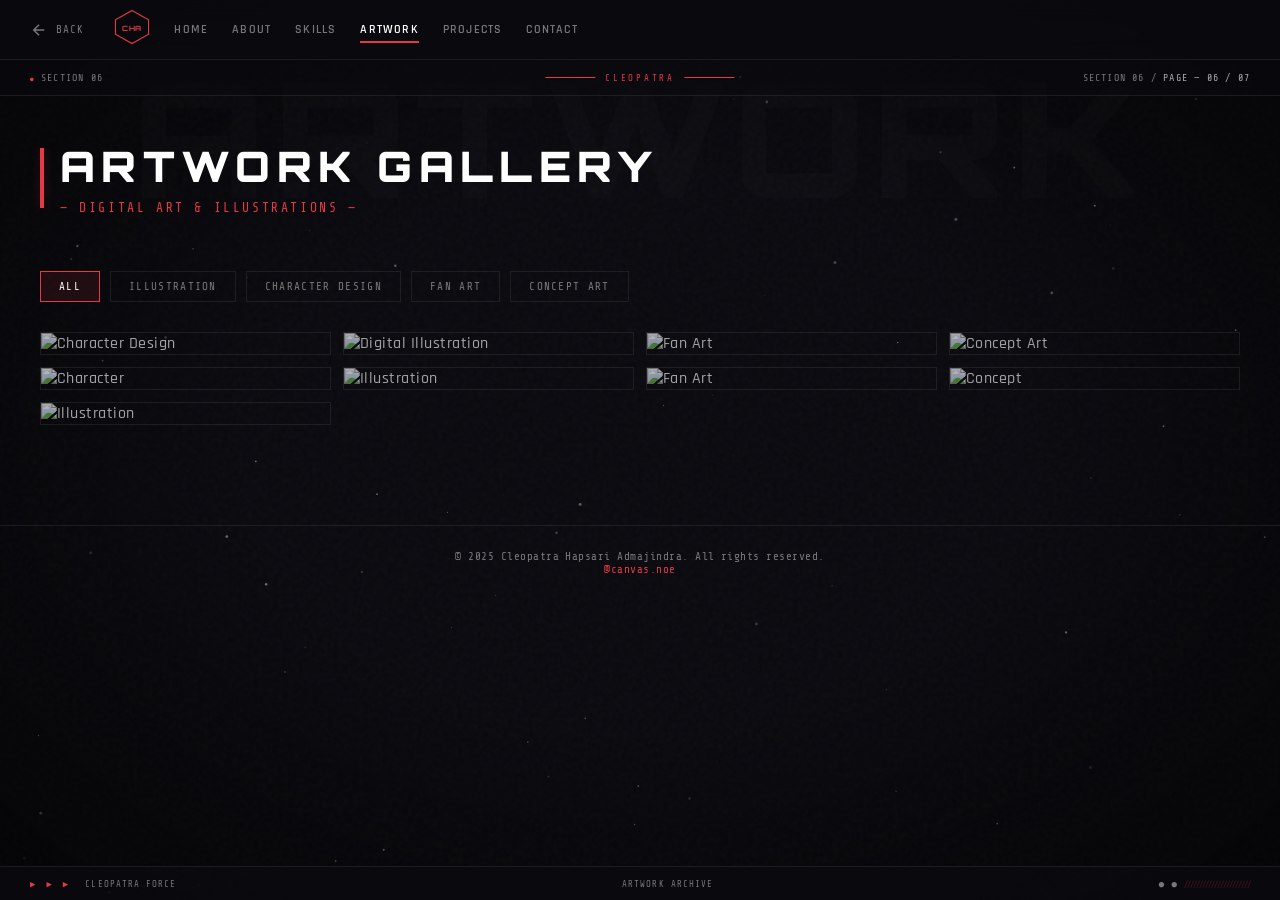
==== commit f5842220: "first commit" ====
--- a/pages/artwork.html
+++ b/pages/artwork.html
@@ -3,378 +3,263 @@
 <head>
     <meta charset="UTF-8">
     <meta name="viewport" content="width=device-width, initial-scale=1.0">
-    <meta name="description" content="Artwork Gallery - Cleopatra Hapsari Admajindra | Digital Art, Illustrations, Character Design">
-    <meta name="author" content="Cleopatra Hapsari Admajindra">
-    <title>Artwork Gallery | Cleopatra Hapsari</title>
-    
-    <!-- Fonts -->
+    <title>ARTWORK // CLEOPATRA SYSTEM</title>
     <link rel="preconnect" href="https://fonts.googleapis.com">
     <link rel="preconnect" href="https://fonts.gstatic.com" crossorigin>
-    <link href="https://fonts.googleapis.com/css2?family=Orbitron:wght@400;500;600;700;800;900&family=Space+Grotesk:wght@300;400;500;600;700&family=JetBrains+Mono:wght@300;400;500;600&display=swap" rel="stylesheet">
-    
-    <!-- Styles -->
-    <link rel="stylesheet" href="../css/ultra.css">
-    <link rel="stylesheet" href="../css/pages.css">
-    
-    <!-- Favicon -->
-    <link rel="icon" type="image/svg+xml" href="data:image/svg+xml,%3Csvg xmlns='http://www.w3.org/2000/svg' viewBox='0 0 100 100'%3E%3Cpolygon points='50,5 95,27.5 95,72.5 50,95 5,72.5 5,27.5' fill='none' stroke='%2300ffcc' stroke-width='4'/%3E%3Ctext x='50' y='62' font-family='Arial Black' font-size='40' fill='%2300ffcc' text-anchor='middle'%3EC%3C/text%3E%3C/svg%3E">
+    <link href="https://fonts.googleapis.com/css2?family=Orbitron:wght@400;500;600;700;800;900&family=Rajdhani:wght@300;400;500;600;700&family=Share+Tech+Mono&display=swap" rel="stylesheet">
+    <link rel="stylesheet" href="../css/pgr-pages.css">
+    <link rel="icon" type="image/svg+xml" href="data:image/svg+xml,%3Csvg xmlns='http://www.w3.org/2000/svg' viewBox='0 0 100 100'%3E%3Cpolygon points='50,5 95,27.5 95,72.5 50,95 5,72.5 5,27.5' fill='none' stroke='%23e63946' stroke-width='4'/%3E%3Ctext x='50' y='62' font-family='monospace' font-size='40' fill='%23e63946' text-anchor='middle'%3EC%3C/text%3E%3C/svg%3E">
 </head>
 <body>
-    <!-- Custom Cursor -->
-    <div class="cursor"></div>
-    <div class="cursor-dot"></div>
-    <canvas id="cursor-trail"></canvas>
-
-    <!-- Background Effects -->
-    <canvas id="particles-canvas"></canvas>
-    <div class="aurora-bg"></div>
-    <div class="grid-overlay"></div>
-    <div class="noise-overlay"></div>
-    <div class="scanlines"></div>
-
-    <!-- Navigation -->
-    <nav class="nav">
-        <a href="../index.html" class="nav-logo">
-            <svg class="logo-hex" viewBox="0 0 100 100" width="45" height="45">
-                <defs>
-                    <linearGradient id="logoGradPage" x1="0%" y1="0%" x2="100%" y2="100%">
-                        <stop offset="0%" style="stop-color:#00ffcc"/>
-                        <stop offset="50%" style="stop-color:#ff00aa"/>
-                        <stop offset="100%" style="stop-color:#7b2dff"/>
-                    </linearGradient>
-                    <filter id="glowPage">
-                        <feGaussianBlur stdDeviation="2" result="coloredBlur"/>
-                        <feMerge>
-                            <feMergeNode in="coloredBlur"/>
-                            <feMergeNode in="SourceGraphic"/>
-                        </feMerge>
-                    </filter>
-                </defs>
-                <polygon class="hex-shape" points="50,5 95,27.5 95,72.5 50,95 5,72.5 5,27.5" 
-                         fill="none" stroke="url(#logoGradPage)" stroke-width="3" filter="url(#glowPage)"/>
-                <text x="50" y="62" font-family="Orbitron, sans-serif" font-size="36" font-weight="900" 
-                      fill="url(#logoGradPage)" text-anchor="middle">C</text>
-            </svg>
+    <!-- BG LAYERS -->
+    <canvas id="particleCanvas"></canvas>
+    <div class="bg-noise"></div>
+    <div class="bg-grid"></div>
+    <div class="bg-vignette"></div>
+
+    <!-- TOP NAV -->
+    <nav class="top-nav">
+        <a href="../index.html" class="nav-back">
+            <svg viewBox="0 0 24 24" fill="none" stroke="currentColor" stroke-width="2"><path d="M19 12H5M12 19l-7-7 7-7"/></svg>
+            BACK
         </a>
-        
-        <div class="nav-links">
-            <a href="../index.html#home" class="nav-link" data-i18n="nav.home">Home</a>
-            <a href="../index.html#about" class="nav-link" data-i18n="nav.about">About</a>
-            <a href="../index.html#skills" class="nav-link" data-i18n="nav.skills">Skills</a>
-            <a href="../index.html#projects" class="nav-link" data-i18n="nav.projects">Projects</a>
-            <a href="artwork.html" class="nav-link active" data-i18n="nav.artwork">Artwork</a>
-            <a href="projects.html" class="nav-link" data-i18n="nav.webprojects">Web Projects</a>
-            <a href="../index.html#contact" class="nav-link" data-i18n="nav.contact">Contact</a>
-        </div>
-
-        <div class="nav-actions">
-            <div class="lang-switch">
-                <button class="lang-btn active" data-lang="en">EN</button>
-                <button class="lang-btn" data-lang="id">ID</button>
-            </div>
-        </div>
-
-        <button class="menu-toggle" aria-label="Toggle menu">
-            <span></span>
-            <span></span>
-            <span></span>
+        <a href="../index.html" class="nav-logo-hex">
+            <svg viewBox="0 0 50 50"><polygon points="25,2 48,15 48,35 25,48 2,35 2,15" fill="none" stroke="#e63946" stroke-width="1.5"/><text x="25" y="30" text-anchor="middle" fill="#e63946" font-family="Orbitron" font-size="10" font-weight="700">CHA</text></svg>
+        </a>
+        <div class="nav-links-row">
+            <a href="../index.html#home" class="nav-link-item">HOME</a>
+            <a href="../index.html#about" class="nav-link-item">ABOUT</a>
+            <a href="../index.html#skills" class="nav-link-item">SKILLS</a>
+            <a href="artwork.html" class="nav-link-item active">ARTWORK</a>
+            <a href="projects.html" class="nav-link-item">PROJECTS</a>
+            <a href="../index.html#contact" class="nav-link-item">CONTACT</a>
+        </div>
+    </nav>
+
+    <!-- HUD STRIPE -->
+    <div class="hud-stripe">
+        <div><span style="color:#e63946;font-size:6px">●</span> SECTION 06</div>
+        <div class="hud-stripe-center">
+            <span class="hud-stripe-line"></span>
+            <span class="hud-stripe-sub">CLEOPATRA</span>
+            <span class="hud-stripe-line"></span>
+        </div>
+        <div>SECTION 06 / <span style="color:var(--text-mid)">PAGE — 06 / 07</span></div>
+    </div>
+
+    <!-- HUD BOTTOM -->
+    <div class="hud-bot">
+        <div><span class="hb-arrows">▶ ▶ ▶</span> CLEOPATRA FORCE</div>
+        <div>ARTWORK ARCHIVE</div>
+        <div>● ● <span class="hb-hash">//////////////////////</span></div>
+    </div>
+
+    <!-- PAGE HERO -->
+    <section class="page-hero">
+        <div class="page-hero-bg-text">ARTWORK</div>
+        <div class="page-title-bar">
+            <div class="red-bar-h"></div>
+            <div>
+                <h1 class="page-title anim-in">ARTWORK GALLERY</h1>
+                <p class="page-subtitle anim-in" style="animation-delay:0.1s">— DIGITAL ART & ILLUSTRATIONS —</p>
+            </div>
+        </div>
+    </section>
+
+    <!-- FILTER -->
+    <div class="filter-wrap">
+        <button class="filter-btn active" data-filter="all">ALL</button>
+        <button class="filter-btn" data-filter="illustration">ILLUSTRATION</button>
+        <button class="filter-btn" data-filter="character">CHARACTER DESIGN</button>
+        <button class="filter-btn" data-filter="fanart">FAN ART</button>
+        <button class="filter-btn" data-filter="concept">CONCEPT ART</button>
+    </div>
+
+    <!-- GALLERY -->
+    <div class="gallery-wrap">
+        <div class="pgr-gallery-grid">
+
+            <div class="pgr-gallery-item anim-in" data-category="character" style="animation-delay:0.1s">
+                <img src="https://images.unsplash.com/photo-1618336753974-aae8e04506aa?w=600&h=800&fit=crop" alt="Character Design" loading="lazy">
+                <div class="pgr-gallery-overlay">
+                    <span class="pgr-gallery-cat">CHARACTER DESIGN</span>
+                    <h3 class="pgr-gallery-title">Cyber Samurai</h3>
+                    <p class="pgr-gallery-desc">Futuristic warrior character design with neon accents and cybernetic enhancements.</p>
+                </div>
+            </div>
+
+            <div class="pgr-gallery-item anim-in" data-category="illustration" style="animation-delay:0.15s">
+                <img src="https://images.unsplash.com/photo-1633186710895-309db2eca9e4?w=600&h=600&fit=crop" alt="Digital Illustration" loading="lazy">
+                <div class="pgr-gallery-overlay">
+                    <span class="pgr-gallery-cat">ILLUSTRATION</span>
+                    <h3 class="pgr-gallery-title">Neon Dreams</h3>
+                    <p class="pgr-gallery-desc">Vibrant digital illustration exploring themes of technology and nature.</p>
+                </div>
+            </div>
+
+            <div class="pgr-gallery-item anim-in" data-category="fanart" style="animation-delay:0.2s">
+                <img src="https://images.unsplash.com/photo-1578632767115-351597cf2477?w=600&h=750&fit=crop" alt="Fan Art" loading="lazy">
+                <div class="pgr-gallery-overlay">
+                    <span class="pgr-gallery-cat">FAN ART</span>
+                    <h3 class="pgr-gallery-title">Anime Tribute</h3>
+                    <p class="pgr-gallery-desc">Tribute artwork inspired by classic and modern anime aesthetics.</p>
+                </div>
+            </div>
+
+            <div class="pgr-gallery-item anim-in" data-category="concept" style="animation-delay:0.25s">
+                <img src="https://images.unsplash.com/photo-1614850715649-1d0106293bd1?w=600&h=800&fit=crop" alt="Concept Art" loading="lazy">
+                <div class="pgr-gallery-overlay">
+                    <span class="pgr-gallery-cat">CONCEPT ART</span>
+                    <h3 class="pgr-gallery-title">Floating City</h3>
+                    <p class="pgr-gallery-desc">Environmental concept for a sci-fi game project featuring floating architecture.</p>
+                </div>
+            </div>
+
+            <div class="pgr-gallery-item anim-in" data-category="character" style="animation-delay:0.3s">
+                <img src="https://images.unsplash.com/photo-1611457194403-d3f8c5354ddc?w=600&h=750&fit=crop" alt="Character" loading="lazy">
+                <div class="pgr-gallery-overlay">
+                    <span class="pgr-gallery-cat">CHARACTER DESIGN</span>
+                    <h3 class="pgr-gallery-title">Shadow Mage</h3>
+                    <p class="pgr-gallery-desc">Dark fantasy character with magical elements and detailed costume design.</p>
+                </div>
+            </div>
+
+            <div class="pgr-gallery-item anim-in" data-category="illustration" style="animation-delay:0.35s">
+                <img src="https://images.unsplash.com/photo-1580477667995-2b94f01c9516?w=600&h=600&fit=crop" alt="Illustration" loading="lazy">
+                <div class="pgr-gallery-overlay">
+                    <span class="pgr-gallery-cat">ILLUSTRATION</span>
+                    <h3 class="pgr-gallery-title">Digital Landscape</h3>
+                    <p class="pgr-gallery-desc">Atmospheric landscape illustration with dramatic lighting effects.</p>
+                </div>
+            </div>
+
+            <div class="pgr-gallery-item anim-in" data-category="fanart" style="animation-delay:0.4s">
+                <img src="https://images.unsplash.com/photo-1560807707-8cc77767d783?w=600&h=600&fit=crop" alt="Fan Art" loading="lazy">
+                <div class="pgr-gallery-overlay">
+                    <span class="pgr-gallery-cat">FAN ART</span>
+                    <h3 class="pgr-gallery-title">Moonlit Guardian</h3>
+                    <p class="pgr-gallery-desc">Fan art piece featuring reimagined character in moonlit setting.</p>
+                </div>
+            </div>
+
+            <div class="pgr-gallery-item anim-in" data-category="concept" style="animation-delay:0.45s">
+                <img src="https://images.unsplash.com/photo-1614680376573-df3480f0c6ff?w=600&h=750&fit=crop" alt="Concept" loading="lazy">
+                <div class="pgr-gallery-overlay">
+                    <span class="pgr-gallery-cat">CONCEPT ART</span>
+                    <h3 class="pgr-gallery-title">Mecha Design</h3>
+                    <p class="pgr-gallery-desc">Mechanical design concept for a sci-fi project with detailed blueprint style.</p>
+                </div>
+            </div>
+
+            <div class="pgr-gallery-item anim-in" data-category="illustration" style="animation-delay:0.5s">
+                <img src="https://images.unsplash.com/photo-1558618666-fcd25c85cd64?w=600&h=750&fit=crop" alt="Illustration" loading="lazy">
+                <div class="pgr-gallery-overlay">
+                    <span class="pgr-gallery-cat">ILLUSTRATION</span>
+                    <h3 class="pgr-gallery-title">Cosmic Journey</h3>
+                    <p class="pgr-gallery-desc">Space-themed illustration with vibrant colors and ethereal elements.</p>
+                </div>
+            </div>
+
+        </div>
+    </div>
+
+    <!-- LIGHTBOX -->
+    <div class="pgr-lightbox" id="lightbox">
+        <button class="pgr-lightbox-close" id="lbClose">&times;</button>
+        <button class="pgr-lightbox-nav pgr-lightbox-prev" id="lbPrev">
+            <svg viewBox="0 0 24 24" fill="none" stroke="currentColor" stroke-width="2" width="22" height="22"><path d="M15 18l-6-6 6-6"/></svg>
         </button>
-    </nav>
-
-    <!-- Page Container -->
-    <div class="page-container">
-        <!-- Page Hero -->
-        <section class="page-hero">
-            <a href="../index.html" class="back-button">
-                <svg viewBox="0 0 24 24" fill="none" stroke="currentColor" stroke-width="2">
-                    <path d="M19 12H5M12 19l-7-7 7-7"/>
-                </svg>
-                <span data-i18n="gallery.back">Back to Home</span>
-            </a>
-            
-            <h1 class="page-title glitch-text" data-text="Artwork Gallery" data-i18n="gallery.title">Artwork Gallery</h1>
-            <p class="page-subtitle" data-i18n="gallery.subtitle">Digital Art & Illustrations</p>
-        </section>
-
-        <!-- Filter Tabs -->
-        <div class="filter-container">
-            <button class="filter-btn active" data-filter="all" data-i18n="gallery.filter.all">All</button>
-            <button class="filter-btn" data-filter="illustration" data-i18n="gallery.filter.illustration">Illustration</button>
-            <button class="filter-btn" data-filter="character" data-i18n="gallery.filter.character">Character Design</button>
-            <button class="filter-btn" data-filter="fanart" data-i18n="gallery.filter.fanart">Fan Art</button>
-            <button class="filter-btn" data-filter="concept" data-i18n="gallery.filter.concept">Concept Art</button>
-        </div>
-
-        <!-- Gallery Grid -->
-        <div class="gallery-container">
-            <div class="gallery-grid">
-                <!-- Artwork 1 -->
-                <div class="gallery-item tilt-card" data-category="character">
-                    <img src="https://images.unsplash.com/photo-1618336753974-aae8e04506aa?w=600&h=800&fit=crop" 
-                         alt="Character Design" class="gallery-image" loading="lazy">
-                    <div class="gallery-overlay">
-                        <span class="gallery-category">Character Design</span>
-                        <h3 class="gallery-title">Cyber Samurai</h3>
-                        <p class="gallery-description">Futuristic warrior character design with neon accents and cybernetic enhancements.</p>
-                        <div class="gallery-actions">
-                            <a href="#" class="gallery-action-btn">View Full</a>
-                            <a href="https://instagram.com/canvas.noe" class="gallery-action-btn" target="_blank">More on IG</a>
-                        </div>
-                    </div>
-                </div>
-
-                <!-- Artwork 2 -->
-                <div class="gallery-item tilt-card" data-category="illustration">
-                    <img src="https://images.unsplash.com/photo-1633186710895-309db2eca9e4?w=600&h=600&fit=crop" 
-                         alt="Digital Illustration" class="gallery-image" loading="lazy">
-                    <div class="gallery-overlay">
-                        <span class="gallery-category">Illustration</span>
-                        <h3 class="gallery-title">Neon Dreams</h3>
-                        <p class="gallery-description">Vibrant digital illustration exploring themes of technology and nature.</p>
-                        <div class="gallery-actions">
-                            <a href="#" class="gallery-action-btn">View Full</a>
-                        </div>
-                    </div>
-                </div>
-
-                <!-- Artwork 3 -->
-                <div class="gallery-item tilt-card" data-category="fanart">
-                    <img src="https://images.unsplash.com/photo-1578632767115-351597cf2477?w=600&h=750&fit=crop" 
-                         alt="Fan Art" class="gallery-image" loading="lazy">
-                    <div class="gallery-overlay">
-                        <span class="gallery-category">Fan Art</span>
-                        <h3 class="gallery-title">Anime Tribute</h3>
-                        <p class="gallery-description">Tribute artwork inspired by classic and modern anime aesthetics.</p>
-                        <div class="gallery-actions">
-                            <a href="#" class="gallery-action-btn">View Full</a>
-                        </div>
-                    </div>
-                </div>
-
-                <!-- Artwork 4 -->
-                <div class="gallery-item tilt-card" data-category="concept">
-                    <img src="https://images.unsplash.com/photo-1614850715649-1d0106293bd1?w=600&h=800&fit=crop" 
-                         alt="Concept Art" class="gallery-image" loading="lazy">
-                    <div class="gallery-overlay">
-                        <span class="gallery-category">Concept Art</span>
-                        <h3 class="gallery-title">Floating City</h3>
-                        <p class="gallery-description">Environmental concept for a sci-fi game project featuring floating architecture.</p>
-                        <div class="gallery-actions">
-                            <a href="#" class="gallery-action-btn">View Full</a>
-                        </div>
-                    </div>
-                </div>
-
-                <!-- Artwork 5 -->
-                <div class="gallery-item tilt-card" data-category="character">
-                    <img src="https://images.unsplash.com/photo-1534447677768-be436bb09401?w=600&h=600&fit=crop" 
-                         alt="Character Design" class="gallery-image" loading="lazy">
-                    <div class="gallery-overlay">
-                        <span class="gallery-category">Character Design</span>
-                        <h3 class="gallery-title">Shadow Mage</h3>
-                        <p class="gallery-description">Dark fantasy character with magical abilities and mysterious aura.</p>
-                        <div class="gallery-actions">
-                            <a href="#" class="gallery-action-btn">View Full</a>
-                        </div>
-                    </div>
-                </div>
-
-                <!-- Artwork 6 -->
-                <div class="gallery-item tilt-card" data-category="illustration">
-                    <img src="https://images.unsplash.com/photo-1549317661-bd32c8ce0db2?w=600&h=750&fit=crop" 
-                         alt="Digital Art" class="gallery-image" loading="lazy">
-                    <div class="gallery-overlay">
-                        <span class="gallery-category">Illustration</span>
-                        <h3 class="gallery-title">Digital Storm</h3>
-                        <p class="gallery-description">Abstract digital painting exploring chaos and order in technology.</p>
-                        <div class="gallery-actions">
-                            <a href="#" class="gallery-action-btn">View Full</a>
-                        </div>
-                    </div>
-                </div>
-
-                <!-- Artwork 7 -->
-                <div class="gallery-item tilt-card" data-category="fanart">
-                    <img src="https://images.unsplash.com/photo-1560707303-4e980ce876ad?w=600&h=800&fit=crop" 
-                         alt="Fan Art" class="gallery-image" loading="lazy">
-                    <div class="gallery-overlay">
-                        <span class="gallery-category">Fan Art</span>
-                        <h3 class="gallery-title">Game Tribute</h3>
-                        <p class="gallery-description">Fan illustration celebrating beloved video game characters.</p>
-                        <div class="gallery-actions">
-                            <a href="#" class="gallery-action-btn">View Full</a>
-                        </div>
-                    </div>
-                </div>
-
-                <!-- Artwork 8 -->
-                <div class="gallery-item tilt-card" data-category="concept">
-                    <img src="https://images.unsplash.com/photo-1604076913837-52ab5629fba9?w=600&h=600&fit=crop" 
-                         alt="Concept Art" class="gallery-image" loading="lazy">
-                    <div class="gallery-overlay">
-                        <span class="gallery-category">Concept Art</span>
-                        <h3 class="gallery-title">Mech Warrior</h3>
-                        <p class="gallery-description">Mechanical design concept for action RPG project.</p>
-                        <div class="gallery-actions">
-                            <a href="#" class="gallery-action-btn">View Full</a>
-                        </div>
-                    </div>
-                </div>
-
-                <!-- Artwork 9 -->
-                <div class="gallery-item tilt-card" data-category="illustration">
-                    <img src="https://images.unsplash.com/photo-1558618666-fcd25c85cd64?w=600&h=750&fit=crop" 
-                         alt="Digital Art" class="gallery-image" loading="lazy">
-                    <div class="gallery-overlay">
-                        <span class="gallery-category">Illustration</span>
-                        <h3 class="gallery-title">Cosmic Journey</h3>
-                        <p class="gallery-description">Space-themed illustration with vibrant colors and ethereal elements.</p>
-                        <div class="gallery-actions">
-                            <a href="#" class="gallery-action-btn">View Full</a>
-                        </div>
-                    </div>
-                </div>
-            </div>
-        </div>
-
-        <!-- Lightbox -->
-        <div class="lightbox" id="lightbox">
-            <button class="lightbox-close">&times;</button>
-            <button class="lightbox-nav lightbox-prev">
-                <svg viewBox="0 0 24 24" fill="none" stroke="currentColor" stroke-width="2" width="24" height="24">
-                    <path d="M15 18l-6-6 6-6"/>
-                </svg>
-            </button>
-            <div class="lightbox-content">
-                <img src="" alt="" class="lightbox-image">
-                <div class="lightbox-info">
-                    <h3 class="lightbox-title"></h3>
-                    <p class="lightbox-counter"></p>
-                </div>
-            </div>
-            <button class="lightbox-nav lightbox-next">
-                <svg viewBox="0 0 24 24" fill="none" stroke="currentColor" stroke-width="2" width="24" height="24">
-                    <path d="M9 18l6-6-6-6"/>
-                </svg>
-            </button>
-        </div>
-
-        <!-- Footer -->
-        <footer class="page-footer">
-            <p class="page-footer-text">
-                <span data-i18n="footer.copyright">© 2025 Cleopatra Hapsari Admajindra. All rights reserved.</span>
-                <br>
-                <a href="https://instagram.com/canvas.noe" target="_blank" class="page-footer-link">@canvas.noe</a>
-            </p>
-        </footer>
-    </div>
-
-    <!-- VanillaTilt -->
-    <script src="https://cdnjs.cloudflare.com/ajax/libs/vanilla-tilt/1.8.1/vanilla-tilt.min.js"></script>
-    
-    <!-- Scripts -->
-    <script src="../js/ultra.js"></script>
-    <script src="../js/i18n.js"></script>
-    
-    <!-- Gallery Script -->
+        <div class="pgr-lightbox-content">
+            <img src="" alt="" id="lbImg">
+            <div class="pgr-lightbox-info">
+                <h3 id="lbTitle"></h3>
+                <p id="lbCounter"></p>
+            </div>
+        </div>
+        <button class="pgr-lightbox-nav pgr-lightbox-next" id="lbNext">
+            <svg viewBox="0 0 24 24" fill="none" stroke="currentColor" stroke-width="2" width="22" height="22"><path d="M9 18l6-6-6-6"/></svg>
+        </button>
+    </div>
+
+    <!-- FOOTER -->
+    <footer class="pgr-page-footer">
+        <p>&copy; 2025 Cleopatra Hapsari Admajindra. All rights reserved.<br>
+        <a href="https://instagram.com/canvas.noe" target="_blank">@canvas.noe</a></p>
+    </footer>
+
     <script>
-        // Filter functionality
-        const filterBtns = document.querySelectorAll('.filter-btn');
-        const galleryItems = document.querySelectorAll('.gallery-item');
-        
-        filterBtns.forEach(btn => {
-            btn.addEventListener('click', () => {
-                // Update active button
-                filterBtns.forEach(b => b.classList.remove('active'));
-                btn.classList.add('active');
-                
-                const filter = btn.dataset.filter;
-                
-                galleryItems.forEach((item, index) => {
-                    const category = item.dataset.category;
-                    const shouldShow = filter === 'all' || category === filter;
-                    
-                    if (shouldShow) {
-                        item.style.display = 'block';
-                        item.style.animation = 'none';
-                        item.offsetHeight; // Trigger reflow
-                        item.style.animation = `fadeInUp 0.6s forwards ${index * 0.05}s`;
-                    } else {
-                        item.style.display = 'none';
-                    }
-                });
-            });
+    // Particles
+    const c=document.getElementById('particleCanvas'),ctx=c?.getContext('2d');
+    let ps=[];
+    function rz(){if(!c)return;c.width=innerWidth;c.height=innerHeight;ps=[];const n=Math.floor(innerWidth*innerHeight/15000);for(let i=0;i<n;i++)ps.push({x:Math.random()*c.width,y:Math.random()*c.height,r:Math.random()*1.2+0.3,dx:(Math.random()-0.5)*0.3,dy:(Math.random()-0.5)*0.3,a:Math.random()*0.35+0.1});}
+    function draw(){if(!ctx)return;ctx.clearRect(0,0,c.width,c.height);for(const p of ps){p.x+=p.dx;p.y+=p.dy;if(p.x<0)p.x=c.width;if(p.x>c.width)p.x=0;if(p.y<0)p.y=c.height;if(p.y>c.height)p.y=0;ctx.beginPath();ctx.arc(p.x,p.y,p.r,0,Math.PI*2);ctx.fillStyle=`rgba(255,255,255,${p.a})`;ctx.fill();}requestAnimationFrame(draw);}
+    rz();draw();addEventListener('resize',rz);
+
+    // Filter
+    const fBtns=document.querySelectorAll('.filter-btn');
+    const items=document.querySelectorAll('.pgr-gallery-item');
+    fBtns.forEach(b=>{b.addEventListener('click',()=>{
+        fBtns.forEach(x=>x.classList.remove('active'));b.classList.add('active');
+        const f=b.dataset.filter;
+        items.forEach((it,i)=>{
+            const cat=it.dataset.category;
+            if(f==='all'||cat===f){it.style.display='block';it.style.animation='none';it.offsetHeight;it.style.animation=`fadeInUp 0.5s forwards ${i*0.05}s`;}
+            else{it.style.display='none';}
         });
-        
-        // Lightbox functionality
-        const lightbox = document.getElementById('lightbox');
-        const lightboxImg = lightbox.querySelector('.lightbox-image');
-        const lightboxTitle = lightbox.querySelector('.lightbox-title');
-        const lightboxCounter = lightbox.querySelector('.lightbox-counter');
-        const lightboxClose = lightbox.querySelector('.lightbox-close');
-        const lightboxPrev = lightbox.querySelector('.lightbox-prev');
-        const lightboxNext = lightbox.querySelector('.lightbox-next');
-        
-        let currentIndex = 0;
-        let visibleItems = [];
-        
-        function updateVisibleItems() {
-            visibleItems = Array.from(galleryItems).filter(item => item.style.display !== 'none');
-        }
-        
-        function openLightbox(index) {
-            updateVisibleItems();
-            currentIndex = index;
-            const item = visibleItems[index];
-            const img = item.querySelector('.gallery-image');
-            const title = item.querySelector('.gallery-title').textContent;
-            
-            lightboxImg.src = img.src;
-            lightboxTitle.textContent = title;
-            lightboxCounter.textContent = `${index + 1} / ${visibleItems.length}`;
-            lightbox.classList.add('active');
-            document.body.style.overflow = 'hidden';
-        }
-        
-        function closeLightbox() {
-            lightbox.classList.remove('active');
-            document.body.style.overflow = '';
-        }
-        
-        function navigate(direction) {
-            updateVisibleItems();
-            currentIndex = (currentIndex + direction + visibleItems.length) % visibleItems.length;
-            const item = visibleItems[currentIndex];
-            const img = item.querySelector('.gallery-image');
-            const title = item.querySelector('.gallery-title').textContent;
-            
-            lightboxImg.src = img.src;
-            lightboxTitle.textContent = title;
-            lightboxCounter.textContent = `${currentIndex + 1} / ${visibleItems.length}`;
-        }
-        
-        // Event listeners
-        galleryItems.forEach((item, index) => {
-            item.addEventListener('click', () => openLightbox(index));
-        });
-        
-        lightboxClose.addEventListener('click', closeLightbox);
-        lightboxPrev.addEventListener('click', () => navigate(-1));
-        lightboxNext.addEventListener('click', () => navigate(1));
-        
-        lightbox.addEventListener('click', (e) => {
-            if (e.target === lightbox) closeLightbox();
-        });
-        
-        document.addEventListener('keydown', (e) => {
-            if (!lightbox.classList.contains('active')) return;
-            if (e.key === 'Escape') closeLightbox();
-            if (e.key === 'ArrowLeft') navigate(-1);
-            if (e.key === 'ArrowRight') navigate(1);
-        });
-        
-        // Initialize visible items
-        updateVisibleItems();
+        updateVisible();
+    });});
+
+    // Lightbox
+    const lb=document.getElementById('lightbox');
+    const lbImg=document.getElementById('lbImg');
+    const lbTitle=document.getElementById('lbTitle');
+    const lbCounter=document.getElementById('lbCounter');
+    let curIdx=0, visible=[];
+
+    function updateVisible(){
+        visible=Array.from(items).filter(it=>it.style.display!=='none');
+    }
+    updateVisible();
+
+    function openLB(idx){
+        updateVisible();
+        curIdx=idx;
+        const it=visible[idx];
+        lbImg.src=it.querySelector('img').src;
+        lbTitle.textContent=it.querySelector('.pgr-gallery-title').textContent;
+        lbCounter.textContent=`${idx+1} / ${visible.length}`;
+        lb.classList.add('active');
+        document.body.style.overflow='hidden';
+    }
+    function closeLB(){
+        lb.classList.remove('active');
+        document.body.style.overflow='';
+    }
+    function navLB(dir){
+        updateVisible();
+        curIdx=(curIdx+dir+visible.length)%visible.length;
+        const it=visible[curIdx];
+        lbImg.src=it.querySelector('img').src;
+        lbTitle.textContent=it.querySelector('.pgr-gallery-title').textContent;
+        lbCounter.textContent=`${curIdx+1} / ${visible.length}`;
+    }
+
+    items.forEach((it,i)=>{it.addEventListener('click',()=>{
+        updateVisible();
+        const vIdx=visible.indexOf(it);
+        if(vIdx>=0)openLB(vIdx);
+    });});
+
+    document.getElementById('lbClose').addEventListener('click',closeLB);
+    document.getElementById('lbPrev').addEventListener('click',()=>navLB(-1));
+    document.getElementById('lbNext').addEventListener('click',()=>navLB(1));
+    lb.addEventListener('click',e=>{if(e.target===lb)closeLB();});
+    document.addEventListener('keydown',e=>{
+        if(!lb.classList.contains('active'))return;
+        if(e.key==='Escape')closeLB();
+        if(e.key==='ArrowLeft')navLB(-1);
+        if(e.key==='ArrowRight')navLB(1);
+    });
     </script>
 </body>
 </html>
--- a/css/pgr-pages.css
+++ b/css/pgr-pages.css
@@ -0,0 +1,409 @@
+/* =====================================================
+   PGR SUB-PAGES — Shared Styles
+   Projects & Artwork Gallery
+   ===================================================== */
+
+/* ---- BASE (inherits from pgr-style.css variables) ---- */
+:root {
+    --red: #e63946;
+    --red-dim: rgba(230, 57, 70, 0.5);
+    --red-glow: rgba(230, 57, 70, 0.25);
+    --bg: #0a0a0f;
+    --bg-card: rgba(18, 18, 28, 0.85);
+    --bg-card-hover: rgba(30, 30, 45, 0.9);
+    --border: rgba(255, 255, 255, 0.08);
+    --border-hover: rgba(255, 255, 255, 0.2);
+    --text: #e8e8ec;
+    --text-dim: rgba(255, 255, 255, 0.45);
+    --text-mid: rgba(255, 255, 255, 0.65);
+    --white: #ffffff;
+    --font-display: 'Orbitron', sans-serif;
+    --font-body: 'Rajdhani', sans-serif;
+    --font-mono: 'Share Tech Mono', monospace;
+    --ease: cubic-bezier(0.25, 0.46, 0.45, 0.94);
+    --ease-out: cubic-bezier(0.22, 1, 0.36, 1);
+}
+
+*, *::before, *::after { box-sizing: border-box; margin: 0; padding: 0; }
+html { scroll-behavior: smooth; }
+body {
+    font-family: var(--font-body);
+    font-weight: 500;
+    background: var(--bg);
+    color: var(--text);
+    letter-spacing: 0.03em;
+    -webkit-font-smoothing: antialiased;
+    overflow-x: hidden;
+}
+a { color: inherit; text-decoration: none; }
+img { max-width: 100%; display: block; }
+button { font-family: inherit; cursor: pointer; border: none; background: none; color: inherit; }
+ul { list-style: none; }
+
+::-webkit-scrollbar { width: 4px; }
+::-webkit-scrollbar-track { background: var(--bg); }
+::-webkit-scrollbar-thumb { background: var(--red); border-radius: 2px; }
+
+/* ---- BACKGROUND LAYERS ---- */
+.bg-noise {
+    position: fixed; inset: 0; z-index: 0; pointer-events: none; opacity: 0.035;
+    background-image: url("data:image/svg+xml,%3Csvg viewBox='0 0 200 200' xmlns='http://www.w3.org/2000/svg'%3E%3Cfilter id='n'%3E%3CfeTurbulence type='fractalNoise' baseFrequency='0.9' numOctaves='4' stitchTiles='stitch'/%3E%3C/filter%3E%3Crect width='100%25' height='100%25' filter='url(%23n)'/%3E%3C/svg%3E");
+}
+.bg-grid {
+    position: fixed; inset: 0; z-index: 0; pointer-events: none; opacity: 0.04;
+    background-image:
+        linear-gradient(rgba(255,255,255,0.05) 1px, transparent 1px),
+        linear-gradient(90deg, rgba(255,255,255,0.05) 1px, transparent 1px);
+    background-size: 60px 60px;
+}
+.bg-vignette {
+    position: fixed; inset: 0; z-index: 0; pointer-events: none;
+    background: radial-gradient(ellipse at center, transparent 40%, rgba(0,0,0,0.6) 100%);
+}
+canvas#particleCanvas {
+    position: fixed; inset: 0; z-index: 0; pointer-events: none;
+}
+
+/* ---- TOP NAV BAR ---- */
+.top-nav {
+    position: fixed; top: 0; left: 0; right: 0; z-index: 1000;
+    height: 60px; display: flex; align-items: center;
+    padding: 0 30px;
+    border-bottom: 1px solid var(--border);
+    background: rgba(10, 10, 15, 0.9);
+    backdrop-filter: blur(12px);
+}
+.nav-back {
+    display: flex; align-items: center; gap: 8px;
+    font-family: var(--font-mono); font-size: 11px; color: var(--text-dim);
+    letter-spacing: 0.1em; text-transform: uppercase;
+    transition: color 0.3s;
+    margin-right: 30px;
+}
+.nav-back:hover { color: var(--red); }
+.nav-back svg { width: 18px; height: 18px; }
+.nav-logo-hex {
+    margin-right: 24px;
+}
+.nav-logo-hex svg { width: 36px; height: 36px; }
+.nav-links-row {
+    display: flex; gap: 24px; flex: 1;
+}
+.nav-link-item {
+    font-family: var(--font-body); font-size: 12px; font-weight: 600;
+    color: var(--text-dim); text-transform: uppercase; letter-spacing: 0.1em;
+    padding: 4px 0; position: relative; transition: color 0.3s;
+}
+.nav-link-item:hover { color: var(--white); }
+.nav-link-item.active { color: var(--white); }
+.nav-link-item.active::after {
+    content: ''; position: absolute; bottom: -2px; left: 0; right: 0;
+    height: 2px; background: var(--red);
+}
+
+/* ---- HUD TOP DECO ---- */
+.hud-stripe {
+    position: fixed; top: 60px; left: 0; right: 0; z-index: 999;
+    height: 36px; display: flex; align-items: center; justify-content: space-between;
+    padding: 0 30px;
+    border-bottom: 1px solid var(--border);
+    font-family: var(--font-mono); font-size: 10px; color: var(--text-dim);
+    letter-spacing: 0.12em; text-transform: uppercase;
+    background: rgba(10, 10, 15, 0.6);
+}
+.hud-stripe-center {
+    position: absolute; left: 50%; transform: translateX(-50%);
+    display: flex; align-items: center; gap: 10px;
+}
+.hud-stripe-line { width: 50px; height: 1px; background: var(--red); }
+.hud-stripe-sub { color: var(--red); letter-spacing: 0.3em; font-size: 9px; }
+.hud-stripe-dots { display: flex; gap: 4px; }
+.hud-stripe-dots span { width: 3px; height: 3px; background: var(--text-dim); border-radius: 50%; }
+
+/* ---- HUD BOTTOM BAR ---- */
+.hud-bot {
+    position: fixed; bottom: 0; left: 0; right: 0; z-index: 999;
+    height: 34px; display: flex; align-items: center; justify-content: space-between;
+    padding: 0 30px;
+    border-top: 1px solid var(--border);
+    font-family: var(--font-mono); font-size: 9px; color: var(--text-dim);
+    letter-spacing: 0.12em; text-transform: uppercase;
+    background: rgba(10, 10, 15, 0.8);
+}
+.hb-arrows { color: var(--red); letter-spacing: 3px; margin-right: 8px; }
+.hb-hash { color: rgba(230,57,70,0.3); letter-spacing: -1px; font-size: 8px; }
+
+/* ---- PAGE HERO ---- */
+.page-hero {
+    padding: 140px 40px 40px;
+    position: relative; z-index: 1;
+}
+.page-hero-bg-text {
+    position: absolute; top: 50%; left: 50%; transform: translate(-50%, -50%);
+    font-family: var(--font-display); font-weight: 900; font-size: 160px;
+    color: rgba(255,255,255,0.015); text-transform: uppercase; letter-spacing: 0.05em;
+    white-space: nowrap; pointer-events: none; user-select: none; z-index: 0;
+}
+.page-title {
+    font-family: var(--font-display); font-size: 42px; font-weight: 900;
+    letter-spacing: 0.15em; color: var(--white); text-transform: uppercase;
+    margin-bottom: 8px; position: relative;
+}
+.page-subtitle {
+    font-family: var(--font-mono); font-size: 13px; color: var(--red);
+    letter-spacing: 0.2em; text-transform: uppercase;
+}
+.page-title-bar {
+    display: flex; align-items: center; gap: 16px; margin-bottom: 16px;
+}
+.red-bar-h { width: 4px; height: 60px; background: var(--red); box-shadow: 0 0 12px var(--red-glow); flex-shrink: 0; }
+
+/* ---- FILTER TABS ---- */
+.filter-wrap {
+    padding: 0 40px 30px;
+    display: flex; gap: 10px; flex-wrap: wrap;
+    position: relative; z-index: 1;
+}
+.filter-btn {
+    font-family: var(--font-mono); font-size: 11px; font-weight: 500;
+    color: var(--text-dim); letter-spacing: 0.12em; text-transform: uppercase;
+    padding: 8px 18px; border: 1px solid var(--border);
+    background: transparent; transition: all 0.3s var(--ease);
+}
+.filter-btn:hover { border-color: var(--red-dim); color: var(--white); }
+.filter-btn.active {
+    border-color: var(--red); color: var(--white); background: rgba(230,57,70,0.1);
+}
+
+/* ---- PROJECTS GRID ---- */
+.projects-wrap {
+    padding: 0 40px 100px;
+    position: relative; z-index: 1;
+}
+.pgr-projects-grid {
+    display: grid; grid-template-columns: 1fr; gap: 20px;
+}
+.pgr-project-card {
+    display: grid; grid-template-columns: 0.45fr 0.55fr; gap: 0;
+    background: var(--bg-card); border: 1px solid var(--border);
+    overflow: hidden; transition: all 0.4s var(--ease); position: relative;
+}
+.pgr-project-card::before {
+    content: ''; position: absolute; top: 0; left: 0; width: 3px; height: 100%;
+    background: transparent; transition: background 0.3s; z-index: 2;
+}
+.pgr-project-card:hover { border-color: var(--red-dim); }
+.pgr-project-card:hover::before { background: var(--red); }
+
+.pgr-project-img {
+    position: relative; overflow: hidden; height: 100%; min-height: 240px;
+}
+.pgr-project-img img {
+    width: 100%; height: 100%; object-fit: cover;
+    filter: brightness(0.65) saturate(0.8);
+    transition: all 0.6s var(--ease);
+}
+.pgr-project-card:hover .pgr-project-img img {
+    transform: scale(1.05); filter: brightness(0.8) saturate(1);
+}
+.pgr-project-img-overlay {
+    position: absolute; inset: 0;
+    background: linear-gradient(90deg, transparent 50%, rgba(10,10,15,0.95) 100%);
+}
+.pgr-project-num {
+    position: absolute; bottom: 14px; left: 16px;
+    font-family: var(--font-display); font-size: 48px; font-weight: 900;
+    color: rgba(255,255,255,0.06);
+}
+.pgr-project-img-actions {
+    position: absolute; top: 14px; right: 14px; display: flex; gap: 8px; opacity: 0;
+    transition: opacity 0.3s;
+}
+.pgr-project-card:hover .pgr-project-img-actions { opacity: 1; }
+.pgr-preview-btn {
+    width: 36px; height: 36px; display: flex; align-items: center; justify-content: center;
+    background: rgba(0,0,0,0.6); border: 1px solid var(--border);
+    color: var(--white); transition: all 0.3s;
+}
+.pgr-preview-btn:hover { border-color: var(--red); background: var(--red); }
+.pgr-preview-btn svg { width: 16px; height: 16px; }
+
+.pgr-project-info { padding: 24px 28px; display: flex; flex-direction: column; justify-content: center; }
+.pgr-project-status {
+    display: inline-flex; align-items: center; gap: 6px;
+    font-family: var(--font-mono); font-size: 10px; letter-spacing: 0.12em;
+    padding: 3px 10px; border: 1px solid; width: fit-content; margin-bottom: 10px;
+}
+.pgr-project-status.live { color: #22c55e; border-color: rgba(34,197,94,0.3); }
+.pgr-project-status.published { color: #60a5fa; border-color: rgba(96,165,250,0.3); }
+.pgr-project-status.completed { color: #a78bfa; border-color: rgba(167,139,250,0.3); }
+.pgr-project-status.progress { color: #f4a261; border-color: rgba(244,162,97,0.3); }
+.pgr-project-status.competition { color: #fbbf24; border-color: rgba(251,191,36,0.3); }
+
+.featured-tag {
+    display: inline-flex; align-items: center; gap: 4px;
+    font-family: var(--font-mono); font-size: 9px; color: var(--red);
+    letter-spacing: 0.15em; text-transform: uppercase; margin-bottom: 6px;
+}
+.featured-tag svg { width: 12px; height: 12px; fill: var(--red); }
+
+.pgr-project-info h2 {
+    font-family: var(--font-display); font-size: 20px; font-weight: 700;
+    letter-spacing: 0.1em; color: var(--white); margin-bottom: 8px; text-transform: uppercase;
+}
+.pgr-project-info .desc {
+    font-size: 13px; color: var(--text-dim); line-height: 1.6; margin-bottom: 14px;
+}
+.pgr-tech-stack {
+    display: flex; flex-wrap: wrap; gap: 6px; margin-bottom: 14px;
+}
+.pgr-tech-badge {
+    font-family: var(--font-mono); font-size: 10px; color: var(--red);
+    padding: 3px 8px; border: 1px solid var(--red-dim); letter-spacing: 0.05em;
+}
+.pgr-features-title {
+    font-family: var(--font-display); font-size: 10px; font-weight: 600;
+    letter-spacing: 0.15em; color: var(--text-dim); margin-bottom: 6px;
+}
+.pgr-features-list { display: flex; flex-wrap: wrap; gap: 6px; margin-bottom: 16px; }
+.pgr-feature-tag {
+    font-family: var(--font-mono); font-size: 9px; color: var(--text-dim);
+    padding: 2px 8px; border: 1px solid var(--border); letter-spacing: 0.04em;
+}
+.pgr-project-links { display: flex; gap: 10px; flex-wrap: wrap; }
+.pgr-proj-link {
+    display: inline-flex; align-items: center; gap: 6px;
+    font-family: var(--font-mono); font-size: 11px; letter-spacing: 0.08em;
+    padding: 8px 16px; border: 1px solid var(--border);
+    text-transform: uppercase; transition: all 0.3s;
+}
+.pgr-proj-link.primary { border-color: var(--red); color: var(--white); }
+.pgr-proj-link.primary:hover { background: var(--red); }
+.pgr-proj-link.secondary { color: var(--text-dim); }
+.pgr-proj-link.secondary:hover { border-color: var(--red-dim); color: var(--white); }
+.pgr-proj-link svg { width: 14px; height: 14px; }
+
+/* ---- GALLERY GRID ---- */
+.gallery-wrap {
+    padding: 0 40px 100px;
+    position: relative; z-index: 1;
+}
+.pgr-gallery-grid {
+    display: grid;
+    grid-template-columns: repeat(auto-fill, minmax(260px, 1fr));
+    gap: 12px;
+}
+.pgr-gallery-item {
+    position: relative; overflow: hidden;
+    border: 1px solid var(--border);
+    cursor: pointer; transition: all 0.4s var(--ease);
+    aspect-ratio: auto;
+}
+.pgr-gallery-item:hover { border-color: var(--red-dim); }
+.pgr-gallery-item img {
+    width: 100%; height: 100%; object-fit: cover;
+    filter: brightness(0.7) saturate(0.85);
+    transition: all 0.5s var(--ease);
+}
+.pgr-gallery-item:hover img {
+    transform: scale(1.06); filter: brightness(0.85) saturate(1);
+}
+.pgr-gallery-overlay {
+    position: absolute; inset: 0;
+    background: linear-gradient(180deg, transparent 40%, rgba(10,10,15,0.95) 100%);
+    display: flex; flex-direction: column; justify-content: flex-end;
+    padding: 16px; opacity: 0; transition: opacity 0.4s;
+}
+.pgr-gallery-item:hover .pgr-gallery-overlay { opacity: 1; }
+.pgr-gallery-cat {
+    font-family: var(--font-mono); font-size: 9px; color: var(--red);
+    letter-spacing: 0.15em; text-transform: uppercase; margin-bottom: 4px;
+}
+.pgr-gallery-title {
+    font-family: var(--font-display); font-size: 14px; font-weight: 700;
+    color: var(--white); letter-spacing: 0.08em; margin-bottom: 4px;
+}
+.pgr-gallery-desc {
+    font-size: 11px; color: var(--text-dim); line-height: 1.4; margin-bottom: 8px;
+}
+.pgr-gallery-actions { display: flex; gap: 8px; }
+.pgr-gallery-action {
+    font-family: var(--font-mono); font-size: 10px; color: var(--white);
+    padding: 4px 10px; border: 1px solid var(--border); letter-spacing: 0.08em;
+    transition: all 0.3s;
+}
+.pgr-gallery-action:hover { border-color: var(--red); background: var(--red); }
+
+/* ---- LIGHTBOX ---- */
+.pgr-lightbox {
+    position: fixed; inset: 0; z-index: 5000;
+    background: rgba(5, 5, 10, 0.95);
+    display: none; align-items: center; justify-content: center;
+    backdrop-filter: blur(8px);
+}
+.pgr-lightbox.active { display: flex; }
+.pgr-lightbox-close {
+    position: absolute; top: 20px; right: 24px;
+    font-size: 28px; color: var(--text-dim); transition: color 0.3s;
+    background: none; border: none; font-family: var(--font-body);
+}
+.pgr-lightbox-close:hover { color: var(--red); }
+.pgr-lightbox-nav {
+    position: absolute; top: 50%; transform: translateY(-50%);
+    width: 44px; height: 44px; display: flex; align-items: center; justify-content: center;
+    background: rgba(255,255,255,0.05); border: 1px solid var(--border);
+    color: var(--white); transition: all 0.3s;
+}
+.pgr-lightbox-nav:hover { border-color: var(--red); background: var(--red); }
+.pgr-lightbox-prev { left: 20px; }
+.pgr-lightbox-next { right: 20px; }
+.pgr-lightbox-content { max-width: 85vw; max-height: 80vh; text-align: center; }
+.pgr-lightbox-content img { max-width: 100%; max-height: 75vh; object-fit: contain; }
+.pgr-lightbox-info { margin-top: 12px; }
+.pgr-lightbox-info h3 {
+    font-family: var(--font-display); font-size: 14px; font-weight: 600;
+    color: var(--white); letter-spacing: 0.12em;
+}
+.pgr-lightbox-info p {
+    font-family: var(--font-mono); font-size: 11px; color: var(--text-dim);
+    letter-spacing: 0.1em; margin-top: 4px;
+}
+
+/* ---- FOOTER ---- */
+.pgr-page-footer {
+    position: relative; z-index: 1;
+    padding: 24px 40px 60px; text-align: center;
+    font-family: var(--font-mono); font-size: 11px; color: var(--text-dim);
+    border-top: 1px solid var(--border);
+}
+.pgr-page-footer a { color: var(--red); transition: color 0.3s; }
+.pgr-page-footer a:hover { color: var(--white); }
+
+/* ---- ANIMATIONS ---- */
+@keyframes fadeInUp {
+    from { opacity: 0; transform: translateY(20px); }
+    to { opacity: 1; transform: translateY(0); }
+}
+.anim-in {
+    opacity: 0; transform: translateY(20px);
+    animation: fadeInUp 0.6s var(--ease-out) forwards;
+}
+
+/* ---- RESPONSIVE ---- */
+@media (max-width: 900px) {
+    .pgr-project-card { grid-template-columns: 1fr; }
+    .pgr-project-img { min-height: 200px; }
+    .pgr-project-img-overlay {
+        background: linear-gradient(180deg, transparent 40%, rgba(10,10,15,0.95) 100%);
+    }
+    .nav-links-row { display: none; }
+    .page-title { font-size: 28px; }
+}
+@media (max-width: 600px) {
+    .page-hero { padding: 120px 20px 30px; }
+    .filter-wrap { padding: 0 20px 20px; }
+    .projects-wrap, .gallery-wrap { padding: 0 20px 80px; }
+    .pgr-gallery-grid { grid-template-columns: 1fr 1fr; }
+    .page-title { font-size: 24px; }
+    .top-nav { padding: 0 16px; }
+}
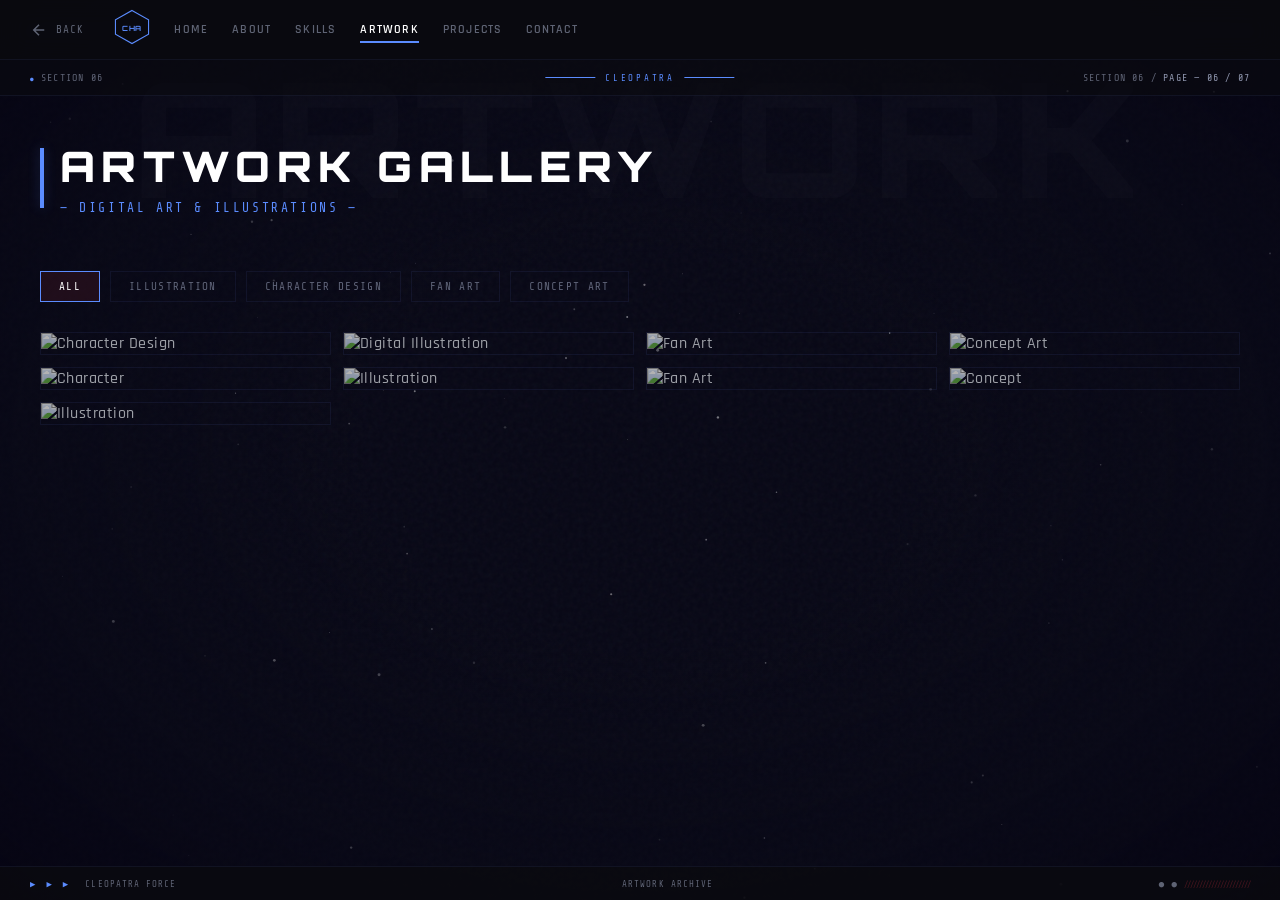
==== commit c2e11ea9: "first commit" ====
--- a/pages/artwork.html
+++ b/pages/artwork.html
@@ -8,7 +8,7 @@
     <link rel="preconnect" href="https://fonts.gstatic.com" crossorigin>
     <link href="https://fonts.googleapis.com/css2?family=Orbitron:wght@400;500;600;700;800;900&family=Rajdhani:wght@300;400;500;600;700&family=Share+Tech+Mono&display=swap" rel="stylesheet">
     <link rel="stylesheet" href="../css/pgr-pages.css">
-    <link rel="icon" type="image/svg+xml" href="data:image/svg+xml,%3Csvg xmlns='http://www.w3.org/2000/svg' viewBox='0 0 100 100'%3E%3Cpolygon points='50,5 95,27.5 95,72.5 50,95 5,72.5 5,27.5' fill='none' stroke='%23e63946' stroke-width='4'/%3E%3Ctext x='50' y='62' font-family='monospace' font-size='40' fill='%23e63946' text-anchor='middle'%3EC%3C/text%3E%3C/svg%3E">
+    <link rel="icon" type="image/svg+xml" href="data:image/svg+xml,%3Csvg xmlns='http://www.w3.org/2000/svg' viewBox='0 0 100 100'%3E%3Cpolygon points='50,5 95,27.5 95,72.5 50,95 5,72.5 5,27.5' fill='none' stroke='%235b8cff' stroke-width='4'/%3E%3Ctext x='50' y='62' font-family='monospace' font-size='40' fill='%235b8cff' text-anchor='middle'%3EC%3C/text%3E%3C/svg%3E">
 </head>
 <body>
     <!-- BG LAYERS -->
@@ -24,7 +24,7 @@
             BACK
         </a>
         <a href="../index.html" class="nav-logo-hex">
-            <svg viewBox="0 0 50 50"><polygon points="25,2 48,15 48,35 25,48 2,35 2,15" fill="none" stroke="#e63946" stroke-width="1.5"/><text x="25" y="30" text-anchor="middle" fill="#e63946" font-family="Orbitron" font-size="10" font-weight="700">CHA</text></svg>
+            <svg viewBox="0 0 50 50"><polygon points="25,2 48,15 48,35 25,48 2,35 2,15" fill="none" stroke="#5b8cff" stroke-width="1.5"/><text x="25" y="30" text-anchor="middle" fill="#5b8cff" font-family="Orbitron" font-size="10" font-weight="700">CHA</text></svg>
         </a>
         <div class="nav-links-row">
             <a href="../index.html#home" class="nav-link-item">HOME</a>
@@ -38,7 +38,7 @@
 
     <!-- HUD STRIPE -->
     <div class="hud-stripe">
-        <div><span style="color:#e63946;font-size:6px">●</span> SECTION 06</div>
+        <div><span style="color:#5b8cff;font-size:6px">●</span> SECTION 06</div>
         <div class="hud-stripe-center">
             <span class="hud-stripe-line"></span>
             <span class="hud-stripe-sub">CLEOPATRA</span>
@@ -182,10 +182,6 @@
     </div>
 
     <!-- FOOTER -->
-    <footer class="pgr-page-footer">
-        <p>&copy; 2025 Cleopatra Hapsari Admajindra. All rights reserved.<br>
-        <a href="https://instagram.com/canvas.noe" target="_blank">@canvas.noe</a></p>
-    </footer>
 
     <script>
     // Particles
--- a/css/pgr-pages.css
+++ b/css/pgr-pages.css
@@ -5,17 +5,17 @@
 
 /* ---- BASE (inherits from pgr-style.css variables) ---- */
 :root {
-    --red: #e63946;
-    --red-dim: rgba(230, 57, 70, 0.5);
-    --red-glow: rgba(230, 57, 70, 0.25);
-    --bg: #0a0a0f;
-    --bg-card: rgba(18, 18, 28, 0.85);
-    --bg-card-hover: rgba(30, 30, 45, 0.9);
-    --border: rgba(255, 255, 255, 0.08);
-    --border-hover: rgba(255, 255, 255, 0.2);
-    --text: #e8e8ec;
-    --text-dim: rgba(255, 255, 255, 0.45);
-    --text-mid: rgba(255, 255, 255, 0.65);
+    --red: #5b8cff;
+    --red-dim: rgba(91, 140, 255, 0.5);
+    --red-glow: rgba(91, 140, 255, 0.25);
+    --bg: #080816;
+    --bg-card: rgba(12, 14, 32, 0.88);
+    --bg-card-hover: rgba(20, 22, 50, 0.92);
+    --border: rgba(120, 140, 255, 0.08);
+    --border-hover: rgba(120, 140, 255, 0.2);
+    --text: #e0e4f0;
+    --text-dim: rgba(200, 210, 240, 0.45);
+    --text-mid: rgba(200, 210, 240, 0.7);
     --white: #ffffff;
     --font-display: 'Orbitron', sans-serif;
     --font-body: 'Rajdhani', sans-serif;
@@ -58,7 +58,7 @@
 }
 .bg-vignette {
     position: fixed; inset: 0; z-index: 0; pointer-events: none;
-    background: radial-gradient(ellipse at center, transparent 40%, rgba(0,0,0,0.6) 100%);
+    background: radial-gradient(ellipse at center, transparent 30%, rgba(8,8,22,0.5) 70%, rgba(5,3,18,0.8) 100%);
 }
 canvas#particleCanvas {
     position: fixed; inset: 0; z-index: 0; pointer-events: none;
@@ -234,7 +234,7 @@
     font-family: var(--font-mono); font-size: 10px; letter-spacing: 0.12em;
     padding: 3px 10px; border: 1px solid; width: fit-content; margin-bottom: 10px;
 }
-.pgr-project-status.live { color: #22c55e; border-color: rgba(34,197,94,0.3); }
+.pgr-project-status.live { color: #5be0c5; border-color: rgba(91,224,197,0.3); }
 .pgr-project-status.published { color: #60a5fa; border-color: rgba(96,165,250,0.3); }
 .pgr-project-status.completed { color: #a78bfa; border-color: rgba(167,139,250,0.3); }
 .pgr-project-status.progress { color: #f4a261; border-color: rgba(244,162,97,0.3); }
